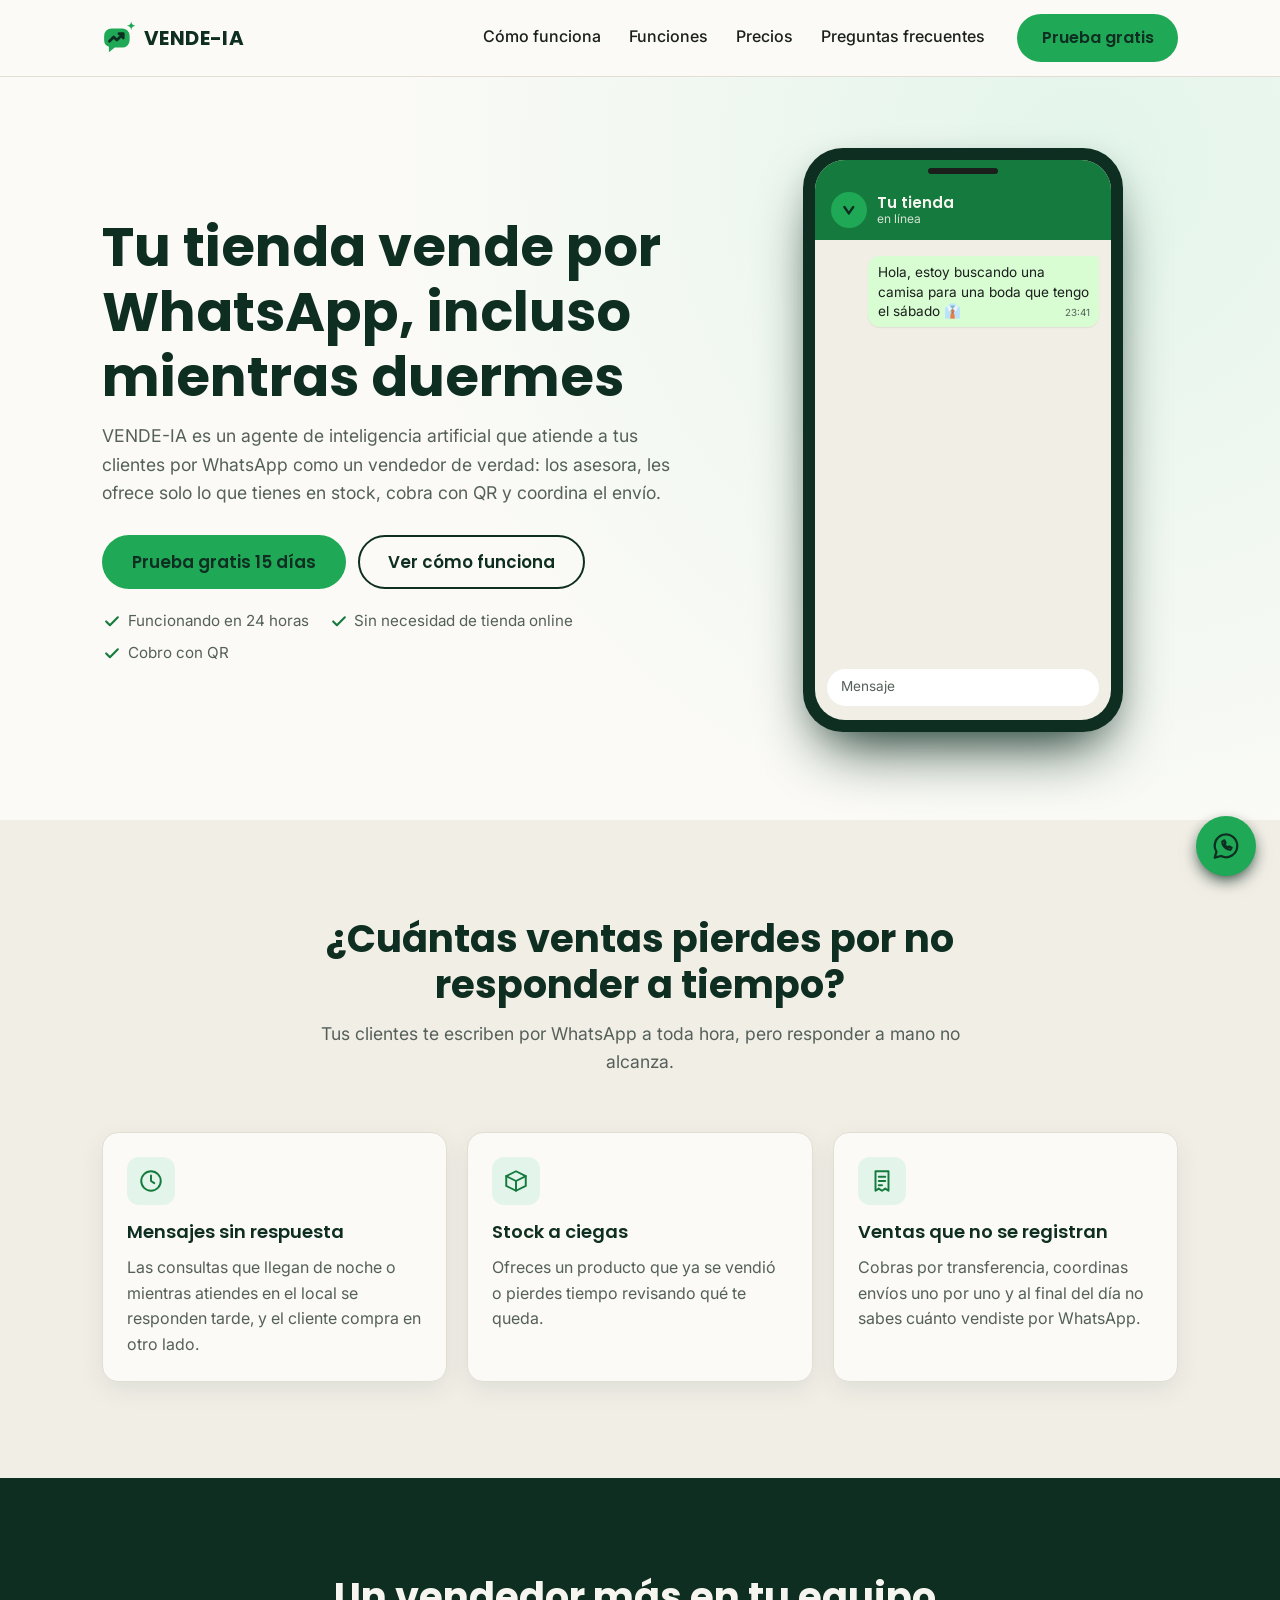
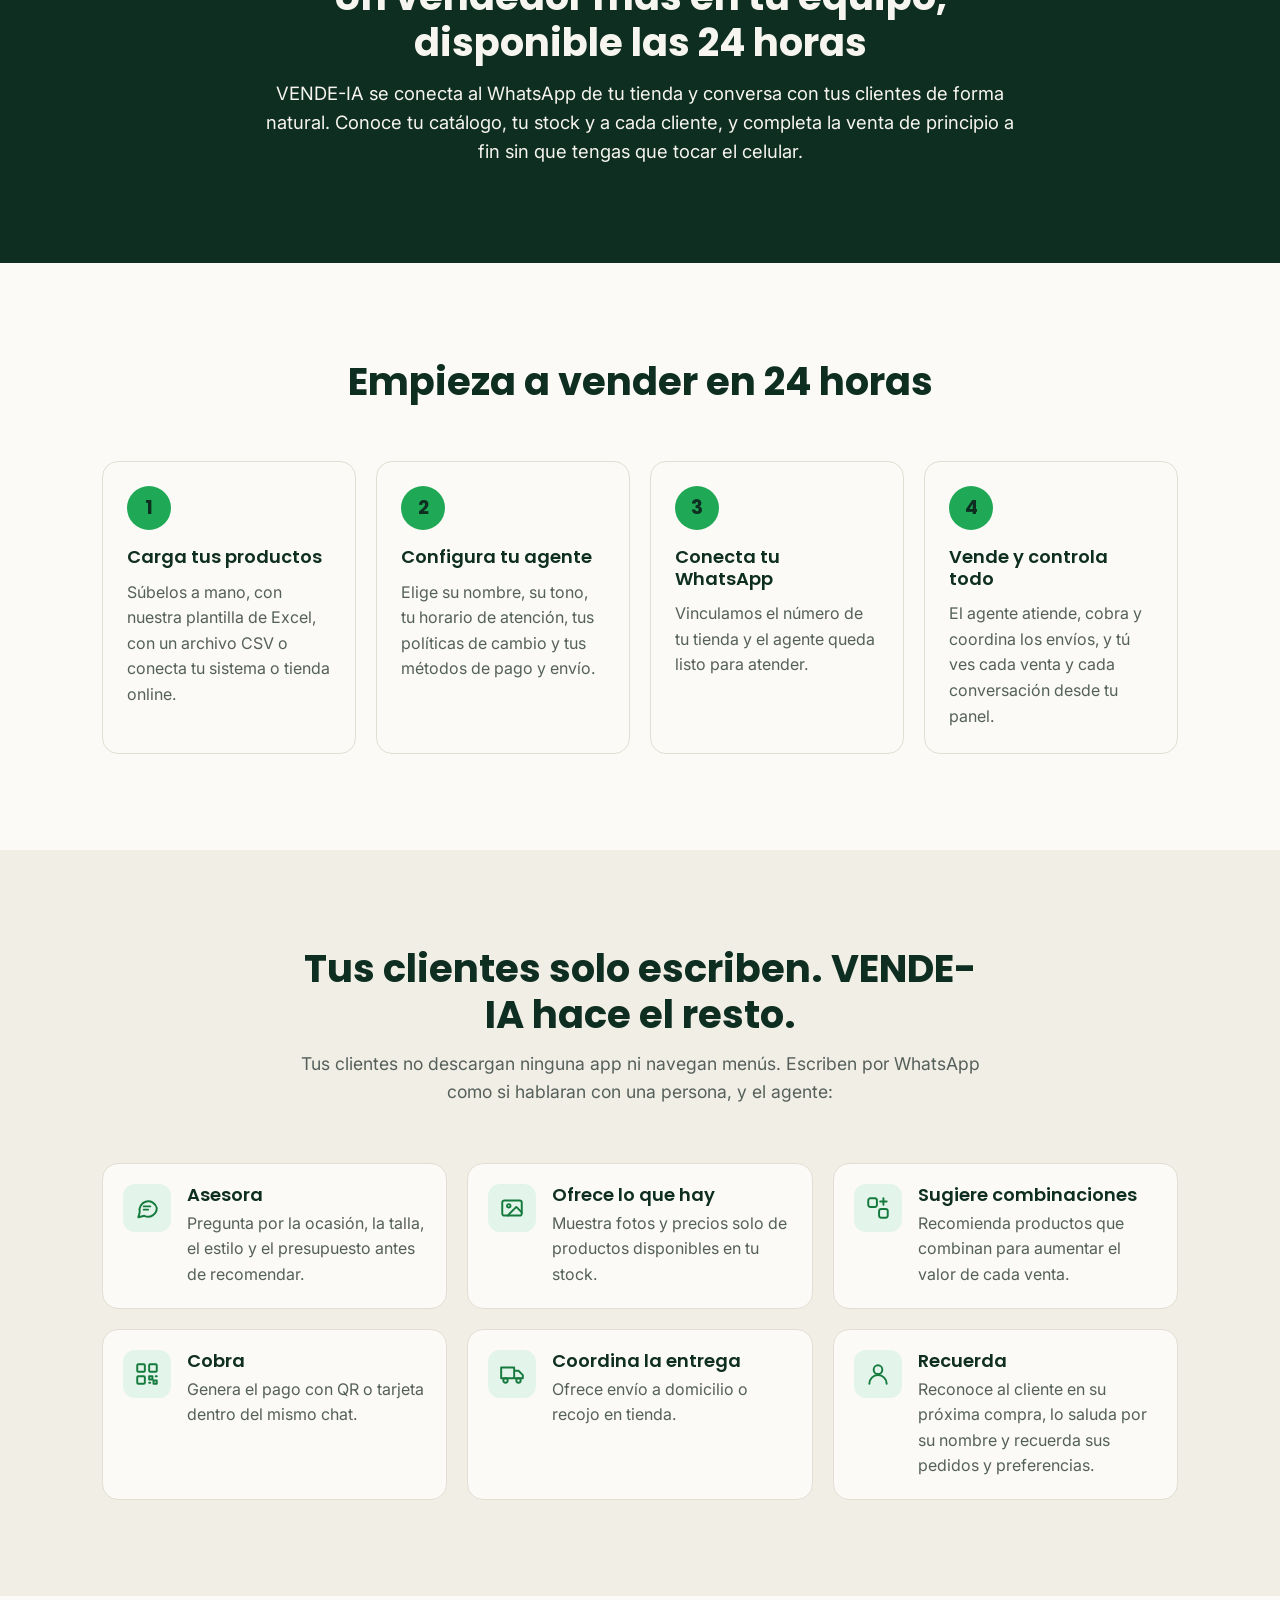
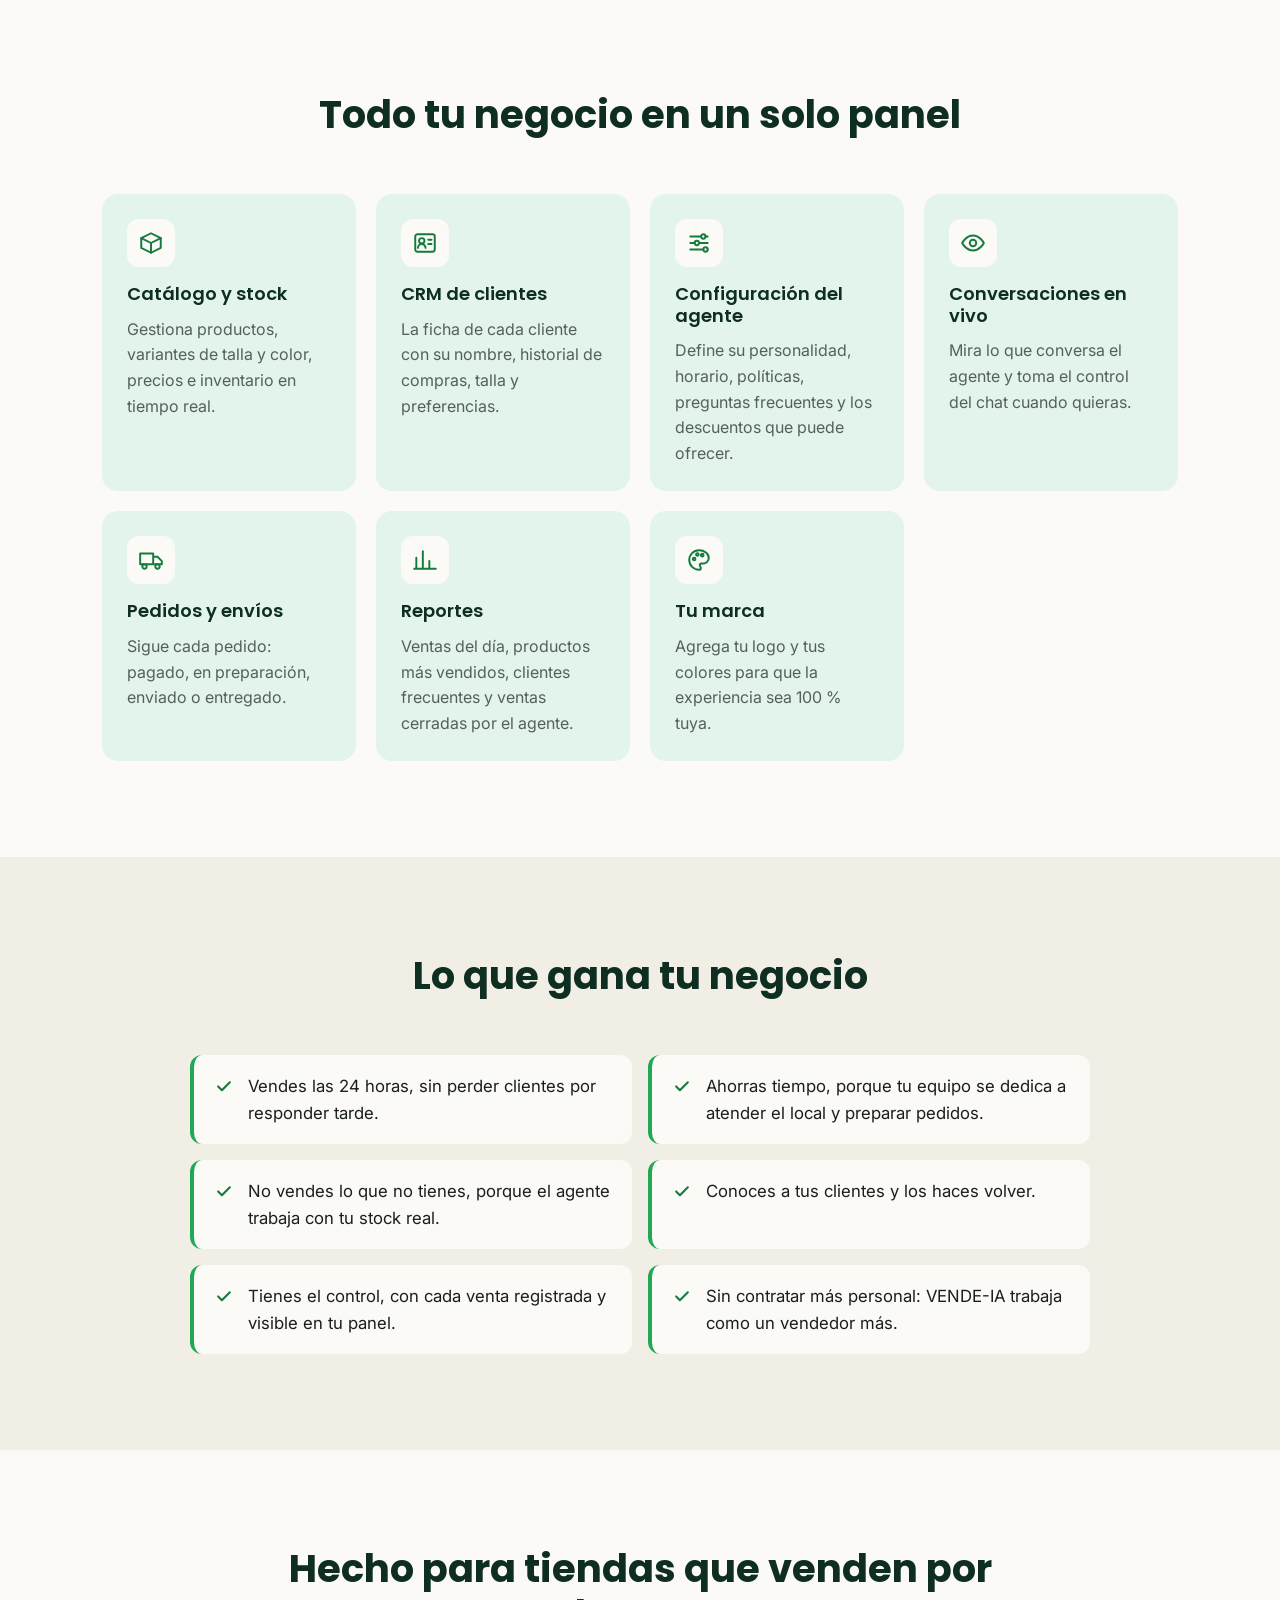
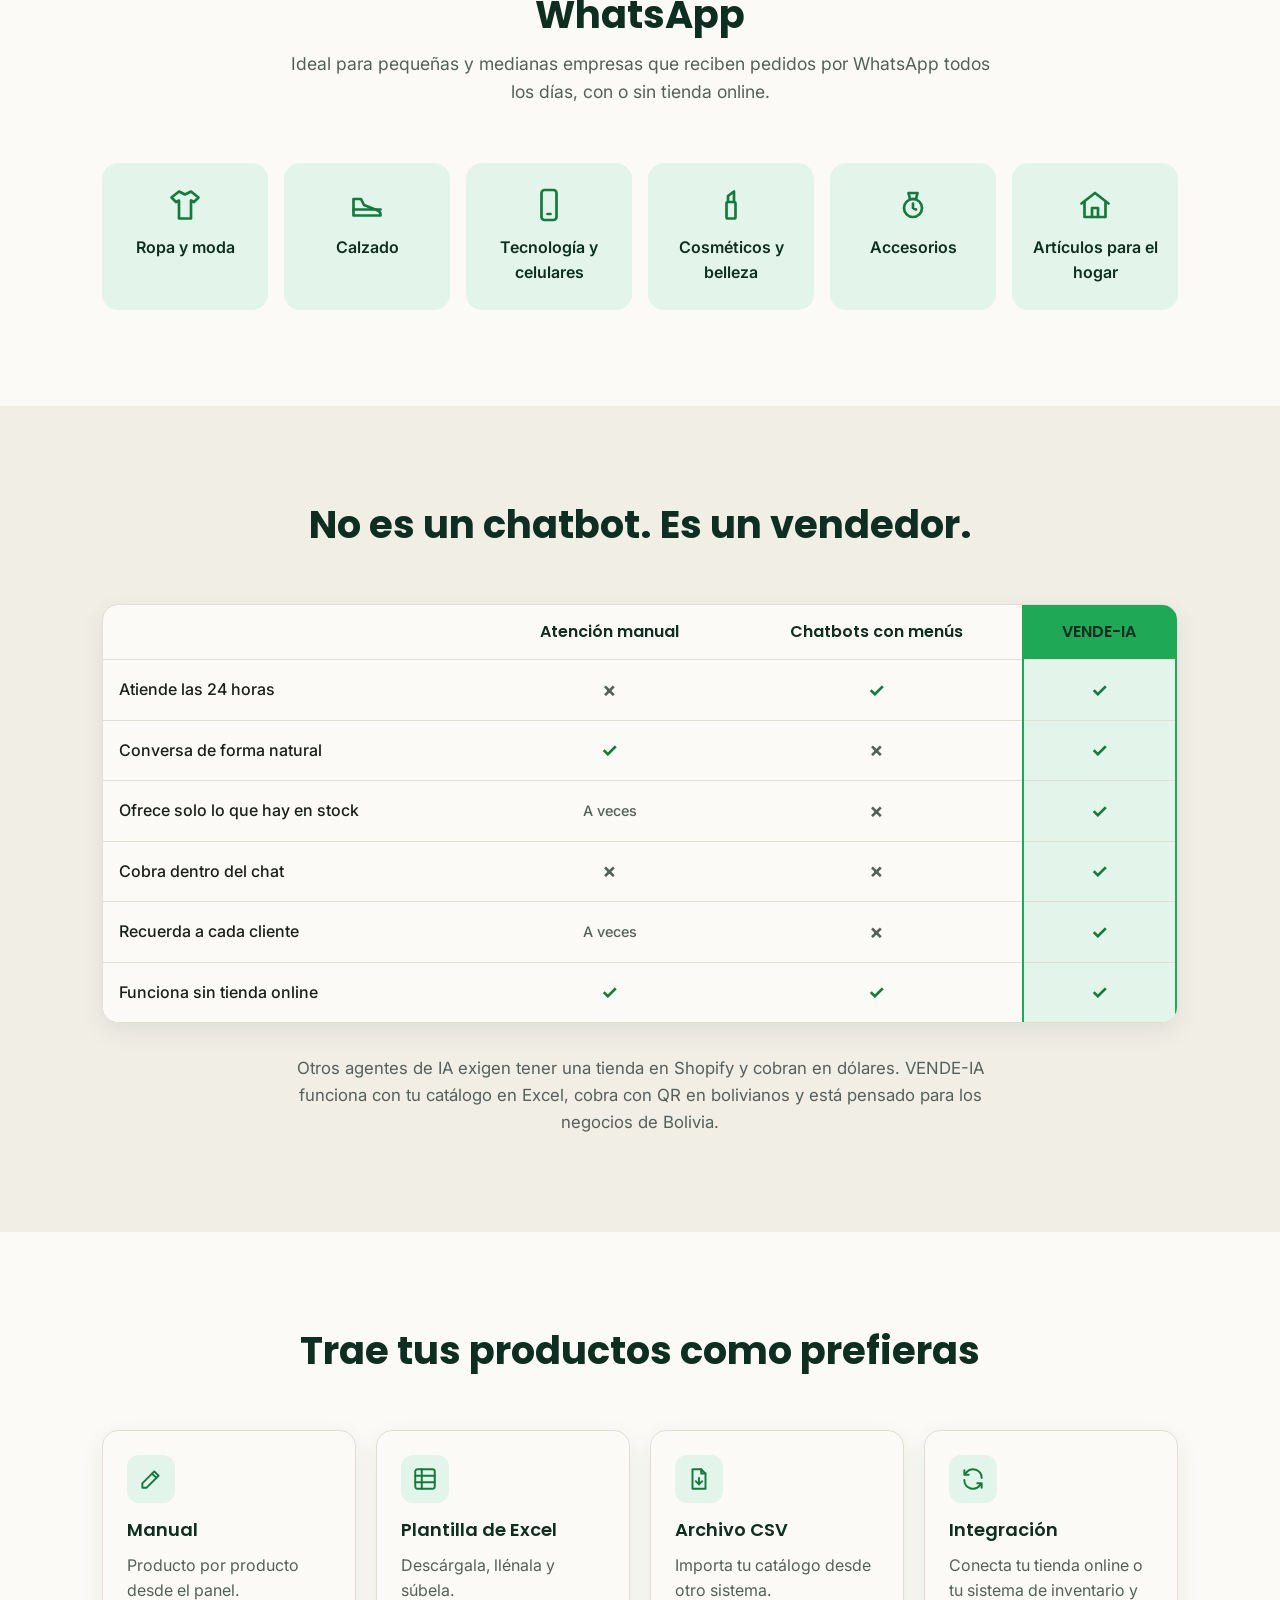
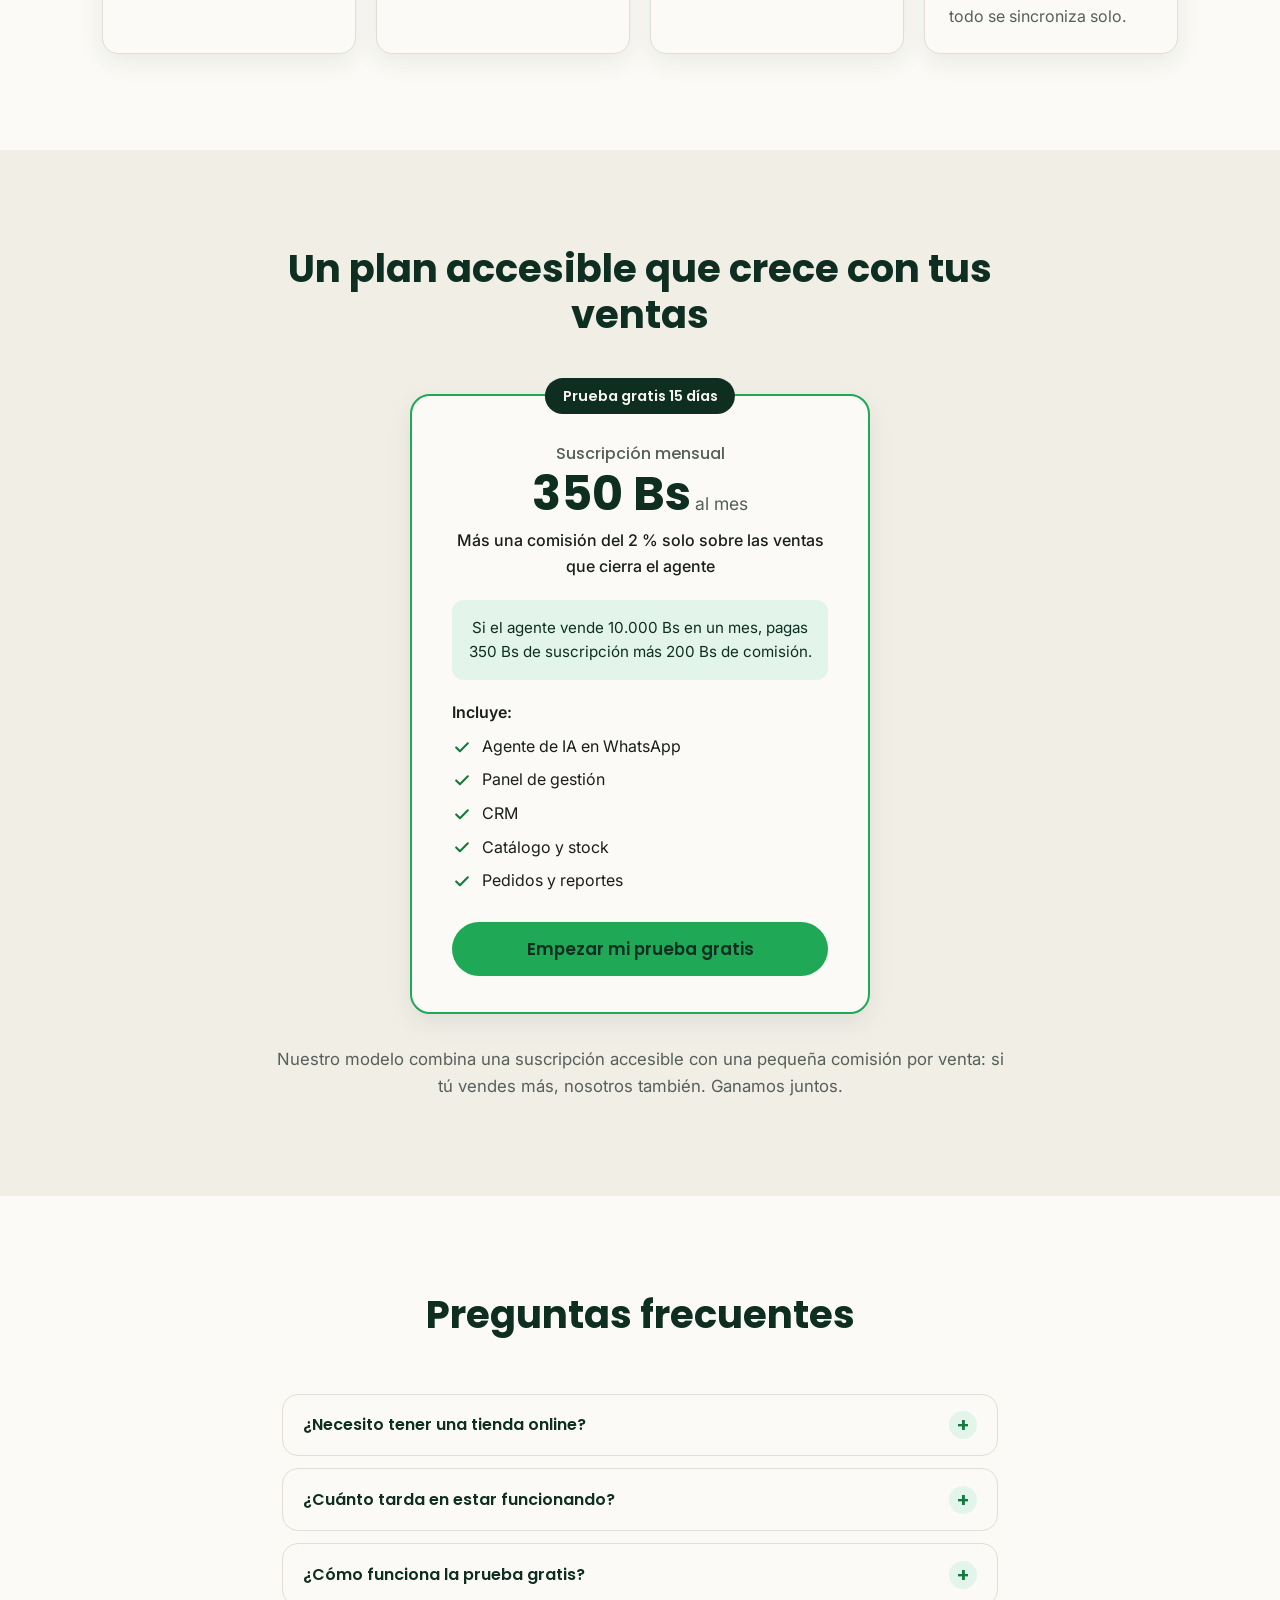
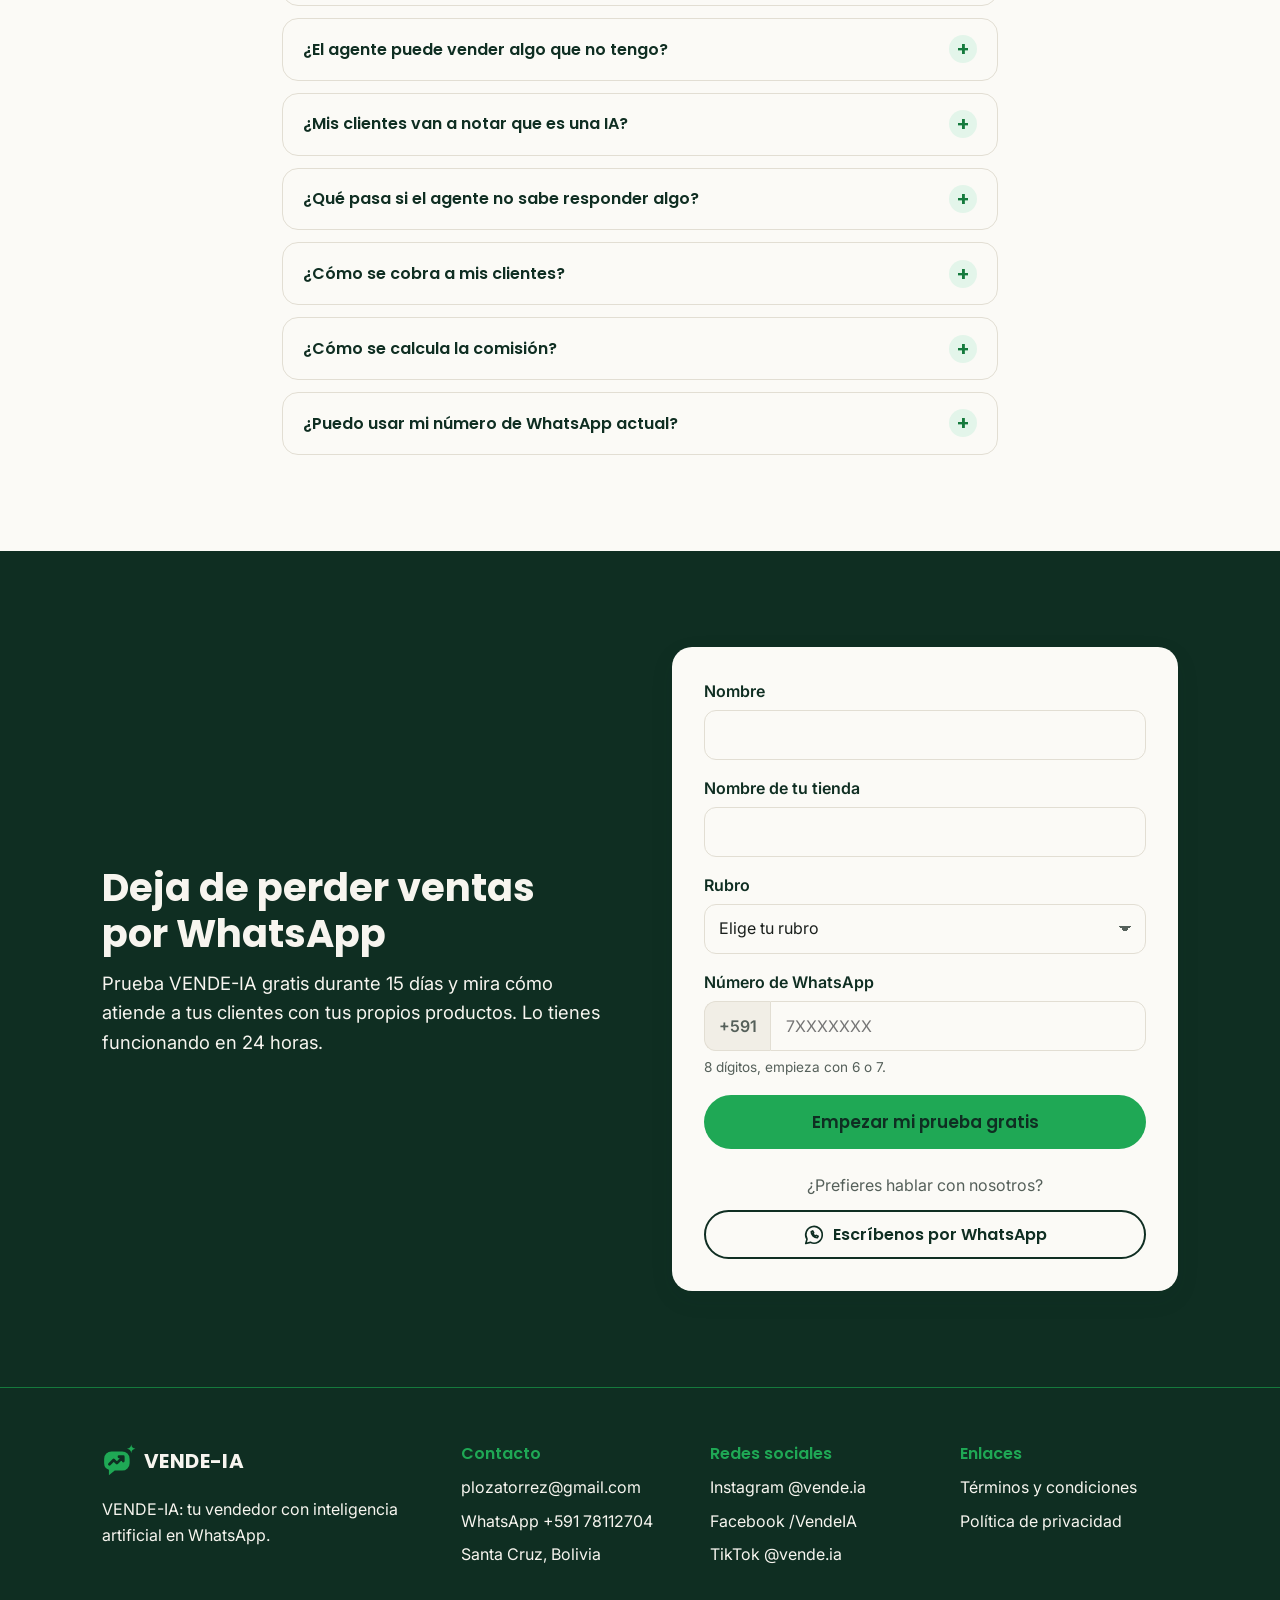
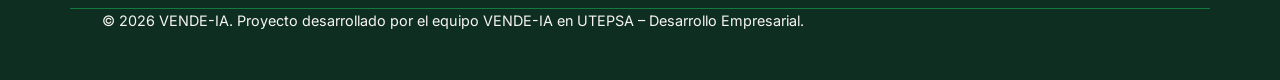
==== index.html @ a67c2df1 "Portada animada, productos en el chat y nuevo logo - Conversación del celular en bucle: indicador "e" ====
<!DOCTYPE html>
<html lang="es">
<head>
  <meta charset="UTF-8">
  <meta name="viewport" content="width=device-width, initial-scale=1">
  <title>VENDE-IA | Agente de IA que vende por WhatsApp</title>
  <meta name="description" content="Tu tienda vende por WhatsApp las 24 horas. Un agente de IA que asesora, ofrece lo que hay en stock, cobra con QR y coordina el envío. Prueba gratis 15 días.">
  <meta name="theme-color" content="#1FA855">

  <meta property="og:type" content="website">
  <meta property="og:locale" content="es_BO">
  <meta property="og:site_name" content="VENDE-IA">
  <meta property="og:title" content="VENDE-IA | Agente de IA que vende por WhatsApp">
  <meta property="og:description" content="Tu tienda vende por WhatsApp las 24 horas. Un agente de IA que asesora, ofrece lo que hay en stock, cobra con QR y coordina el envío. Prueba gratis 15 días.">

  <link rel="icon" type="image/svg+xml" href="data:image/svg+xml,%3Csvg xmlns='http://www.w3.org/2000/svg' viewBox='0 0 32 32'%3E%3Crect width='32' height='32' rx='8' fill='%230F2E22'/%3E%3Cg transform='translate(1.6 1.6) scale(.9)'%3E%3Cpath d='M9 7h10a7 7 0 0 1 7 7v4a7 7 0 0 1-7 7h-7l-5.5 4.3v-5A7 7 0 0 1 2 18v-4a7 7 0 0 1 7-7z' fill='%231FA855'/%3E%3Cpath d='M7 19l4-4 3 3 6-6M16 12h4v4' fill='none' stroke='%230F2E22' stroke-width='3' stroke-linecap='round' stroke-linejoin='round'/%3E%3Cpath d='M27.5.5q.5 3.5 4 4-3.5.5-4 4-.5-3.5-4-4 3.5-.5 4-4z' fill='%231FA855'/%3E%3C/g%3E%3C/svg%3E">

  <link rel="preconnect" href="https://fonts.googleapis.com">
  <link rel="preconnect" href="https://fonts.gstatic.com" crossorigin>
  <link href="https://fonts.googleapis.com/css2?family=Inter:wght@400;500;600&family=Poppins:wght@500;600;700&display=swap" rel="stylesheet">
  <link rel="stylesheet" href="css/styles.css">
</head>
<body>
  <a class="saltar" href="#contenido">Saltar al contenido</a>

  <!-- 1. Barra de navegación -->
  <header class="nav" id="navegacion">
    <div class="contenedor nav__barra">
      <a class="logo" href="#inicio" aria-label="VENDE-IA, ir al inicio">
        <svg class="logo__icono" viewBox="0 0 32 32" aria-hidden="true" focusable="false">
          <path class="logo__burbuja" d="M9 7h10a7 7 0 0 1 7 7v4a7 7 0 0 1-7 7h-7l-5.5 4.3v-5A7 7 0 0 1 2 18v-4a7 7 0 0 1 7-7z"/>
          <path class="logo__trazo" d="M7 19l4-4 3 3 6-6M16 12h4v4"/>
          <path class="logo__chispa" d="M27.5.5q.5 3.5 4 4-3.5.5-4 4-.5-3.5-4-4 3.5-.5 4-4z"/>
        </svg>
        <span class="logo__texto">VENDE-IA</span>
      </a>

      <button class="nav__toggle" type="button" aria-expanded="false" aria-controls="nav-menu" aria-label="Abrir menú">
        <span class="nav__toggle-linea"></span>
        <span class="nav__toggle-linea"></span>
        <span class="nav__toggle-linea"></span>
      </button>

      <nav class="nav__menu" id="nav-menu" aria-label="Principal">
        <ul class="nav__enlaces">
          <li><a href="#como-funciona">Cómo funciona</a></li>
          <li><a href="#funciones">Funciones</a></li>
          <li><a href="#precios">Precios</a></li>
          <li><a href="#preguntas">Preguntas frecuentes</a></li>
        </ul>
        <a class="boton boton--primario nav__cta" href="#prueba">Prueba gratis</a>
      </nav>
    </div>
  </header>

  <main id="contenido">

    <!-- 2. Portada -->
    <section class="hero" id="inicio" aria-labelledby="hero-titulo">
      <div class="contenedor hero__grid">
        <div class="hero__texto">
          <p class="hero__etiqueta" aria-hidden="true"><span class="hero__punto"></span>Tu agente está atendiendo ahora</p>
          <h1 id="hero-titulo">Tu tienda vende por WhatsApp, <span class="hero__resaltado">incluso mientras duermes</span></h1>
          <p class="hero__subtitulo">VENDE-IA es un agente de inteligencia artificial que atiende a tus clientes por WhatsApp como un vendedor de verdad: los asesora, les ofrece solo lo que tienes en stock, cobra con QR y coordina el envío.</p>
          <div class="hero__botones">
            <a class="boton boton--primario boton--grande" href="#prueba">Prueba gratis 15 días</a>
            <a class="boton boton--secundario boton--grande" href="#como-funciona">Ver cómo funciona</a>
          </div>
          <ul class="hero__confianza">
            <li>
              <svg class="icono-mini" viewBox="0 0 24 24" aria-hidden="true" focusable="false"><path d="M5 12.5l4.5 4.5L19 7.5"/></svg>
              Funcionando en 24 horas
            </li>
            <li>
              <svg class="icono-mini" viewBox="0 0 24 24" aria-hidden="true" focusable="false"><path d="M5 12.5l4.5 4.5L19 7.5"/></svg>
              Sin necesidad de tienda online
            </li>
            <li>
              <svg class="icono-mini" viewBox="0 0 24 24" aria-hidden="true" focusable="false"><path d="M5 12.5l4.5 4.5L19 7.5"/></svg>
              Cobro con QR
            </li>
          </ul>
        </div>

        <div class="hero__visual">
          <ul class="hero__chips lista-limpia" aria-hidden="true">
            <li class="chip chip--1">¿Tienes talla M? 👕</li>
            <li class="chip chip--2 chip--verde">Pago con QR recibido ✅</li>
            <li class="chip chip--3">Envío coordinado 🚚</li>
            <li class="chip chip--4 chip--oscuro">Atendiendo a las 3:00 a. m. 🌙</li>
            <li class="chip chip--5 chip--verde">Solo lo que hay en stock 📦</li>
            <li class="chip chip--6">¡Hola de nuevo, Juan! 👋</li>
          </ul>

          <figure class="telefono" role="img" aria-label="Celular con una conversación de WhatsApp: un cliente busca una camisa para una boda; VENDE-IA le muestra dos camisas disponibles en talla M, una blanca slim fit a 180 Bs y una celeste de lino a 210 Bs, y le sugiere una corbata azul marino. El cliente elige la blanca, paga 180 Bs con un código QR dentro del chat y el agente le ofrece envío a domicilio o recojo en tienda.">
            <div class="telefono__pantalla" aria-hidden="true">
              <div class="chat__cabecera">
                <span class="chat__avatar">
                  <svg viewBox="0 0 32 32" focusable="false"><path class="chat__avatar-v" d="M10.5 12.5l5.5 8 5.5-8"/></svg>
                </span>
                <span class="chat__info">
                  <span class="chat__nombre">Tu tienda</span>
                  <span class="chat__estado">en línea</span>
                </span>
              </div>
              <div class="chat__mensajes">
                <div class="chat__pista">
                  <div class="burbuja burbuja--cliente">
                    <p>Hola, estoy buscando una camisa para una boda que tengo el sábado 👔</p>
                    <span class="burbuja__meta">23:41</span>
                  </div>

                  <div class="burbuja burbuja--agente">
                    <p>¡Hola, Juan! 👋 Qué lindo, una boda 🎉 ¿Buscas algo clásico, como blanco o celeste? La última vez llevaste talla M, ¿seguimos con esa?</p>
                    <span class="burbuja__meta">23:41 <svg class="burbuja__check" viewBox="0 0 16 11" focusable="false"><path d="M1.2 5.8l2.7 2.8L9.8 1.8M7.3 8.3l.3.3 5.9-6.8"/></svg></span>
                  </div>

                  <div class="burbuja burbuja--cliente">
                    <p>Sí, algo clásico en M 👍</p>
                    <span class="burbuja__meta">23:42</span>
                  </div>

                  <div class="burbuja burbuja--agente burbuja--ancha">
                    <p>Tengo estas dos disponibles en talla M 👇</p>
                    <div class="productos">
                      <div class="producto producto--blanca">
                        <span class="producto__imagen">
                          <svg viewBox="0 0 64 64" focusable="false">
                            <path class="camisa__cuerpo" d="M23 8l-9 3.5L4 21l6.5 9.5 5.5-3.5V58h32V27l5.5 3.5L60 21l-10-9.5L41 8c-2 4-5.5 6-9 6s-7-2-9-6z"/>
                            <path class="camisa__detalle" d="M23 8l4.5 11L32 14l4.5 5L41 8M32 14v44M16 27v-5M48 27v-5"/>
                            <circle class="camisa__boton" cx="34.5" cy="26" r="1.3"/>
                            <circle class="camisa__boton" cx="34.5" cy="35" r="1.3"/>
                            <circle class="camisa__boton" cx="34.5" cy="44" r="1.3"/>
                          </svg>
                        </span>
                        <span class="producto__nombre">Camisa blanca slim fit</span>
                        <span class="producto__precio">180 Bs</span>
                        <span class="producto__talla">Talla M disponible</span>
                        <span class="producto__boton">Agregar al carrito 🛒</span>
                      </div>
                      <div class="producto producto--celeste">
                        <span class="producto__imagen">
                          <svg viewBox="0 0 64 64" focusable="false">
                            <path class="camisa__cuerpo" d="M23 8l-9 3.5L4 21l6.5 9.5 5.5-3.5V58h32V27l5.5 3.5L60 21l-10-9.5L41 8c-2 4-5.5 6-9 6s-7-2-9-6z"/>
                            <path class="camisa__detalle" d="M23 8l4.5 11L32 14l4.5 5L41 8M32 14v44M16 27v-5M48 27v-5"/>
                            <circle class="camisa__boton" cx="34.5" cy="26" r="1.3"/>
                            <circle class="camisa__boton" cx="34.5" cy="35" r="1.3"/>
                            <circle class="camisa__boton" cx="34.5" cy="44" r="1.3"/>
                          </svg>
                        </span>
                        <span class="producto__nombre">Camisa celeste de lino</span>
                        <span class="producto__precio">210 Bs</span>
                        <span class="producto__talla">Talla M disponible</span>
                        <span class="producto__boton">Agregar al carrito 🛒</span>
                      </div>
                    </div>
                    <span class="burbuja__meta">23:42 <svg class="burbuja__check" viewBox="0 0 16 11" focusable="false"><path d="M1.2 5.8l2.7 2.8L9.8 1.8M7.3 8.3l.3.3 5.9-6.8"/></svg></span>
                  </div>

                  <div class="burbuja burbuja--agente">
                    <p>La blanca combina muy bien con esta corbata azul marino ✨ ¿Te agrego alguna al carrito?</p>
                    <div class="producto producto--fila producto--marino">
                      <span class="producto__imagen">
                        <svg viewBox="0 0 64 64" focusable="false">
                          <path class="corbata__nudo" d="M25 6h14l-3.5 9h-7z"/>
                          <path class="corbata__hoja" d="M28.5 15h7l5 33-8.5 11-8.5-11z"/>
                          <path class="corbata__raya" d="M27 27l11-5M26 37l13-6M25 47l15-6"/>
                        </svg>
                      </span>
                      <span class="producto__datos">
                        <span class="producto__nombre">Corbata azul marino</span>
                        <span class="producto__precio">70 Bs</span>
                      </span>
                    </div>
                    <span class="burbuja__meta">23:42 <svg class="burbuja__check" viewBox="0 0 16 11" focusable="false"><path d="M1.2 5.8l2.7 2.8L9.8 1.8M7.3 8.3l.3.3 5.9-6.8"/></svg></span>
                  </div>

                  <div class="burbuja burbuja--cliente">
                    <p>¡La blanca! 😍</p>
                    <span class="burbuja__meta">23:43</span>
                  </div>

                  <div class="burbuja burbuja--agente">
                    <p>¡Excelente elección! 🙌 Te separé la camisa blanca slim fit en talla M. Escanea este QR para pagar 👇</p>
                    <div class="pago">
                      <span class="pago__titulo">Pago con QR</span>
                      <svg class="pago__qr" viewBox="-1 -1 23 23" focusable="false">
                        <rect class="pago__qr-fondo" x="-1" y="-1" width="23" height="23" rx="1.5"/>
                        <path fill-rule="evenodd" d="M0 0h7v7H0zM1 1v5h5V1zM2 2h3v3H2zM14 0h7v7h-7zM15 1v5h5V1zM16 2h3v3h-3zM0 14h7v7H0zM1 15v5h5v-5zM2 16h3v3H2z"/>
                        <path d="M9 0h1v1h-1zM11 0h1v1h-1zM12 0h1v1h-1zM8 1h1v1h-1zM9 1h1v1h-1zM11 1h1v1h-1zM9 2h1v1h-1zM10 2h1v1h-1zM11 2h1v1h-1zM12 3h1v1h-1zM8 5h1v1h-1zM10 5h1v1h-1zM9 6h1v1h-1zM8 7h1v1h-1zM10 7h1v1h-1zM11 7h1v1h-1zM1 8h1v1h-1zM7 8h1v1h-1zM8 8h1v1h-1zM9 8h1v1h-1zM11 8h1v1h-1zM14 8h1v1h-1zM15 8h1v1h-1zM19 8h1v1h-1zM0 9h1v1h-1zM3 9h1v1h-1zM4 9h1v1h-1zM6 9h1v1h-1zM10 9h1v1h-1zM11 9h1v1h-1zM13 9h1v1h-1zM19 9h1v1h-1zM20 9h1v1h-1zM2 10h1v1h-1zM4 10h1v1h-1zM6 10h1v1h-1zM8 10h1v1h-1zM11 10h1v1h-1zM13 10h1v1h-1zM15 10h1v1h-1zM16 10h1v1h-1zM17 10h1v1h-1zM19 10h1v1h-1zM0 11h1v1h-1zM1 11h1v1h-1zM7 11h1v1h-1zM9 11h1v1h-1zM10 11h1v1h-1zM11 11h1v1h-1zM12 11h1v1h-1zM13 11h1v1h-1zM14 11h1v1h-1zM17 11h1v1h-1zM18 11h1v1h-1zM19 11h1v1h-1zM1 12h1v1h-1zM2 12h1v1h-1zM6 12h1v1h-1zM7 12h1v1h-1zM8 12h1v1h-1zM11 12h1v1h-1zM14 12h1v1h-1zM15 12h1v1h-1zM16 12h1v1h-1zM19 12h1v1h-1zM10 13h1v1h-1zM11 13h1v1h-1zM12 13h1v1h-1zM15 13h1v1h-1zM16 13h1v1h-1zM17 13h1v1h-1zM19 13h1v1h-1zM20 13h1v1h-1zM9 14h1v1h-1zM10 14h1v1h-1zM11 14h1v1h-1zM12 14h1v1h-1zM14 14h1v1h-1zM16 14h1v1h-1zM17 14h1v1h-1zM18 14h1v1h-1zM19 14h1v1h-1zM9 15h1v1h-1zM11 15h1v1h-1zM16 15h1v1h-1zM9 16h1v1h-1zM10 16h1v1h-1zM11 16h1v1h-1zM12 16h1v1h-1zM14 16h1v1h-1zM15 16h1v1h-1zM17 16h1v1h-1zM19 16h1v1h-1zM8 17h1v1h-1zM11 17h1v1h-1zM14 17h1v1h-1zM15 17h1v1h-1zM16 17h1v1h-1zM17 17h1v1h-1zM18 17h1v1h-1zM19 17h1v1h-1zM20 17h1v1h-1zM8 18h1v1h-1zM10 18h1v1h-1zM11 18h1v1h-1zM13 18h1v1h-1zM16 18h1v1h-1zM17 18h1v1h-1zM18 18h1v1h-1zM11 19h1v1h-1zM12 19h1v1h-1zM16 19h1v1h-1zM17 19h1v1h-1zM18 19h1v1h-1zM19 19h1v1h-1zM20 19h1v1h-1zM9 20h1v1h-1zM10 20h1v1h-1zM11 20h1v1h-1zM13 20h1v1h-1zM15 20h1v1h-1zM16 20h1v1h-1zM17 20h1v1h-1zM18 20h1v1h-1zM19 20h1v1h-1zM20 20h1v1h-1z"/>
                      </svg>
                      <span class="pago__detalle">Camisa blanca slim fit · Talla M</span>
                      <span class="pago__total">Total: <strong>180 Bs</strong></span>
                    </div>
                    <span class="burbuja__meta">23:43 <svg class="burbuja__check" viewBox="0 0 16 11" focusable="false"><path d="M1.2 5.8l2.7 2.8L9.8 1.8M7.3 8.3l.3.3 5.9-6.8"/></svg></span>
                  </div>

                  <div class="burbuja burbuja--agente">
                    <p>¡Pago recibido! ✅ ¿Te la enviamos a domicilio o pasas a recogerla? 🚚</p>
                    <span class="burbuja__meta">23:44 <svg class="burbuja__check" viewBox="0 0 16 11" focusable="false"><path d="M1.2 5.8l2.7 2.8L9.8 1.8M7.3 8.3l.3.3 5.9-6.8"/></svg></span>
                  </div>

                  <div class="chat__escribiendo"><span></span><span></span><span></span></div>
                </div>
              </div>
              <div class="chat__entrada">
                <span class="chat__campo">Mensaje</span>
              </div>
            </div>
          </figure>
        </div>
      </div>
    </section>

    <!-- 3. El problema -->
    <section class="seccion seccion--alterna" id="problema" aria-labelledby="problema-titulo">
      <div class="contenedor">
        <div class="seccion__cabecera revelar">
          <h2 id="problema-titulo">¿Cuántas ventas pierdes por no responder a tiempo?</h2>
          <p>Tus clientes te escriben por WhatsApp a toda hora, pero responder a mano no alcanza.</p>
        </div>
        <div class="grid grid--3">
          <article class="tarjeta revelar">
            <span class="tarjeta__icono">
              <svg viewBox="0 0 24 24" aria-hidden="true" focusable="false"><circle cx="12" cy="12" r="9"/><path d="M12 7v5l3 2"/></svg>
            </span>
            <h3>Mensajes sin respuesta</h3>
            <p>Las consultas que llegan de noche o mientras atiendes en el local se responden tarde, y el cliente compra en otro lado.</p>
          </article>
          <article class="tarjeta revelar">
            <span class="tarjeta__icono">
              <svg viewBox="0 0 24 24" aria-hidden="true" focusable="false"><path d="M3 7.5L12 3l9 4.5v9L12 21l-9-4.5z"/><path d="M3 7.5l9 4.5 9-4.5M12 12v9"/></svg>
            </span>
            <h3>Stock a ciegas</h3>
            <p>Ofreces un producto que ya se vendió o pierdes tiempo revisando qué te queda.</p>
          </article>
          <article class="tarjeta revelar">
            <span class="tarjeta__icono">
              <svg viewBox="0 0 24 24" aria-hidden="true" focusable="false"><path d="M6 3h12v18l-3-2-3 2-3-2-3 2z"/><path d="M9 8h6M9 12h6M9 16h3"/></svg>
            </span>
            <h3>Ventas que no se registran</h3>
            <p>Cobras por transferencia, coordinas envíos uno por uno y al final del día no sabes cuánto vendiste por WhatsApp.</p>
          </article>
        </div>
      </div>
    </section>

    <!-- 4. La solución -->
    <section class="seccion seccion--oscura" id="solucion" aria-labelledby="solucion-titulo">
      <div class="contenedor seccion__cabecera seccion__cabecera--ancha revelar">
        <h2 id="solucion-titulo">Un vendedor más en tu equipo, disponible las 24 horas</h2>
        <p>VENDE-IA se conecta al WhatsApp de tu tienda y conversa con tus clientes de forma natural. Conoce tu catálogo, tu stock y a cada cliente, y completa la venta de principio a fin sin que tengas que tocar el celular.</p>
      </div>
    </section>

    <!-- 5. Cómo funciona -->
    <section class="seccion" id="como-funciona" aria-labelledby="como-titulo">
      <div class="contenedor">
        <div class="seccion__cabecera revelar">
          <h2 id="como-titulo">Empieza a vender en 24 horas</h2>
        </div>
        <ol class="pasos">
          <li class="paso revelar">
            <span class="paso__numero" aria-hidden="true">1</span>
            <h3>Carga tus productos</h3>
            <p>Súbelos a mano, con nuestra plantilla de Excel, con un archivo CSV o conecta tu sistema o tienda online.</p>
          </li>
          <li class="paso revelar">
            <span class="paso__numero" aria-hidden="true">2</span>
            <h3>Configura tu agente</h3>
            <p>Elige su nombre, su tono, tu horario de atención, tus políticas de cambio y tus métodos de pago y envío.</p>
          </li>
          <li class="paso revelar">
            <span class="paso__numero" aria-hidden="true">3</span>
            <h3>Conecta tu WhatsApp</h3>
            <p>Vinculamos el número de tu tienda y el agente queda listo para atender.</p>
          </li>
          <li class="paso revelar">
            <span class="paso__numero" aria-hidden="true">4</span>
            <h3>Vende y controla todo</h3>
            <p>El agente atiende, cobra y coordina los envíos, y tú ves cada venta y cada conversación desde tu panel.</p>
          </li>
        </ol>
      </div>
    </section>

    <!-- 6. La experiencia de tu cliente -->
    <section class="seccion seccion--alterna" id="experiencia" aria-labelledby="experiencia-titulo">
      <div class="contenedor">
        <div class="seccion__cabecera revelar">
          <h2 id="experiencia-titulo">Tus clientes solo escriben. VENDE-IA hace el resto.</h2>
          <p>Tus clientes no descargan ninguna app ni navegan menús. Escriben por WhatsApp como si hablaran con una persona, y el agente:</p>
        </div>
        <ul class="grid grid--3 lista-limpia">
          <li class="item revelar">
            <span class="item__icono"><svg viewBox="0 0 24 24" aria-hidden="true" focusable="false"><path d="M21 12a8 8 0 0 1-11.5 7.2L4 20.5l1.3-4.8A8 8 0 1 1 21 12z"/><path d="M9 10.5h6M9 13.5h4"/></svg></span>
            <div><h3>Asesora</h3><p>Pregunta por la ocasión, la talla, el estilo y el presupuesto antes de recomendar.</p></div>
          </li>
          <li class="item revelar">
            <span class="item__icono"><svg viewBox="0 0 24 24" aria-hidden="true" focusable="false"><rect x="3" y="5" width="18" height="14" rx="2"/><circle cx="9" cy="10" r="1.6"/><path d="M21 16l-5-5-8 8"/></svg></span>
            <div><h3>Ofrece lo que hay</h3><p>Muestra fotos y precios solo de productos disponibles en tu stock.</p></div>
          </li>
          <li class="item revelar">
            <span class="item__icono"><svg viewBox="0 0 24 24" aria-hidden="true" focusable="false"><rect x="3" y="3" width="8" height="8" rx="2"/><rect x="13" y="13" width="8" height="8" rx="2"/><path d="M17 3v6M14 6h6"/></svg></span>
            <div><h3>Sugiere combinaciones</h3><p>Recomienda productos que combinan para aumentar el valor de cada venta.</p></div>
          </li>
          <li class="item revelar">
            <span class="item__icono"><svg viewBox="0 0 24 24" aria-hidden="true" focusable="false"><rect x="3" y="3" width="7" height="7" rx="1"/><rect x="14" y="3" width="7" height="7" rx="1"/><rect x="3" y="14" width="7" height="7" rx="1"/><path d="M14 14h3v3h-3zM18 18h3v3h-3zM14 20h1M20 14h1"/></svg></span>
            <div><h3>Cobra</h3><p>Genera el pago con QR o tarjeta dentro del mismo chat.</p></div>
          </li>
          <li class="item revelar">
            <span class="item__icono"><svg viewBox="0 0 24 24" aria-hidden="true" focusable="false"><path d="M2 6h12v10H2zM14 9h4l4 4v3h-8"/><circle cx="6" cy="18" r="2"/><circle cx="18" cy="18" r="2"/></svg></span>
            <div><h3>Coordina la entrega</h3><p>Ofrece envío a domicilio o recojo en tienda.</p></div>
          </li>
          <li class="item revelar">
            <span class="item__icono"><svg viewBox="0 0 24 24" aria-hidden="true" focusable="false"><circle cx="12" cy="8" r="4"/><path d="M4 21a8 8 0 0 1 16 0"/></svg></span>
            <div><h3>Recuerda</h3><p>Reconoce al cliente en su próxima compra, lo saluda por su nombre y recuerda sus pedidos y preferencias.</p></div>
          </li>
        </ul>
      </div>
    </section>

    <!-- 7. Funciones del panel -->
    <section class="seccion" id="funciones" aria-labelledby="funciones-titulo">
      <div class="contenedor">
        <div class="seccion__cabecera revelar">
          <h2 id="funciones-titulo">Todo tu negocio en un solo panel</h2>
        </div>
        <div class="grid grid--funciones">
          <article class="tarjeta tarjeta--suave revelar">
            <span class="tarjeta__icono"><svg viewBox="0 0 24 24" aria-hidden="true" focusable="false"><path d="M3 7.5L12 3l9 4.5v9L12 21l-9-4.5z"/><path d="M3 7.5l9 4.5 9-4.5M12 12v9"/></svg></span>
            <h3>Catálogo y stock</h3>
            <p>Gestiona productos, variantes de talla y color, precios e inventario en tiempo real.</p>
          </article>
          <article class="tarjeta tarjeta--suave revelar">
            <span class="tarjeta__icono"><svg viewBox="0 0 24 24" aria-hidden="true" focusable="false"><rect x="3" y="4" width="18" height="16" rx="2"/><circle cx="9" cy="10" r="2.5"/><path d="M5.5 16.5a3.5 3.5 0 0 1 7 0M15 9h3M15 13h3"/></svg></span>
            <h3>CRM de clientes</h3>
            <p>La ficha de cada cliente con su nombre, historial de compras, talla y preferencias.</p>
          </article>
          <article class="tarjeta tarjeta--suave revelar">
            <span class="tarjeta__icono"><svg viewBox="0 0 24 24" aria-hidden="true" focusable="false"><path d="M4 6h10M18 6h2M4 12h4M12 12h8M4 18h12M20 18h0"/><circle cx="16" cy="6" r="2"/><circle cx="10" cy="12" r="2"/><circle cx="18" cy="18" r="2"/></svg></span>
            <h3>Configuración del agente</h3>
            <p>Define su personalidad, horario, políticas, preguntas frecuentes y los descuentos que puede ofrecer.</p>
          </article>
          <article class="tarjeta tarjeta--suave revelar">
            <span class="tarjeta__icono"><svg viewBox="0 0 24 24" aria-hidden="true" focusable="false"><path d="M2 12s3.6-7 10-7 10 7 10 7-3.6 7-10 7S2 12 2 12z"/><circle cx="12" cy="12" r="3"/></svg></span>
            <h3>Conversaciones en vivo</h3>
            <p>Mira lo que conversa el agente y toma el control del chat cuando quieras.</p>
          </article>
          <article class="tarjeta tarjeta--suave revelar">
            <span class="tarjeta__icono"><svg viewBox="0 0 24 24" aria-hidden="true" focusable="false"><path d="M2 6h12v10H2zM14 9h4l4 4v3h-8"/><circle cx="6" cy="18" r="2"/><circle cx="18" cy="18" r="2"/></svg></span>
            <h3>Pedidos y envíos</h3>
            <p>Sigue cada pedido: pagado, en preparación, enviado o entregado.</p>
          </article>
          <article class="tarjeta tarjeta--suave revelar">
            <span class="tarjeta__icono"><svg viewBox="0 0 24 24" aria-hidden="true" focusable="false"><path d="M4 20V10M10 20V4M16 20v-7M22 20H2"/></svg></span>
            <h3>Reportes</h3>
            <p>Ventas del día, productos más vendidos, clientes frecuentes y ventas cerradas por el agente.</p>
          </article>
          <article class="tarjeta tarjeta--suave revelar">
            <span class="tarjeta__icono"><svg viewBox="0 0 24 24" aria-hidden="true" focusable="false"><path d="M12 3a9 9 0 1 0 0 18c1.1 0 1.7-.8 1.7-1.7 0-.5-.2-.9-.5-1.2-.3-.3-.5-.7-.5-1.2 0-.9.8-1.7 1.7-1.7H16a5 5 0 0 0 5-5c0-4-4-7.2-9-7.2z"/><circle cx="7.5" cy="11" r="1.2"/><circle cx="10.5" cy="7" r="1.2"/><circle cx="15" cy="7.5" r="1.2"/></svg></span>
            <h3>Tu marca</h3>
            <p>Agrega tu logo y tus colores para que la experiencia sea 100 % tuya.</p>
          </article>
        </div>
      </div>
    </section>

    <!-- 8. Beneficios -->
    <section class="seccion seccion--alterna" id="beneficios" aria-labelledby="beneficios-titulo">
      <div class="contenedor">
        <div class="seccion__cabecera revelar">
          <h2 id="beneficios-titulo">Lo que gana tu negocio</h2>
        </div>
        <ul class="beneficios lista-limpia">
          <li class="beneficio revelar"><svg class="icono-check" viewBox="0 0 24 24" aria-hidden="true" focusable="false"><path d="M5 12.5l4.5 4.5L19 7.5"/></svg><span>Vendes las 24 horas, sin perder clientes por responder tarde.</span></li>
          <li class="beneficio revelar"><svg class="icono-check" viewBox="0 0 24 24" aria-hidden="true" focusable="false"><path d="M5 12.5l4.5 4.5L19 7.5"/></svg><span>Ahorras tiempo, porque tu equipo se dedica a atender el local y preparar pedidos.</span></li>
          <li class="beneficio revelar"><svg class="icono-check" viewBox="0 0 24 24" aria-hidden="true" focusable="false"><path d="M5 12.5l4.5 4.5L19 7.5"/></svg><span>No vendes lo que no tienes, porque el agente trabaja con tu stock real.</span></li>
          <li class="beneficio revelar"><svg class="icono-check" viewBox="0 0 24 24" aria-hidden="true" focusable="false"><path d="M5 12.5l4.5 4.5L19 7.5"/></svg><span>Conoces a tus clientes y los haces volver.</span></li>
          <li class="beneficio revelar"><svg class="icono-check" viewBox="0 0 24 24" aria-hidden="true" focusable="false"><path d="M5 12.5l4.5 4.5L19 7.5"/></svg><span>Tienes el control, con cada venta registrada y visible en tu panel.</span></li>
          <li class="beneficio revelar"><svg class="icono-check" viewBox="0 0 24 24" aria-hidden="true" focusable="false"><path d="M5 12.5l4.5 4.5L19 7.5"/></svg><span>Sin contratar más personal: VENDE-IA trabaja como un vendedor más.</span></li>
        </ul>
      </div>
    </section>

    <!-- 9. Para quién es -->
    <section class="seccion" id="para-quien" aria-labelledby="para-quien-titulo">
      <div class="contenedor">
        <div class="seccion__cabecera revelar">
          <h2 id="para-quien-titulo">Hecho para tiendas que venden por WhatsApp</h2>
          <p>Ideal para pequeñas y medianas empresas que reciben pedidos por WhatsApp todos los días, con o sin tienda online.</p>
        </div>
        <ul class="rubros lista-limpia">
          <li class="rubro revelar">
            <svg viewBox="0 0 24 24" aria-hidden="true" focusable="false"><path d="M8 3l4 2 4-2 5 4-3 3-2-1v12H8V9l-2 1-3-3z"/></svg>
            <span>Ropa y moda</span>
          </li>
          <li class="rubro revelar">
            <svg viewBox="0 0 24 24" aria-hidden="true" focusable="false"><path d="M3 18V8h5l2 4 5 2c3 1 6 2 6 4v1H3z"/><path d="M3 15h18"/></svg>
            <span>Calzado</span>
          </li>
          <li class="rubro revelar">
            <svg viewBox="0 0 24 24" aria-hidden="true" focusable="false"><rect x="7" y="2" width="10" height="20" rx="2"/><path d="M11 18h2"/></svg>
            <span>Tecnología y celulares</span>
          </li>
          <li class="rubro revelar">
            <svg viewBox="0 0 24 24" aria-hidden="true" focusable="false"><rect x="9" y="10" width="6" height="11" rx="1"/><path d="M10 10V6l4-3v7"/></svg>
            <span>Cosméticos y belleza</span>
          </li>
          <li class="rubro revelar">
            <svg viewBox="0 0 24 24" aria-hidden="true" focusable="false"><circle cx="12" cy="14" r="6"/><path d="M12 11v3l2 1M9 4h6l-1 4h-4z"/></svg>
            <span>Accesorios</span>
          </li>
          <li class="rubro revelar">
            <svg viewBox="0 0 24 24" aria-hidden="true" focusable="false"><path d="M3 11l9-7 9 7"/><path d="M5 10v10h14V10"/><path d="M10 20v-6h4v6"/></svg>
            <span>Artículos para el hogar</span>
          </li>
        </ul>
      </div>
    </section>

    <!-- 10. Por qué VENDE-IA -->
    <section class="seccion seccion--alterna" id="por-que" aria-labelledby="por-que-titulo">
      <div class="contenedor">
        <div class="seccion__cabecera revelar">
          <h2 id="por-que-titulo">No es un chatbot. Es un vendedor.</h2>
        </div>
        <div class="tabla-envoltura revelar" role="region" aria-labelledby="por-que-titulo" tabindex="0">
          <table class="tabla">
            <caption class="solo-lectores">Comparación entre atención manual, chatbots con menús y VENDE-IA</caption>
            <thead>
              <tr>
                <th scope="col"><span class="solo-lectores">Característica</span></th>
                <th scope="col">Atención manual</th>
                <th scope="col">Chatbots con menús</th>
                <th scope="col" class="tabla__destacada">VENDE-IA</th>
              </tr>
            </thead>
            <tbody>
              <tr>
                <th scope="row">Atiende las 24 horas</th>
                <td><span class="marca marca--no" aria-hidden="true">✗</span><span class="solo-lectores">No</span></td>
                <td><span class="marca marca--si" aria-hidden="true">✓</span><span class="solo-lectores">Sí</span></td>
                <td class="tabla__destacada"><span class="marca marca--si" aria-hidden="true">✓</span><span class="solo-lectores">Sí</span></td>
              </tr>
              <tr>
                <th scope="row">Conversa de forma natural</th>
                <td><span class="marca marca--si" aria-hidden="true">✓</span><span class="solo-lectores">Sí</span></td>
                <td><span class="marca marca--no" aria-hidden="true">✗</span><span class="solo-lectores">No</span></td>
                <td class="tabla__destacada"><span class="marca marca--si" aria-hidden="true">✓</span><span class="solo-lectores">Sí</span></td>
              </tr>
              <tr>
                <th scope="row">Ofrece solo lo que hay en stock</th>
                <td><span class="marca marca--aveces">A veces</span></td>
                <td><span class="marca marca--no" aria-hidden="true">✗</span><span class="solo-lectores">No</span></td>
                <td class="tabla__destacada"><span class="marca marca--si" aria-hidden="true">✓</span><span class="solo-lectores">Sí</span></td>
              </tr>
              <tr>
                <th scope="row">Cobra dentro del chat</th>
                <td><span class="marca marca--no" aria-hidden="true">✗</span><span class="solo-lectores">No</span></td>
                <td><span class="marca marca--no" aria-hidden="true">✗</span><span class="solo-lectores">No</span></td>
                <td class="tabla__destacada"><span class="marca marca--si" aria-hidden="true">✓</span><span class="solo-lectores">Sí</span></td>
              </tr>
              <tr>
                <th scope="row">Recuerda a cada cliente</th>
                <td><span class="marca marca--aveces">A veces</span></td>
                <td><span class="marca marca--no" aria-hidden="true">✗</span><span class="solo-lectores">No</span></td>
                <td class="tabla__destacada"><span class="marca marca--si" aria-hidden="true">✓</span><span class="solo-lectores">Sí</span></td>
              </tr>
              <tr>
                <th scope="row">Funciona sin tienda online</th>
                <td><span class="marca marca--si" aria-hidden="true">✓</span><span class="solo-lectores">Sí</span></td>
                <td><span class="marca marca--si" aria-hidden="true">✓</span><span class="solo-lectores">Sí</span></td>
                <td class="tabla__destacada"><span class="marca marca--si" aria-hidden="true">✓</span><span class="solo-lectores">Sí</span></td>
              </tr>
            </tbody>
          </table>
        </div>
        <p class="tabla__pista" aria-hidden="true">Desliza para ver la tabla completa →</p>
        <p class="nota-centrada revelar">Otros agentes de IA exigen tener una tienda en Shopify y cobran en dólares. VENDE-IA funciona con tu catálogo en Excel, cobra con QR en bolivianos y está pensado para los negocios de Bolivia.</p>
      </div>
    </section>

    <!-- 11. Carga de productos e integraciones -->
    <section class="seccion" id="productos" aria-labelledby="productos-titulo">
      <div class="contenedor">
        <div class="seccion__cabecera revelar">
          <h2 id="productos-titulo">Trae tus productos como prefieras</h2>
        </div>
        <div class="grid grid--4">
          <article class="tarjeta revelar">
            <span class="tarjeta__icono"><svg viewBox="0 0 24 24" aria-hidden="true" focusable="false"><path d="M4 20h4L19 9l-4-4L4 16z"/><path d="M13 7l4 4"/></svg></span>
            <h3>Manual</h3>
            <p>Producto por producto desde el panel.</p>
          </article>
          <article class="tarjeta revelar">
            <span class="tarjeta__icono"><svg viewBox="0 0 24 24" aria-hidden="true" focusable="false"><rect x="3" y="3" width="18" height="18" rx="2"/><path d="M3 9h18M3 15h18M9 3v18"/></svg></span>
            <h3>Plantilla de Excel</h3>
            <p>Descárgala, llénala y súbela.</p>
          </article>
          <article class="tarjeta revelar">
            <span class="tarjeta__icono"><svg viewBox="0 0 24 24" aria-hidden="true" focusable="false"><path d="M14 3H6v18h12V7z"/><path d="M14 3v4h4M12 11v6M9 14l3 3 3-3"/></svg></span>
            <h3>Archivo CSV</h3>
            <p>Importa tu catálogo desde otro sistema.</p>
          </article>
          <article class="tarjeta revelar">
            <span class="tarjeta__icono"><svg viewBox="0 0 24 24" aria-hidden="true" focusable="false"><path d="M20 11a8 8 0 0 0-14.3-4.9L4 8M4 4v4h4M4 13a8 8 0 0 0 14.3 4.9L20 16M20 20v-4h-4"/></svg></span>
            <h3>Integración</h3>
            <p>Conecta tu tienda online o tu sistema de inventario y todo se sincroniza solo.</p>
          </article>
        </div>
      </div>
    </section>

    <!-- 12. Precios -->
    <section class="seccion seccion--alterna" id="precios" aria-labelledby="precios-titulo">
      <div class="contenedor">
        <div class="seccion__cabecera revelar">
          <h2 id="precios-titulo">Un plan accesible que crece con tus ventas</h2>
        </div>
        <div class="plan revelar">
          <span class="plan__etiqueta">Prueba gratis 15 días</span>
          <h3 class="plan__nombre">Suscripción mensual</h3>
          <p class="plan__precio"><span class="plan__monto">350 Bs</span> <span class="plan__periodo">al mes</span></p>
          <p class="plan__comision">Más una comisión del 2 % solo sobre las ventas que cierra el agente</p>
          <div class="plan__ejemplo">
            <p>Si el agente vende 10.000 Bs en un mes, pagas 350 Bs de suscripción más 200 Bs de comisión.</p>
          </div>
          <p class="plan__incluye-titulo">Incluye:</p>
          <ul class="plan__incluye lista-limpia">
            <li><svg class="icono-check" viewBox="0 0 24 24" aria-hidden="true" focusable="false"><path d="M5 12.5l4.5 4.5L19 7.5"/></svg>Agente de IA en WhatsApp</li>
            <li><svg class="icono-check" viewBox="0 0 24 24" aria-hidden="true" focusable="false"><path d="M5 12.5l4.5 4.5L19 7.5"/></svg>Panel de gestión</li>
            <li><svg class="icono-check" viewBox="0 0 24 24" aria-hidden="true" focusable="false"><path d="M5 12.5l4.5 4.5L19 7.5"/></svg>CRM</li>
            <li><svg class="icono-check" viewBox="0 0 24 24" aria-hidden="true" focusable="false"><path d="M5 12.5l4.5 4.5L19 7.5"/></svg>Catálogo y stock</li>
            <li><svg class="icono-check" viewBox="0 0 24 24" aria-hidden="true" focusable="false"><path d="M5 12.5l4.5 4.5L19 7.5"/></svg>Pedidos y reportes</li>
          </ul>
          <a class="boton boton--primario boton--grande boton--bloque" href="#prueba">Empezar mi prueba gratis</a>
        </div>
        <p class="nota-centrada revelar">Nuestro modelo combina una suscripción accesible con una pequeña comisión por venta: si tú vendes más, nosotros también. Ganamos juntos.</p>
      </div>
    </section>

    <!-- 13. Preguntas frecuentes -->
    <section class="seccion" id="preguntas" aria-labelledby="preguntas-titulo">
      <div class="contenedor contenedor--angosto">
        <div class="seccion__cabecera revelar">
          <h2 id="preguntas-titulo">Preguntas frecuentes</h2>
        </div>
        <div class="faq revelar">
          <details>
            <summary>¿Necesito tener una tienda online?</summary>
            <p>No. Puedes cargar tus productos a mano, con Excel o con CSV. Si ya tienes una tienda online o un sistema, también puedes conectarlo.</p>
          </details>
          <details>
            <summary>¿Cuánto tarda en estar funcionando?</summary>
            <p>En 24 horas, una vez que cargues tus productos y configures tu agente, VENDE-IA está listo para atender a tus clientes.</p>
          </details>
          <details>
            <summary>¿Cómo funciona la prueba gratis?</summary>
            <p>Tienes 15 días para usar VENDE-IA con todas sus funciones, sin pagar suscripción. Así puedes comprobar cuántas ventas cierra el agente antes de decidir.</p>
          </details>
          <details>
            <summary>¿El agente puede vender algo que no tengo?</summary>
            <p>No. El agente consulta tu stock en tiempo real y solo ofrece productos disponibles. Cuando se confirma un pago, el stock se descuenta automáticamente.</p>
          </details>
          <details>
            <summary>¿Mis clientes van a notar que es una IA?</summary>
            <p>El agente conversa de forma natural y cercana, con el tono que tú definas. Además, puedes tomar el control de cualquier conversación cuando quieras.</p>
          </details>
          <details>
            <summary>¿Qué pasa si el agente no sabe responder algo?</summary>
            <p>Te avisa para que respondas tú y puedes agregar esa respuesta a su configuración para que la próxima vez la sepa.</p>
          </details>
          <details>
            <summary>¿Cómo se cobra a mis clientes?</summary>
            <p>Mediante pasarelas de pago con QR o tarjeta, dentro del mismo chat de WhatsApp.</p>
          </details>
          <details>
            <summary>¿Cómo se calcula la comisión?</summary>
            <p>Cobramos el 2 % solo sobre las ventas que cierra el agente. Las ventas que haces tú en el local o por tu cuenta no pagan comisión.</p>
          </details>
          <details>
            <summary>¿Puedo usar mi número de WhatsApp actual?</summary>
            <p>Sí, conectamos el número de tu tienda para que tus clientes te sigan escribiendo al mismo número.</p>
          </details>
        </div>
      </div>
    </section>

    <!-- 14. Llamado final a la acción -->
    <section class="seccion seccion--oscura" id="prueba" aria-labelledby="prueba-titulo">
      <div class="contenedor cta__grid">
        <div class="cta__texto revelar">
          <h2 id="prueba-titulo">Deja de perder ventas por WhatsApp</h2>
          <p>Prueba VENDE-IA gratis durante 15 días y mira cómo atiende a tus clientes con tus propios productos. Lo tienes funcionando en 24 horas.</p>
        </div>

        <div class="formulario-caja revelar">
          <form class="formulario" id="formulario-prueba" novalidate>
            <div class="campo">
              <label for="nombre">Nombre</label>
              <input type="text" id="nombre" name="nombre" autocomplete="name" required aria-describedby="nombre-error">
              <p class="campo__error" id="nombre-error"></p>
            </div>
            <div class="campo">
              <label for="tienda">Nombre de tu tienda</label>
              <input type="text" id="tienda" name="tienda" autocomplete="organization" required aria-describedby="tienda-error">
              <p class="campo__error" id="tienda-error"></p>
            </div>
            <div class="campo">
              <label for="rubro">Rubro</label>
              <select id="rubro" name="rubro" required aria-describedby="rubro-error">
                <option value="">Elige tu rubro</option>
                <option>Ropa y moda</option>
                <option>Calzado</option>
                <option>Tecnología y celulares</option>
                <option>Cosméticos y belleza</option>
                <option>Accesorios</option>
                <option>Artículos para el hogar</option>
                <option>Otro</option>
              </select>
              <p class="campo__error" id="rubro-error"></p>
            </div>
            <div class="campo">
              <label for="whatsapp">Número de WhatsApp</label>
              <div class="campo__prefijo">
                <span aria-hidden="true">+591</span>
                <input type="tel" id="whatsapp" name="whatsapp" inputmode="numeric" autocomplete="tel-national" placeholder="7XXXXXXX" maxlength="11" required aria-describedby="whatsapp-ayuda whatsapp-error">
              </div>
              <p class="campo__ayuda" id="whatsapp-ayuda">8 dígitos, empieza con 6 o 7.</p>
              <p class="campo__error" id="whatsapp-error"></p>
            </div>
            <button class="boton boton--primario boton--grande boton--bloque" type="submit">Empezar mi prueba gratis</button>
            <div class="formulario__mensaje" id="formulario-mensaje" role="status" aria-live="polite"></div>
          </form>

          <p class="cta__alternativa">¿Prefieres hablar con nosotros?</p>
          <a class="boton boton--whatsapp boton--bloque" href="https://wa.me/59178112704" target="_blank" rel="noopener noreferrer">
            <svg class="icono-boton" viewBox="0 0 24 24" aria-hidden="true" focusable="false"><path d="M21 12a9 9 0 0 1-13 8l-5 1.3L4.4 16.5A9 9 0 1 1 21 12z"/><path d="M9 8.5c0 3.5 3 6.5 6.5 6.5l1-1.6-2-1-1 .8a5 5 0 0 1-2.7-2.7l.8-1-1-2z"/></svg>
            Escríbenos por WhatsApp
          </a>
        </div>
      </div>
    </section>
  </main>

  <!-- 15. Pie de página -->
  <footer class="pie" id="pie">
    <div class="contenedor pie__grid">
      <div class="pie__marca">
        <a class="logo logo--claro" href="#inicio" aria-label="VENDE-IA, ir al inicio">
          <svg class="logo__icono" viewBox="0 0 32 32" aria-hidden="true" focusable="false">
            <path class="logo__burbuja" d="M9 7h10a7 7 0 0 1 7 7v4a7 7 0 0 1-7 7h-7l-5.5 4.3v-5A7 7 0 0 1 2 18v-4a7 7 0 0 1 7-7z"/>
            <path class="logo__trazo" d="M7 19l4-4 3 3 6-6M16 12h4v4"/>
            <path class="logo__chispa" d="M27.5.5q.5 3.5 4 4-3.5.5-4 4-.5-3.5-4-4 3.5-.5 4-4z"/>
          </svg>
          <span class="logo__texto">VENDE-IA</span>
        </a>
        <p>VENDE-IA: tu vendedor con inteligencia artificial en WhatsApp.</p>
      </div>

      <div>
        <h2 class="pie__titulo">Contacto</h2>
        <ul class="lista-limpia pie__lista">
          <li><a href="mailto:plozatorrez@gmail.com">plozatorrez@gmail.com</a></li>
          <li><a href="https://wa.me/59178112704" target="_blank" rel="noopener noreferrer">WhatsApp +591 78112704</a></li>
          <li>Santa Cruz, Bolivia</li>
        </ul>
      </div>

      <div>
        <h2 class="pie__titulo">Redes sociales</h2>
        <ul class="lista-limpia pie__lista">
          <li><a href="https://www.instagram.com/vende.ia" target="_blank" rel="noopener noreferrer">Instagram @vende.ia</a></li>
          <li><a href="https://www.facebook.com/VendeIA" target="_blank" rel="noopener noreferrer">Facebook /VendeIA</a></li>
          <li><a href="https://www.tiktok.com/@vende.ia" target="_blank" rel="noopener noreferrer">TikTok @vende.ia</a></li>
        </ul>
      </div>

      <div>
        <h2 class="pie__titulo">Enlaces</h2>
        <ul class="lista-limpia pie__lista">
          <li><a href="#">Términos y condiciones</a></li>
          <li><a href="#">Política de privacidad</a></li>
        </ul>
      </div>
    </div>
    <div class="contenedor pie__legal">
      <p>© 2026 VENDE-IA. Proyecto desarrollado por el equipo VENDE-IA en UTEPSA – Desarrollo Empresarial.</p>
    </div>
  </footer>

  <a class="whatsapp-flotante" href="https://wa.me/59178112704" target="_blank" rel="noopener noreferrer" aria-label="Escríbenos por WhatsApp (se abre en una pestaña nueva)">
    <svg viewBox="0 0 24 24" aria-hidden="true" focusable="false"><path d="M21 12a9 9 0 0 1-13 8l-5 1.3L4.4 16.5A9 9 0 1 1 21 12z"/><path d="M9 8.5c0 3.5 3 6.5 6.5 6.5l1-1.6-2-1-1 .8a5 5 0 0 1-2.7-2.7l.8-1-1-2z"/></svg>
  </a>

  <script src="js/main.js"></script>
</body>
</html>
---- css/styles.css ----
/* =========================================================
   VENDE-IA — Landing page
   Mobile-first. Todos los colores salen de las variables de :root.
   ========================================================= */

:root {
  /* Colores de marca */
  --color-primario: #1FA855;        /* verde principal: botones y acentos */
  --color-primario-oscuro: #157A3D; /* hover de botones */
  --color-primario-claro: #E3F5EA;  /* fondos suaves de tarjetas */
  --color-secundario: #0F2E22;      /* verde muy oscuro: secciones destacadas */

  /* Textos */
  --color-texto: #1A1F1C;
  --color-texto-suave: #55605A;
  --color-texto-claro: #F7F5EF;     /* texto sobre fondos oscuros */

  /* Fondos */
  --color-fondo: #FBFAF6;
  --color-fondo-alterno: #F1EEE6;
  --color-borde: #E2DED3;

  /* Burbujas de chat */
  --chat-cliente: #D9FDD3;
  --chat-agente: #FFFFFF;

  /* Productos dibujados dentro del chat */
  --producto-blanco: #FFFFFF;
  --producto-celeste: #A8D3EE;
  --producto-marino: #1F2E57;

  /* Tipografía */
  --fuente-titulos: 'Poppins', sans-serif;
  --fuente-texto: 'Inter', sans-serif;

  /* Formas */
  --radio-borde: 16px;
  --sombra: 0 8px 24px rgba(15, 46, 34, 0.08);

  /* Añadido: mensajes de error del formulario */
  --color-error: #B3261E;

  /* Medidas internas */
  --alto-nav: 64px;
}

/* ---------- Base ---------- */
*,
*::before,
*::after {
  box-sizing: border-box;
}

html {
  -webkit-text-size-adjust: 100%;
}

@media (prefers-reduced-motion: no-preference) {
  html {
    scroll-behavior: smooth;
  }
}

body {
  margin: 0;
  font-family: var(--fuente-texto);
  font-size: 1rem;
  line-height: 1.6;
  color: var(--color-texto);
  background: var(--color-fondo);
  overflow-x: hidden;
}

h1,
h2,
h3 {
  font-family: var(--fuente-titulos);
  line-height: 1.2;
  margin: 0 0 0.75rem;
  color: inherit;
}

h1 { font-size: clamp(2rem, 7vw, 3.4rem); font-weight: 700; }
h2 { font-size: clamp(1.6rem, 5vw, 2.4rem); font-weight: 700; }
h3 { font-size: 1.125rem; font-weight: 600; }

p { margin: 0 0 1rem; }

a {
  color: var(--color-primario-oscuro);
}

img,
svg {
  display: block;
  max-width: 100%;
}

section[id],
footer[id] {
  scroll-margin-top: var(--alto-nav);
}

:focus-visible {
  outline: 3px solid var(--color-primario-oscuro);
  outline-offset: 3px;
  border-radius: 4px;
}

.seccion--oscura :focus-visible,
.pie :focus-visible {
  outline-color: var(--color-primario);
}

.lista-limpia {
  list-style: none;
  margin: 0;
  padding: 0;
}

.solo-lectores {
  position: absolute;
  width: 1px;
  height: 1px;
  padding: 0;
  margin: -1px;
  overflow: hidden;
  clip: rect(0, 0, 0, 0);
  white-space: nowrap;
  border: 0;
}

.saltar {
  position: absolute;
  left: 1rem;
  top: -100px;
  z-index: 200;
  padding: 0.75rem 1rem;
  background: var(--color-secundario);
  color: var(--color-texto-claro);
  border-radius: 8px;
  font-weight: 600;
}

.saltar:focus {
  top: 1rem;
}

.contenedor {
  width: 100%;
  max-width: 1140px;
  margin: 0 auto;
  padding: 0 1.25rem;
}

.contenedor--angosto {
  max-width: 780px;
}

/* ---------- Botones ---------- */
.boton {
  display: inline-flex;
  align-items: center;
  justify-content: center;
  gap: 0.5rem;
  min-height: 48px;
  padding: 0.7rem 1.4rem;
  border: 2px solid transparent;
  border-radius: 999px;
  font-family: var(--fuente-titulos);
  font-weight: 600;
  font-size: 1rem;
  line-height: 1.2;
  text-align: center;
  text-decoration: none;
  cursor: pointer;
  transition: background-color 0.2s ease, color 0.2s ease, border-color 0.2s ease, transform 0.2s ease;
}

.boton--primario {
  background: var(--color-primario);
  color: var(--color-secundario);
}

.boton--primario:hover {
  background: var(--color-primario-oscuro);
  color: var(--color-texto-claro);
}

.boton--secundario {
  background: transparent;
  color: var(--color-secundario);
  border-color: var(--color-secundario);
}

.boton--secundario:hover {
  background: var(--color-secundario);
  color: var(--color-texto-claro);
}

.boton--whatsapp {
  background: transparent;
  color: var(--color-texto-claro);
  border-color: var(--color-texto-claro);
}

.boton--whatsapp:hover {
  background: var(--color-texto-claro);
  color: var(--color-secundario);
}

.boton--grande {
  min-height: 54px;
  padding: 0.9rem 1.75rem;
  font-size: 1.05rem;
}

.boton--bloque {
  display: flex;
  width: 100%;
}

.icono-boton {
  width: 22px;
  height: 22px;
  fill: none;
  stroke: currentColor;
  stroke-width: 1.8;
  stroke-linecap: round;
  stroke-linejoin: round;
}

/* ---------- Logo ---------- */
.logo {
  display: inline-flex;
  align-items: center;
  gap: 0.5rem;
  text-decoration: none;
  color: var(--color-secundario);
}

.logo__icono {
  width: 34px;
  height: 34px;
}

.logo__burbuja {
  fill: var(--color-primario);
}

.logo__trazo {
  fill: none;
  stroke: var(--color-secundario);
  stroke-width: 2.6;
  stroke-linecap: round;
  stroke-linejoin: round;
}

.logo__chispa {
  fill: var(--color-primario);
}

.logo__texto {
  font-family: var(--fuente-titulos);
  font-weight: 700;
  font-size: 1.25rem;
  letter-spacing: 0.02em;
}

.logo--claro {
  color: var(--color-texto-claro);
}

/* ---------- Navegación ---------- */
.nav {
  position: fixed;
  inset: 0 0 auto 0;
  z-index: 100;
  background: var(--color-fondo);
  border-bottom: 1px solid var(--color-borde);
}

.nav__barra {
  display: flex;
  align-items: center;
  justify-content: space-between;
  height: var(--alto-nav);
}

.nav__toggle {
  display: inline-flex;
  flex-direction: column;
  justify-content: center;
  gap: 5px;
  width: 48px;
  height: 48px;
  padding: 0 12px;
  background: transparent;
  border: 0;
  border-radius: 12px;
  cursor: pointer;
}

.nav__toggle-linea {
  display: block;
  height: 2px;
  width: 100%;
  background: var(--color-secundario);
  border-radius: 2px;
  transition: transform 0.25s ease, opacity 0.25s ease;
}

.nav__toggle[aria-expanded="true"] .nav__toggle-linea:nth-child(1) {
  transform: translateY(7px) rotate(45deg);
}

.nav__toggle[aria-expanded="true"] .nav__toggle-linea:nth-child(2) {
  opacity: 0;
}

.nav__toggle[aria-expanded="true"] .nav__toggle-linea:nth-child(3) {
  transform: translateY(-7px) rotate(-45deg);
}

.nav__menu {
  position: absolute;
  top: var(--alto-nav);
  left: 0;
  right: 0;
  display: none;
  flex-direction: column;
  gap: 1rem;
  padding: 1rem 1.25rem 1.5rem;
  background: var(--color-fondo);
  border-bottom: 1px solid var(--color-borde);
  box-shadow: var(--sombra);
}

.nav__menu.abierto {
  display: flex;
}

.nav__enlaces {
  list-style: none;
  margin: 0;
  padding: 0;
}

.nav__enlaces a {
  display: block;
  padding: 0.8rem 0.25rem;
  color: var(--color-texto);
  font-weight: 500;
  text-decoration: none;
  border-bottom: 1px solid var(--color-borde);
}

.nav__enlaces a:hover {
  color: var(--color-primario-oscuro);
}

/* ---------- Portada ---------- */
/* En celular y tablet la portada es un banner oscuro con formas orgánicas
   y burbujas flotantes. En escritorio (960px+) vuelve al diseño claro. */
.hero {
  position: relative;
  overflow: hidden;
  isolation: isolate;
  padding: calc(var(--alto-nav) + 1.75rem) 0 3rem;
  color: var(--color-texto-claro);
  background:
    radial-gradient(ellipse at 100% 0%, var(--color-primario-oscuro) 0, transparent 60%),
    linear-gradient(165deg, var(--color-secundario) 0%, var(--color-secundario) 55%, var(--color-primario-oscuro) 130%);
}

/* Formas orgánicas del banner */
.hero::before,
.hero::after {
  content: "";
  position: absolute;
  z-index: -1;
  border-radius: 42% 58% 63% 37% / 41% 44% 56% 59%;
  pointer-events: none;
}

.hero::before {
  top: -7rem;
  right: -9rem;
  width: 22rem;
  height: 22rem;
  background: radial-gradient(circle at 35% 35%, var(--color-primario) 0, transparent 70%);
  opacity: 0.45;
}

.hero::after {
  bottom: 6rem;
  left: -11rem;
  width: 24rem;
  height: 24rem;
  background: radial-gradient(circle at 60% 50%, var(--color-primario) 0, transparent 68%);
  opacity: 0.3;
}

.hero__grid {
  display: grid;
  gap: 2.5rem;
}

.hero__etiqueta {
  display: inline-flex;
  align-items: center;
  gap: 0.5rem;
  margin-bottom: 1rem;
  padding: 0.35rem 0.85rem;
  font-size: 0.85rem;
  font-weight: 600;
  color: var(--color-texto-claro);
  background: rgba(247, 245, 239, 0.1);
  border: 1px solid rgba(247, 245, 239, 0.18);
  border-radius: 999px;
}

.hero__punto {
  position: relative;
  width: 8px;
  height: 8px;
  border-radius: 50%;
  background: var(--color-primario);
}

.hero__punto::after {
  content: "";
  position: absolute;
  inset: 0;
  border-radius: 50%;
  background: var(--color-primario);
}

.hero__texto h1 {
  color: var(--color-texto-claro);
}

.hero__resaltado {
  color: var(--color-primario);
}

.hero__subtitulo {
  font-size: 1.1rem;
  color: var(--color-texto-claro);
  opacity: 0.9;
  max-width: 38rem;
}

.hero__botones {
  display: flex;
  flex-direction: column;
  gap: 0.75rem;
  margin: 1.75rem 0 1.25rem;
}

.hero .boton--secundario {
  color: var(--color-texto-claro);
  border-color: var(--color-texto-claro);
}

.hero .boton--secundario:hover {
  background: var(--color-texto-claro);
  color: var(--color-secundario);
}

.hero :focus-visible {
  outline-color: var(--color-primario);
}

.hero__confianza {
  display: flex;
  flex-wrap: wrap;
  gap: 0.5rem 1.25rem;
  list-style: none;
  margin: 0;
  padding: 0;
  font-size: 0.95rem;
  color: var(--color-texto-claro);
}

.hero__confianza li {
  display: inline-flex;
  align-items: center;
  gap: 0.35rem;
}

.icono-mini,
.icono-check {
  flex-shrink: 0;
  width: 20px;
  height: 20px;
  fill: none;
  stroke: var(--color-primario-oscuro);
  stroke-width: 2.5;
  stroke-linecap: round;
  stroke-linejoin: round;
}

.hero .icono-mini {
  stroke: var(--color-primario);
}

.hero__visual {
  position: relative;
  display: flex;
  justify-content: center;
  padding: 1.5rem 0;
}

/* Burbujas flotantes alrededor del celular (solo celular y tablet) */
.hero__chips li {
  position: absolute;
  z-index: 3;
  padding: 0.45rem 0.8rem;
  font-size: 0.8rem;
  font-weight: 600;
  line-height: 1.3;
  white-space: nowrap;
  color: var(--color-secundario);
  background: var(--color-fondo);
  border-radius: 14px 14px 14px 4px;
  box-shadow: 0 10px 24px -8px rgba(0, 0, 0, 0.45);
}

.hero__chips .chip--verde {
  background: var(--chat-cliente);
  border-radius: 14px 14px 4px 14px;
}

.hero__chips .chip--oscuro {
  color: var(--color-texto-claro);
  background: var(--color-secundario);
  border: 1px solid var(--color-primario);
}

.chip--1 { top: 0.25rem; left: max(0px, calc(50% - 190px)); }
.chip--2 { top: 17%; right: max(0px, calc(50% - 200px)); }
.chip--3 { top: 37%; left: max(0px, calc(50% - 200px)); }
.chip--4 { top: 54%; right: max(0px, calc(50% - 205px)); }
.chip--5 { top: 73%; left: max(0px, calc(50% - 195px)); }
.chip--6 { bottom: 0.5rem; right: max(0px, calc(50% - 185px)); }

/* Celular dibujado con CSS. Todo lo de adentro se mide en em,
   así basta con cambiar el font-size para achicarlo en celular. */
.telefono {
  margin: 0;
  width: 100%;
  max-width: 272px;
  padding: 10px;
  font-size: 0.875rem;
  background: var(--color-secundario);
  border: 1px solid rgba(247, 245, 239, 0.14);
  border-radius: 36px;
  box-shadow: var(--sombra), 0 30px 60px -20px var(--color-secundario);
  position: relative;
}

.telefono::before {
  content: "";
  position: absolute;
  top: 18px;
  left: 50%;
  width: 64px;
  height: 6px;
  transform: translateX(-50%);
  background: var(--color-texto);
  border-radius: 6px;
  z-index: 2;
}

.telefono__pantalla {
  display: flex;
  flex-direction: column;
  height: 500px;
  background: var(--color-fondo-alterno);
  border-radius: 27px;
  overflow: hidden;
}

.chat__cabecera {
  display: flex;
  align-items: center;
  gap: 0.6em;
  padding: 2em 1em 0.75em;
  background: var(--color-primario-oscuro);
  color: var(--color-texto-claro);
}

.chat__avatar {
  display: grid;
  place-items: center;
  flex-shrink: 0;
  width: 2.25em;
  height: 2.25em;
  border-radius: 50%;
  background: var(--color-primario);
}

.chat__avatar svg {
  width: 1.6em;
  height: 1.6em;
}

.chat__avatar-v {
  fill: none;
  stroke: var(--color-secundario);
  stroke-width: 3;
  stroke-linecap: round;
  stroke-linejoin: round;
}

.chat__info {
  display: flex;
  flex-direction: column;
  line-height: 1.2;
}

.chat__nombre {
  font-family: var(--fuente-titulos);
  font-weight: 600;
  font-size: 0.95em;
}

.chat__estado {
  font-size: 0.75em;
  opacity: 0.85;
}

/* Visor del chat: altura fija. Sin animación se puede desplazar a mano;
   con animación, la pista se mueve con transform (como en WhatsApp). */
.chat__mensajes {
  flex: 1;
  min-height: 0;
  overflow-y: auto;
  overscroll-behavior: contain;
}

.chat__pista {
  display: flex;
  flex-direction: column;
  gap: 0.55em;
  padding: 1em 0.75em;
}

.burbuja {
  position: relative;
  max-width: 85%;
  margin: 0;
  padding: 0.5em 0.7em 0.4em;
  font-size: 0.85em;
  line-height: 1.45;
  color: var(--color-texto);
  border-radius: 12px;
  box-shadow: 0 1px 1px var(--color-borde);
}

.burbuja p {
  display: inline;
  margin: 0;
}

.burbuja--cliente {
  align-self: flex-end;
  background: var(--chat-cliente);
  border-top-right-radius: 4px;
}

.burbuja--agente {
  align-self: flex-start;
  background: var(--chat-agente);
  border-top-left-radius: 4px;
}

.burbuja--ancha {
  max-width: 94%;
}

/* Hora y doble check, flotando abajo a la derecha como en WhatsApp */
.burbuja__meta {
  float: right;
  display: inline-flex;
  align-items: center;
  gap: 0.25em;
  margin: 0.55em 0 -0.15em 0.75em;
  font-size: 0.72em;
  line-height: 1;
  color: var(--color-texto-suave);
}

.burbuja__check {
  width: 1.45em;
  height: 1em;
  fill: none;
  stroke: var(--color-primario);
  stroke-width: 1.6;
  stroke-linecap: round;
  stroke-linejoin: round;
}

/* Indicador "escribiendo..." */
.chat__escribiendo {
  display: none;
  align-self: flex-start;
  gap: 0.3em;
  padding: 0.75em 0.9em;
  background: var(--chat-agente);
  border-radius: 12px;
  border-top-left-radius: 4px;
  box-shadow: 0 1px 1px var(--color-borde);
}

.chat__escribiendo.mostrado {
  display: inline-flex;
}

.chat__escribiendo span {
  width: 0.45em;
  height: 0.45em;
  border-radius: 50%;
  background: var(--color-texto-suave);
  opacity: 0.5;
}

/* Tarjetas de producto dentro del chat */
.productos {
  display: grid;
  grid-template-columns: 1fr 1fr;
  gap: 0.4em;
  margin: 0.45em 0 0.1em;
}

.producto {
  display: flex;
  flex-direction: column;
  font-size: 0.86em;
  line-height: 1.25;
  background: var(--color-fondo);
  border: 1px solid var(--color-borde);
  border-radius: 0.8em;
  overflow: hidden;
}

.producto__imagen {
  display: grid;
  place-items: center;
  height: 5.2em;
  background: var(--color-fondo-alterno);
}

.producto--celeste .producto__imagen {
  background: var(--color-primario-claro);
}

.producto__imagen svg {
  width: auto;
  height: 82%;
}

.camisa__cuerpo {
  stroke: var(--color-texto-suave);
  stroke-width: 1.6;
  stroke-linejoin: round;
}

.producto--blanca .camisa__cuerpo { fill: var(--producto-blanco); }
.producto--celeste .camisa__cuerpo { fill: var(--producto-celeste); }

.camisa__detalle {
  fill: none;
  stroke: var(--color-texto-suave);
  stroke-width: 1.4;
  stroke-linecap: round;
  stroke-linejoin: round;
  opacity: 0.75;
}

.camisa__boton {
  fill: var(--color-texto-suave);
}

.producto__nombre {
  padding: 0.5em 0.55em 0.15em;
  font-weight: 600;
  color: var(--color-secundario);
}

.producto__precio {
  padding: 0 0.55em;
  font-family: var(--fuente-titulos);
  font-weight: 700;
  font-size: 1.2em;
  color: var(--color-primario-oscuro);
}

.producto__talla {
  padding: 0.1em 0.65em 0;
  font-size: 0.85em;
  color: var(--color-texto-suave);
}

.producto__boton {
  margin: 0.5em 0.45em 0.5em;
  padding: 0.4em 0.2em;
  font-size: 0.86em;
  font-weight: 600;
  line-height: 1.2;
  text-align: center;
  color: var(--color-secundario);
  background: var(--color-primario);
  border-radius: 999px;
}

.producto--fila {
  flex-direction: row;
  align-items: center;
  margin: 0.45em 0 0.1em;
}

.producto--fila .producto__imagen {
  flex-shrink: 0;
  width: 3.6em;
  height: 3.6em;
  background: var(--color-primario-claro);
}

.producto__datos {
  display: flex;
  flex-direction: column;
  padding-right: 0.6em;
}

.producto__datos .producto__nombre {
  padding: 0 0.6em;
}

.producto__datos .producto__precio {
  padding: 0 0.5em;
  font-size: 1.1em;
}

.corbata__nudo,
.corbata__hoja {
  fill: var(--producto-marino);
}

.corbata__raya {
  fill: none;
  stroke: var(--producto-celeste);
  stroke-width: 1.6;
  stroke-linecap: round;
  opacity: 0.55;
}

/* Tarjeta de pago con QR (decorativo) */
.pago {
  display: flex;
  flex-direction: column;
  align-items: center;
  margin: 0.45em 0 0.1em;
  padding: 0.6em 0.6em 0.7em;
  text-align: center;
  background: var(--color-primario-claro);
  border-radius: 0.8em;
}

.pago__titulo {
  font-family: var(--fuente-titulos);
  font-weight: 600;
  font-size: 0.85em;
  color: var(--color-secundario);
}

.pago__qr {
  width: 6.2em;
  height: 6.2em;
  margin: 0.4em 0;
  fill: var(--color-secundario);
}

.pago__qr-fondo {
  fill: var(--color-fondo);
}

.pago__detalle {
  font-size: 0.78em;
  color: var(--color-texto-suave);
}

.pago__total {
  font-size: 0.95em;
  color: var(--color-secundario);
}

.pago__total strong {
  font-family: var(--fuente-titulos);
  font-size: 1.15em;
  color: var(--color-primario-oscuro);
}

.chat__entrada {
  padding: 0.6em 0.75em 0.9em;
}

.chat__campo {
  display: block;
  padding: 0.55em 1em;
  font-size: 0.85em;
  color: var(--color-texto-suave);
  background: var(--chat-agente);
  border-radius: 999px;
}

/* ---- Conversación en bucle (la activa main.js) ---- */
.chat--animado .chat__mensajes {
  overflow: hidden;
}

.chat--animado .chat__pista {
  transition: transform 0.5s ease, opacity 0.6s ease;
}

.chat--animado .chat__pista.saliendo {
  opacity: 0;
}

.chat--animado .burbuja {
  display: none;
}

.chat--animado .burbuja.mostrado {
  display: block;
  animation: aparecer-burbuja 0.4s ease-out both;
}

.chat--animado .chat__escribiendo.mostrado {
  animation: aparecer-burbuja 0.3s ease-out both;
}

.chat--animado .chat__escribiendo span {
  animation: punto-escribiendo 1.2s ease-in-out infinite;
}

.chat--animado .chat__escribiendo span:nth-child(2) { animation-delay: 0.15s; }
.chat--animado .chat__escribiendo span:nth-child(3) { animation-delay: 0.3s; }

@keyframes aparecer-burbuja {
  from {
    opacity: 0;
    transform: translateY(10px) scale(0.97);
  }
  to {
    opacity: 1;
    transform: none;
  }
}

@keyframes punto-escribiendo {
  0%, 60%, 100% { transform: translateY(0); opacity: 0.45; }
  30% { transform: translateY(-0.25em); opacity: 1; }
}

/* ---- Movimiento del banner (solo si el usuario no pidió reducirlo) ---- */
@media (prefers-reduced-motion: no-preference) {
  .hero::before {
    animation: forma-organica 26s linear infinite;
  }

  .hero::after {
    animation: forma-organica 32s linear infinite reverse;
  }

  .hero__punto::after {
    animation: latido 2s ease-out infinite;
  }

  .hero__chips li {
    opacity: 0;
    animation: flotar-chip 12s ease-in-out infinite;
  }

  .hero__chips .chip--1 { animation-delay: -1s; }
  .hero__chips .chip--2 { animation-delay: -3s; }
  .hero__chips .chip--3 { animation-delay: -5s; }
  .hero__chips .chip--4 { animation-delay: -7s; }
  .hero__chips .chip--5 { animation-delay: -9s; }
  .hero__chips .chip--6 { animation-delay: -11s; }

  /* Pausa todo cuando la portada no está en pantalla o la pestaña está oculta */
  .hero.pausado::before,
  .hero.pausado::after,
  .hero.pausado .hero__punto::after,
  .hero.pausado .hero__chips li,
  .chat--animado.pausado .chat__escribiendo span {
    animation-play-state: paused;
  }
}

@keyframes forma-organica {
  0% { transform: rotate(0deg) scale(1); }
  50% { transform: rotate(180deg) scale(1.12); }
  100% { transform: rotate(360deg) scale(1); }
}

@keyframes latido {
  0% { transform: scale(1); opacity: 0.7; }
  100% { transform: scale(3); opacity: 0; }
}

@keyframes flotar-chip {
  0% { opacity: 0; transform: translateY(10px) scale(0.92); }
  6% { opacity: 1; transform: translateY(0) scale(1); }
  24% { transform: translateY(-7px); }
  42% { opacity: 1; transform: translateY(0); }
  50% { opacity: 0; transform: translateY(-10px) scale(0.96); }
  100% { opacity: 0; transform: translateY(-10px) scale(0.96); }
}

/* Con movimiento reducido las burbujas quedan quietas; se ocultan las del
   medio para no tapar la conversación. */
@media (prefers-reduced-motion: reduce) {
  .hero__chips .chip--3,
  .hero__chips .chip--4 {
    display: none;
  }
}

/* ---------- Secciones ---------- */
.seccion {
  padding: 4rem 0;
}

.seccion--alterna {
  background: var(--color-fondo-alterno);
}

.seccion--oscura {
  background: var(--color-secundario);
  color: var(--color-texto-claro);
}

.seccion__cabecera {
  max-width: 44rem;
  margin: 0 auto 2.5rem;
  text-align: center;
}

.seccion__cabecera h2 {
  color: var(--color-secundario);
}

.seccion--oscura .seccion__cabecera h2,
.seccion--oscura h2 {
  color: var(--color-texto-claro);
}

.seccion__cabecera p {
  font-size: 1.1rem;
  color: var(--color-texto-suave);
  margin-bottom: 0;
}

.seccion--oscura .seccion__cabecera p,
.cta__texto p {
  color: var(--color-texto-claro);
}

.seccion__cabecera--ancha {
  max-width: 52rem;
  margin-bottom: 0;
}

.seccion__cabecera--ancha p {
  font-size: 1.15rem;
}

.grid {
  display: grid;
  gap: 1.25rem;
}

/* ---------- Tarjetas ---------- */
.tarjeta {
  padding: 1.5rem;
  background: var(--color-fondo);
  border: 1px solid var(--color-borde);
  border-radius: var(--radio-borde);
  box-shadow: var(--sombra);
}

.tarjeta--suave {
  background: var(--color-primario-claro);
  border-color: transparent;
  box-shadow: none;
}

.tarjeta h3 {
  color: var(--color-secundario);
}

.tarjeta p {
  margin: 0;
  color: var(--color-texto-suave);
}

.tarjeta__icono,
.item__icono {
  display: grid;
  place-items: center;
  flex-shrink: 0;
  width: 48px;
  height: 48px;
  margin-bottom: 1rem;
  border-radius: 12px;
  background: var(--color-primario-claro);
  color: var(--color-primario-oscuro);
}

.tarjeta--suave .tarjeta__icono {
  background: var(--color-fondo);
}

.tarjeta__icono svg,
.item__icono svg,
.rubro svg {
  width: 26px;
  height: 26px;
  fill: none;
  stroke: currentColor;
  stroke-width: 1.8;
  stroke-linecap: round;
  stroke-linejoin: round;
}

/* ---------- Pasos ---------- */
.pasos {
  display: grid;
  gap: 1.25rem;
  list-style: none;
  margin: 0;
  padding: 0;
  counter-reset: paso;
}

.paso {
  position: relative;
  padding: 1.5rem;
  background: var(--color-fondo);
  border: 1px solid var(--color-borde);
  border-radius: var(--radio-borde);
}

.paso h3 {
  color: var(--color-secundario);
}

.paso p {
  margin: 0;
  color: var(--color-texto-suave);
}

.paso__numero {
  display: grid;
  place-items: center;
  width: 44px;
  height: 44px;
  margin-bottom: 1rem;
  border-radius: 50%;
  background: var(--color-primario);
  color: var(--color-secundario);
  font-family: var(--fuente-titulos);
  font-weight: 700;
  font-size: 1.2rem;
}

/* ---------- Experiencia ---------- */
.item {
  display: flex;
  gap: 1rem;
  align-items: flex-start;
  padding: 1.25rem;
  background: var(--color-fondo);
  border-radius: var(--radio-borde);
  border: 1px solid var(--color-borde);
}

.item .item__icono {
  margin-bottom: 0;
}

.item h3 {
  margin-bottom: 0.35rem;
  color: var(--color-secundario);
}

.item p {
  margin: 0;
  color: var(--color-texto-suave);
}

/* ---------- Beneficios ---------- */
.beneficios {
  display: grid;
  gap: 1rem;
  max-width: 900px;
  margin: 0 auto;
}

.beneficio {
  display: flex;
  gap: 0.85rem;
  align-items: flex-start;
  padding: 1.1rem 1.25rem;
  background: var(--color-fondo);
  border-left: 4px solid var(--color-primario);
  border-radius: 12px;
  font-size: 1.05rem;
}

.beneficio .icono-check {
  margin-top: 3px;
}

/* ---------- Rubros ---------- */
.rubros {
  display: grid;
  grid-template-columns: repeat(2, 1fr);
  gap: 1rem;
}

.rubro {
  display: flex;
  flex-direction: column;
  align-items: center;
  gap: 0.75rem;
  padding: 1.5rem 1rem;
  text-align: center;
  font-weight: 600;
  color: var(--color-secundario);
  background: var(--color-primario-claro);
  border-radius: var(--radio-borde);
}

.rubro svg {
  width: 36px;
  height: 36px;
  color: var(--color-primario-oscuro);
}

/* ---------- Tabla comparativa ---------- */
.tabla-envoltura {
  overflow-x: auto;
  -webkit-overflow-scrolling: touch;
  background: var(--color-fondo);
  border: 1px solid var(--color-borde);
  border-radius: var(--radio-borde);
  box-shadow: var(--sombra);
}

.tabla {
  width: 100%;
  min-width: 560px;
  border-collapse: collapse;
  font-size: 0.95rem;
}

.tabla th,
.tabla td {
  padding: 0.9rem 1rem;
  text-align: center;
  border-bottom: 1px solid var(--color-borde);
}

.tabla tbody tr:last-child th,
.tabla tbody tr:last-child td {
  border-bottom: 0;
}

.tabla thead th {
  font-family: var(--fuente-titulos);
  font-weight: 600;
  color: var(--color-secundario);
  vertical-align: bottom;
}

.tabla tbody th {
  text-align: left;
  font-weight: 500;
  color: var(--color-texto);
  position: sticky;
  left: 0;
  background: var(--color-fondo);
  min-width: 170px;
}

.tabla .tabla__destacada {
  background: var(--color-primario-claro);
  border-left: 2px solid var(--color-primario);
  border-right: 2px solid var(--color-primario);
}

.tabla thead .tabla__destacada {
  background: var(--color-primario);
  color: var(--color-secundario);
}

.marca {
  font-size: 1.2rem;
  font-weight: 700;
}

.marca--si {
  color: var(--color-primario-oscuro);
}

.marca--no {
  color: var(--color-texto-suave);
}

.marca--aveces {
  font-size: 0.9rem;
  font-weight: 500;
  color: var(--color-texto-suave);
}

.tabla__pista {
  margin: 0.75rem 0 0;
  text-align: center;
  font-size: 0.85rem;
  color: var(--color-texto-suave);
}

.nota-centrada {
  max-width: 46rem;
  margin: 2rem auto 0;
  text-align: center;
  font-size: 1.05rem;
  color: var(--color-texto-suave);
}

/* ---------- Precios ---------- */
.plan {
  position: relative;
  max-width: 460px;
  margin: 1rem auto 0;
  padding: 2.5rem 1.5rem 1.75rem;
  background: var(--color-fondo);
  border: 2px solid var(--color-primario);
  border-radius: calc(var(--radio-borde) + 4px);
  box-shadow: var(--sombra);
  text-align: center;
}

.plan__etiqueta {
  position: absolute;
  top: 0;
  left: 50%;
  transform: translate(-50%, -50%);
  padding: 0.4rem 1.1rem;
  white-space: nowrap;
  background: var(--color-secundario);
  color: var(--color-texto-claro);
  font-family: var(--fuente-titulos);
  font-weight: 600;
  font-size: 0.9rem;
  border-radius: 999px;
}

.plan__nombre {
  color: var(--color-texto-suave);
  font-weight: 500;
  font-size: 1rem;
  margin-bottom: 0.25rem;
}

.plan__precio {
  margin: 0 0 0.5rem;
  color: var(--color-secundario);
}

.plan__monto {
  font-family: var(--fuente-titulos);
  font-weight: 700;
  font-size: 3rem;
  line-height: 1.1;
}

.plan__periodo {
  font-size: 1.1rem;
  color: var(--color-texto-suave);
}

.plan__comision {
  font-weight: 500;
  color: var(--color-texto);
}

.plan__ejemplo {
  margin: 1.25rem 0;
  padding: 1rem;
  background: var(--color-primario-claro);
  border-radius: 12px;
  font-size: 0.95rem;
  color: var(--color-secundario);
}

.plan__ejemplo p {
  margin: 0;
}

.plan__incluye-titulo {
  margin-bottom: 0.5rem;
  font-weight: 600;
  text-align: left;
}

.plan__incluye {
  display: grid;
  gap: 0.5rem;
  margin-bottom: 1.75rem;
  text-align: left;
}

.plan__incluye li {
  display: flex;
  gap: 0.6rem;
  align-items: center;
}

/* ---------- Preguntas frecuentes ---------- */
.faq {
  display: grid;
  gap: 0.75rem;
}

.faq details {
  background: var(--color-fondo);
  border: 1px solid var(--color-borde);
  border-radius: var(--radio-borde);
  transition: border-color 0.2s ease;
}

.faq details[open] {
  border-color: var(--color-primario);
  background: var(--color-primario-claro);
}

.faq summary {
  position: relative;
  padding: 1.1rem 3.25rem 1.1rem 1.25rem;
  font-family: var(--fuente-titulos);
  font-weight: 600;
  color: var(--color-secundario);
  cursor: pointer;
  list-style: none;
  border-radius: var(--radio-borde);
}

.faq summary::-webkit-details-marker {
  display: none;
}

.faq summary::after {
  content: "+";
  position: absolute;
  right: 1.25rem;
  top: 50%;
  transform: translateY(-50%);
  display: grid;
  place-items: center;
  width: 28px;
  height: 28px;
  border-radius: 50%;
  background: var(--color-primario-claro);
  color: var(--color-primario-oscuro);
  font-size: 1.25rem;
  font-weight: 600;
  line-height: 1;
  transition: transform 0.2s ease;
}

.faq details[open] summary::after {
  content: "−";
  background: var(--color-primario);
  color: var(--color-secundario);
}

.faq details p {
  margin: 0;
  padding: 0 1.25rem 1.25rem;
  color: var(--color-texto);
}

/* ---------- Llamado final + formulario ---------- */
.cta__grid {
  display: grid;
  gap: 2.5rem;
  align-items: center;
}

.cta__texto h2 {
  color: var(--color-texto-claro);
}

.cta__texto p {
  font-size: 1.15rem;
}

.formulario-caja {
  padding: 1.5rem;
  background: var(--color-fondo);
  color: var(--color-texto);
  border-radius: calc(var(--radio-borde) + 4px);
  box-shadow: var(--sombra);
}

.formulario {
  display: grid;
  gap: 1rem;
}

.campo label {
  display: block;
  margin-bottom: 0.35rem;
  font-weight: 600;
  color: var(--color-secundario);
}

.campo input,
.campo select {
  width: 100%;
  min-height: 50px;
  padding: 0.7rem 0.9rem;
  font: inherit;
  color: var(--color-texto);
  background: var(--color-fondo);
  border: 1.5px solid var(--color-borde);
  border-radius: 12px;
  transition: border-color 0.2s ease, box-shadow 0.2s ease;
}

.campo select {
  appearance: none;
  -webkit-appearance: none;
  background-image: linear-gradient(45deg, transparent 50%, var(--color-texto-suave) 50%),
    linear-gradient(135deg, var(--color-texto-suave) 50%, transparent 50%);
  background-position: calc(100% - 20px) 50%, calc(100% - 14px) 50%;
  background-size: 6px 6px;
  background-repeat: no-repeat;
  padding-right: 2.5rem;
}

.campo input:focus,
.campo select:focus {
  outline: none;
  border-color: var(--color-primario-oscuro);
  box-shadow: 0 0 0 3px var(--color-primario-claro);
}

.campo input:focus-visible,
.campo select:focus-visible {
  outline: 3px solid var(--color-primario-oscuro);
  outline-offset: 1px;
}

.campo [aria-invalid="true"] {
  border-color: var(--color-error);
}

.campo__prefijo {
  display: flex;
  align-items: stretch;
}

.campo__prefijo span {
  display: grid;
  place-items: center;
  padding: 0 0.85rem;
  font-weight: 600;
  color: var(--color-texto-suave);
  background: var(--color-fondo-alterno);
  border: 1.5px solid var(--color-borde);
  border-right: 0;
  border-radius: 12px 0 0 12px;
}

.campo__prefijo input {
  border-radius: 0 12px 12px 0;
}

.campo__ayuda {
  margin: 0.35rem 0 0;
  font-size: 0.85rem;
  color: var(--color-texto-suave);
}

.campo__error {
  margin: 0.35rem 0 0;
  font-size: 0.875rem;
  font-weight: 500;
  color: var(--color-error);
}

.campo__error:empty {
  display: none;
}

.formulario__mensaje:empty {
  display: none;
}

.formulario__mensaje {
  padding: 1rem 1.1rem;
  border-radius: 12px;
  font-weight: 500;
}

.formulario__mensaje.exito {
  background: var(--color-primario-claro);
  color: var(--color-secundario);
  border: 1.5px solid var(--color-primario);
}

.formulario__mensaje.error {
  background: var(--color-fondo-alterno);
  color: var(--color-error);
  border: 1.5px solid var(--color-error);
}

.formulario__mensaje p {
  margin: 0;
}

.cta__alternativa {
  margin: 1.5rem 0 0.75rem;
  text-align: center;
  color: var(--color-texto-suave);
}

.formulario-caja .boton--whatsapp {
  color: var(--color-secundario);
  border-color: var(--color-secundario);
}

.formulario-caja .boton--whatsapp:hover {
  background: var(--color-secundario);
  color: var(--color-texto-claro);
}

/* ---------- Pie de página ---------- */
.pie {
  padding: 3.5rem 0 6rem;
  background: var(--color-secundario);
  color: var(--color-texto-claro);
  border-top: 1px solid var(--color-primario-oscuro);
}

.pie__grid {
  display: grid;
  gap: 2rem;
}

.pie__marca p {
  margin-top: 0.75rem;
  max-width: 22rem;
}

.pie__titulo {
  margin-bottom: 0.75rem;
  font-size: 1rem;
  font-weight: 600;
  color: var(--color-primario);
}

.pie__lista {
  display: grid;
  gap: 0.5rem;
}

.pie a {
  color: var(--color-texto-claro);
  text-decoration-color: var(--color-primario);
  text-underline-offset: 3px;
}

.pie__lista a {
  text-decoration: none;
}

.pie__lista a:hover {
  text-decoration: underline;
}

.pie__legal {
  margin-top: 2.5rem;
  padding-top: 1.5rem;
  border-top: 1px solid var(--color-primario-oscuro);
  font-size: 0.9rem;
}

.pie__legal p {
  margin: 0;
}

/* ---------- Botón flotante de WhatsApp ---------- */
.whatsapp-flotante {
  position: fixed;
  right: 1rem;
  bottom: 1rem;
  z-index: 90;
  display: grid;
  place-items: center;
  width: 60px;
  height: 60px;
  border-radius: 50%;
  background: var(--color-primario);
  color: var(--color-secundario);
  box-shadow: var(--sombra), 0 6px 16px -4px var(--color-secundario);
  transition: background-color 0.2s ease, color 0.2s ease, transform 0.2s ease;
}

.whatsapp-flotante:hover {
  background: var(--color-primario-oscuro);
  color: var(--color-texto-claro);
}

.whatsapp-flotante:focus-visible {
  outline: 3px solid var(--color-secundario);
  outline-offset: 3px;
  border-radius: 50%;
}

.whatsapp-flotante svg {
  width: 30px;
  height: 30px;
  fill: none;
  stroke: currentColor;
  stroke-width: 1.8;
  stroke-linecap: round;
  stroke-linejoin: round;
}

/* ---------- Animaciones al hacer scroll ---------- */
@media (prefers-reduced-motion: no-preference) {
  .js-animado .revelar {
    opacity: 0;
    transform: translateY(24px);
    transition: opacity 0.6s ease-out, transform 0.6s ease-out;
  }

  .js-animado .revelar.visible {
    opacity: 1;
    transform: none;
  }

  .boton:hover,
  .whatsapp-flotante:hover {
    transform: translateY(-2px);
  }
}

/* =========================================================
   Tablet
   ========================================================= */
@media (min-width: 640px) {
  .hero__botones {
    flex-direction: row;
    flex-wrap: wrap;
  }

  .grid--3,
  .grid--4,
  .grid--funciones,
  .pasos,
  .beneficios {
    grid-template-columns: repeat(2, 1fr);
  }

  .rubros {
    grid-template-columns: repeat(3, 1fr);
  }

  .tabla__pista {
    display: none;
  }

  .formulario-caja {
    padding: 2rem;
  }

  .pie__grid {
    grid-template-columns: repeat(2, 1fr);
  }
}

/* =========================================================
   Escritorio
   ========================================================= */
@media (min-width: 960px) {
  :root {
    --alto-nav: 76px;
  }

  .contenedor {
    padding: 0 2rem;
  }

  .nav__toggle {
    display: none;
  }

  .nav__menu {
    position: static;
    display: flex;
    flex-direction: row;
    align-items: center;
    gap: 2rem;
    padding: 0;
    background: transparent;
    border: 0;
    box-shadow: none;
  }

  .nav__enlaces {
    display: flex;
    gap: 1.75rem;
  }

  .nav__enlaces a {
    padding: 0.5rem 0;
    border-bottom: 2px solid transparent;
  }

  .nav__enlaces a:hover {
    border-bottom-color: var(--color-primario);
  }

  /* En escritorio la portada vuelve al diseño claro original */
  .hero {
    overflow: visible;
    padding: calc(var(--alto-nav) + 4.5rem) 0 5.5rem;
    color: var(--color-texto);
    background:
      radial-gradient(circle at 85% 20%, var(--color-primario-claro) 0, transparent 55%),
      var(--color-fondo);
  }

  .hero::before,
  .hero::after,
  .hero__etiqueta,
  .hero__chips {
    display: none;
  }

  .hero__grid {
    grid-template-columns: 1.15fr 0.85fr;
    align-items: center;
    gap: 4rem;
  }

  .hero__texto h1 {
    color: var(--color-secundario);
  }

  .hero__resaltado {
    color: inherit;
  }

  .hero__subtitulo,
  .hero__confianza {
    color: var(--color-texto-suave);
    opacity: 1;
  }

  .hero .icono-mini {
    stroke: var(--color-primario-oscuro);
  }

  .hero .boton--secundario {
    color: var(--color-secundario);
    border-color: var(--color-secundario);
  }

  .hero .boton--secundario:hover {
    background: var(--color-secundario);
    color: var(--color-texto-claro);
  }

  .hero :focus-visible {
    outline-color: var(--color-primario-oscuro);
  }

  .hero__visual {
    padding: 0;
  }

  .telefono {
    max-width: 320px;
    padding: 12px;
    font-size: 1rem;
    border: 0;
    border-radius: 40px;
  }

  .telefono::before {
    top: 20px;
    width: 70px;
  }

  .telefono__pantalla {
    height: 560px;
    border-radius: 30px;
  }

  .seccion {
    padding: 6rem 0;
  }

  .seccion__cabecera {
    margin-bottom: 3.5rem;
  }

  .seccion__cabecera--ancha {
    margin-bottom: 0;
  }

  .grid--3 {
    grid-template-columns: repeat(3, 1fr);
  }

  .grid--4,
  .pasos,
  .grid--funciones {
    grid-template-columns: repeat(4, 1fr);
  }

  .rubros {
    grid-template-columns: repeat(6, 1fr);
  }

  .tabla {
    font-size: 1rem;
  }

  .plan {
    padding: 3rem 2.5rem 2.25rem;
  }

  .cta__grid {
    grid-template-columns: 1fr 1fr;
    gap: 4rem;
  }

  .pie__grid {
    grid-template-columns: 1.5fr 1fr 1fr 1fr;
  }

  .pie {
    padding-bottom: 3rem;
  }

  .whatsapp-flotante {
    right: 1.5rem;
    bottom: 1.5rem;
  }
}
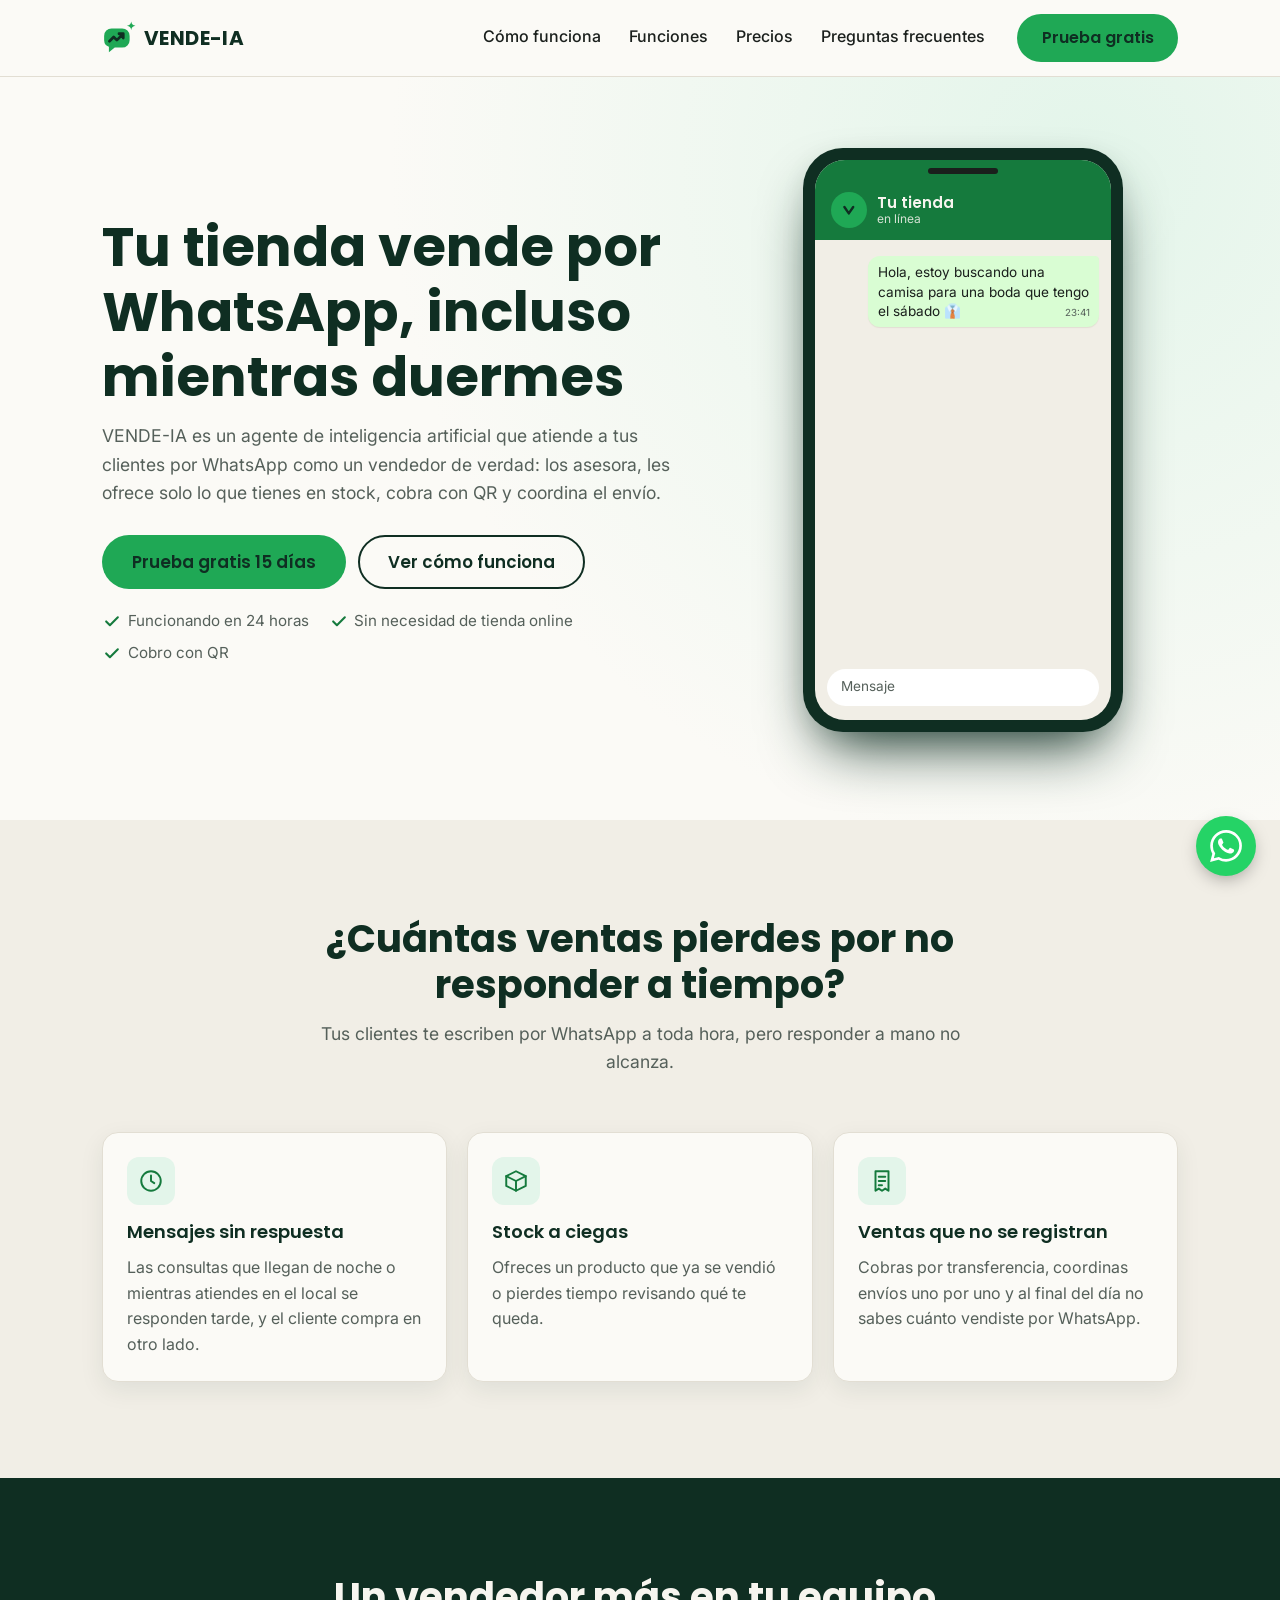
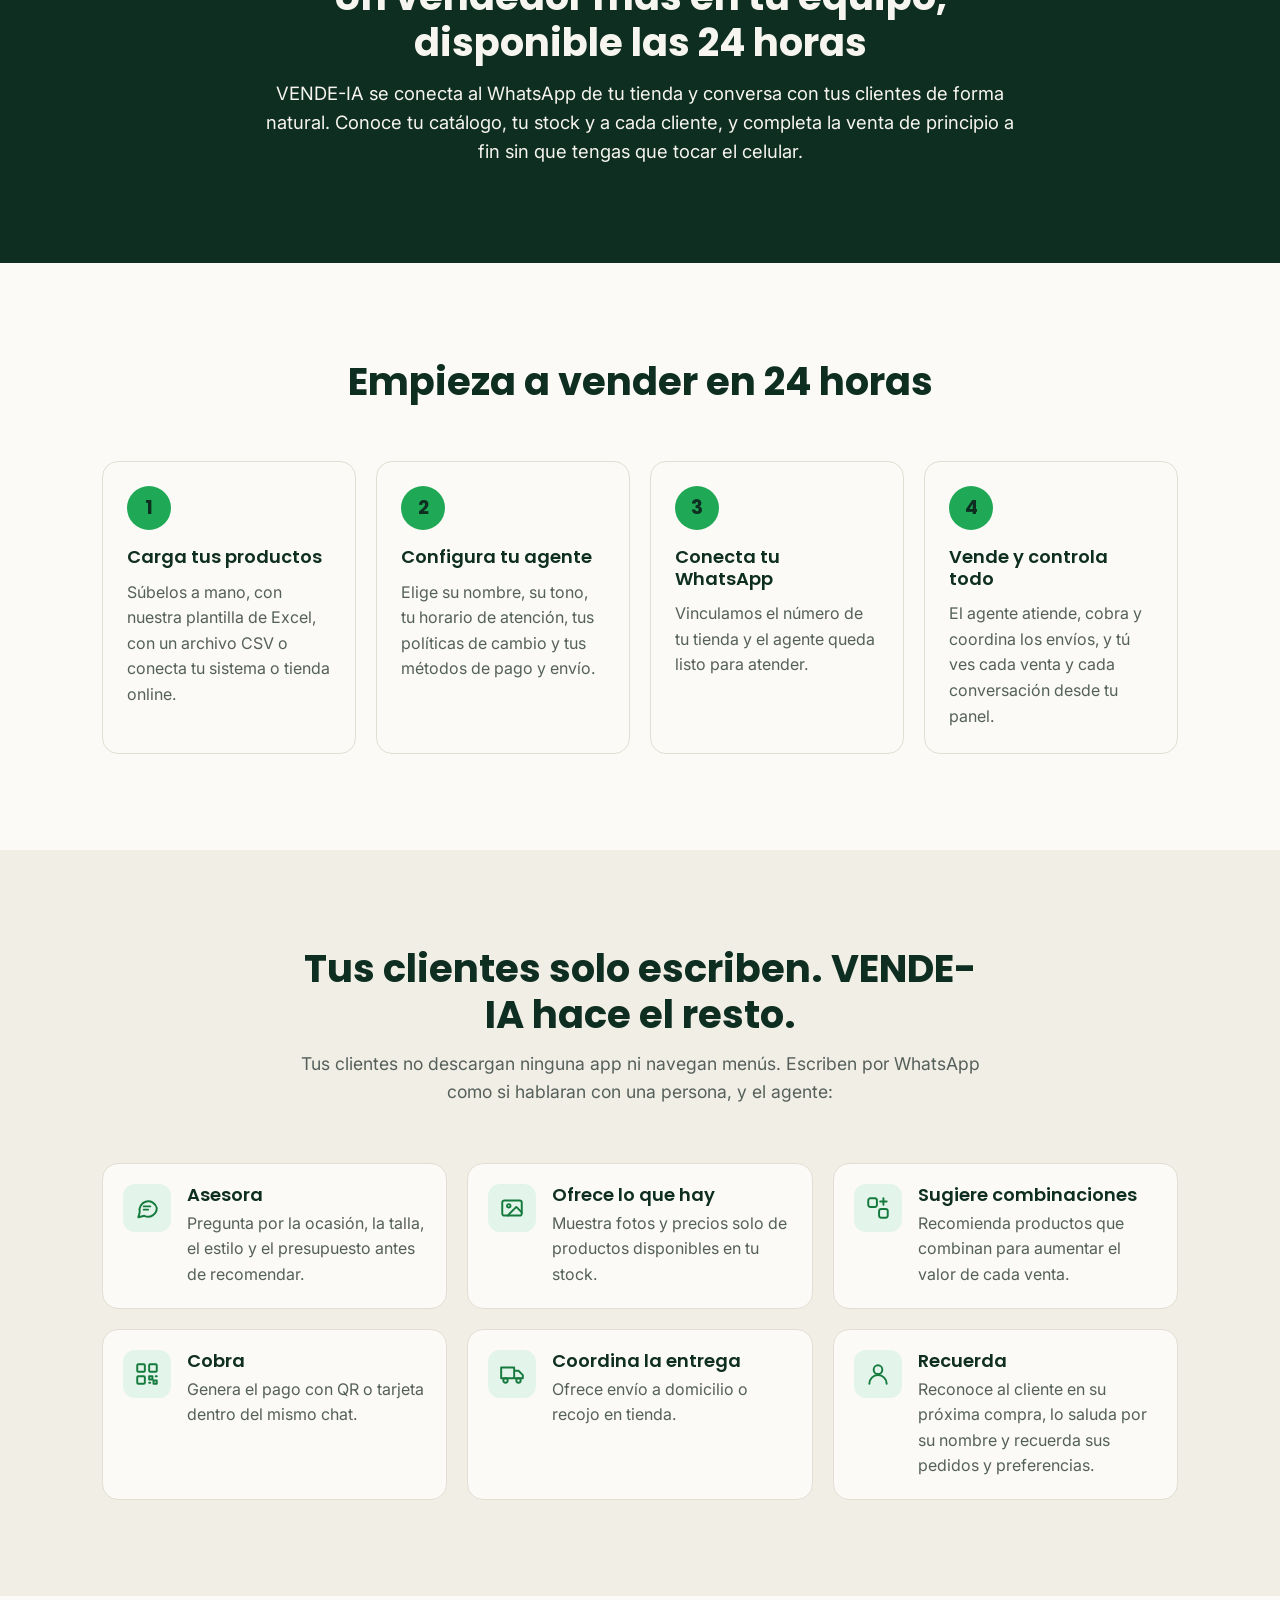
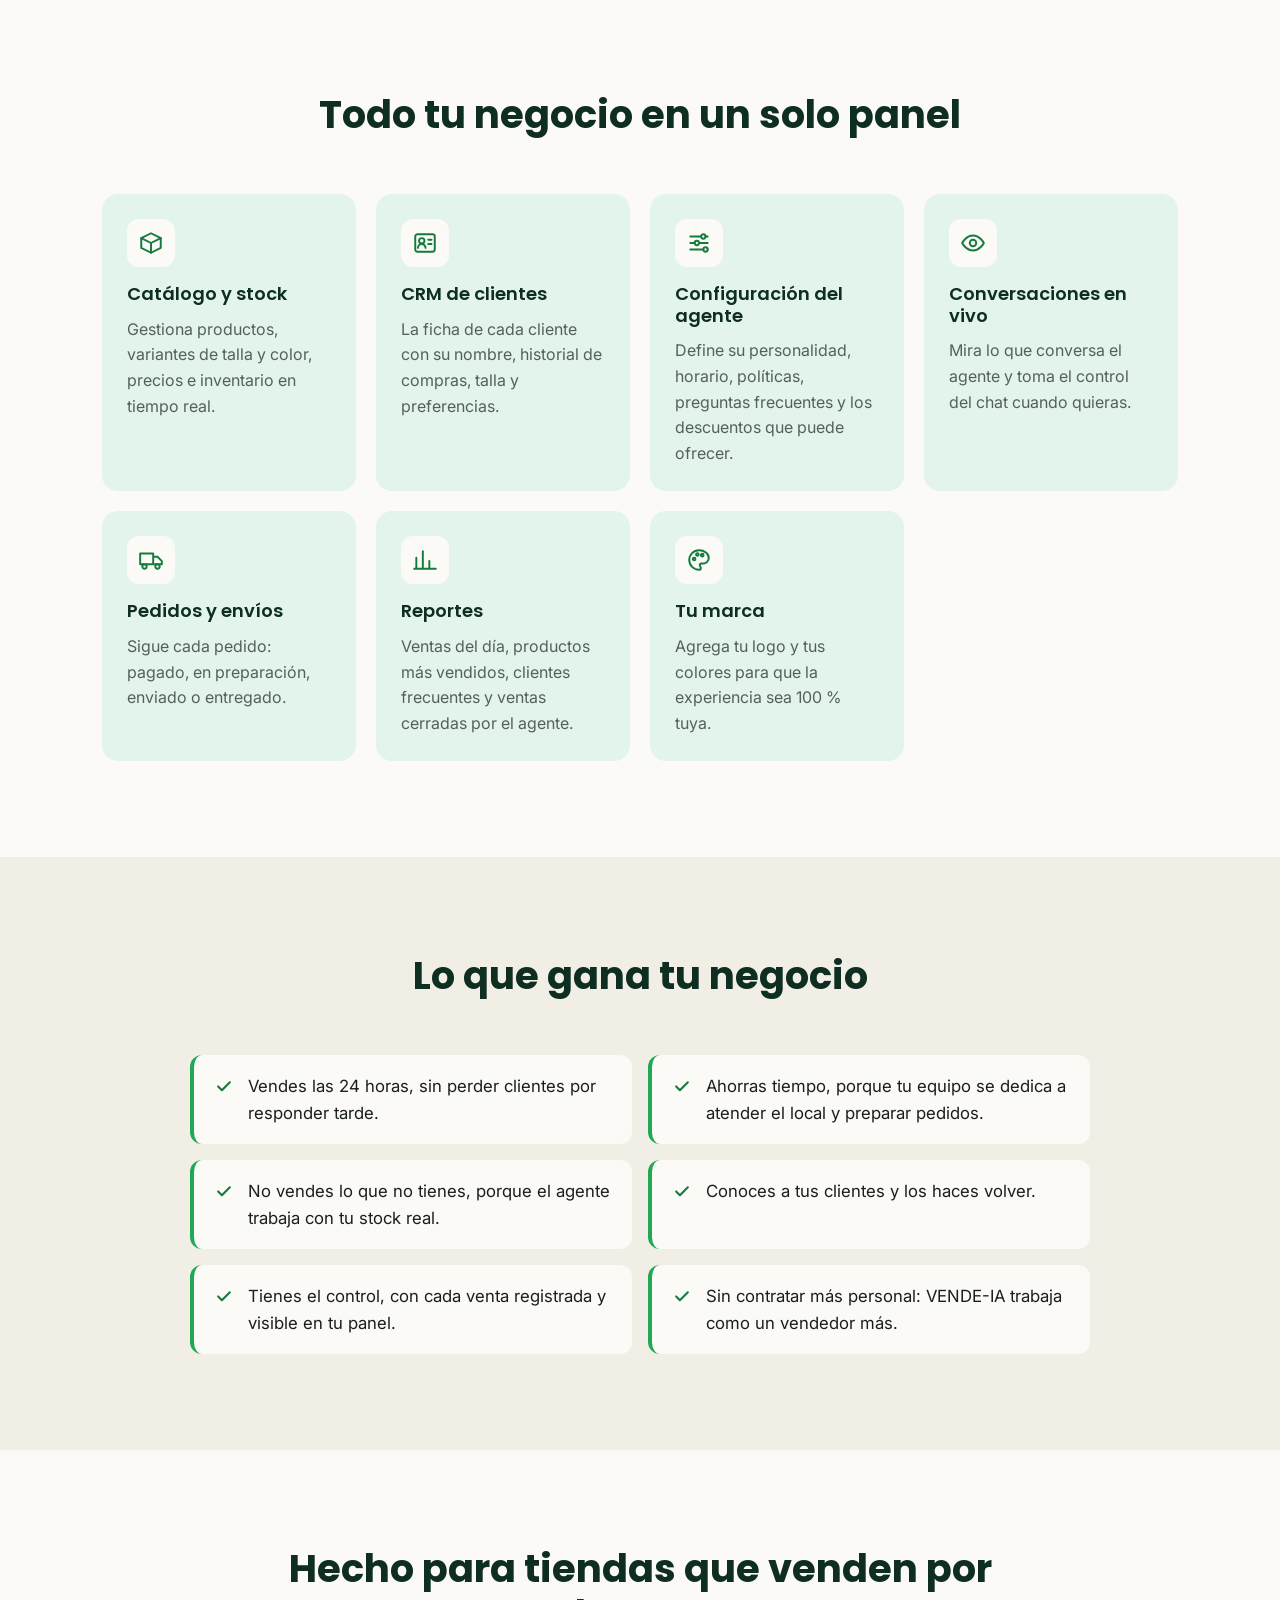
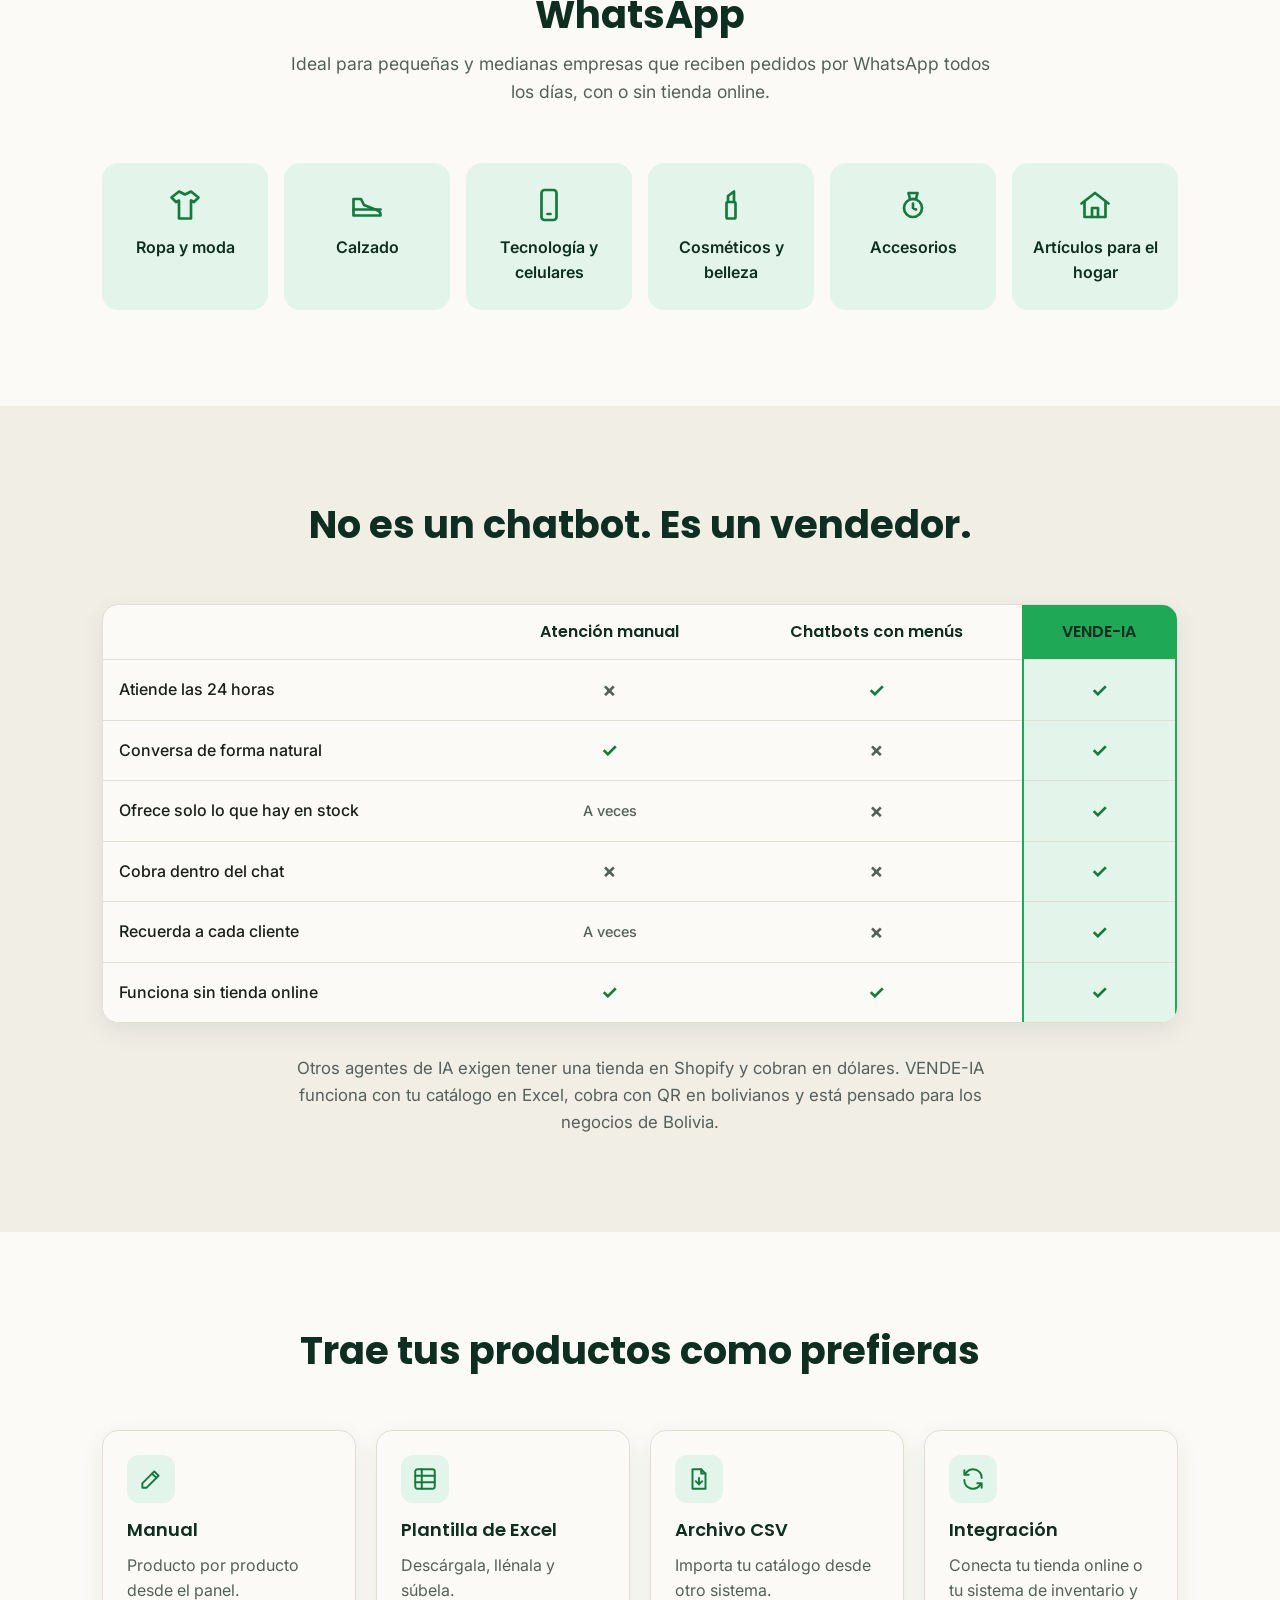
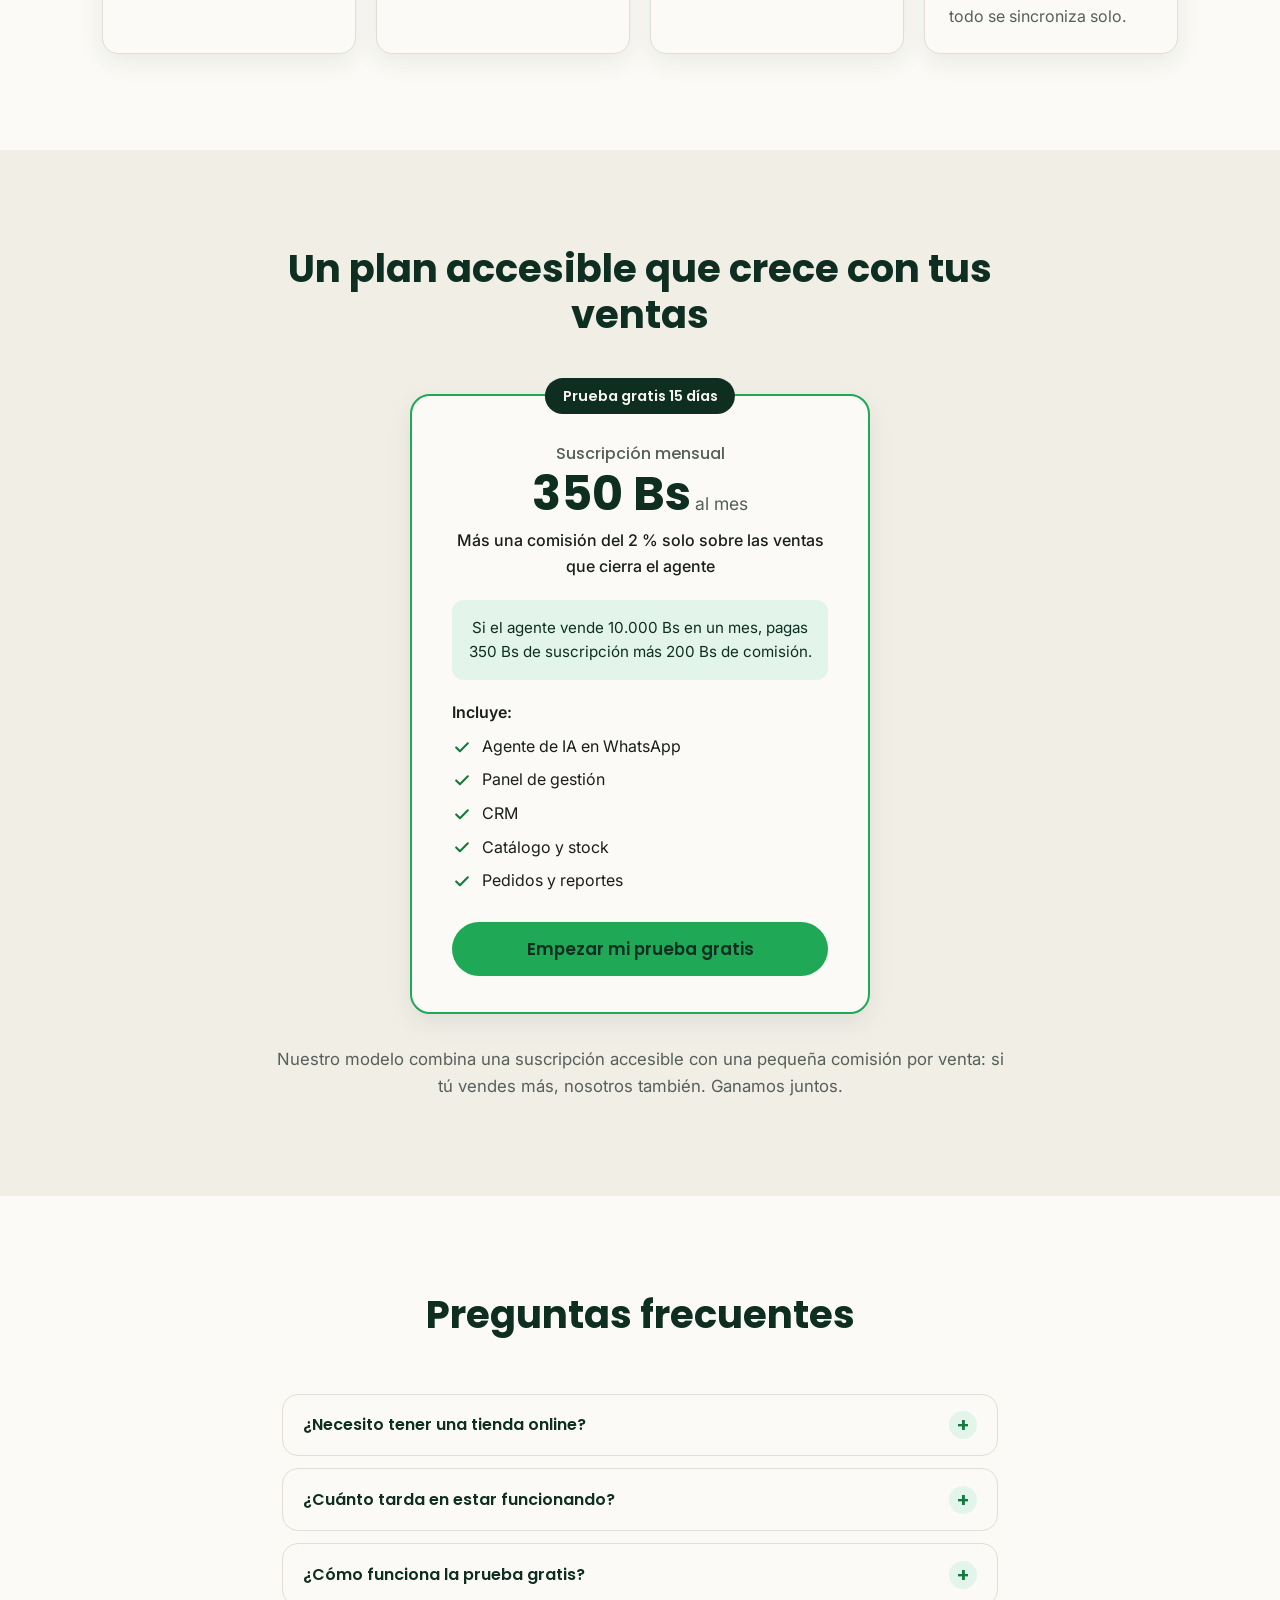
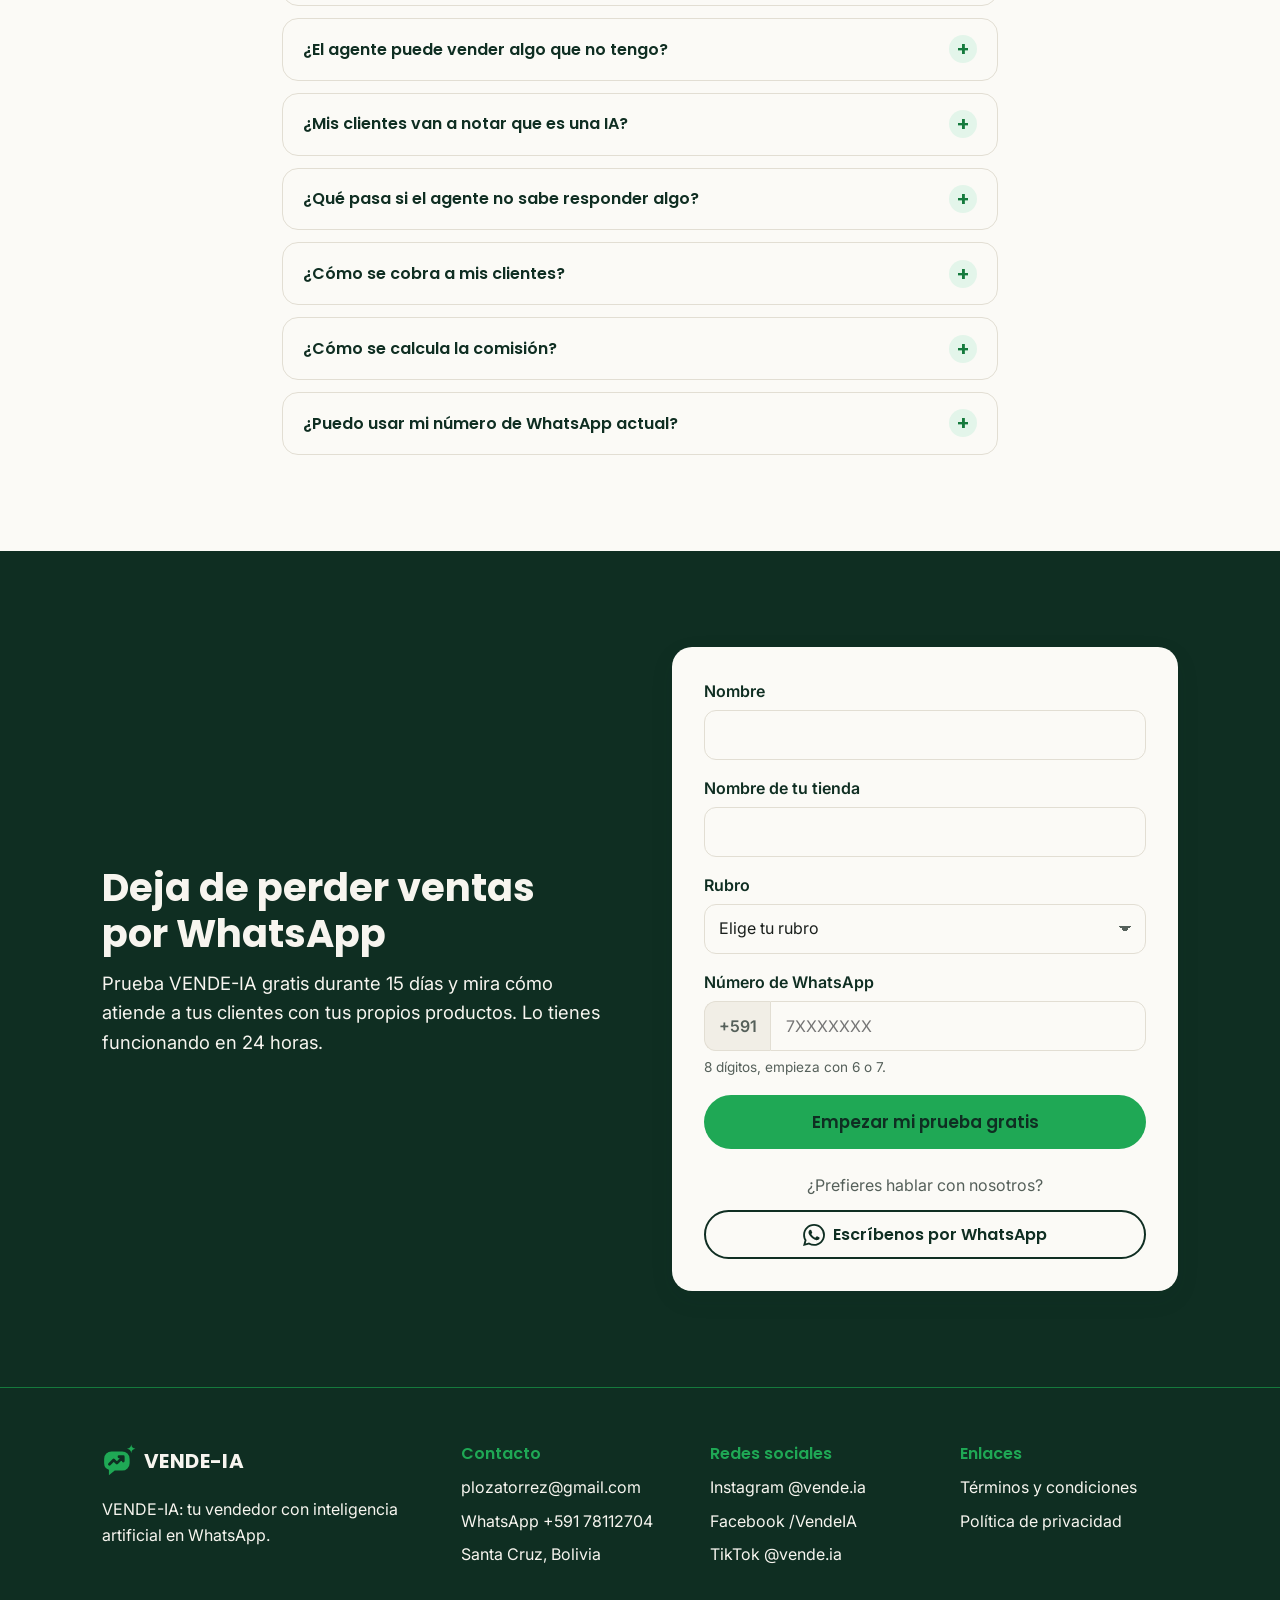
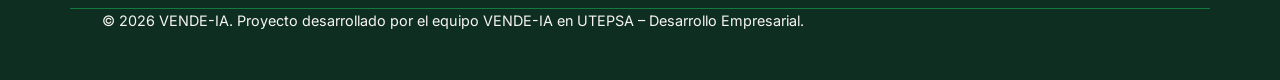
==== commit e365447a: "Botón flotante con el ícono oficial de WhatsApp - Ícono oficial de simple-icons como SVG en línea (s" ====
--- a/index.html
+++ b/index.html
@@ -636,7 +636,7 @@
 
           <p class="cta__alternativa">¿Prefieres hablar con nosotros?</p>
           <a class="boton boton--whatsapp boton--bloque" href="https://wa.me/59178112704" target="_blank" rel="noopener noreferrer">
-            <svg class="icono-boton" viewBox="0 0 24 24" aria-hidden="true" focusable="false"><path d="M21 12a9 9 0 0 1-13 8l-5 1.3L4.4 16.5A9 9 0 1 1 21 12z"/><path d="M9 8.5c0 3.5 3 6.5 6.5 6.5l1-1.6-2-1-1 .8a5 5 0 0 1-2.7-2.7l.8-1-1-2z"/></svg>
+            <svg class="icono-boton icono-whatsapp" viewBox="0 0 24 24" aria-hidden="true" focusable="false"><path d="M17.472 14.382c-.297-.149-1.758-.867-2.03-.967-.273-.099-.471-.148-.67.15-.197.297-.767.966-.94 1.164-.173.199-.347.223-.644.075-.297-.15-1.255-.463-2.39-1.475-.883-.788-1.48-1.761-1.653-2.059-.173-.297-.018-.458.13-.606.134-.133.298-.347.446-.52.149-.174.198-.298.298-.497.099-.198.05-.371-.025-.52-.075-.149-.669-1.612-.916-2.207-.242-.579-.487-.5-.669-.51-.173-.008-.371-.01-.57-.01-.198 0-.52.074-.792.372-.272.297-1.04 1.016-1.04 2.479 0 1.462 1.065 2.875 1.213 3.074.149.198 2.096 3.2 5.077 4.487.709.306 1.262.489 1.694.625.712.227 1.36.195 1.871.118.571-.085 1.758-.719 2.006-1.413.248-.694.248-1.289.173-1.413-.074-.124-.272-.198-.57-.347m-5.421 7.403h-.004a9.87 9.87 0 01-5.031-1.378l-.361-.214-3.741.982.998-3.648-.235-.374a9.86 9.86 0 01-1.51-5.26c.001-5.45 4.436-9.884 9.888-9.884 2.64 0 5.122 1.03 6.988 2.898a9.825 9.825 0 012.893 6.994c-.003 5.45-4.437 9.884-9.885 9.884m8.413-18.297A11.815 11.815 0 0012.05 0C5.495 0 .16 5.335.157 11.892c0 2.096.547 4.142 1.588 5.945L.057 24l6.305-1.654a11.882 11.882 0 005.683 1.448h.005c6.554 0 11.89-5.335 11.893-11.893a11.821 11.821 0 00-3.48-8.413Z"/></svg>
             Escríbenos por WhatsApp
           </a>
         </div>
@@ -691,7 +691,7 @@
   </footer>
 
   <a class="whatsapp-flotante" href="https://wa.me/59178112704" target="_blank" rel="noopener noreferrer" aria-label="Escríbenos por WhatsApp (se abre en una pestaña nueva)">
-    <svg viewBox="0 0 24 24" aria-hidden="true" focusable="false"><path d="M21 12a9 9 0 0 1-13 8l-5 1.3L4.4 16.5A9 9 0 1 1 21 12z"/><path d="M9 8.5c0 3.5 3 6.5 6.5 6.5l1-1.6-2-1-1 .8a5 5 0 0 1-2.7-2.7l.8-1-1-2z"/></svg>
+    <svg viewBox="0 0 24 24" aria-hidden="true" focusable="false"><path d="M17.472 14.382c-.297-.149-1.758-.867-2.03-.967-.273-.099-.471-.148-.67.15-.197.297-.767.966-.94 1.164-.173.199-.347.223-.644.075-.297-.15-1.255-.463-2.39-1.475-.883-.788-1.48-1.761-1.653-2.059-.173-.297-.018-.458.13-.606.134-.133.298-.347.446-.52.149-.174.198-.298.298-.497.099-.198.05-.371-.025-.52-.075-.149-.669-1.612-.916-2.207-.242-.579-.487-.5-.669-.51-.173-.008-.371-.01-.57-.01-.198 0-.52.074-.792.372-.272.297-1.04 1.016-1.04 2.479 0 1.462 1.065 2.875 1.213 3.074.149.198 2.096 3.2 5.077 4.487.709.306 1.262.489 1.694.625.712.227 1.36.195 1.871.118.571-.085 1.758-.719 2.006-1.413.248-.694.248-1.289.173-1.413-.074-.124-.272-.198-.57-.347m-5.421 7.403h-.004a9.87 9.87 0 01-5.031-1.378l-.361-.214-3.741.982.998-3.648-.235-.374a9.86 9.86 0 01-1.51-5.26c.001-5.45 4.436-9.884 9.888-9.884 2.64 0 5.122 1.03 6.988 2.898a9.825 9.825 0 012.893 6.994c-.003 5.45-4.437 9.884-9.885 9.884m8.413-18.297A11.815 11.815 0 0012.05 0C5.495 0 .16 5.335.157 11.892c0 2.096.547 4.142 1.588 5.945L.057 24l6.305-1.654a11.882 11.882 0 005.683 1.448h.005c6.554 0 11.89-5.335 11.893-11.893a11.821 11.821 0 00-3.48-8.413Z"/></svg>
   </a>
 
   <script src="js/main.js"></script>
--- a/css/styles.css
+++ b/css/styles.css
@@ -23,6 +23,10 @@
   /* Burbujas de chat */
   --chat-cliente: #D9FDD3;
   --chat-agente: #FFFFFF;
+
+  /* Botón flotante de WhatsApp (color oficial) */
+  --color-whatsapp: #25D366;
+  --color-whatsapp-icono: #FFFFFF;
 
   /* Productos dibujados dentro del chat */
   --producto-blanco: #FFFFFF;
@@ -366,7 +370,7 @@
   position: relative;
   overflow: hidden;
   isolation: isolate;
-  padding: calc(var(--alto-nav) + 1.75rem) 0 3rem;
+  padding: calc(var(--alto-nav) + 1rem) 0 3rem;
   color: var(--color-texto-claro);
   background:
     radial-gradient(ellipse at 100% 0%, var(--color-primario-oscuro) 0, transparent 60%),
@@ -403,7 +407,7 @@
 
 .hero__grid {
   display: grid;
-  gap: 2.5rem;
+  gap: 1.25rem;
 }
 
 .hero__etiqueta {
@@ -509,7 +513,8 @@
   position: relative;
   display: flex;
   justify-content: center;
-  padding: 1.5rem 0;
+  padding: 0.75rem 0;
+  order: -1; /* en celular el celular va primero y el texto debajo */
 }
 
 /* Burbujas flotantes alrededor del celular (solo celular y tablet) */
@@ -550,9 +555,9 @@
 .telefono {
   margin: 0;
   width: 100%;
-  max-width: 272px;
+  max-width: 256px;
   padding: 10px;
-  font-size: 0.875rem;
+  font-size: 0.84rem;
   background: var(--color-secundario);
   border: 1px solid rgba(247, 245, 239, 0.14);
   border-radius: 36px;
@@ -576,7 +581,7 @@
 .telefono__pantalla {
   display: flex;
   flex-direction: column;
-  height: 500px;
+  height: 390px;
   background: var(--color-fondo-alterno);
   border-radius: 27px;
   overflow: hidden;
@@ -1717,15 +1722,26 @@
   width: 60px;
   height: 60px;
   border-radius: 50%;
-  background: var(--color-primario);
-  color: var(--color-secundario);
-  box-shadow: var(--sombra), 0 6px 16px -4px var(--color-secundario);
-  transition: background-color 0.2s ease, color 0.2s ease, transform 0.2s ease;
+  background: var(--color-whatsapp);
+  color: var(--color-texto-claro);
+  box-shadow: 0 6px 18px -4px rgba(0, 0, 0, 0.35);
+  transition: box-shadow 0.2s ease, transform 0.2s ease;
+}
+
+/* Anillo del pulso (se anima solo si no se pidió reducir el movimiento) */
+.whatsapp-flotante::before {
+  content: "";
+  position: absolute;
+  inset: 0;
+  z-index: -1;
+  border-radius: 50%;
+  background: var(--color-whatsapp);
+  opacity: 0;
+  pointer-events: none;
 }
 
 .whatsapp-flotante:hover {
-  background: var(--color-primario-oscuro);
-  color: var(--color-texto-claro);
+  box-shadow: 0 10px 24px -6px rgba(0, 0, 0, 0.45);
 }
 
 .whatsapp-flotante:focus-visible {
@@ -1735,13 +1751,26 @@
 }
 
 .whatsapp-flotante svg {
-  width: 30px;
-  height: 30px;
-  fill: none;
-  stroke: currentColor;
-  stroke-width: 1.8;
-  stroke-linecap: round;
-  stroke-linejoin: round;
+  width: 32px;
+  height: 32px;
+  fill: var(--color-whatsapp-icono);
+}
+
+.icono-whatsapp {
+  fill: currentColor;
+  stroke: none;
+}
+
+@media (prefers-reduced-motion: no-preference) {
+  .whatsapp-flotante::before {
+    animation: pulso-whatsapp 4s ease-out infinite;
+  }
+}
+
+@keyframes pulso-whatsapp {
+  0% { transform: scale(1); opacity: 0.55; }
+  40% { transform: scale(1.6); opacity: 0; }
+  100% { transform: scale(1.6); opacity: 0; }
 }
 
 /* ---------- Animaciones al hacer scroll ---------- */
@@ -1895,6 +1924,7 @@
   }
 
   .hero__visual {
+    order: 0;
     padding: 0;
   }
 
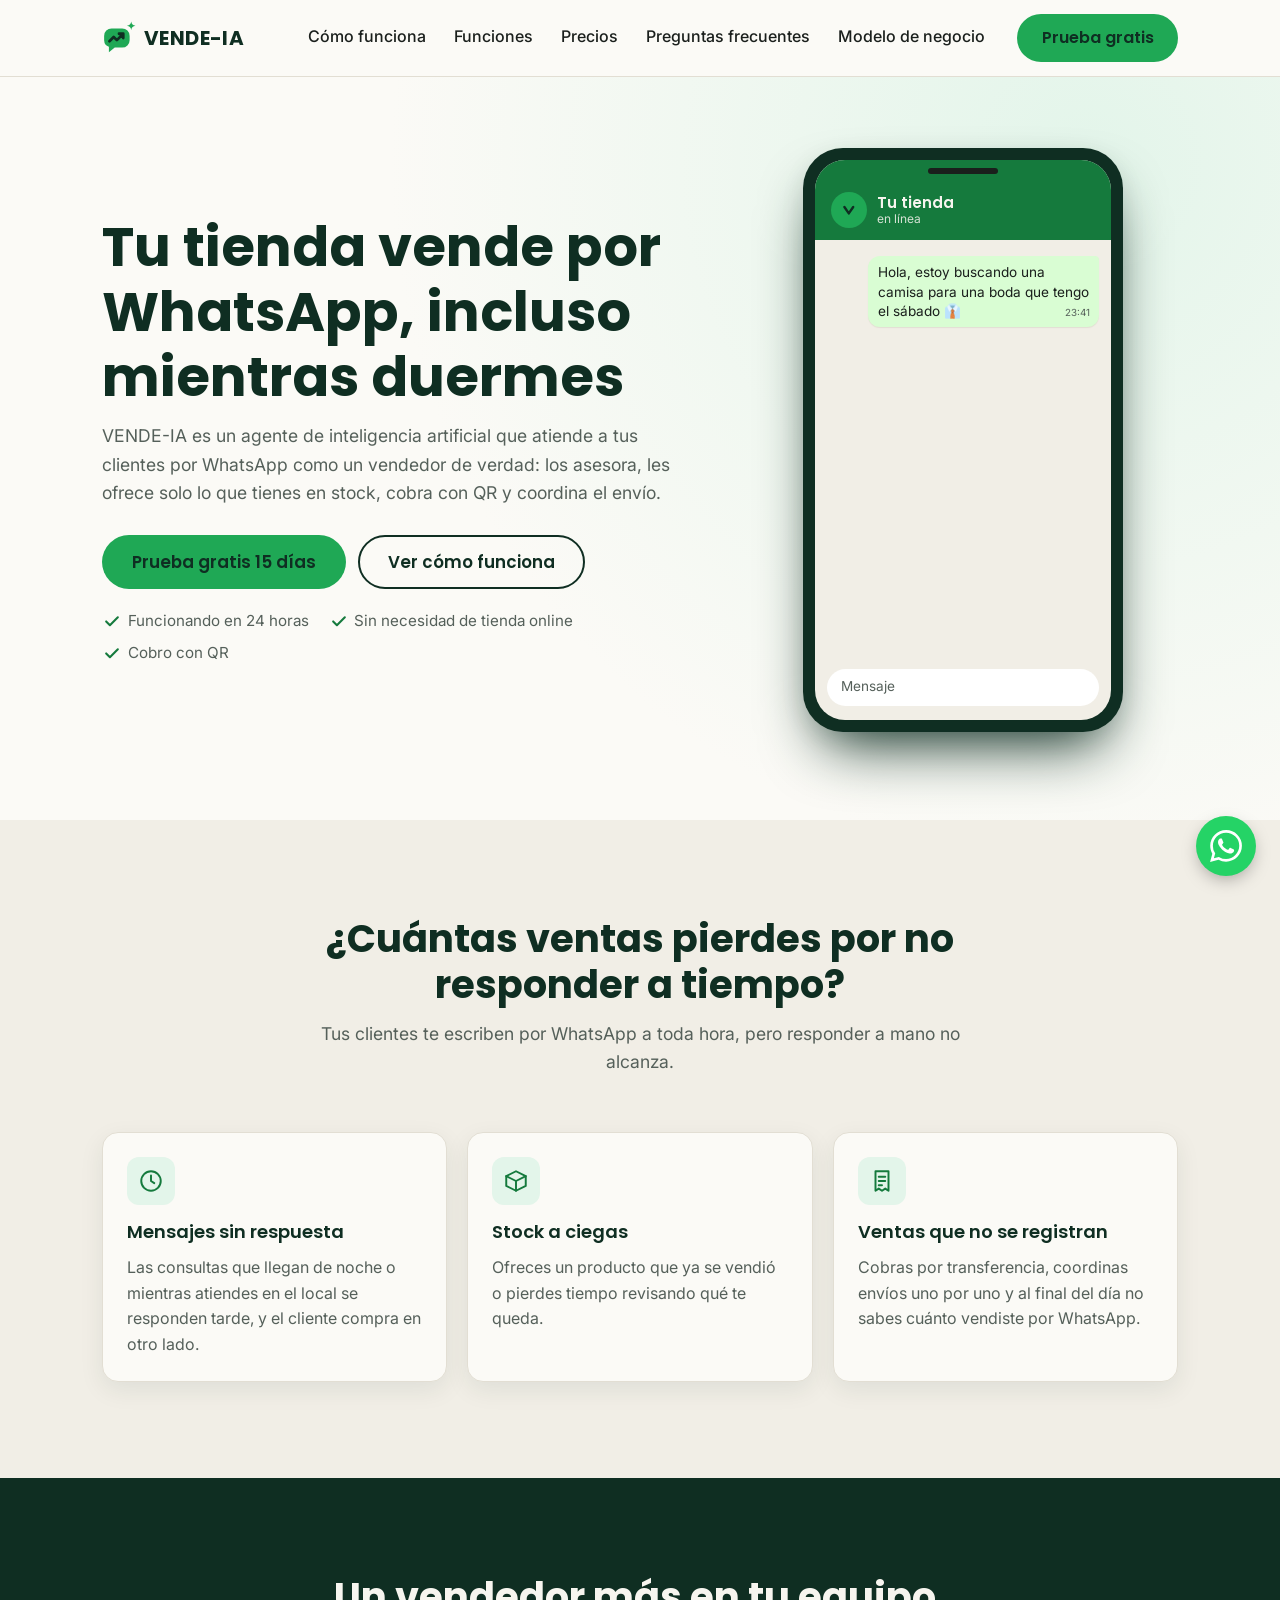
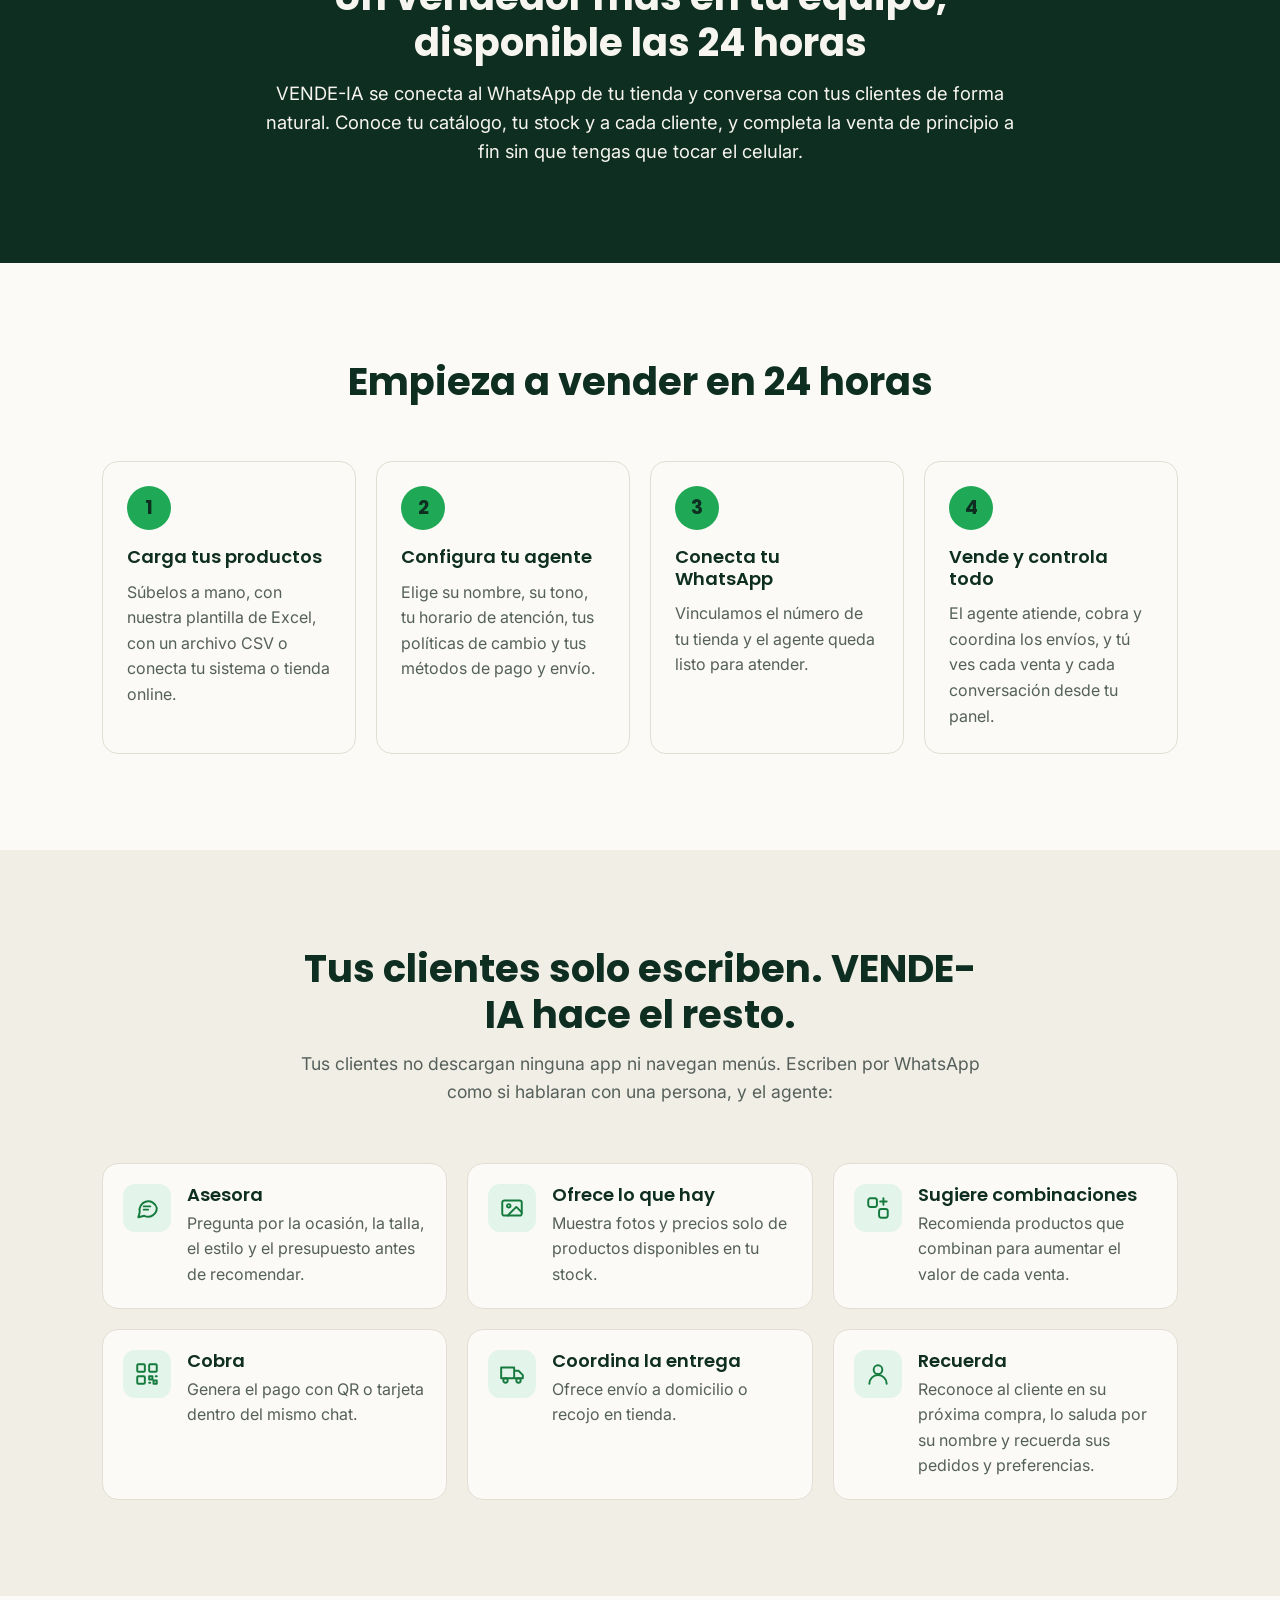
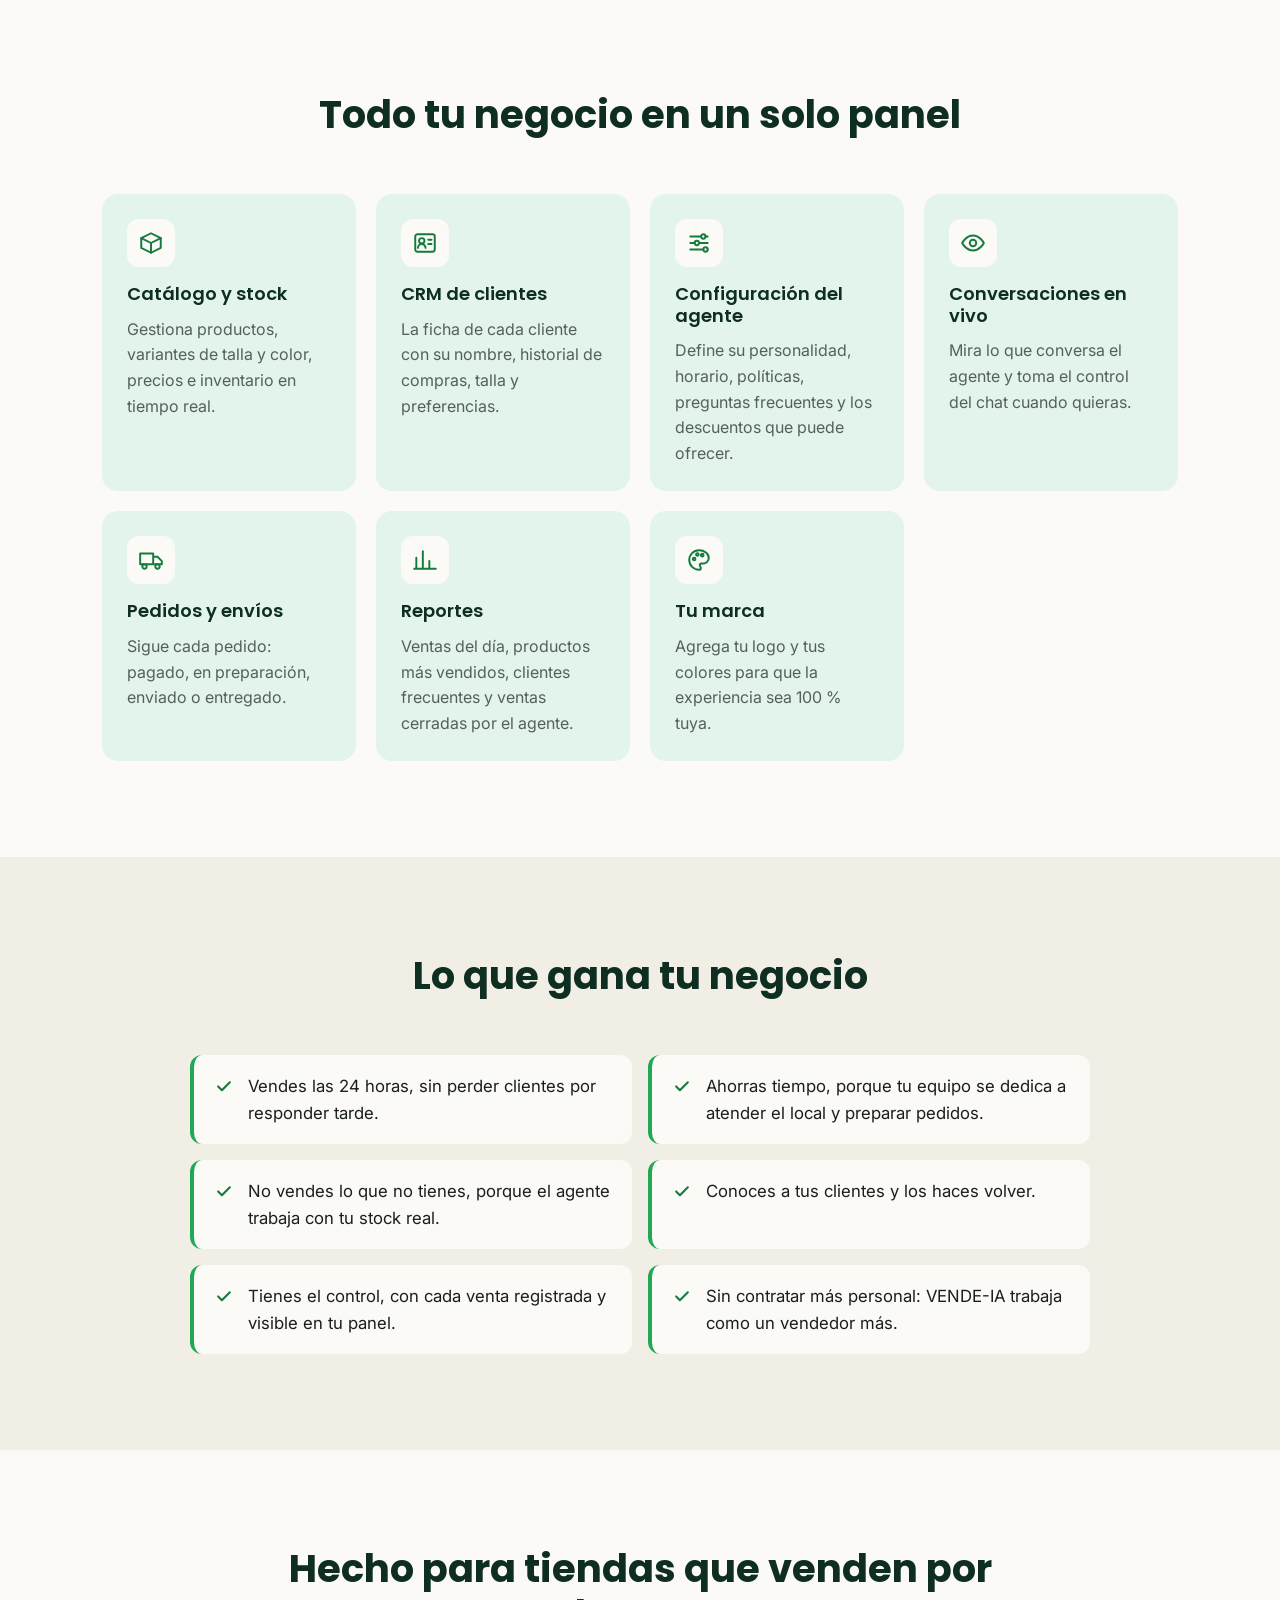
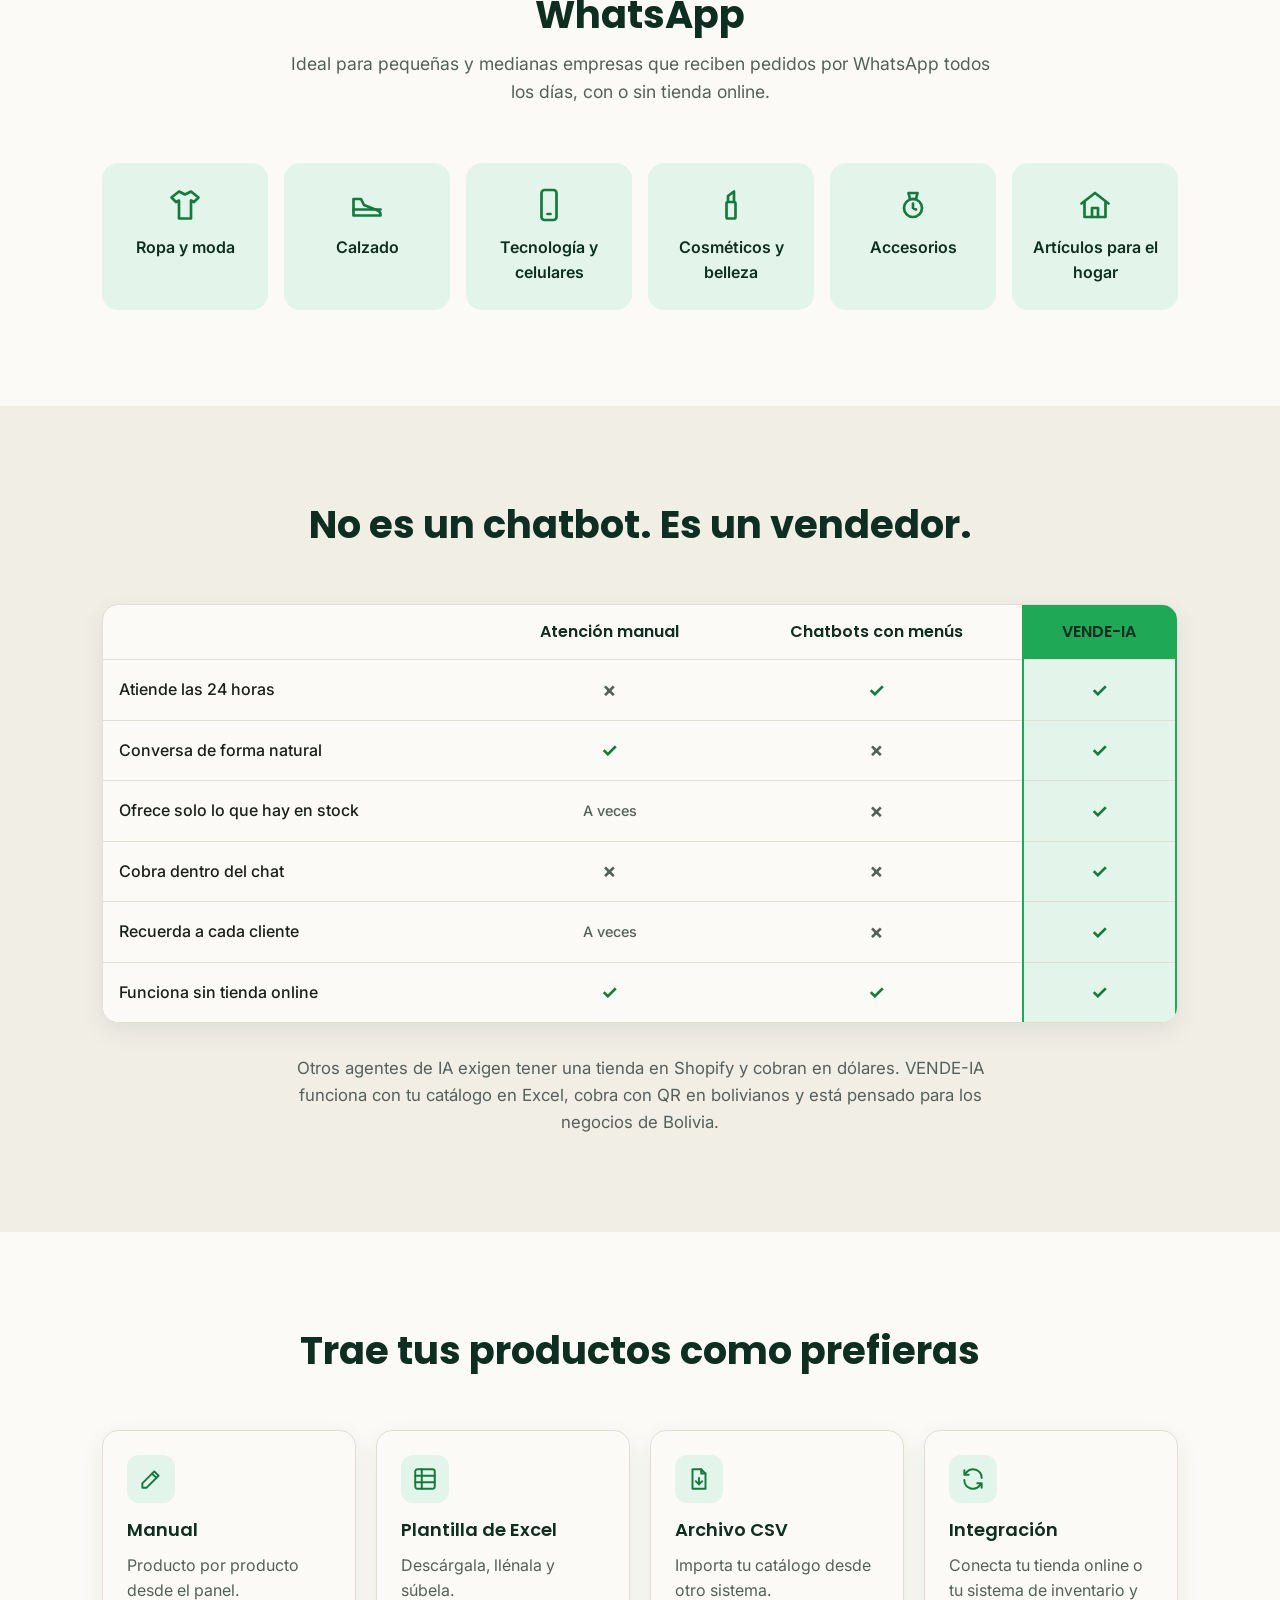
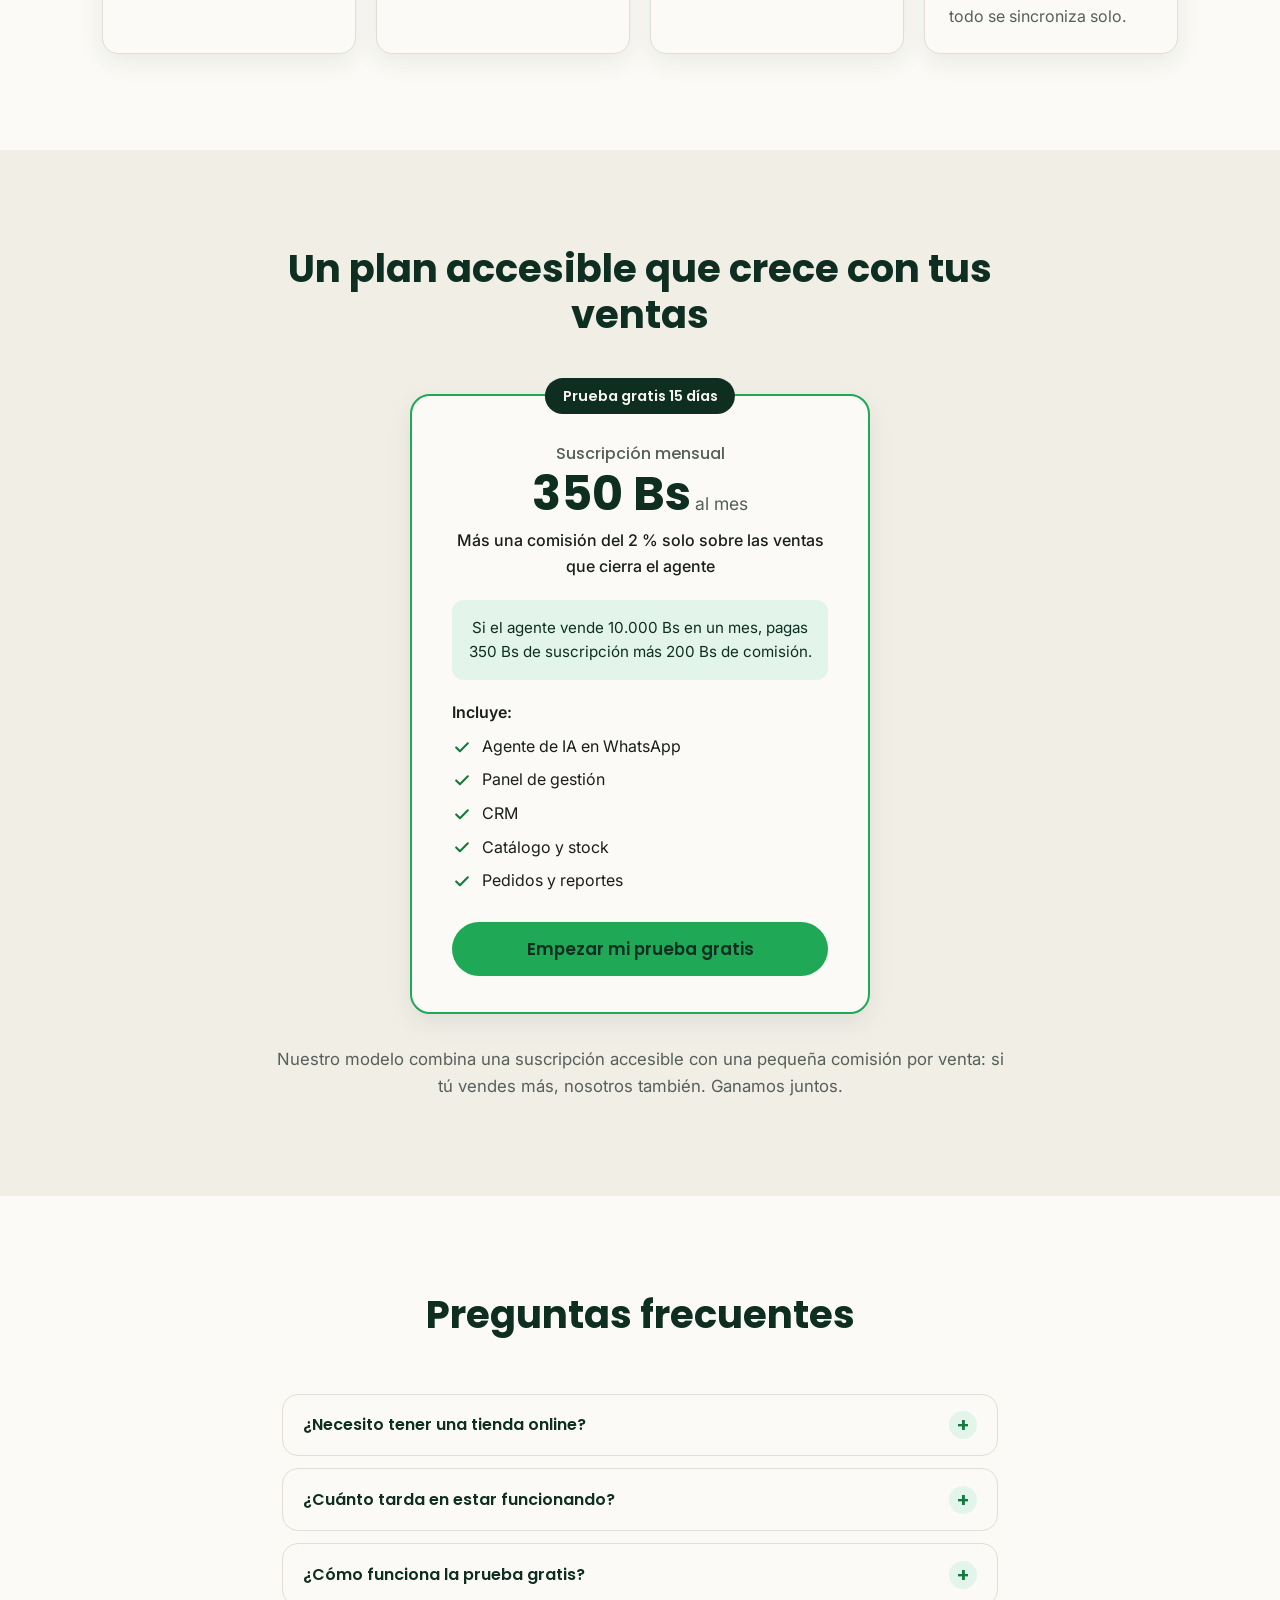
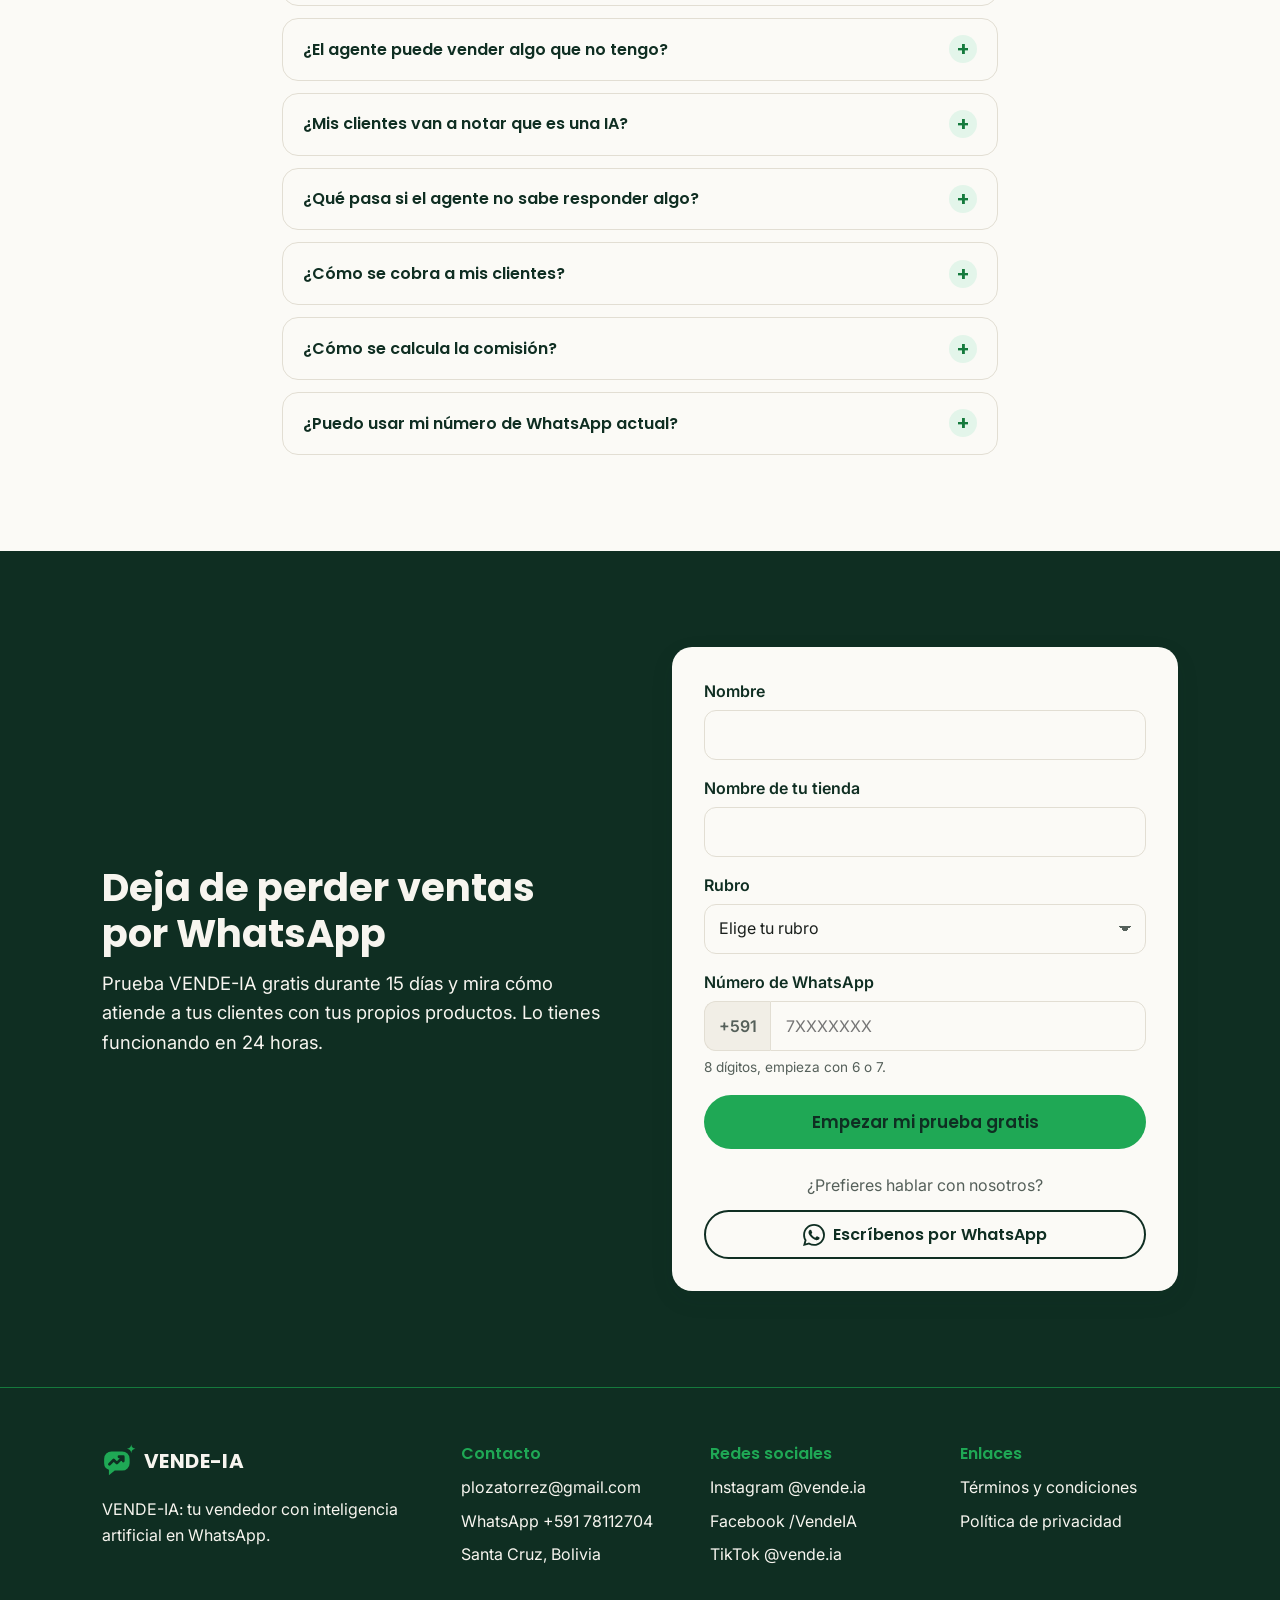
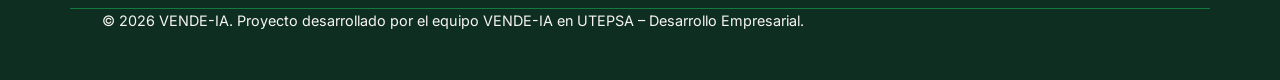
==== commit 35684f93: "Agregar página del Business Model Canvas (canvas.html) - Nueva página canvas.html con el canvas de V" ====
--- a/index.html
+++ b/index.html
@@ -1,25 +1,32 @@
 <!DOCTYPE html>
 <html lang="es">
+
 <head>
   <meta charset="UTF-8">
   <meta name="viewport" content="width=device-width, initial-scale=1">
   <title>VENDE-IA | Agente de IA que vende por WhatsApp</title>
-  <meta name="description" content="Tu tienda vende por WhatsApp las 24 horas. Un agente de IA que asesora, ofrece lo que hay en stock, cobra con QR y coordina el envío. Prueba gratis 15 días.">
+  <meta name="description"
+    content="Tu tienda vende por WhatsApp las 24 horas. Un agente de IA que asesora, ofrece lo que hay en stock, cobra con QR y coordina el envío. Prueba gratis 15 días.">
   <meta name="theme-color" content="#1FA855">
 
   <meta property="og:type" content="website">
   <meta property="og:locale" content="es_BO">
   <meta property="og:site_name" content="VENDE-IA">
   <meta property="og:title" content="VENDE-IA | Agente de IA que vende por WhatsApp">
-  <meta property="og:description" content="Tu tienda vende por WhatsApp las 24 horas. Un agente de IA que asesora, ofrece lo que hay en stock, cobra con QR y coordina el envío. Prueba gratis 15 días.">
-
-  <link rel="icon" type="image/svg+xml" href="data:image/svg+xml,%3Csvg xmlns='http://www.w3.org/2000/svg' viewBox='0 0 32 32'%3E%3Crect width='32' height='32' rx='8' fill='%230F2E22'/%3E%3Cg transform='translate(1.6 1.6) scale(.9)'%3E%3Cpath d='M9 7h10a7 7 0 0 1 7 7v4a7 7 0 0 1-7 7h-7l-5.5 4.3v-5A7 7 0 0 1 2 18v-4a7 7 0 0 1 7-7z' fill='%231FA855'/%3E%3Cpath d='M7 19l4-4 3 3 6-6M16 12h4v4' fill='none' stroke='%230F2E22' stroke-width='3' stroke-linecap='round' stroke-linejoin='round'/%3E%3Cpath d='M27.5.5q.5 3.5 4 4-3.5.5-4 4-.5-3.5-4-4 3.5-.5 4-4z' fill='%231FA855'/%3E%3C/g%3E%3C/svg%3E">
+  <meta property="og:description"
+    content="Tu tienda vende por WhatsApp las 24 horas. Un agente de IA que asesora, ofrece lo que hay en stock, cobra con QR y coordina el envío. Prueba gratis 15 días.">
+
+  <link rel="icon" type="image/svg+xml"
+    href="data:image/svg+xml,%3Csvg xmlns='http://www.w3.org/2000/svg' viewBox='0 0 32 32'%3E%3Crect width='32' height='32' rx='8' fill='%230F2E22'/%3E%3Cg transform='translate(1.6 1.6) scale(.9)'%3E%3Cpath d='M9 7h10a7 7 0 0 1 7 7v4a7 7 0 0 1-7 7h-7l-5.5 4.3v-5A7 7 0 0 1 2 18v-4a7 7 0 0 1 7-7z' fill='%231FA855'/%3E%3Cpath d='M7 19l4-4 3 3 6-6M16 12h4v4' fill='none' stroke='%230F2E22' stroke-width='3' stroke-linecap='round' stroke-linejoin='round'/%3E%3Cpath d='M27.5.5q.5 3.5 4 4-3.5.5-4 4-.5-3.5-4-4 3.5-.5 4-4z' fill='%231FA855'/%3E%3C/g%3E%3C/svg%3E">
 
   <link rel="preconnect" href="https://fonts.googleapis.com">
   <link rel="preconnect" href="https://fonts.gstatic.com" crossorigin>
-  <link href="https://fonts.googleapis.com/css2?family=Inter:wght@400;500;600&family=Poppins:wght@500;600;700&display=swap" rel="stylesheet">
+  <link
+    href="https://fonts.googleapis.com/css2?family=Inter:wght@400;500;600&family=Poppins:wght@500;600;700&display=swap"
+    rel="stylesheet">
   <link rel="stylesheet" href="css/styles.css">
 </head>
+
 <body>
   <a class="saltar" href="#contenido">Saltar al contenido</a>
 
@@ -28,9 +35,10 @@
     <div class="contenedor nav__barra">
       <a class="logo" href="#inicio" aria-label="VENDE-IA, ir al inicio">
         <svg class="logo__icono" viewBox="0 0 32 32" aria-hidden="true" focusable="false">
-          <path class="logo__burbuja" d="M9 7h10a7 7 0 0 1 7 7v4a7 7 0 0 1-7 7h-7l-5.5 4.3v-5A7 7 0 0 1 2 18v-4a7 7 0 0 1 7-7z"/>
-          <path class="logo__trazo" d="M7 19l4-4 3 3 6-6M16 12h4v4"/>
-          <path class="logo__chispa" d="M27.5.5q.5 3.5 4 4-3.5.5-4 4-.5-3.5-4-4 3.5-.5 4-4z"/>
+          <path class="logo__burbuja"
+            d="M9 7h10a7 7 0 0 1 7 7v4a7 7 0 0 1-7 7h-7l-5.5 4.3v-5A7 7 0 0 1 2 18v-4a7 7 0 0 1 7-7z" />
+          <path class="logo__trazo" d="M7 19l4-4 3 3 6-6M16 12h4v4" />
+          <path class="logo__chispa" d="M27.5.5q.5 3.5 4 4-3.5.5-4 4-.5-3.5-4-4 3.5-.5 4-4z" />
         </svg>
         <span class="logo__texto">VENDE-IA</span>
       </a>
@@ -47,6 +55,7 @@
           <li><a href="#funciones">Funciones</a></li>
           <li><a href="#precios">Precios</a></li>
           <li><a href="#preguntas">Preguntas frecuentes</a></li>
+          <li><a href="canvas.html">Modelo de negocio</a></li>
         </ul>
         <a class="boton boton--primario nav__cta" href="#prueba">Prueba gratis</a>
       </nav>
@@ -59,24 +68,34 @@
     <section class="hero" id="inicio" aria-labelledby="hero-titulo">
       <div class="contenedor hero__grid">
         <div class="hero__texto">
-          <p class="hero__etiqueta" aria-hidden="true"><span class="hero__punto"></span>Tu agente está atendiendo ahora</p>
-          <h1 id="hero-titulo">Tu tienda vende por WhatsApp, <span class="hero__resaltado">incluso mientras duermes</span></h1>
-          <p class="hero__subtitulo">VENDE-IA es un agente de inteligencia artificial que atiende a tus clientes por WhatsApp como un vendedor de verdad: los asesora, les ofrece solo lo que tienes en stock, cobra con QR y coordina el envío.</p>
+          <p class="hero__etiqueta" aria-hidden="true"><span class="hero__punto"></span>Tu agente está atendiendo ahora
+          </p>
+          <h1 id="hero-titulo">Tu tienda vende por WhatsApp, <span class="hero__resaltado">incluso mientras
+              duermes</span></h1>
+          <p class="hero__subtitulo">VENDE-IA es un agente de inteligencia artificial que atiende a tus clientes por
+            WhatsApp como un vendedor de verdad: los asesora, les ofrece solo lo que tienes en stock, cobra con QR y
+            coordina el envío.</p>
           <div class="hero__botones">
             <a class="boton boton--primario boton--grande" href="#prueba">Prueba gratis 15 días</a>
             <a class="boton boton--secundario boton--grande" href="#como-funciona">Ver cómo funciona</a>
           </div>
           <ul class="hero__confianza">
             <li>
-              <svg class="icono-mini" viewBox="0 0 24 24" aria-hidden="true" focusable="false"><path d="M5 12.5l4.5 4.5L19 7.5"/></svg>
+              <svg class="icono-mini" viewBox="0 0 24 24" aria-hidden="true" focusable="false">
+                <path d="M5 12.5l4.5 4.5L19 7.5" />
+              </svg>
               Funcionando en 24 horas
             </li>
             <li>
-              <svg class="icono-mini" viewBox="0 0 24 24" aria-hidden="true" focusable="false"><path d="M5 12.5l4.5 4.5L19 7.5"/></svg>
+              <svg class="icono-mini" viewBox="0 0 24 24" aria-hidden="true" focusable="false">
+                <path d="M5 12.5l4.5 4.5L19 7.5" />
+              </svg>
               Sin necesidad de tienda online
             </li>
             <li>
-              <svg class="icono-mini" viewBox="0 0 24 24" aria-hidden="true" focusable="false"><path d="M5 12.5l4.5 4.5L19 7.5"/></svg>
+              <svg class="icono-mini" viewBox="0 0 24 24" aria-hidden="true" focusable="false">
+                <path d="M5 12.5l4.5 4.5L19 7.5" />
+              </svg>
               Cobro con QR
             </li>
           </ul>
@@ -92,11 +111,14 @@
             <li class="chip chip--6">¡Hola de nuevo, Juan! 👋</li>
           </ul>
 
-          <figure class="telefono" role="img" aria-label="Celular con una conversación de WhatsApp: un cliente busca una camisa para una boda; VENDE-IA le muestra dos camisas disponibles en talla M, una blanca slim fit a 180 Bs y una celeste de lino a 210 Bs, y le sugiere una corbata azul marino. El cliente elige la blanca, paga 180 Bs con un código QR dentro del chat y el agente le ofrece envío a domicilio o recojo en tienda.">
+          <figure class="telefono" role="img"
+            aria-label="Celular con una conversación de WhatsApp: un cliente busca una camisa para una boda; VENDE-IA le muestra dos camisas disponibles en talla M, una blanca slim fit a 180 Bs y una celeste de lino a 210 Bs, y le sugiere una corbata azul marino. El cliente elige la blanca, paga 180 Bs con un código QR dentro del chat y el agente le ofrece envío a domicilio o recojo en tienda.">
             <div class="telefono__pantalla" aria-hidden="true">
               <div class="chat__cabecera">
                 <span class="chat__avatar">
-                  <svg viewBox="0 0 32 32" focusable="false"><path class="chat__avatar-v" d="M10.5 12.5l5.5 8 5.5-8"/></svg>
+                  <svg viewBox="0 0 32 32" focusable="false">
+                    <path class="chat__avatar-v" d="M10.5 12.5l5.5 8 5.5-8" />
+                  </svg>
                 </span>
                 <span class="chat__info">
                   <span class="chat__nombre">Tu tienda</span>
@@ -111,8 +133,11 @@
                   </div>
 
                   <div class="burbuja burbuja--agente">
-                    <p>¡Hola, Juan! 👋 Qué lindo, una boda 🎉 ¿Buscas algo clásico, como blanco o celeste? La última vez llevaste talla M, ¿seguimos con esa?</p>
-                    <span class="burbuja__meta">23:41 <svg class="burbuja__check" viewBox="0 0 16 11" focusable="false"><path d="M1.2 5.8l2.7 2.8L9.8 1.8M7.3 8.3l.3.3 5.9-6.8"/></svg></span>
+                    <p>¡Hola, Juan! 👋 Qué lindo, una boda 🎉 ¿Buscas algo clásico, como blanco o celeste? La última vez
+                      llevaste talla M, ¿seguimos con esa?</p>
+                    <span class="burbuja__meta">23:41 <svg class="burbuja__check" viewBox="0 0 16 11" focusable="false">
+                        <path d="M1.2 5.8l2.7 2.8L9.8 1.8M7.3 8.3l.3.3 5.9-6.8" />
+                      </svg></span>
                   </div>
 
                   <div class="burbuja burbuja--cliente">
@@ -126,11 +151,13 @@
                       <div class="producto producto--blanca">
                         <span class="producto__imagen">
                           <svg viewBox="0 0 64 64" focusable="false">
-                            <path class="camisa__cuerpo" d="M23 8l-9 3.5L4 21l6.5 9.5 5.5-3.5V58h32V27l5.5 3.5L60 21l-10-9.5L41 8c-2 4-5.5 6-9 6s-7-2-9-6z"/>
-                            <path class="camisa__detalle" d="M23 8l4.5 11L32 14l4.5 5L41 8M32 14v44M16 27v-5M48 27v-5"/>
-                            <circle class="camisa__boton" cx="34.5" cy="26" r="1.3"/>
-                            <circle class="camisa__boton" cx="34.5" cy="35" r="1.3"/>
-                            <circle class="camisa__boton" cx="34.5" cy="44" r="1.3"/>
+                            <path class="camisa__cuerpo"
+                              d="M23 8l-9 3.5L4 21l6.5 9.5 5.5-3.5V58h32V27l5.5 3.5L60 21l-10-9.5L41 8c-2 4-5.5 6-9 6s-7-2-9-6z" />
+                            <path class="camisa__detalle"
+                              d="M23 8l4.5 11L32 14l4.5 5L41 8M32 14v44M16 27v-5M48 27v-5" />
+                            <circle class="camisa__boton" cx="34.5" cy="26" r="1.3" />
+                            <circle class="camisa__boton" cx="34.5" cy="35" r="1.3" />
+                            <circle class="camisa__boton" cx="34.5" cy="44" r="1.3" />
                           </svg>
                         </span>
                         <span class="producto__nombre">Camisa blanca slim fit</span>
@@ -141,11 +168,13 @@
                       <div class="producto producto--celeste">
                         <span class="producto__imagen">
                           <svg viewBox="0 0 64 64" focusable="false">
-                            <path class="camisa__cuerpo" d="M23 8l-9 3.5L4 21l6.5 9.5 5.5-3.5V58h32V27l5.5 3.5L60 21l-10-9.5L41 8c-2 4-5.5 6-9 6s-7-2-9-6z"/>
-                            <path class="camisa__detalle" d="M23 8l4.5 11L32 14l4.5 5L41 8M32 14v44M16 27v-5M48 27v-5"/>
-                            <circle class="camisa__boton" cx="34.5" cy="26" r="1.3"/>
-                            <circle class="camisa__boton" cx="34.5" cy="35" r="1.3"/>
-                            <circle class="camisa__boton" cx="34.5" cy="44" r="1.3"/>
+                            <path class="camisa__cuerpo"
+                              d="M23 8l-9 3.5L4 21l6.5 9.5 5.5-3.5V58h32V27l5.5 3.5L60 21l-10-9.5L41 8c-2 4-5.5 6-9 6s-7-2-9-6z" />
+                            <path class="camisa__detalle"
+                              d="M23 8l4.5 11L32 14l4.5 5L41 8M32 14v44M16 27v-5M48 27v-5" />
+                            <circle class="camisa__boton" cx="34.5" cy="26" r="1.3" />
+                            <circle class="camisa__boton" cx="34.5" cy="35" r="1.3" />
+                            <circle class="camisa__boton" cx="34.5" cy="44" r="1.3" />
                           </svg>
                         </span>
                         <span class="producto__nombre">Camisa celeste de lino</span>
@@ -154,7 +183,9 @@
                         <span class="producto__boton">Agregar al carrito 🛒</span>
                       </div>
                     </div>
-                    <span class="burbuja__meta">23:42 <svg class="burbuja__check" viewBox="0 0 16 11" focusable="false"><path d="M1.2 5.8l2.7 2.8L9.8 1.8M7.3 8.3l.3.3 5.9-6.8"/></svg></span>
+                    <span class="burbuja__meta">23:42 <svg class="burbuja__check" viewBox="0 0 16 11" focusable="false">
+                        <path d="M1.2 5.8l2.7 2.8L9.8 1.8M7.3 8.3l.3.3 5.9-6.8" />
+                      </svg></span>
                   </div>
 
                   <div class="burbuja burbuja--agente">
@@ -162,9 +193,9 @@
                     <div class="producto producto--fila producto--marino">
                       <span class="producto__imagen">
                         <svg viewBox="0 0 64 64" focusable="false">
-                          <path class="corbata__nudo" d="M25 6h14l-3.5 9h-7z"/>
-                          <path class="corbata__hoja" d="M28.5 15h7l5 33-8.5 11-8.5-11z"/>
-                          <path class="corbata__raya" d="M27 27l11-5M26 37l13-6M25 47l15-6"/>
+                          <path class="corbata__nudo" d="M25 6h14l-3.5 9h-7z" />
+                          <path class="corbata__hoja" d="M28.5 15h7l5 33-8.5 11-8.5-11z" />
+                          <path class="corbata__raya" d="M27 27l11-5M26 37l13-6M25 47l15-6" />
                         </svg>
                       </span>
                       <span class="producto__datos">
@@ -172,7 +203,9 @@
                         <span class="producto__precio">70 Bs</span>
                       </span>
                     </div>
-                    <span class="burbuja__meta">23:42 <svg class="burbuja__check" viewBox="0 0 16 11" focusable="false"><path d="M1.2 5.8l2.7 2.8L9.8 1.8M7.3 8.3l.3.3 5.9-6.8"/></svg></span>
+                    <span class="burbuja__meta">23:42 <svg class="burbuja__check" viewBox="0 0 16 11" focusable="false">
+                        <path d="M1.2 5.8l2.7 2.8L9.8 1.8M7.3 8.3l.3.3 5.9-6.8" />
+                      </svg></span>
                   </div>
 
                   <div class="burbuja burbuja--cliente">
@@ -181,23 +214,30 @@
                   </div>
 
                   <div class="burbuja burbuja--agente">
-                    <p>¡Excelente elección! 🙌 Te separé la camisa blanca slim fit en talla M. Escanea este QR para pagar 👇</p>
+                    <p>¡Excelente elección! 🙌 Te separé la camisa blanca slim fit en talla M. Escanea este QR para
+                      pagar 👇</p>
                     <div class="pago">
                       <span class="pago__titulo">Pago con QR</span>
                       <svg class="pago__qr" viewBox="-1 -1 23 23" focusable="false">
-                        <rect class="pago__qr-fondo" x="-1" y="-1" width="23" height="23" rx="1.5"/>
-                        <path fill-rule="evenodd" d="M0 0h7v7H0zM1 1v5h5V1zM2 2h3v3H2zM14 0h7v7h-7zM15 1v5h5V1zM16 2h3v3h-3zM0 14h7v7H0zM1 15v5h5v-5zM2 16h3v3H2z"/>
-                        <path d="M9 0h1v1h-1zM11 0h1v1h-1zM12 0h1v1h-1zM8 1h1v1h-1zM9 1h1v1h-1zM11 1h1v1h-1zM9 2h1v1h-1zM10 2h1v1h-1zM11 2h1v1h-1zM12 3h1v1h-1zM8 5h1v1h-1zM10 5h1v1h-1zM9 6h1v1h-1zM8 7h1v1h-1zM10 7h1v1h-1zM11 7h1v1h-1zM1 8h1v1h-1zM7 8h1v1h-1zM8 8h1v1h-1zM9 8h1v1h-1zM11 8h1v1h-1zM14 8h1v1h-1zM15 8h1v1h-1zM19 8h1v1h-1zM0 9h1v1h-1zM3 9h1v1h-1zM4 9h1v1h-1zM6 9h1v1h-1zM10 9h1v1h-1zM11 9h1v1h-1zM13 9h1v1h-1zM19 9h1v1h-1zM20 9h1v1h-1zM2 10h1v1h-1zM4 10h1v1h-1zM6 10h1v1h-1zM8 10h1v1h-1zM11 10h1v1h-1zM13 10h1v1h-1zM15 10h1v1h-1zM16 10h1v1h-1zM17 10h1v1h-1zM19 10h1v1h-1zM0 11h1v1h-1zM1 11h1v1h-1zM7 11h1v1h-1zM9 11h1v1h-1zM10 11h1v1h-1zM11 11h1v1h-1zM12 11h1v1h-1zM13 11h1v1h-1zM14 11h1v1h-1zM17 11h1v1h-1zM18 11h1v1h-1zM19 11h1v1h-1zM1 12h1v1h-1zM2 12h1v1h-1zM6 12h1v1h-1zM7 12h1v1h-1zM8 12h1v1h-1zM11 12h1v1h-1zM14 12h1v1h-1zM15 12h1v1h-1zM16 12h1v1h-1zM19 12h1v1h-1zM10 13h1v1h-1zM11 13h1v1h-1zM12 13h1v1h-1zM15 13h1v1h-1zM16 13h1v1h-1zM17 13h1v1h-1zM19 13h1v1h-1zM20 13h1v1h-1zM9 14h1v1h-1zM10 14h1v1h-1zM11 14h1v1h-1zM12 14h1v1h-1zM14 14h1v1h-1zM16 14h1v1h-1zM17 14h1v1h-1zM18 14h1v1h-1zM19 14h1v1h-1zM9 15h1v1h-1zM11 15h1v1h-1zM16 15h1v1h-1zM9 16h1v1h-1zM10 16h1v1h-1zM11 16h1v1h-1zM12 16h1v1h-1zM14 16h1v1h-1zM15 16h1v1h-1zM17 16h1v1h-1zM19 16h1v1h-1zM8 17h1v1h-1zM11 17h1v1h-1zM14 17h1v1h-1zM15 17h1v1h-1zM16 17h1v1h-1zM17 17h1v1h-1zM18 17h1v1h-1zM19 17h1v1h-1zM20 17h1v1h-1zM8 18h1v1h-1zM10 18h1v1h-1zM11 18h1v1h-1zM13 18h1v1h-1zM16 18h1v1h-1zM17 18h1v1h-1zM18 18h1v1h-1zM11 19h1v1h-1zM12 19h1v1h-1zM16 19h1v1h-1zM17 19h1v1h-1zM18 19h1v1h-1zM19 19h1v1h-1zM20 19h1v1h-1zM9 20h1v1h-1zM10 20h1v1h-1zM11 20h1v1h-1zM13 20h1v1h-1zM15 20h1v1h-1zM16 20h1v1h-1zM17 20h1v1h-1zM18 20h1v1h-1zM19 20h1v1h-1zM20 20h1v1h-1z"/>
+                        <rect class="pago__qr-fondo" x="-1" y="-1" width="23" height="23" rx="1.5" />
+                        <path fill-rule="evenodd"
+                          d="M0 0h7v7H0zM1 1v5h5V1zM2 2h3v3H2zM14 0h7v7h-7zM15 1v5h5V1zM16 2h3v3h-3zM0 14h7v7H0zM1 15v5h5v-5zM2 16h3v3H2z" />
+                        <path
+                          d="M9 0h1v1h-1zM11 0h1v1h-1zM12 0h1v1h-1zM8 1h1v1h-1zM9 1h1v1h-1zM11 1h1v1h-1zM9 2h1v1h-1zM10 2h1v1h-1zM11 2h1v1h-1zM12 3h1v1h-1zM8 5h1v1h-1zM10 5h1v1h-1zM9 6h1v1h-1zM8 7h1v1h-1zM10 7h1v1h-1zM11 7h1v1h-1zM1 8h1v1h-1zM7 8h1v1h-1zM8 8h1v1h-1zM9 8h1v1h-1zM11 8h1v1h-1zM14 8h1v1h-1zM15 8h1v1h-1zM19 8h1v1h-1zM0 9h1v1h-1zM3 9h1v1h-1zM4 9h1v1h-1zM6 9h1v1h-1zM10 9h1v1h-1zM11 9h1v1h-1zM13 9h1v1h-1zM19 9h1v1h-1zM20 9h1v1h-1zM2 10h1v1h-1zM4 10h1v1h-1zM6 10h1v1h-1zM8 10h1v1h-1zM11 10h1v1h-1zM13 10h1v1h-1zM15 10h1v1h-1zM16 10h1v1h-1zM17 10h1v1h-1zM19 10h1v1h-1zM0 11h1v1h-1zM1 11h1v1h-1zM7 11h1v1h-1zM9 11h1v1h-1zM10 11h1v1h-1zM11 11h1v1h-1zM12 11h1v1h-1zM13 11h1v1h-1zM14 11h1v1h-1zM17 11h1v1h-1zM18 11h1v1h-1zM19 11h1v1h-1zM1 12h1v1h-1zM2 12h1v1h-1zM6 12h1v1h-1zM7 12h1v1h-1zM8 12h1v1h-1zM11 12h1v1h-1zM14 12h1v1h-1zM15 12h1v1h-1zM16 12h1v1h-1zM19 12h1v1h-1zM10 13h1v1h-1zM11 13h1v1h-1zM12 13h1v1h-1zM15 13h1v1h-1zM16 13h1v1h-1zM17 13h1v1h-1zM19 13h1v1h-1zM20 13h1v1h-1zM9 14h1v1h-1zM10 14h1v1h-1zM11 14h1v1h-1zM12 14h1v1h-1zM14 14h1v1h-1zM16 14h1v1h-1zM17 14h1v1h-1zM18 14h1v1h-1zM19 14h1v1h-1zM9 15h1v1h-1zM11 15h1v1h-1zM16 15h1v1h-1zM9 16h1v1h-1zM10 16h1v1h-1zM11 16h1v1h-1zM12 16h1v1h-1zM14 16h1v1h-1zM15 16h1v1h-1zM17 16h1v1h-1zM19 16h1v1h-1zM8 17h1v1h-1zM11 17h1v1h-1zM14 17h1v1h-1zM15 17h1v1h-1zM16 17h1v1h-1zM17 17h1v1h-1zM18 17h1v1h-1zM19 17h1v1h-1zM20 17h1v1h-1zM8 18h1v1h-1zM10 18h1v1h-1zM11 18h1v1h-1zM13 18h1v1h-1zM16 18h1v1h-1zM17 18h1v1h-1zM18 18h1v1h-1zM11 19h1v1h-1zM12 19h1v1h-1zM16 19h1v1h-1zM17 19h1v1h-1zM18 19h1v1h-1zM19 19h1v1h-1zM20 19h1v1h-1zM9 20h1v1h-1zM10 20h1v1h-1zM11 20h1v1h-1zM13 20h1v1h-1zM15 20h1v1h-1zM16 20h1v1h-1zM17 20h1v1h-1zM18 20h1v1h-1zM19 20h1v1h-1zM20 20h1v1h-1z" />
                       </svg>
                       <span class="pago__detalle">Camisa blanca slim fit · Talla M</span>
                       <span class="pago__total">Total: <strong>180 Bs</strong></span>
                     </div>
-                    <span class="burbuja__meta">23:43 <svg class="burbuja__check" viewBox="0 0 16 11" focusable="false"><path d="M1.2 5.8l2.7 2.8L9.8 1.8M7.3 8.3l.3.3 5.9-6.8"/></svg></span>
+                    <span class="burbuja__meta">23:43 <svg class="burbuja__check" viewBox="0 0 16 11" focusable="false">
+                        <path d="M1.2 5.8l2.7 2.8L9.8 1.8M7.3 8.3l.3.3 5.9-6.8" />
+                      </svg></span>
                   </div>
 
                   <div class="burbuja burbuja--agente">
                     <p>¡Pago recibido! ✅ ¿Te la enviamos a domicilio o pasas a recogerla? 🚚</p>
-                    <span class="burbuja__meta">23:44 <svg class="burbuja__check" viewBox="0 0 16 11" focusable="false"><path d="M1.2 5.8l2.7 2.8L9.8 1.8M7.3 8.3l.3.3 5.9-6.8"/></svg></span>
+                    <span class="burbuja__meta">23:44 <svg class="burbuja__check" viewBox="0 0 16 11" focusable="false">
+                        <path d="M1.2 5.8l2.7 2.8L9.8 1.8M7.3 8.3l.3.3 5.9-6.8" />
+                      </svg></span>
                   </div>
 
                   <div class="chat__escribiendo"><span></span><span></span><span></span></div>
@@ -222,24 +262,35 @@
         <div class="grid grid--3">
           <article class="tarjeta revelar">
             <span class="tarjeta__icono">
-              <svg viewBox="0 0 24 24" aria-hidden="true" focusable="false"><circle cx="12" cy="12" r="9"/><path d="M12 7v5l3 2"/></svg>
+              <svg viewBox="0 0 24 24" aria-hidden="true" focusable="false">
+                <circle cx="12" cy="12" r="9" />
+                <path d="M12 7v5l3 2" />
+              </svg>
             </span>
             <h3>Mensajes sin respuesta</h3>
-            <p>Las consultas que llegan de noche o mientras atiendes en el local se responden tarde, y el cliente compra en otro lado.</p>
+            <p>Las consultas que llegan de noche o mientras atiendes en el local se responden tarde, y el cliente compra
+              en otro lado.</p>
           </article>
           <article class="tarjeta revelar">
             <span class="tarjeta__icono">
-              <svg viewBox="0 0 24 24" aria-hidden="true" focusable="false"><path d="M3 7.5L12 3l9 4.5v9L12 21l-9-4.5z"/><path d="M3 7.5l9 4.5 9-4.5M12 12v9"/></svg>
+              <svg viewBox="0 0 24 24" aria-hidden="true" focusable="false">
+                <path d="M3 7.5L12 3l9 4.5v9L12 21l-9-4.5z" />
+                <path d="M3 7.5l9 4.5 9-4.5M12 12v9" />
+              </svg>
             </span>
             <h3>Stock a ciegas</h3>
             <p>Ofreces un producto que ya se vendió o pierdes tiempo revisando qué te queda.</p>
           </article>
           <article class="tarjeta revelar">
             <span class="tarjeta__icono">
-              <svg viewBox="0 0 24 24" aria-hidden="true" focusable="false"><path d="M6 3h12v18l-3-2-3 2-3-2-3 2z"/><path d="M9 8h6M9 12h6M9 16h3"/></svg>
+              <svg viewBox="0 0 24 24" aria-hidden="true" focusable="false">
+                <path d="M6 3h12v18l-3-2-3 2-3-2-3 2z" />
+                <path d="M9 8h6M9 12h6M9 16h3" />
+              </svg>
             </span>
             <h3>Ventas que no se registran</h3>
-            <p>Cobras por transferencia, coordinas envíos uno por uno y al final del día no sabes cuánto vendiste por WhatsApp.</p>
+            <p>Cobras por transferencia, coordinas envíos uno por uno y al final del día no sabes cuánto vendiste por
+              WhatsApp.</p>
           </article>
         </div>
       </div>
@@ -249,7 +300,9 @@
     <section class="seccion seccion--oscura" id="solucion" aria-labelledby="solucion-titulo">
       <div class="contenedor seccion__cabecera seccion__cabecera--ancha revelar">
         <h2 id="solucion-titulo">Un vendedor más en tu equipo, disponible las 24 horas</h2>
-        <p>VENDE-IA se conecta al WhatsApp de tu tienda y conversa con tus clientes de forma natural. Conoce tu catálogo, tu stock y a cada cliente, y completa la venta de principio a fin sin que tengas que tocar el celular.</p>
+        <p>VENDE-IA se conecta al WhatsApp de tu tienda y conversa con tus clientes de forma natural. Conoce tu
+          catálogo, tu stock y a cada cliente, y completa la venta de principio a fin sin que tengas que tocar el
+          celular.</p>
       </div>
     </section>
 
@@ -263,12 +316,14 @@
           <li class="paso revelar">
             <span class="paso__numero" aria-hidden="true">1</span>
             <h3>Carga tus productos</h3>
-            <p>Súbelos a mano, con nuestra plantilla de Excel, con un archivo CSV o conecta tu sistema o tienda online.</p>
+            <p>Súbelos a mano, con nuestra plantilla de Excel, con un archivo CSV o conecta tu sistema o tienda online.
+            </p>
           </li>
           <li class="paso revelar">
             <span class="paso__numero" aria-hidden="true">2</span>
             <h3>Configura tu agente</h3>
-            <p>Elige su nombre, su tono, tu horario de atención, tus políticas de cambio y tus métodos de pago y envío.</p>
+            <p>Elige su nombre, su tono, tu horario de atención, tus políticas de cambio y tus métodos de pago y envío.
+            </p>
           </li>
           <li class="paso revelar">
             <span class="paso__numero" aria-hidden="true">3</span>
@@ -278,7 +333,8 @@
           <li class="paso revelar">
             <span class="paso__numero" aria-hidden="true">4</span>
             <h3>Vende y controla todo</h3>
-            <p>El agente atiende, cobra y coordina los envíos, y tú ves cada venta y cada conversación desde tu panel.</p>
+            <p>El agente atiende, cobra y coordina los envíos, y tú ves cada venta y cada conversación desde tu panel.
+            </p>
           </li>
         </ol>
       </div>
@@ -289,32 +345,75 @@
       <div class="contenedor">
         <div class="seccion__cabecera revelar">
           <h2 id="experiencia-titulo">Tus clientes solo escriben. VENDE-IA hace el resto.</h2>
-          <p>Tus clientes no descargan ninguna app ni navegan menús. Escriben por WhatsApp como si hablaran con una persona, y el agente:</p>
+          <p>Tus clientes no descargan ninguna app ni navegan menús. Escriben por WhatsApp como si hablaran con una
+            persona, y el agente:</p>
         </div>
         <ul class="grid grid--3 lista-limpia">
           <li class="item revelar">
-            <span class="item__icono"><svg viewBox="0 0 24 24" aria-hidden="true" focusable="false"><path d="M21 12a8 8 0 0 1-11.5 7.2L4 20.5l1.3-4.8A8 8 0 1 1 21 12z"/><path d="M9 10.5h6M9 13.5h4"/></svg></span>
-            <div><h3>Asesora</h3><p>Pregunta por la ocasión, la talla, el estilo y el presupuesto antes de recomendar.</p></div>
+            <span class="item__icono"><svg viewBox="0 0 24 24" aria-hidden="true" focusable="false">
+                <path d="M21 12a8 8 0 0 1-11.5 7.2L4 20.5l1.3-4.8A8 8 0 1 1 21 12z" />
+                <path d="M9 10.5h6M9 13.5h4" />
+              </svg></span>
+            <div>
+              <h3>Asesora</h3>
+              <p>Pregunta por la ocasión, la talla, el estilo y el presupuesto antes de recomendar.</p>
+            </div>
           </li>
           <li class="item revelar">
-            <span class="item__icono"><svg viewBox="0 0 24 24" aria-hidden="true" focusable="false"><rect x="3" y="5" width="18" height="14" rx="2"/><circle cx="9" cy="10" r="1.6"/><path d="M21 16l-5-5-8 8"/></svg></span>
-            <div><h3>Ofrece lo que hay</h3><p>Muestra fotos y precios solo de productos disponibles en tu stock.</p></div>
+            <span class="item__icono"><svg viewBox="0 0 24 24" aria-hidden="true" focusable="false">
+                <rect x="3" y="5" width="18" height="14" rx="2" />
+                <circle cx="9" cy="10" r="1.6" />
+                <path d="M21 16l-5-5-8 8" />
+              </svg></span>
+            <div>
+              <h3>Ofrece lo que hay</h3>
+              <p>Muestra fotos y precios solo de productos disponibles en tu stock.</p>
+            </div>
           </li>
           <li class="item revelar">
-            <span class="item__icono"><svg viewBox="0 0 24 24" aria-hidden="true" focusable="false"><rect x="3" y="3" width="8" height="8" rx="2"/><rect x="13" y="13" width="8" height="8" rx="2"/><path d="M17 3v6M14 6h6"/></svg></span>
-            <div><h3>Sugiere combinaciones</h3><p>Recomienda productos que combinan para aumentar el valor de cada venta.</p></div>
+            <span class="item__icono"><svg viewBox="0 0 24 24" aria-hidden="true" focusable="false">
+                <rect x="3" y="3" width="8" height="8" rx="2" />
+                <rect x="13" y="13" width="8" height="8" rx="2" />
+                <path d="M17 3v6M14 6h6" />
+              </svg></span>
+            <div>
+              <h3>Sugiere combinaciones</h3>
+              <p>Recomienda productos que combinan para aumentar el valor de cada venta.</p>
+            </div>
           </li>
           <li class="item revelar">
-            <span class="item__icono"><svg viewBox="0 0 24 24" aria-hidden="true" focusable="false"><rect x="3" y="3" width="7" height="7" rx="1"/><rect x="14" y="3" width="7" height="7" rx="1"/><rect x="3" y="14" width="7" height="7" rx="1"/><path d="M14 14h3v3h-3zM18 18h3v3h-3zM14 20h1M20 14h1"/></svg></span>
-            <div><h3>Cobra</h3><p>Genera el pago con QR o tarjeta dentro del mismo chat.</p></div>
+            <span class="item__icono"><svg viewBox="0 0 24 24" aria-hidden="true" focusable="false">
+                <rect x="3" y="3" width="7" height="7" rx="1" />
+                <rect x="14" y="3" width="7" height="7" rx="1" />
+                <rect x="3" y="14" width="7" height="7" rx="1" />
+                <path d="M14 14h3v3h-3zM18 18h3v3h-3zM14 20h1M20 14h1" />
+              </svg></span>
+            <div>
+              <h3>Cobra</h3>
+              <p>Genera el pago con QR o tarjeta dentro del mismo chat.</p>
+            </div>
           </li>
           <li class="item revelar">
-            <span class="item__icono"><svg viewBox="0 0 24 24" aria-hidden="true" focusable="false"><path d="M2 6h12v10H2zM14 9h4l4 4v3h-8"/><circle cx="6" cy="18" r="2"/><circle cx="18" cy="18" r="2"/></svg></span>
-            <div><h3>Coordina la entrega</h3><p>Ofrece envío a domicilio o recojo en tienda.</p></div>
+            <span class="item__icono"><svg viewBox="0 0 24 24" aria-hidden="true" focusable="false">
+                <path d="M2 6h12v10H2zM14 9h4l4 4v3h-8" />
+                <circle cx="6" cy="18" r="2" />
+                <circle cx="18" cy="18" r="2" />
+              </svg></span>
+            <div>
+              <h3>Coordina la entrega</h3>
+              <p>Ofrece envío a domicilio o recojo en tienda.</p>
+            </div>
           </li>
           <li class="item revelar">
-            <span class="item__icono"><svg viewBox="0 0 24 24" aria-hidden="true" focusable="false"><circle cx="12" cy="8" r="4"/><path d="M4 21a8 8 0 0 1 16 0"/></svg></span>
-            <div><h3>Recuerda</h3><p>Reconoce al cliente en su próxima compra, lo saluda por su nombre y recuerda sus pedidos y preferencias.</p></div>
+            <span class="item__icono"><svg viewBox="0 0 24 24" aria-hidden="true" focusable="false">
+                <circle cx="12" cy="8" r="4" />
+                <path d="M4 21a8 8 0 0 1 16 0" />
+              </svg></span>
+            <div>
+              <h3>Recuerda</h3>
+              <p>Reconoce al cliente en su próxima compra, lo saluda por su nombre y recuerda sus pedidos y
+                preferencias.</p>
+            </div>
           </li>
         </ul>
       </div>
@@ -328,37 +427,64 @@
         </div>
         <div class="grid grid--funciones">
           <article class="tarjeta tarjeta--suave revelar">
-            <span class="tarjeta__icono"><svg viewBox="0 0 24 24" aria-hidden="true" focusable="false"><path d="M3 7.5L12 3l9 4.5v9L12 21l-9-4.5z"/><path d="M3 7.5l9 4.5 9-4.5M12 12v9"/></svg></span>
+            <span class="tarjeta__icono"><svg viewBox="0 0 24 24" aria-hidden="true" focusable="false">
+                <path d="M3 7.5L12 3l9 4.5v9L12 21l-9-4.5z" />
+                <path d="M3 7.5l9 4.5 9-4.5M12 12v9" />
+              </svg></span>
             <h3>Catálogo y stock</h3>
             <p>Gestiona productos, variantes de talla y color, precios e inventario en tiempo real.</p>
           </article>
           <article class="tarjeta tarjeta--suave revelar">
-            <span class="tarjeta__icono"><svg viewBox="0 0 24 24" aria-hidden="true" focusable="false"><rect x="3" y="4" width="18" height="16" rx="2"/><circle cx="9" cy="10" r="2.5"/><path d="M5.5 16.5a3.5 3.5 0 0 1 7 0M15 9h3M15 13h3"/></svg></span>
+            <span class="tarjeta__icono"><svg viewBox="0 0 24 24" aria-hidden="true" focusable="false">
+                <rect x="3" y="4" width="18" height="16" rx="2" />
+                <circle cx="9" cy="10" r="2.5" />
+                <path d="M5.5 16.5a3.5 3.5 0 0 1 7 0M15 9h3M15 13h3" />
+              </svg></span>
             <h3>CRM de clientes</h3>
             <p>La ficha de cada cliente con su nombre, historial de compras, talla y preferencias.</p>
           </article>
           <article class="tarjeta tarjeta--suave revelar">
-            <span class="tarjeta__icono"><svg viewBox="0 0 24 24" aria-hidden="true" focusable="false"><path d="M4 6h10M18 6h2M4 12h4M12 12h8M4 18h12M20 18h0"/><circle cx="16" cy="6" r="2"/><circle cx="10" cy="12" r="2"/><circle cx="18" cy="18" r="2"/></svg></span>
+            <span class="tarjeta__icono"><svg viewBox="0 0 24 24" aria-hidden="true" focusable="false">
+                <path d="M4 6h10M18 6h2M4 12h4M12 12h8M4 18h12M20 18h0" />
+                <circle cx="16" cy="6" r="2" />
+                <circle cx="10" cy="12" r="2" />
+                <circle cx="18" cy="18" r="2" />
+              </svg></span>
             <h3>Configuración del agente</h3>
             <p>Define su personalidad, horario, políticas, preguntas frecuentes y los descuentos que puede ofrecer.</p>
           </article>
           <article class="tarjeta tarjeta--suave revelar">
-            <span class="tarjeta__icono"><svg viewBox="0 0 24 24" aria-hidden="true" focusable="false"><path d="M2 12s3.6-7 10-7 10 7 10 7-3.6 7-10 7S2 12 2 12z"/><circle cx="12" cy="12" r="3"/></svg></span>
+            <span class="tarjeta__icono"><svg viewBox="0 0 24 24" aria-hidden="true" focusable="false">
+                <path d="M2 12s3.6-7 10-7 10 7 10 7-3.6 7-10 7S2 12 2 12z" />
+                <circle cx="12" cy="12" r="3" />
+              </svg></span>
             <h3>Conversaciones en vivo</h3>
             <p>Mira lo que conversa el agente y toma el control del chat cuando quieras.</p>
           </article>
           <article class="tarjeta tarjeta--suave revelar">
-            <span class="tarjeta__icono"><svg viewBox="0 0 24 24" aria-hidden="true" focusable="false"><path d="M2 6h12v10H2zM14 9h4l4 4v3h-8"/><circle cx="6" cy="18" r="2"/><circle cx="18" cy="18" r="2"/></svg></span>
+            <span class="tarjeta__icono"><svg viewBox="0 0 24 24" aria-hidden="true" focusable="false">
+                <path d="M2 6h12v10H2zM14 9h4l4 4v3h-8" />
+                <circle cx="6" cy="18" r="2" />
+                <circle cx="18" cy="18" r="2" />
+              </svg></span>
             <h3>Pedidos y envíos</h3>
             <p>Sigue cada pedido: pagado, en preparación, enviado o entregado.</p>
           </article>
           <article class="tarjeta tarjeta--suave revelar">
-            <span class="tarjeta__icono"><svg viewBox="0 0 24 24" aria-hidden="true" focusable="false"><path d="M4 20V10M10 20V4M16 20v-7M22 20H2"/></svg></span>
+            <span class="tarjeta__icono"><svg viewBox="0 0 24 24" aria-hidden="true" focusable="false">
+                <path d="M4 20V10M10 20V4M16 20v-7M22 20H2" />
+              </svg></span>
             <h3>Reportes</h3>
             <p>Ventas del día, productos más vendidos, clientes frecuentes y ventas cerradas por el agente.</p>
           </article>
           <article class="tarjeta tarjeta--suave revelar">
-            <span class="tarjeta__icono"><svg viewBox="0 0 24 24" aria-hidden="true" focusable="false"><path d="M12 3a9 9 0 1 0 0 18c1.1 0 1.7-.8 1.7-1.7 0-.5-.2-.9-.5-1.2-.3-.3-.5-.7-.5-1.2 0-.9.8-1.7 1.7-1.7H16a5 5 0 0 0 5-5c0-4-4-7.2-9-7.2z"/><circle cx="7.5" cy="11" r="1.2"/><circle cx="10.5" cy="7" r="1.2"/><circle cx="15" cy="7.5" r="1.2"/></svg></span>
+            <span class="tarjeta__icono"><svg viewBox="0 0 24 24" aria-hidden="true" focusable="false">
+                <path
+                  d="M12 3a9 9 0 1 0 0 18c1.1 0 1.7-.8 1.7-1.7 0-.5-.2-.9-.5-1.2-.3-.3-.5-.7-.5-1.2 0-.9.8-1.7 1.7-1.7H16a5 5 0 0 0 5-5c0-4-4-7.2-9-7.2z" />
+                <circle cx="7.5" cy="11" r="1.2" />
+                <circle cx="10.5" cy="7" r="1.2" />
+                <circle cx="15" cy="7.5" r="1.2" />
+              </svg></span>
             <h3>Tu marca</h3>
             <p>Agrega tu logo y tus colores para que la experiencia sea 100 % tuya.</p>
           </article>
@@ -373,12 +499,30 @@
           <h2 id="beneficios-titulo">Lo que gana tu negocio</h2>
         </div>
         <ul class="beneficios lista-limpia">
-          <li class="beneficio revelar"><svg class="icono-check" viewBox="0 0 24 24" aria-hidden="true" focusable="false"><path d="M5 12.5l4.5 4.5L19 7.5"/></svg><span>Vendes las 24 horas, sin perder clientes por responder tarde.</span></li>
-          <li class="beneficio revelar"><svg class="icono-check" viewBox="0 0 24 24" aria-hidden="true" focusable="false"><path d="M5 12.5l4.5 4.5L19 7.5"/></svg><span>Ahorras tiempo, porque tu equipo se dedica a atender el local y preparar pedidos.</span></li>
-          <li class="beneficio revelar"><svg class="icono-check" viewBox="0 0 24 24" aria-hidden="true" focusable="false"><path d="M5 12.5l4.5 4.5L19 7.5"/></svg><span>No vendes lo que no tienes, porque el agente trabaja con tu stock real.</span></li>
-          <li class="beneficio revelar"><svg class="icono-check" viewBox="0 0 24 24" aria-hidden="true" focusable="false"><path d="M5 12.5l4.5 4.5L19 7.5"/></svg><span>Conoces a tus clientes y los haces volver.</span></li>
-          <li class="beneficio revelar"><svg class="icono-check" viewBox="0 0 24 24" aria-hidden="true" focusable="false"><path d="M5 12.5l4.5 4.5L19 7.5"/></svg><span>Tienes el control, con cada venta registrada y visible en tu panel.</span></li>
-          <li class="beneficio revelar"><svg class="icono-check" viewBox="0 0 24 24" aria-hidden="true" focusable="false"><path d="M5 12.5l4.5 4.5L19 7.5"/></svg><span>Sin contratar más personal: VENDE-IA trabaja como un vendedor más.</span></li>
+          <li class="beneficio revelar"><svg class="icono-check" viewBox="0 0 24 24" aria-hidden="true"
+              focusable="false">
+              <path d="M5 12.5l4.5 4.5L19 7.5" />
+            </svg><span>Vendes las 24 horas, sin perder clientes por responder tarde.</span></li>
+          <li class="beneficio revelar"><svg class="icono-check" viewBox="0 0 24 24" aria-hidden="true"
+              focusable="false">
+              <path d="M5 12.5l4.5 4.5L19 7.5" />
+            </svg><span>Ahorras tiempo, porque tu equipo se dedica a atender el local y preparar pedidos.</span></li>
+          <li class="beneficio revelar"><svg class="icono-check" viewBox="0 0 24 24" aria-hidden="true"
+              focusable="false">
+              <path d="M5 12.5l4.5 4.5L19 7.5" />
+            </svg><span>No vendes lo que no tienes, porque el agente trabaja con tu stock real.</span></li>
+          <li class="beneficio revelar"><svg class="icono-check" viewBox="0 0 24 24" aria-hidden="true"
+              focusable="false">
+              <path d="M5 12.5l4.5 4.5L19 7.5" />
+            </svg><span>Conoces a tus clientes y los haces volver.</span></li>
+          <li class="beneficio revelar"><svg class="icono-check" viewBox="0 0 24 24" aria-hidden="true"
+              focusable="false">
+              <path d="M5 12.5l4.5 4.5L19 7.5" />
+            </svg><span>Tienes el control, con cada venta registrada y visible en tu panel.</span></li>
+          <li class="beneficio revelar"><svg class="icono-check" viewBox="0 0 24 24" aria-hidden="true"
+              focusable="false">
+              <path d="M5 12.5l4.5 4.5L19 7.5" />
+            </svg><span>Sin contratar más personal: VENDE-IA trabaja como un vendedor más.</span></li>
         </ul>
       </div>
     </section>
@@ -388,31 +532,50 @@
       <div class="contenedor">
         <div class="seccion__cabecera revelar">
           <h2 id="para-quien-titulo">Hecho para tiendas que venden por WhatsApp</h2>
-          <p>Ideal para pequeñas y medianas empresas que reciben pedidos por WhatsApp todos los días, con o sin tienda online.</p>
+          <p>Ideal para pequeñas y medianas empresas que reciben pedidos por WhatsApp todos los días, con o sin tienda
+            online.</p>
         </div>
         <ul class="rubros lista-limpia">
           <li class="rubro revelar">
-            <svg viewBox="0 0 24 24" aria-hidden="true" focusable="false"><path d="M8 3l4 2 4-2 5 4-3 3-2-1v12H8V9l-2 1-3-3z"/></svg>
+            <svg viewBox="0 0 24 24" aria-hidden="true" focusable="false">
+              <path d="M8 3l4 2 4-2 5 4-3 3-2-1v12H8V9l-2 1-3-3z" />
+            </svg>
             <span>Ropa y moda</span>
           </li>
           <li class="rubro revelar">
-            <svg viewBox="0 0 24 24" aria-hidden="true" focusable="false"><path d="M3 18V8h5l2 4 5 2c3 1 6 2 6 4v1H3z"/><path d="M3 15h18"/></svg>
+            <svg viewBox="0 0 24 24" aria-hidden="true" focusable="false">
+              <path d="M3 18V8h5l2 4 5 2c3 1 6 2 6 4v1H3z" />
+              <path d="M3 15h18" />
+            </svg>
             <span>Calzado</span>
           </li>
           <li class="rubro revelar">
-            <svg viewBox="0 0 24 24" aria-hidden="true" focusable="false"><rect x="7" y="2" width="10" height="20" rx="2"/><path d="M11 18h2"/></svg>
+            <svg viewBox="0 0 24 24" aria-hidden="true" focusable="false">
+              <rect x="7" y="2" width="10" height="20" rx="2" />
+              <path d="M11 18h2" />
+            </svg>
             <span>Tecnología y celulares</span>
           </li>
           <li class="rubro revelar">
-            <svg viewBox="0 0 24 24" aria-hidden="true" focusable="false"><rect x="9" y="10" width="6" height="11" rx="1"/><path d="M10 10V6l4-3v7"/></svg>
+            <svg viewBox="0 0 24 24" aria-hidden="true" focusable="false">
+              <rect x="9" y="10" width="6" height="11" rx="1" />
+              <path d="M10 10V6l4-3v7" />
+            </svg>
             <span>Cosméticos y belleza</span>
           </li>
           <li class="rubro revelar">
-            <svg viewBox="0 0 24 24" aria-hidden="true" focusable="false"><circle cx="12" cy="14" r="6"/><path d="M12 11v3l2 1M9 4h6l-1 4h-4z"/></svg>
+            <svg viewBox="0 0 24 24" aria-hidden="true" focusable="false">
+              <circle cx="12" cy="14" r="6" />
+              <path d="M12 11v3l2 1M9 4h6l-1 4h-4z" />
+            </svg>
             <span>Accesorios</span>
           </li>
           <li class="rubro revelar">
-            <svg viewBox="0 0 24 24" aria-hidden="true" focusable="false"><path d="M3 11l9-7 9 7"/><path d="M5 10v10h14V10"/><path d="M10 20v-6h4v6"/></svg>
+            <svg viewBox="0 0 24 24" aria-hidden="true" focusable="false">
+              <path d="M3 11l9-7 9 7" />
+              <path d="M5 10v10h14V10" />
+              <path d="M10 20v-6h4v6" />
+            </svg>
             <span>Artículos para el hogar</span>
           </li>
         </ul>
@@ -441,43 +604,51 @@
                 <th scope="row">Atiende las 24 horas</th>
                 <td><span class="marca marca--no" aria-hidden="true">✗</span><span class="solo-lectores">No</span></td>
                 <td><span class="marca marca--si" aria-hidden="true">✓</span><span class="solo-lectores">Sí</span></td>
-                <td class="tabla__destacada"><span class="marca marca--si" aria-hidden="true">✓</span><span class="solo-lectores">Sí</span></td>
+                <td class="tabla__destacada"><span class="marca marca--si" aria-hidden="true">✓</span><span
+                    class="solo-lectores">Sí</span></td>
               </tr>
               <tr>
                 <th scope="row">Conversa de forma natural</th>
                 <td><span class="marca marca--si" aria-hidden="true">✓</span><span class="solo-lectores">Sí</span></td>
                 <td><span class="marca marca--no" aria-hidden="true">✗</span><span class="solo-lectores">No</span></td>
-                <td class="tabla__destacada"><span class="marca marca--si" aria-hidden="true">✓</span><span class="solo-lectores">Sí</span></td>
+                <td class="tabla__destacada"><span class="marca marca--si" aria-hidden="true">✓</span><span
+                    class="solo-lectores">Sí</span></td>
               </tr>
               <tr>
                 <th scope="row">Ofrece solo lo que hay en stock</th>
                 <td><span class="marca marca--aveces">A veces</span></td>
                 <td><span class="marca marca--no" aria-hidden="true">✗</span><span class="solo-lectores">No</span></td>
-                <td class="tabla__destacada"><span class="marca marca--si" aria-hidden="true">✓</span><span class="solo-lectores">Sí</span></td>
+                <td class="tabla__destacada"><span class="marca marca--si" aria-hidden="true">✓</span><span
+                    class="solo-lectores">Sí</span></td>
               </tr>
               <tr>
                 <th scope="row">Cobra dentro del chat</th>
                 <td><span class="marca marca--no" aria-hidden="true">✗</span><span class="solo-lectores">No</span></td>
                 <td><span class="marca marca--no" aria-hidden="true">✗</span><span class="solo-lectores">No</span></td>
-                <td class="tabla__destacada"><span class="marca marca--si" aria-hidden="true">✓</span><span class="solo-lectores">Sí</span></td>
+                <td class="tabla__destacada"><span class="marca marca--si" aria-hidden="true">✓</span><span
+                    class="solo-lectores">Sí</span></td>
               </tr>
               <tr>
                 <th scope="row">Recuerda a cada cliente</th>
                 <td><span class="marca marca--aveces">A veces</span></td>
                 <td><span class="marca marca--no" aria-hidden="true">✗</span><span class="solo-lectores">No</span></td>
-                <td class="tabla__destacada"><span class="marca marca--si" aria-hidden="true">✓</span><span class="solo-lectores">Sí</span></td>
+                <td class="tabla__destacada"><span class="marca marca--si" aria-hidden="true">✓</span><span
+                    class="solo-lectores">Sí</span></td>
               </tr>
               <tr>
                 <th scope="row">Funciona sin tienda online</th>
                 <td><span class="marca marca--si" aria-hidden="true">✓</span><span class="solo-lectores">Sí</span></td>
                 <td><span class="marca marca--si" aria-hidden="true">✓</span><span class="solo-lectores">Sí</span></td>
-                <td class="tabla__destacada"><span class="marca marca--si" aria-hidden="true">✓</span><span class="solo-lectores">Sí</span></td>
+                <td class="tabla__destacada"><span class="marca marca--si" aria-hidden="true">✓</span><span
+                    class="solo-lectores">Sí</span></td>
               </tr>
             </tbody>
           </table>
         </div>
         <p class="tabla__pista" aria-hidden="true">Desliza para ver la tabla completa →</p>
-        <p class="nota-centrada revelar">Otros agentes de IA exigen tener una tienda en Shopify y cobran en dólares. VENDE-IA funciona con tu catálogo en Excel, cobra con QR en bolivianos y está pensado para los negocios de Bolivia.</p>
+        <p class="nota-centrada revelar">Otros agentes de IA exigen tener una tienda en Shopify y cobran en dólares.
+          VENDE-IA funciona con tu catálogo en Excel, cobra con QR en bolivianos y está pensado para los negocios de
+          Bolivia.</p>
       </div>
     </section>
 
@@ -489,22 +660,33 @@
         </div>
         <div class="grid grid--4">
           <article class="tarjeta revelar">
-            <span class="tarjeta__icono"><svg viewBox="0 0 24 24" aria-hidden="true" focusable="false"><path d="M4 20h4L19 9l-4-4L4 16z"/><path d="M13 7l4 4"/></svg></span>
+            <span class="tarjeta__icono"><svg viewBox="0 0 24 24" aria-hidden="true" focusable="false">
+                <path d="M4 20h4L19 9l-4-4L4 16z" />
+                <path d="M13 7l4 4" />
+              </svg></span>
             <h3>Manual</h3>
             <p>Producto por producto desde el panel.</p>
           </article>
           <article class="tarjeta revelar">
-            <span class="tarjeta__icono"><svg viewBox="0 0 24 24" aria-hidden="true" focusable="false"><rect x="3" y="3" width="18" height="18" rx="2"/><path d="M3 9h18M3 15h18M9 3v18"/></svg></span>
+            <span class="tarjeta__icono"><svg viewBox="0 0 24 24" aria-hidden="true" focusable="false">
+                <rect x="3" y="3" width="18" height="18" rx="2" />
+                <path d="M3 9h18M3 15h18M9 3v18" />
+              </svg></span>
             <h3>Plantilla de Excel</h3>
             <p>Descárgala, llénala y súbela.</p>
           </article>
           <article class="tarjeta revelar">
-            <span class="tarjeta__icono"><svg viewBox="0 0 24 24" aria-hidden="true" focusable="false"><path d="M14 3H6v18h12V7z"/><path d="M14 3v4h4M12 11v6M9 14l3 3 3-3"/></svg></span>
+            <span class="tarjeta__icono"><svg viewBox="0 0 24 24" aria-hidden="true" focusable="false">
+                <path d="M14 3H6v18h12V7z" />
+                <path d="M14 3v4h4M12 11v6M9 14l3 3 3-3" />
+              </svg></span>
             <h3>Archivo CSV</h3>
             <p>Importa tu catálogo desde otro sistema.</p>
           </article>
           <article class="tarjeta revelar">
-            <span class="tarjeta__icono"><svg viewBox="0 0 24 24" aria-hidden="true" focusable="false"><path d="M20 11a8 8 0 0 0-14.3-4.9L4 8M4 4v4h4M4 13a8 8 0 0 0 14.3 4.9L20 16M20 20v-4h-4"/></svg></span>
+            <span class="tarjeta__icono"><svg viewBox="0 0 24 24" aria-hidden="true" focusable="false">
+                <path d="M20 11a8 8 0 0 0-14.3-4.9L4 8M4 4v4h4M4 13a8 8 0 0 0 14.3 4.9L20 16M20 20v-4h-4" />
+              </svg></span>
             <h3>Integración</h3>
             <p>Conecta tu tienda online o tu sistema de inventario y todo se sincroniza solo.</p>
           </article>
@@ -528,15 +710,26 @@
           </div>
           <p class="plan__incluye-titulo">Incluye:</p>
           <ul class="plan__incluye lista-limpia">
-            <li><svg class="icono-check" viewBox="0 0 24 24" aria-hidden="true" focusable="false"><path d="M5 12.5l4.5 4.5L19 7.5"/></svg>Agente de IA en WhatsApp</li>
-            <li><svg class="icono-check" viewBox="0 0 24 24" aria-hidden="true" focusable="false"><path d="M5 12.5l4.5 4.5L19 7.5"/></svg>Panel de gestión</li>
-            <li><svg class="icono-check" viewBox="0 0 24 24" aria-hidden="true" focusable="false"><path d="M5 12.5l4.5 4.5L19 7.5"/></svg>CRM</li>
-            <li><svg class="icono-check" viewBox="0 0 24 24" aria-hidden="true" focusable="false"><path d="M5 12.5l4.5 4.5L19 7.5"/></svg>Catálogo y stock</li>
-            <li><svg class="icono-check" viewBox="0 0 24 24" aria-hidden="true" focusable="false"><path d="M5 12.5l4.5 4.5L19 7.5"/></svg>Pedidos y reportes</li>
+            <li><svg class="icono-check" viewBox="0 0 24 24" aria-hidden="true" focusable="false">
+                <path d="M5 12.5l4.5 4.5L19 7.5" />
+              </svg>Agente de IA en WhatsApp</li>
+            <li><svg class="icono-check" viewBox="0 0 24 24" aria-hidden="true" focusable="false">
+                <path d="M5 12.5l4.5 4.5L19 7.5" />
+              </svg>Panel de gestión</li>
+            <li><svg class="icono-check" viewBox="0 0 24 24" aria-hidden="true" focusable="false">
+                <path d="M5 12.5l4.5 4.5L19 7.5" />
+              </svg>CRM</li>
+            <li><svg class="icono-check" viewBox="0 0 24 24" aria-hidden="true" focusable="false">
+                <path d="M5 12.5l4.5 4.5L19 7.5" />
+              </svg>Catálogo y stock</li>
+            <li><svg class="icono-check" viewBox="0 0 24 24" aria-hidden="true" focusable="false">
+                <path d="M5 12.5l4.5 4.5L19 7.5" />
+              </svg>Pedidos y reportes</li>
           </ul>
           <a class="boton boton--primario boton--grande boton--bloque" href="#prueba">Empezar mi prueba gratis</a>
         </div>
-        <p class="nota-centrada revelar">Nuestro modelo combina una suscripción accesible con una pequeña comisión por venta: si tú vendes más, nosotros también. Ganamos juntos.</p>
+        <p class="nota-centrada revelar">Nuestro modelo combina una suscripción accesible con una pequeña comisión por
+          venta: si tú vendes más, nosotros también. Ganamos juntos.</p>
       </div>
     </section>
 
@@ -549,27 +742,33 @@
         <div class="faq revelar">
           <details>
             <summary>¿Necesito tener una tienda online?</summary>
-            <p>No. Puedes cargar tus productos a mano, con Excel o con CSV. Si ya tienes una tienda online o un sistema, también puedes conectarlo.</p>
+            <p>No. Puedes cargar tus productos a mano, con Excel o con CSV. Si ya tienes una tienda online o un sistema,
+              también puedes conectarlo.</p>
           </details>
           <details>
             <summary>¿Cuánto tarda en estar funcionando?</summary>
-            <p>En 24 horas, una vez que cargues tus productos y configures tu agente, VENDE-IA está listo para atender a tus clientes.</p>
+            <p>En 24 horas, una vez que cargues tus productos y configures tu agente, VENDE-IA está listo para atender a
+              tus clientes.</p>
           </details>
           <details>
             <summary>¿Cómo funciona la prueba gratis?</summary>
-            <p>Tienes 15 días para usar VENDE-IA con todas sus funciones, sin pagar suscripción. Así puedes comprobar cuántas ventas cierra el agente antes de decidir.</p>
+            <p>Tienes 15 días para usar VENDE-IA con todas sus funciones, sin pagar suscripción. Así puedes comprobar
+              cuántas ventas cierra el agente antes de decidir.</p>
           </details>
           <details>
             <summary>¿El agente puede vender algo que no tengo?</summary>
-            <p>No. El agente consulta tu stock en tiempo real y solo ofrece productos disponibles. Cuando se confirma un pago, el stock se descuenta automáticamente.</p>
+            <p>No. El agente consulta tu stock en tiempo real y solo ofrece productos disponibles. Cuando se confirma un
+              pago, el stock se descuenta automáticamente.</p>
           </details>
           <details>
             <summary>¿Mis clientes van a notar que es una IA?</summary>
-            <p>El agente conversa de forma natural y cercana, con el tono que tú definas. Además, puedes tomar el control de cualquier conversación cuando quieras.</p>
+            <p>El agente conversa de forma natural y cercana, con el tono que tú definas. Además, puedes tomar el
+              control de cualquier conversación cuando quieras.</p>
           </details>
           <details>
             <summary>¿Qué pasa si el agente no sabe responder algo?</summary>
-            <p>Te avisa para que respondas tú y puedes agregar esa respuesta a su configuración para que la próxima vez la sepa.</p>
+            <p>Te avisa para que respondas tú y puedes agregar esa respuesta a su configuración para que la próxima vez
+              la sepa.</p>
           </details>
           <details>
             <summary>¿Cómo se cobra a mis clientes?</summary>
@@ -577,7 +776,8 @@
           </details>
           <details>
             <summary>¿Cómo se calcula la comisión?</summary>
-            <p>Cobramos el 2 % solo sobre las ventas que cierra el agente. Las ventas que haces tú en el local o por tu cuenta no pagan comisión.</p>
+            <p>Cobramos el 2 % solo sobre las ventas que cierra el agente. Las ventas que haces tú en el local o por tu
+              cuenta no pagan comisión.</p>
           </details>
           <details>
             <summary>¿Puedo usar mi número de WhatsApp actual?</summary>
@@ -592,7 +792,8 @@
       <div class="contenedor cta__grid">
         <div class="cta__texto revelar">
           <h2 id="prueba-titulo">Deja de perder ventas por WhatsApp</h2>
-          <p>Prueba VENDE-IA gratis durante 15 días y mira cómo atiende a tus clientes con tus propios productos. Lo tienes funcionando en 24 horas.</p>
+          <p>Prueba VENDE-IA gratis durante 15 días y mira cómo atiende a tus clientes con tus propios productos. Lo
+            tienes funcionando en 24 horas.</p>
         </div>
 
         <div class="formulario-caja revelar">
@@ -604,7 +805,8 @@
             </div>
             <div class="campo">
               <label for="tienda">Nombre de tu tienda</label>
-              <input type="text" id="tienda" name="tienda" autocomplete="organization" required aria-describedby="tienda-error">
+              <input type="text" id="tienda" name="tienda" autocomplete="organization" required
+                aria-describedby="tienda-error">
               <p class="campo__error" id="tienda-error"></p>
             </div>
             <div class="campo">
@@ -625,18 +827,24 @@
               <label for="whatsapp">Número de WhatsApp</label>
               <div class="campo__prefijo">
                 <span aria-hidden="true">+591</span>
-                <input type="tel" id="whatsapp" name="whatsapp" inputmode="numeric" autocomplete="tel-national" placeholder="7XXXXXXX" maxlength="11" required aria-describedby="whatsapp-ayuda whatsapp-error">
+                <input type="tel" id="whatsapp" name="whatsapp" inputmode="numeric" autocomplete="tel-national"
+                  placeholder="7XXXXXXX" maxlength="11" required aria-describedby="whatsapp-ayuda whatsapp-error">
               </div>
               <p class="campo__ayuda" id="whatsapp-ayuda">8 dígitos, empieza con 6 o 7.</p>
               <p class="campo__error" id="whatsapp-error"></p>
             </div>
-            <button class="boton boton--primario boton--grande boton--bloque" type="submit">Empezar mi prueba gratis</button>
+            <button class="boton boton--primario boton--grande boton--bloque" type="submit">Empezar mi prueba
+              gratis</button>
             <div class="formulario__mensaje" id="formulario-mensaje" role="status" aria-live="polite"></div>
           </form>
 
           <p class="cta__alternativa">¿Prefieres hablar con nosotros?</p>
-          <a class="boton boton--whatsapp boton--bloque" href="https://wa.me/59178112704" target="_blank" rel="noopener noreferrer">
-            <svg class="icono-boton icono-whatsapp" viewBox="0 0 24 24" aria-hidden="true" focusable="false"><path d="M17.472 14.382c-.297-.149-1.758-.867-2.03-.967-.273-.099-.471-.148-.67.15-.197.297-.767.966-.94 1.164-.173.199-.347.223-.644.075-.297-.15-1.255-.463-2.39-1.475-.883-.788-1.48-1.761-1.653-2.059-.173-.297-.018-.458.13-.606.134-.133.298-.347.446-.52.149-.174.198-.298.298-.497.099-.198.05-.371-.025-.52-.075-.149-.669-1.612-.916-2.207-.242-.579-.487-.5-.669-.51-.173-.008-.371-.01-.57-.01-.198 0-.52.074-.792.372-.272.297-1.04 1.016-1.04 2.479 0 1.462 1.065 2.875 1.213 3.074.149.198 2.096 3.2 5.077 4.487.709.306 1.262.489 1.694.625.712.227 1.36.195 1.871.118.571-.085 1.758-.719 2.006-1.413.248-.694.248-1.289.173-1.413-.074-.124-.272-.198-.57-.347m-5.421 7.403h-.004a9.87 9.87 0 01-5.031-1.378l-.361-.214-3.741.982.998-3.648-.235-.374a9.86 9.86 0 01-1.51-5.26c.001-5.45 4.436-9.884 9.888-9.884 2.64 0 5.122 1.03 6.988 2.898a9.825 9.825 0 012.893 6.994c-.003 5.45-4.437 9.884-9.885 9.884m8.413-18.297A11.815 11.815 0 0012.05 0C5.495 0 .16 5.335.157 11.892c0 2.096.547 4.142 1.588 5.945L.057 24l6.305-1.654a11.882 11.882 0 005.683 1.448h.005c6.554 0 11.89-5.335 11.893-11.893a11.821 11.821 0 00-3.48-8.413Z"/></svg>
+          <a class="boton boton--whatsapp boton--bloque" href="https://wa.me/59178112704" target="_blank"
+            rel="noopener noreferrer">
+            <svg class="icono-boton icono-whatsapp" viewBox="0 0 24 24" aria-hidden="true" focusable="false">
+              <path
+                d="M17.472 14.382c-.297-.149-1.758-.867-2.03-.967-.273-.099-.471-.148-.67.15-.197.297-.767.966-.94 1.164-.173.199-.347.223-.644.075-.297-.15-1.255-.463-2.39-1.475-.883-.788-1.48-1.761-1.653-2.059-.173-.297-.018-.458.13-.606.134-.133.298-.347.446-.52.149-.174.198-.298.298-.497.099-.198.05-.371-.025-.52-.075-.149-.669-1.612-.916-2.207-.242-.579-.487-.5-.669-.51-.173-.008-.371-.01-.57-.01-.198 0-.52.074-.792.372-.272.297-1.04 1.016-1.04 2.479 0 1.462 1.065 2.875 1.213 3.074.149.198 2.096 3.2 5.077 4.487.709.306 1.262.489 1.694.625.712.227 1.36.195 1.871.118.571-.085 1.758-.719 2.006-1.413.248-.694.248-1.289.173-1.413-.074-.124-.272-.198-.57-.347m-5.421 7.403h-.004a9.87 9.87 0 01-5.031-1.378l-.361-.214-3.741.982.998-3.648-.235-.374a9.86 9.86 0 01-1.51-5.26c.001-5.45 4.436-9.884 9.888-9.884 2.64 0 5.122 1.03 6.988 2.898a9.825 9.825 0 012.893 6.994c-.003 5.45-4.437 9.884-9.885 9.884m8.413-18.297A11.815 11.815 0 0012.05 0C5.495 0 .16 5.335.157 11.892c0 2.096.547 4.142 1.588 5.945L.057 24l6.305-1.654a11.882 11.882 0 005.683 1.448h.005c6.554 0 11.89-5.335 11.893-11.893a11.821 11.821 0 00-3.48-8.413Z" />
+            </svg>
             Escríbenos por WhatsApp
           </a>
         </div>
@@ -650,9 +858,10 @@
       <div class="pie__marca">
         <a class="logo logo--claro" href="#inicio" aria-label="VENDE-IA, ir al inicio">
           <svg class="logo__icono" viewBox="0 0 32 32" aria-hidden="true" focusable="false">
-            <path class="logo__burbuja" d="M9 7h10a7 7 0 0 1 7 7v4a7 7 0 0 1-7 7h-7l-5.5 4.3v-5A7 7 0 0 1 2 18v-4a7 7 0 0 1 7-7z"/>
-            <path class="logo__trazo" d="M7 19l4-4 3 3 6-6M16 12h4v4"/>
-            <path class="logo__chispa" d="M27.5.5q.5 3.5 4 4-3.5.5-4 4-.5-3.5-4-4 3.5-.5 4-4z"/>
+            <path class="logo__burbuja"
+              d="M9 7h10a7 7 0 0 1 7 7v4a7 7 0 0 1-7 7h-7l-5.5 4.3v-5A7 7 0 0 1 2 18v-4a7 7 0 0 1 7-7z" />
+            <path class="logo__trazo" d="M7 19l4-4 3 3 6-6M16 12h4v4" />
+            <path class="logo__chispa" d="M27.5.5q.5 3.5 4 4-3.5.5-4 4-.5-3.5-4-4 3.5-.5 4-4z" />
           </svg>
           <span class="logo__texto">VENDE-IA</span>
         </a>
@@ -663,7 +872,8 @@
         <h2 class="pie__titulo">Contacto</h2>
         <ul class="lista-limpia pie__lista">
           <li><a href="mailto:plozatorrez@gmail.com">plozatorrez@gmail.com</a></li>
-          <li><a href="https://wa.me/59178112704" target="_blank" rel="noopener noreferrer">WhatsApp +591 78112704</a></li>
+          <li><a href="https://wa.me/59178112704" target="_blank" rel="noopener noreferrer">WhatsApp +591 78112704</a>
+          </li>
           <li>Santa Cruz, Bolivia</li>
         </ul>
       </div>
@@ -671,9 +881,12 @@
       <div>
         <h2 class="pie__titulo">Redes sociales</h2>
         <ul class="lista-limpia pie__lista">
-          <li><a href="https://www.instagram.com/vende.ia" target="_blank" rel="noopener noreferrer">Instagram @vende.ia</a></li>
-          <li><a href="https://www.facebook.com/VendeIA" target="_blank" rel="noopener noreferrer">Facebook /VendeIA</a></li>
-          <li><a href="https://www.tiktok.com/@vende.ia" target="_blank" rel="noopener noreferrer">TikTok @vende.ia</a></li>
+          <li><a href="https://www.instagram.com/vende.ia" target="_blank" rel="noopener noreferrer">Instagram
+              @vende.ia</a></li>
+          <li><a href="https://www.facebook.com/VendeIA" target="_blank" rel="noopener noreferrer">Facebook /VendeIA</a>
+          </li>
+          <li><a href="https://www.tiktok.com/@vende.ia" target="_blank" rel="noopener noreferrer">TikTok @vende.ia</a>
+          </li>
         </ul>
       </div>
 
@@ -690,10 +903,15 @@
     </div>
   </footer>
 
-  <a class="whatsapp-flotante" href="https://wa.me/59178112704" target="_blank" rel="noopener noreferrer" aria-label="Escríbenos por WhatsApp (se abre en una pestaña nueva)">
-    <svg viewBox="0 0 24 24" aria-hidden="true" focusable="false"><path d="M17.472 14.382c-.297-.149-1.758-.867-2.03-.967-.273-.099-.471-.148-.67.15-.197.297-.767.966-.94 1.164-.173.199-.347.223-.644.075-.297-.15-1.255-.463-2.39-1.475-.883-.788-1.48-1.761-1.653-2.059-.173-.297-.018-.458.13-.606.134-.133.298-.347.446-.52.149-.174.198-.298.298-.497.099-.198.05-.371-.025-.52-.075-.149-.669-1.612-.916-2.207-.242-.579-.487-.5-.669-.51-.173-.008-.371-.01-.57-.01-.198 0-.52.074-.792.372-.272.297-1.04 1.016-1.04 2.479 0 1.462 1.065 2.875 1.213 3.074.149.198 2.096 3.2 5.077 4.487.709.306 1.262.489 1.694.625.712.227 1.36.195 1.871.118.571-.085 1.758-.719 2.006-1.413.248-.694.248-1.289.173-1.413-.074-.124-.272-.198-.57-.347m-5.421 7.403h-.004a9.87 9.87 0 01-5.031-1.378l-.361-.214-3.741.982.998-3.648-.235-.374a9.86 9.86 0 01-1.51-5.26c.001-5.45 4.436-9.884 9.888-9.884 2.64 0 5.122 1.03 6.988 2.898a9.825 9.825 0 012.893 6.994c-.003 5.45-4.437 9.884-9.885 9.884m8.413-18.297A11.815 11.815 0 0012.05 0C5.495 0 .16 5.335.157 11.892c0 2.096.547 4.142 1.588 5.945L.057 24l6.305-1.654a11.882 11.882 0 005.683 1.448h.005c6.554 0 11.89-5.335 11.893-11.893a11.821 11.821 0 00-3.48-8.413Z"/></svg>
+  <a class="whatsapp-flotante" href="https://wa.me/59178112704" target="_blank" rel="noopener noreferrer"
+    aria-label="Escríbenos por WhatsApp (se abre en una pestaña nueva)">
+    <svg viewBox="0 0 24 24" aria-hidden="true" focusable="false">
+      <path
+        d="M17.472 14.382c-.297-.149-1.758-.867-2.03-.967-.273-.099-.471-.148-.67.15-.197.297-.767.966-.94 1.164-.173.199-.347.223-.644.075-.297-.15-1.255-.463-2.39-1.475-.883-.788-1.48-1.761-1.653-2.059-.173-.297-.018-.458.13-.606.134-.133.298-.347.446-.52.149-.174.198-.298.298-.497.099-.198.05-.371-.025-.52-.075-.149-.669-1.612-.916-2.207-.242-.579-.487-.5-.669-.51-.173-.008-.371-.01-.57-.01-.198 0-.52.074-.792.372-.272.297-1.04 1.016-1.04 2.479 0 1.462 1.065 2.875 1.213 3.074.149.198 2.096 3.2 5.077 4.487.709.306 1.262.489 1.694.625.712.227 1.36.195 1.871.118.571-.085 1.758-.719 2.006-1.413.248-.694.248-1.289.173-1.413-.074-.124-.272-.198-.57-.347m-5.421 7.403h-.004a9.87 9.87 0 01-5.031-1.378l-.361-.214-3.741.982.998-3.648-.235-.374a9.86 9.86 0 01-1.51-5.26c.001-5.45 4.436-9.884 9.888-9.884 2.64 0 5.122 1.03 6.988 2.898a9.825 9.825 0 012.893 6.994c-.003 5.45-4.437 9.884-9.885 9.884m8.413-18.297A11.815 11.815 0 0012.05 0C5.495 0 .16 5.335.157 11.892c0 2.096.547 4.142 1.588 5.945L.057 24l6.305-1.654a11.882 11.882 0 005.683 1.448h.005c6.554 0 11.89-5.335 11.893-11.893a11.821 11.821 0 00-3.48-8.413Z" />
+    </svg>
   </a>
 
   <script src="js/main.js"></script>
 </body>
-</html>
+
+</html>
--- a/css/styles.css
+++ b/css/styles.css
@@ -27,6 +27,24 @@
   /* Botón flotante de WhatsApp (color oficial) */
   --color-whatsapp: #25D366;
   --color-whatsapp-icono: #FFFFFF;
+
+  /* Business Model Canvas: fondo pastel + color fuerte del ícono */
+  --canvas-azul: #E4ECFA;
+  --canvas-azul-fuerte: #2E5AAC;
+  --canvas-celeste: #DDF1F6;
+  --canvas-celeste-fuerte: #1B6F8A;
+  --canvas-verde: #E3F5EA;
+  --canvas-verde-fuerte: #157A3D;
+  --canvas-rosa: #FBE5ED;
+  --canvas-rosa-fuerte: #B03A66;
+  --canvas-lila: #EEE7F8;
+  --canvas-lila-fuerte: #6A47B0;
+  --canvas-amarillo: #FBF2D3;
+  --canvas-amarillo-fuerte: #85650A;
+  --canvas-durazno: #FDE9DC;
+  --canvas-durazno-fuerte: #A8531B;
+  --canvas-rojo: #FBE3E1;
+  --canvas-rojo-fuerte: #B3261E;
 
   /* Productos dibujados dentro del chat */
   --producto-blanco: #FFFFFF;
@@ -269,6 +287,7 @@
   font-weight: 700;
   font-size: 1.25rem;
   letter-spacing: 0.02em;
+  white-space: nowrap;
 }
 
 .logo--claro {
@@ -361,6 +380,12 @@
 
 .nav__enlaces a:hover {
   color: var(--color-primario-oscuro);
+}
+
+/* Página actual (por ejemplo, "Modelo de negocio" en canvas.html) */
+.nav__enlaces a[aria-current="page"] {
+  color: var(--color-primario-oscuro);
+  font-weight: 600;
 }
 
 /* ---------- Portada ---------- */
@@ -1773,6 +1798,122 @@
   100% { transform: scale(1.6); opacity: 0; }
 }
 
+/* ---------- Business Model Canvas (canvas.html) ---------- */
+.contenedor--canvas {
+  max-width: 1320px;
+}
+
+.canvas-cabecera {
+  padding: calc(var(--alto-nav) + 2.5rem) 0 0.5rem;
+  background:
+    radial-gradient(circle at 85% 0%, var(--color-primario-claro) 0, transparent 55%),
+    var(--color-fondo);
+}
+
+.canvas-cabecera h1 {
+  color: var(--color-secundario);
+}
+
+.canvas-cabecera__subtitulo {
+  font-size: 1.15rem;
+  color: var(--color-texto-suave);
+}
+
+.canvas-cabecera__etiquetas {
+  display: flex;
+  flex-wrap: wrap;
+  gap: 0.6rem;
+}
+
+.canvas-cabecera__etiquetas li {
+  padding: 0.4rem 0.9rem;
+  font-size: 0.9rem;
+  color: var(--color-secundario);
+  background: var(--color-fondo);
+  border: 1px solid var(--color-borde);
+  border-radius: 999px;
+}
+
+.canvas-cabecera__etiquetas span {
+  white-space: nowrap;
+}
+
+.canvas-seccion {
+  padding-top: 2rem;
+}
+
+.canvas {
+  display: grid;
+  gap: 1rem;
+}
+
+.bloque {
+  --bloque-fondo: var(--canvas-verde);
+  --bloque-fuerte: var(--canvas-verde-fuerte);
+  padding: 1.25rem;
+  background: var(--bloque-fondo);
+  border: 1px solid transparent;
+  border-radius: var(--radio-borde);
+}
+
+.bloque--azul { --bloque-fondo: var(--canvas-azul); --bloque-fuerte: var(--canvas-azul-fuerte); }
+.bloque--celeste { --bloque-fondo: var(--canvas-celeste); --bloque-fuerte: var(--canvas-celeste-fuerte); }
+.bloque--verde { --bloque-fondo: var(--canvas-verde); --bloque-fuerte: var(--canvas-verde-fuerte); }
+.bloque--rosa { --bloque-fondo: var(--canvas-rosa); --bloque-fuerte: var(--canvas-rosa-fuerte); }
+.bloque--lila { --bloque-fondo: var(--canvas-lila); --bloque-fuerte: var(--canvas-lila-fuerte); }
+.bloque--amarillo { --bloque-fondo: var(--canvas-amarillo); --bloque-fuerte: var(--canvas-amarillo-fuerte); }
+.bloque--durazno { --bloque-fondo: var(--canvas-durazno); --bloque-fuerte: var(--canvas-durazno-fuerte); }
+.bloque--rojo { --bloque-fondo: var(--canvas-rojo); --bloque-fuerte: var(--canvas-rojo-fuerte); }
+
+/* La propuesta de valor es el centro del canvas */
+.bloque--propuesta {
+  border: 2px solid var(--color-primario);
+  box-shadow: var(--sombra);
+}
+
+.bloque__cabecera {
+  display: flex;
+  align-items: center;
+  gap: 0.7rem;
+  margin-bottom: 0.75rem;
+}
+
+.bloque__icono {
+  display: grid;
+  place-items: center;
+  flex-shrink: 0;
+  width: 38px;
+  height: 38px;
+  border-radius: 10px;
+  background: var(--bloque-fuerte);
+  color: var(--color-texto-claro);
+}
+
+.bloque__icono svg {
+  width: 22px;
+  height: 22px;
+  fill: none;
+  stroke: currentColor;
+  stroke-width: 1.8;
+  stroke-linecap: round;
+  stroke-linejoin: round;
+}
+
+.bloque h2 {
+  margin: 0;
+  font-size: 1.1rem;
+  font-weight: 600;
+  color: var(--color-secundario);
+}
+
+.bloque p {
+  margin: 0;
+  font-size: 0.95rem;
+  line-height: 1.55;
+  color: var(--color-texto);
+  hyphens: auto;
+}
+
 /* ---------- Animaciones al hacer scroll ---------- */
 @media (prefers-reduced-motion: no-preference) {
   .js-animado .revelar {
@@ -1796,6 +1937,10 @@
    Tablet
    ========================================================= */
 @media (min-width: 640px) {
+  .canvas {
+    grid-template-columns: repeat(2, minmax(0, 1fr));
+  }
+
   .hero__botones {
     flex-direction: row;
     flex-wrap: wrap;
@@ -1838,6 +1983,10 @@
     padding: 0 2rem;
   }
 
+  .nav__barra {
+    gap: 1.5rem;
+  }
+
   .nav__toggle {
     display: none;
   }
@@ -1847,7 +1996,7 @@
     display: flex;
     flex-direction: row;
     align-items: center;
-    gap: 2rem;
+    gap: 1rem; /* compacto hasta 1200px, ver abajo */
     padding: 0;
     background: transparent;
     border: 0;
@@ -1856,17 +2005,65 @@
 
   .nav__enlaces {
     display: flex;
-    gap: 1.75rem;
+    gap: 0.85rem;
   }
 
   .nav__enlaces a {
     padding: 0.5rem 0;
     border-bottom: 2px solid transparent;
+    font-size: 0.88rem;
+    white-space: nowrap;
+  }
+
+  .nav__cta {
+    flex-shrink: 0;
+    padding: 0.6rem 1.1rem;
+    white-space: nowrap;
   }
 
   .nav__enlaces a:hover {
     border-bottom-color: var(--color-primario);
   }
+
+  .nav__enlaces a[aria-current="page"] {
+    border-bottom-color: var(--color-primario);
+  }
+
+  /* Canvas real: 5 columnas arriba y 2 abajo (10 pistas para partir al medio) */
+  .canvas {
+    grid-template-columns: repeat(10, minmax(0, 1fr));
+    grid-template-areas:
+      "ali ali act act pro pro rel rel seg seg"
+      "ali ali rec rec inn inn can can com com"
+      "ali ali rec rec pmv pmv can can com com"
+      "cos cos cos cos cos ing ing ing ing ing";
+    gap: 0.75rem;
+  }
+
+  .bloque {
+    padding: 1.1rem;
+  }
+
+  .bloque h2 {
+    font-size: 1rem;
+  }
+
+  .bloque p {
+    font-size: 0.875rem;
+  }
+
+  .bloque--alianzas { grid-area: ali; }
+  .bloque--actividades { grid-area: act; }
+  .bloque--recursos { grid-area: rec; }
+  .bloque--propuesta { grid-area: pro; }
+  .bloque--innovacion { grid-area: inn; }
+  .bloque--pmv { grid-area: pmv; }
+  .bloque--relacion { grid-area: rel; }
+  .bloque--canales { grid-area: can; }
+  .bloque--segmento { grid-area: seg; }
+  .bloque--competidores { grid-area: com; }
+  .bloque--costos { grid-area: cos; }
+  .bloque--ingresos { grid-area: ing; }
 
   /* En escritorio la portada vuelve al diseño claro original */
   .hero {
@@ -1998,3 +2195,22 @@
     bottom: 1.5rem;
   }
 }
+
+/* Pantallas anchas: el menú recupera su espaciado completo */
+@media (min-width: 1200px) {
+  .nav__menu {
+    gap: 2rem;
+  }
+
+  .nav__enlaces {
+    gap: 1.75rem;
+  }
+
+  .nav__enlaces a {
+    font-size: 1rem;
+  }
+
+  .nav__cta {
+    padding: 0.7rem 1.4rem;
+  }
+}
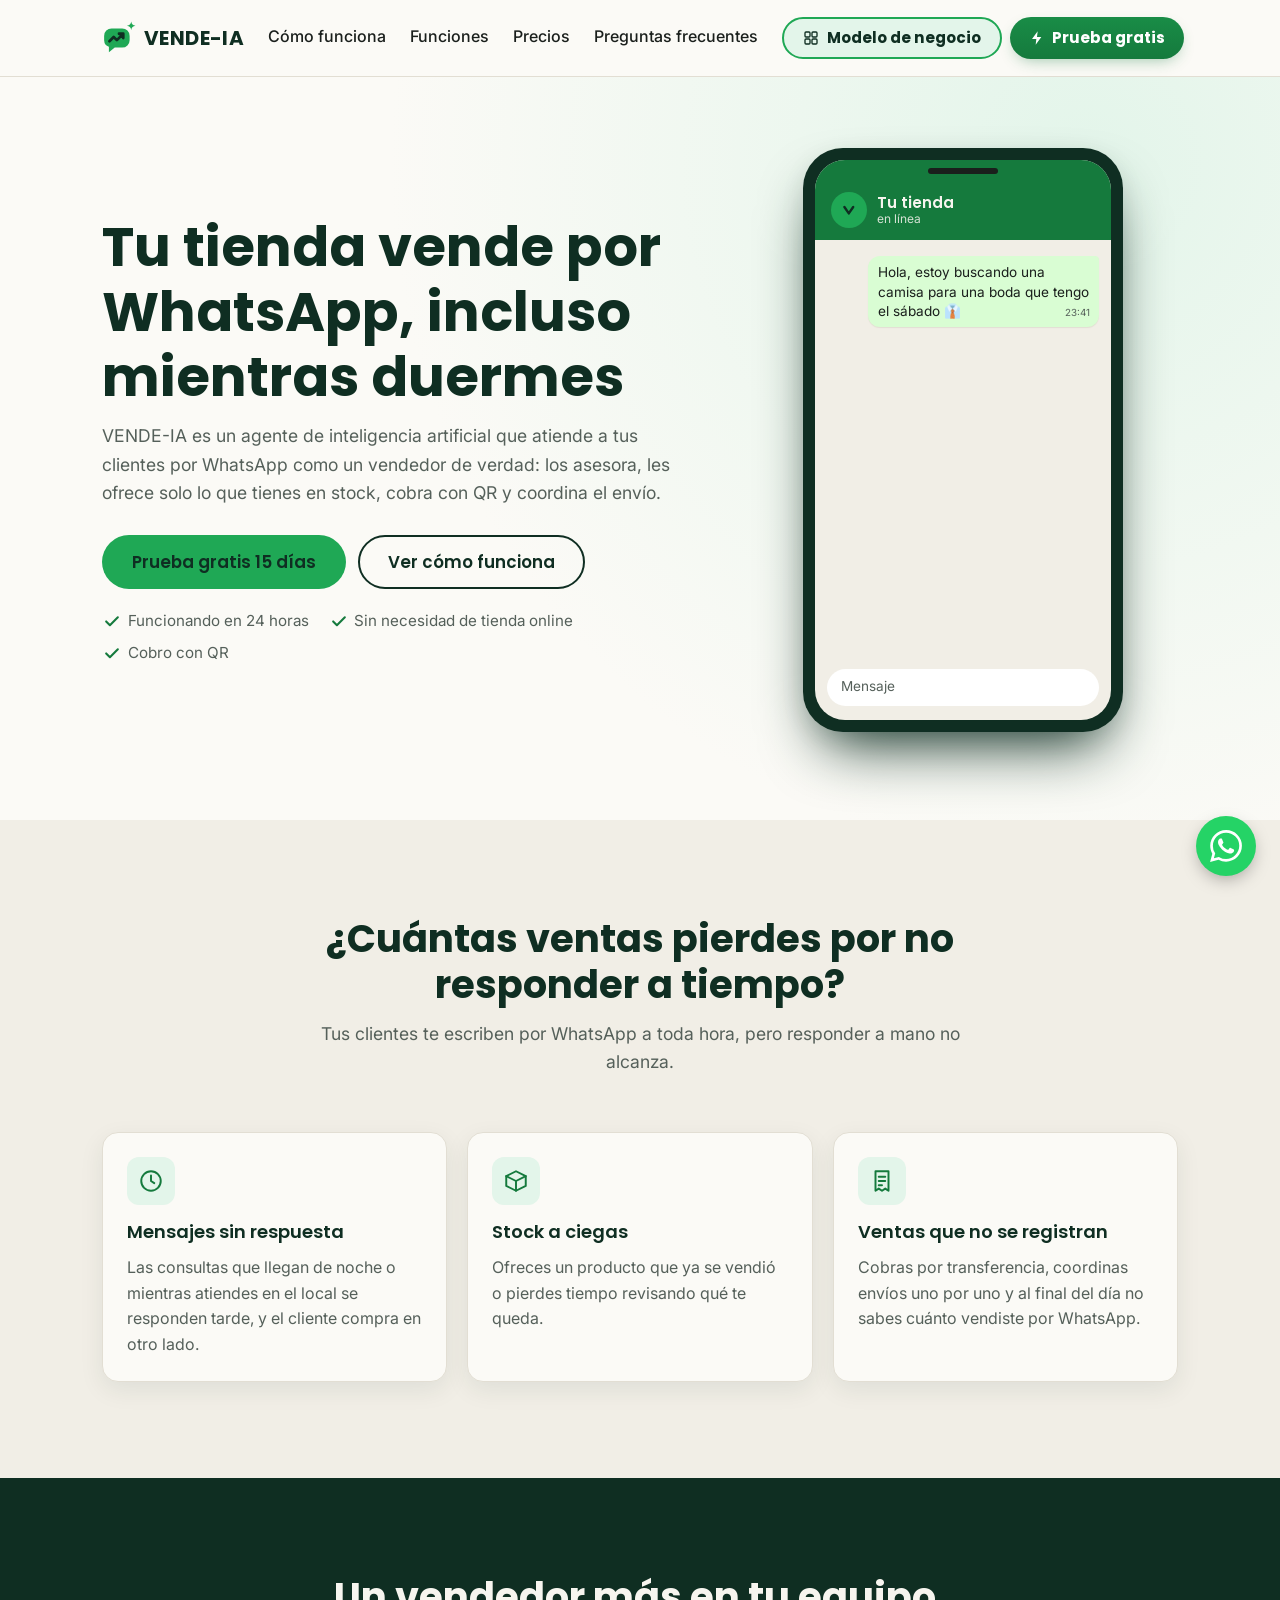
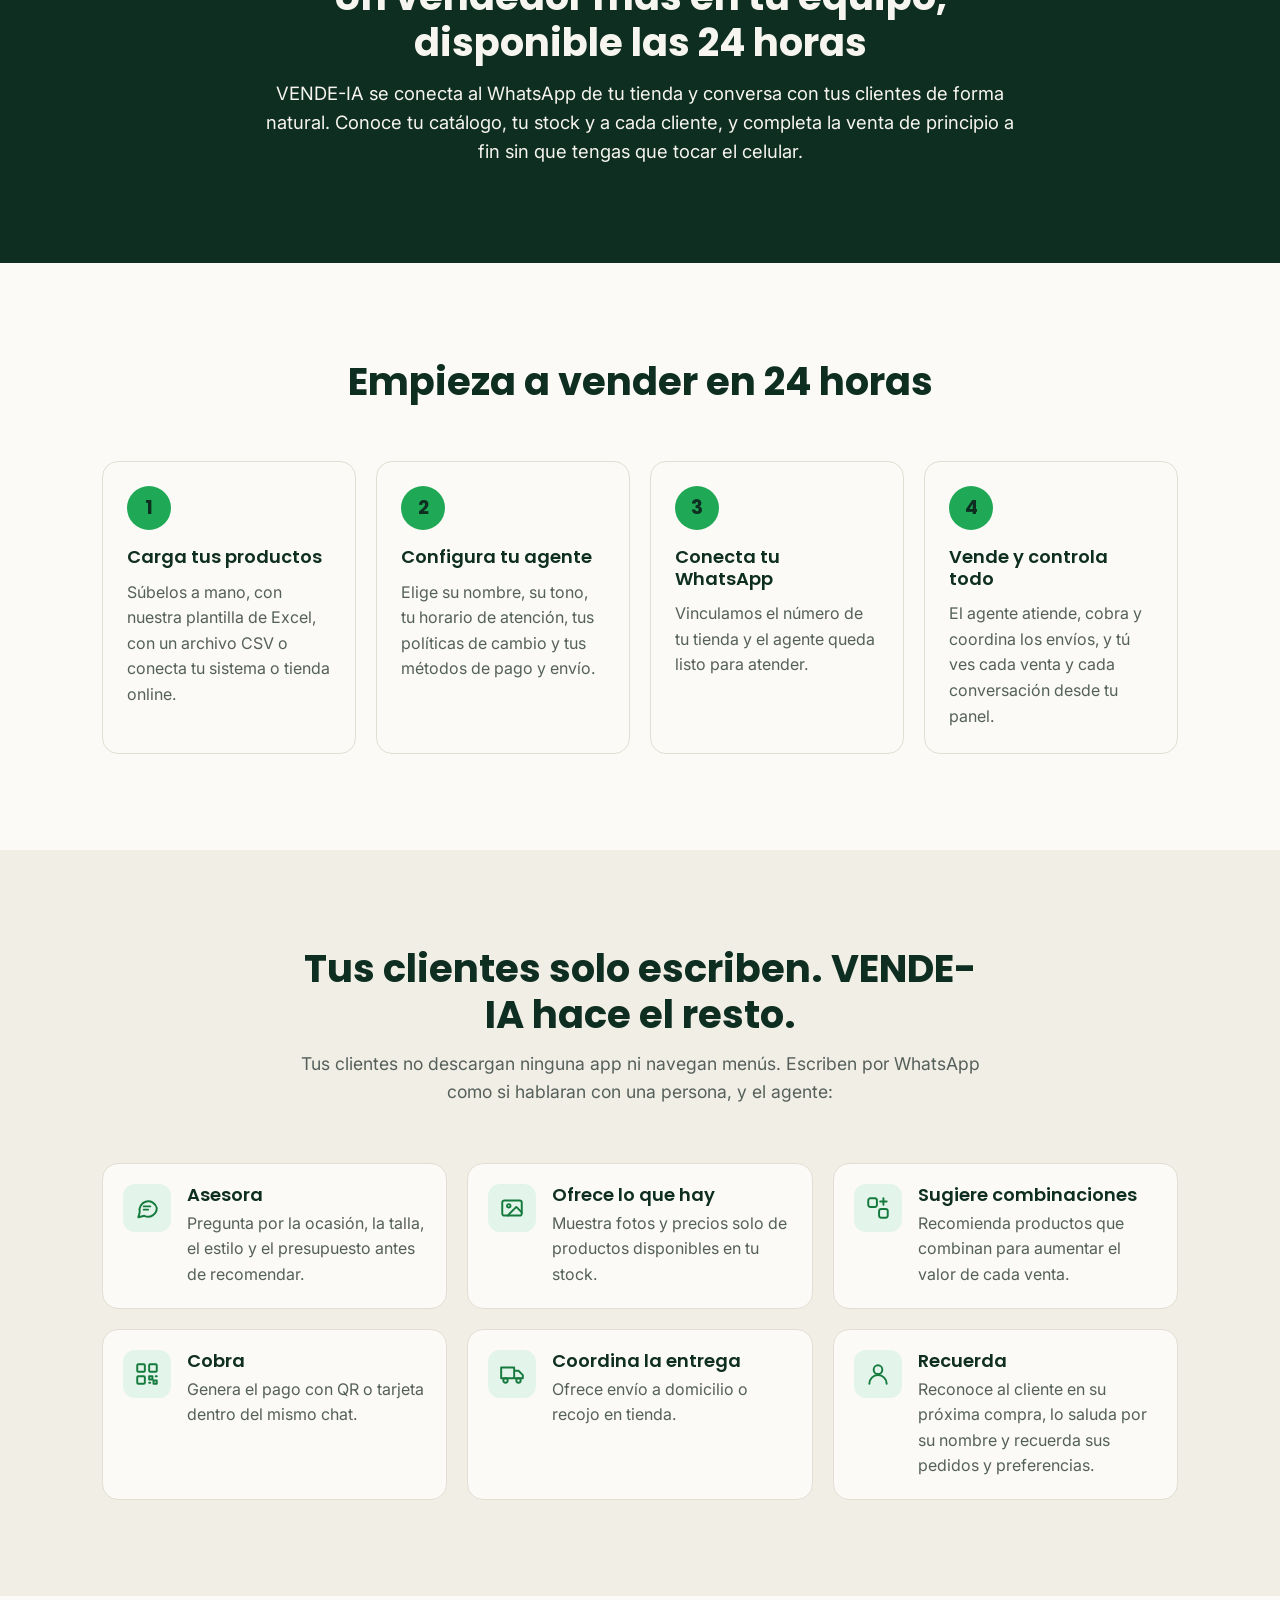
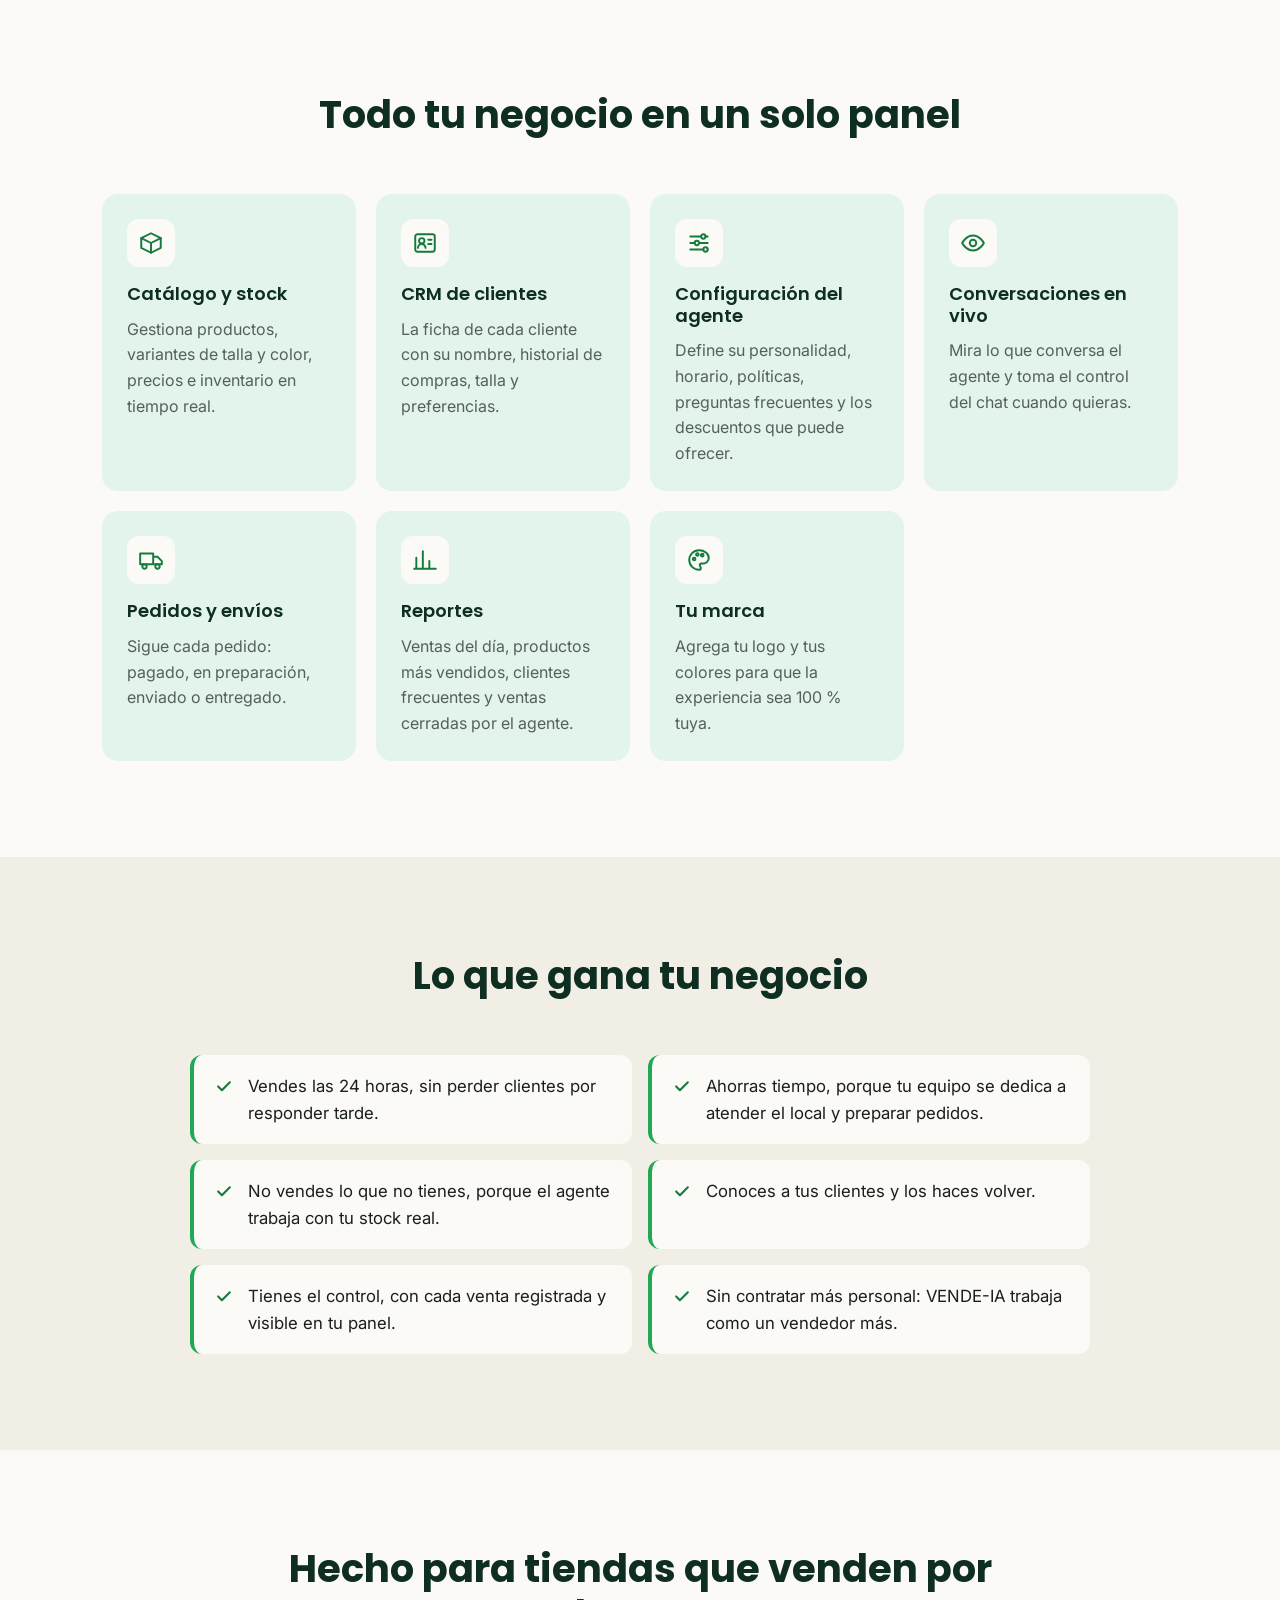
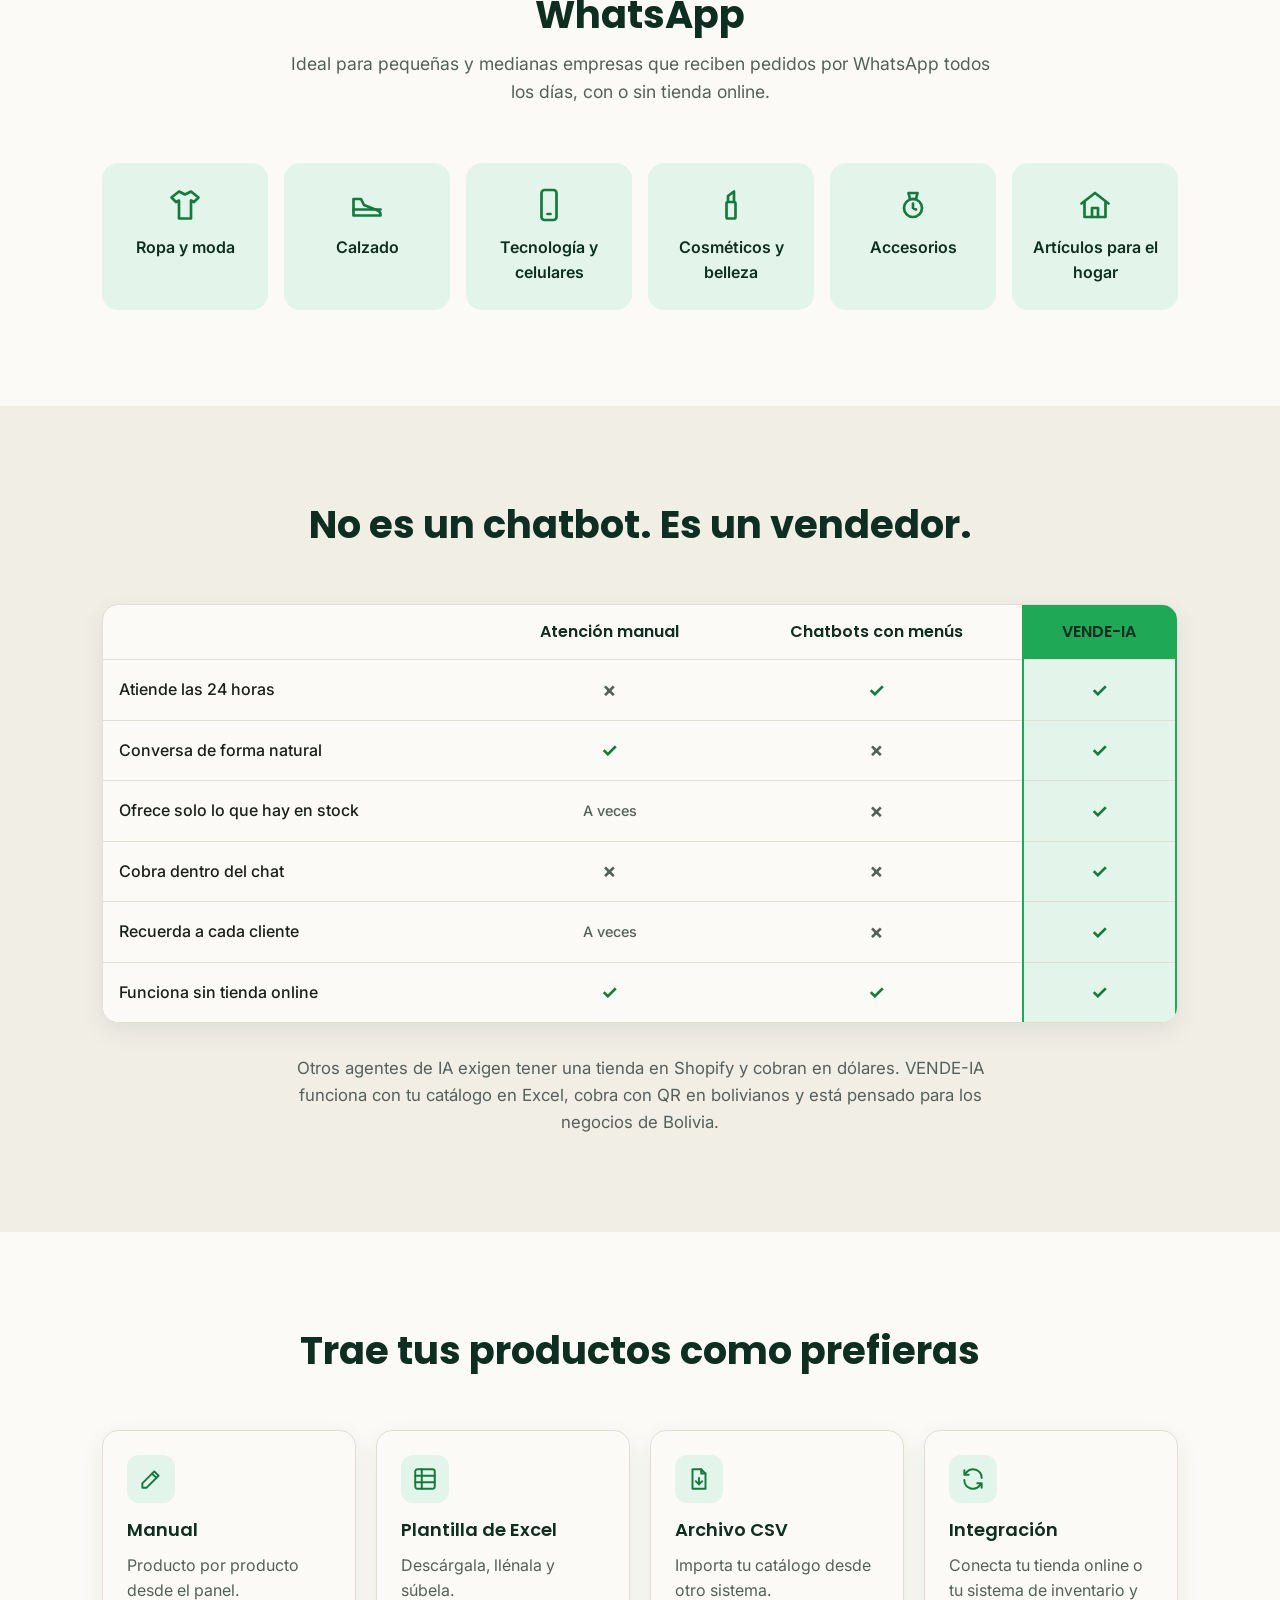
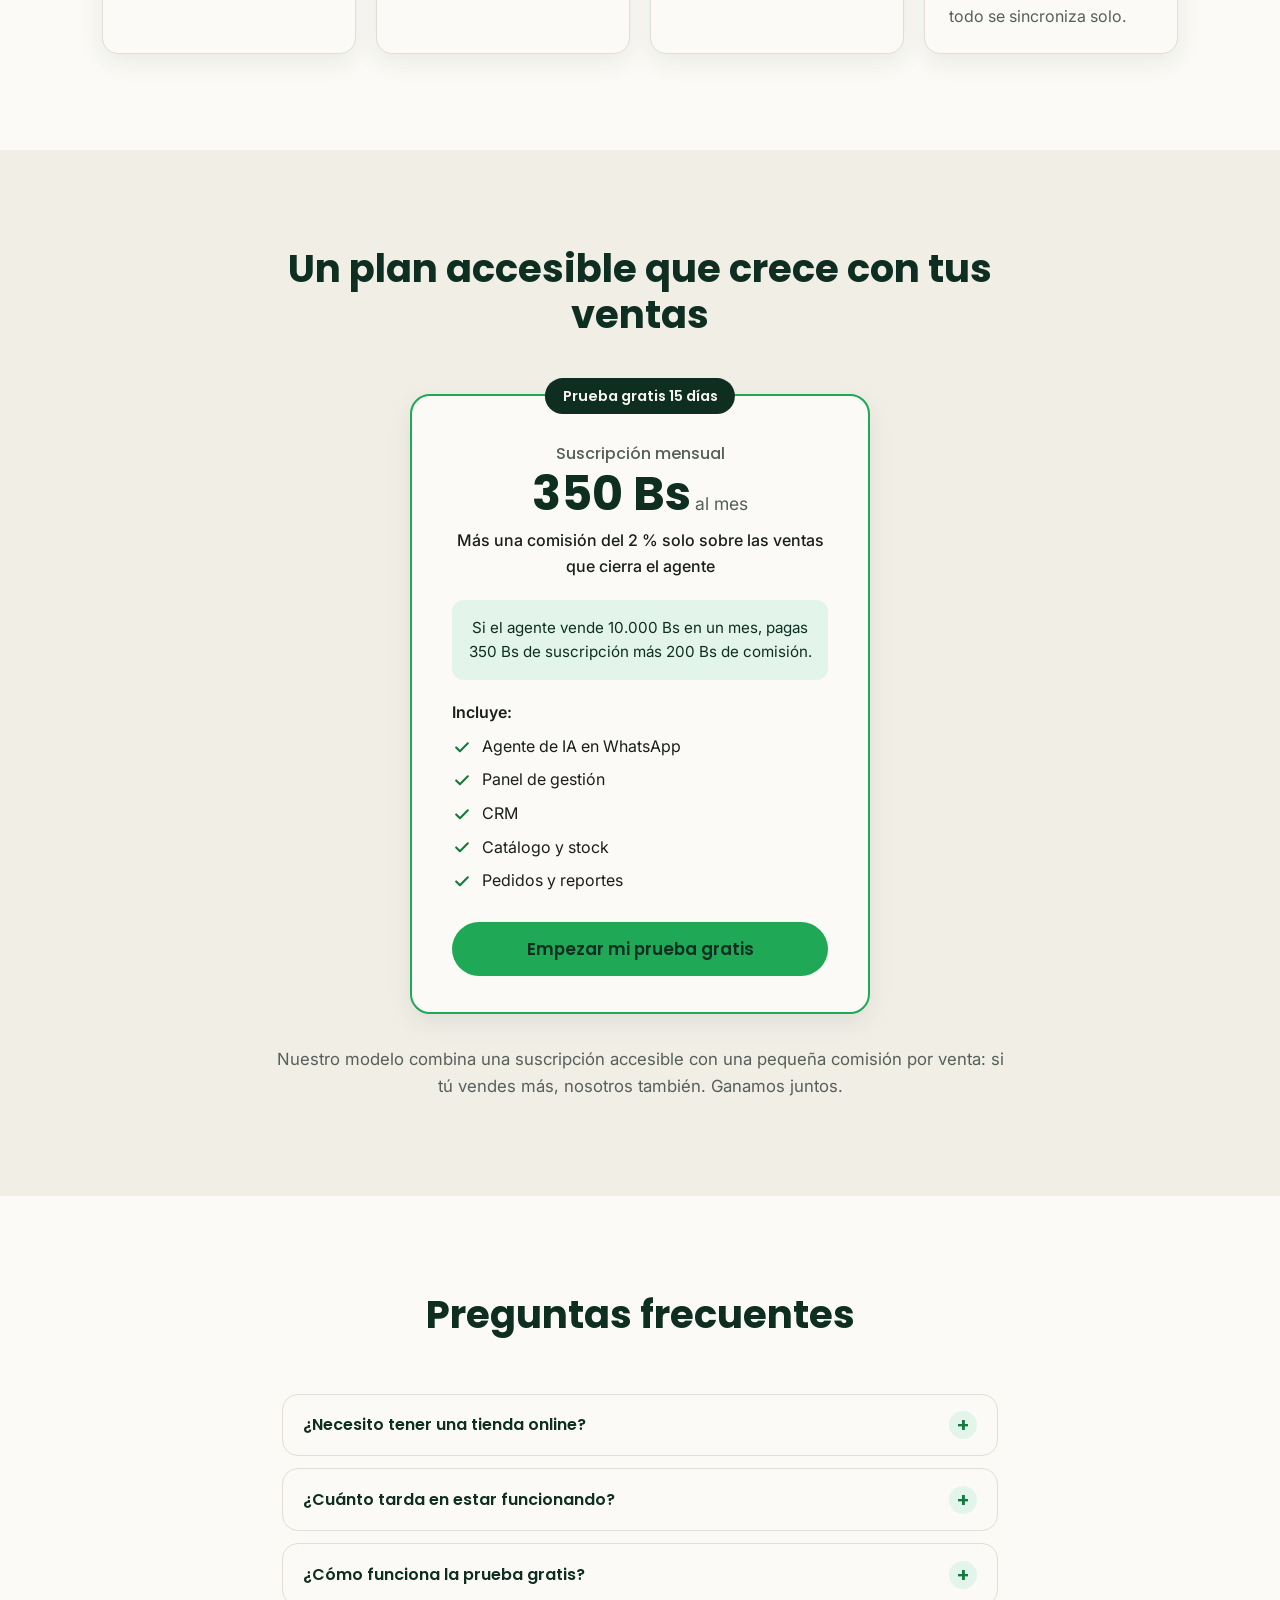
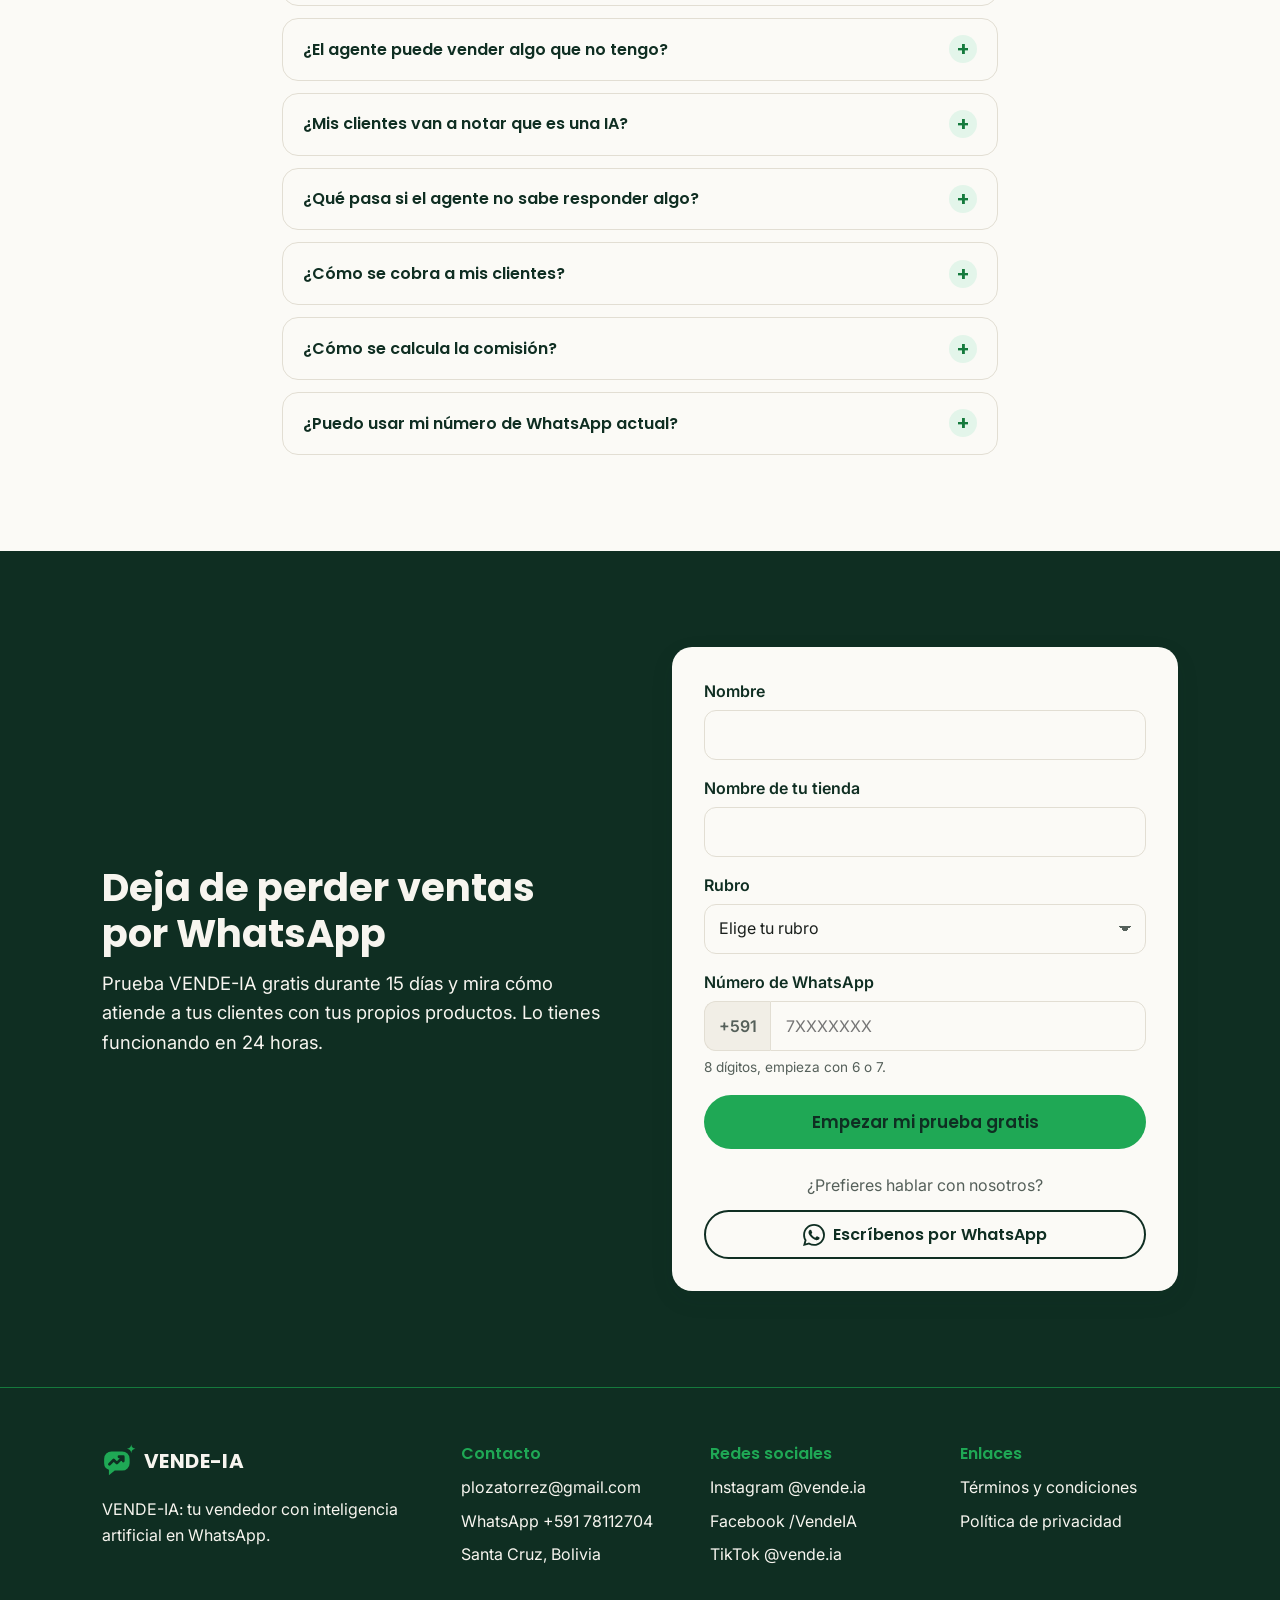
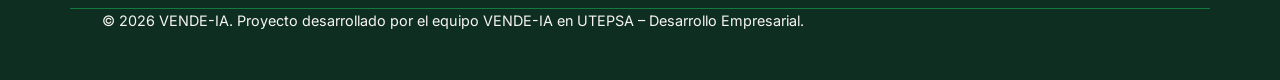
==== commit b5954395: "Rediseñar los botones "Prueba gratis" y "Modelo de negocio" del menú - "Prueba gratis": píldora con " ====
--- a/index.html
+++ b/index.html
@@ -43,6 +43,14 @@
         <span class="logo__texto">VENDE-IA</span>
       </a>
 
+      <a class="nav__boton nav__boton--prueba nav__boton--compacto" href="#prueba">
+        <span class="nav__brillo" aria-hidden="true"></span>
+        <svg class="nav__boton-icono" viewBox="0 0 24 24" aria-hidden="true" focusable="false">
+          <path d="M13 2L4.5 13.5H11L10 22l8.5-11.5H12z" />
+        </svg>
+        Prueba gratis
+      </a>
+
       <button class="nav__toggle" type="button" aria-expanded="false" aria-controls="nav-menu" aria-label="Abrir menú">
         <span class="nav__toggle-linea"></span>
         <span class="nav__toggle-linea"></span>
@@ -55,9 +63,25 @@
           <li><a href="#funciones">Funciones</a></li>
           <li><a href="#precios">Precios</a></li>
           <li><a href="#preguntas">Preguntas frecuentes</a></li>
-          <li><a href="canvas.html">Modelo de negocio</a></li>
         </ul>
-        <a class="boton boton--primario nav__cta" href="#prueba">Prueba gratis</a>
+        <div class="nav__acciones">
+          <a class="nav__boton nav__boton--canvas" href="canvas.html">
+            <svg class="nav__boton-icono" viewBox="0 0 24 24" aria-hidden="true" focusable="false">
+              <rect x="3" y="3" width="7.5" height="7.5" rx="1.5" />
+              <rect x="13.5" y="3" width="7.5" height="7.5" rx="1.5" />
+              <rect x="3" y="13.5" width="7.5" height="7.5" rx="1.5" />
+              <rect x="13.5" y="13.5" width="7.5" height="7.5" rx="1.5" />
+            </svg>
+            Modelo de negocio
+          </a>
+          <a class="nav__boton nav__boton--prueba" href="#prueba">
+            <span class="nav__brillo" aria-hidden="true"></span>
+            <svg class="nav__boton-icono" viewBox="0 0 24 24" aria-hidden="true" focusable="false">
+              <path d="M13 2L4.5 13.5H11L10 22l8.5-11.5H12z" />
+            </svg>
+            Prueba gratis
+          </a>
+        </div>
       </nav>
     </div>
   </header>
@@ -914,4 +938,4 @@
   <script src="js/main.js"></script>
 </body>
 
-</html>+</html>
--- a/css/styles.css
+++ b/css/styles.css
@@ -27,6 +27,11 @@
   /* Botón flotante de WhatsApp (color oficial) */
   --color-whatsapp: #25D366;
   --color-whatsapp-icono: #FFFFFF;
+
+  /* Botones destacados del menú */
+  --color-boton-texto: #FFFFFF;
+  --sombra-verde: rgba(21, 122, 61, 0.45);
+  --sombra-verde-fuerte: rgba(21, 122, 61, 0.6);
 
   /* Business Model Canvas: fondo pastel + color fuerte del ícono */
   --canvas-azul: #E4ECFA;
@@ -256,6 +261,7 @@
 .logo {
   display: inline-flex;
   align-items: center;
+  flex-shrink: 0;
   gap: 0.5rem;
   text-decoration: none;
   color: var(--color-secundario);
@@ -382,10 +388,169 @@
   color: var(--color-primario-oscuro);
 }
 
-/* Página actual (por ejemplo, "Modelo de negocio" en canvas.html) */
-.nav__enlaces a[aria-current="page"] {
-  color: var(--color-primario-oscuro);
-  font-weight: 600;
+/* ---------- Botones destacados del menú ---------- */
+/* Los fondos y sombras de hover se animan con una capa ::before (opacity)
+   para mover solo transform y opacity. */
+.nav__acciones {
+  display: flex;
+  flex-direction: column;
+  gap: 0.75rem;
+}
+
+.nav__boton {
+  position: relative;
+  isolation: isolate;
+  display: inline-flex;
+  align-items: center;
+  justify-content: center;
+  gap: 0.45rem;
+  min-height: 48px;
+  padding: 0.6rem 1.25rem;
+  font-family: var(--fuente-titulos);
+  font-weight: 700;
+  font-size: 1rem;
+  line-height: 1.2;
+  text-decoration: none;
+  white-space: nowrap;
+  border-radius: 999px;
+  transition: transform 0.2s ease;
+}
+
+.nav__boton::before {
+  content: "";
+  position: absolute;
+  inset: 0;
+  z-index: -1;
+  border-radius: inherit;
+  opacity: 0;
+  transition: opacity 0.2s ease;
+  pointer-events: none;
+}
+
+.nav__boton-icono {
+  flex-shrink: 0;
+  width: 18px;
+  height: 18px;
+}
+
+.nav__boton:focus-visible {
+  outline: 3px solid var(--color-secundario);
+  outline-offset: 3px;
+  border-radius: 999px;
+}
+
+/* "Prueba gratis": el botón principal. El degradado va de un verde
+   medio a --color-primario-oscuro para que el texto blanco en negrita
+   tenga contraste suficiente (4,5:1 o más) en toda la zona del texto. */
+.nav__boton--prueba {
+  order: -1; /* en el menú del celular va primero */
+  color: var(--color-boton-texto);
+  background: var(--color-primario-oscuro);
+  background: linear-gradient(180deg,
+      color-mix(in srgb, var(--color-primario) 40%, var(--color-primario-oscuro)) 0%,
+      var(--color-primario-oscuro) 100%);
+  box-shadow: 0 6px 16px -6px var(--sombra-verde);
+}
+
+.nav__boton--prueba .nav__boton-icono {
+  fill: currentColor;
+}
+
+.nav__boton--prueba::before {
+  box-shadow: 0 14px 28px -8px var(--sombra-verde-fuerte);
+}
+
+.nav__boton--prueba:hover::before {
+  opacity: 1;
+}
+
+/* Brillo que cruza el botón */
+.nav__brillo {
+  position: absolute;
+  inset: 0;
+  border-radius: inherit;
+  overflow: hidden;
+  pointer-events: none;
+}
+
+.nav__brillo::before {
+  content: "";
+  position: absolute;
+  top: 0;
+  bottom: 0;
+  left: 0;
+  width: 45%;
+  background: linear-gradient(105deg, transparent 0%,
+      color-mix(in srgb, var(--color-boton-texto) 40%, transparent) 50%, transparent 100%);
+  transform: translateX(-120%);
+  opacity: 0;
+}
+
+/* "Modelo de negocio": secundario, se rellena de verde al pasar el cursor
+   y queda rellenado en canvas.html (página actual). */
+.nav__boton--canvas {
+  color: var(--color-secundario);
+  background: var(--color-primario-claro);
+  border: 2px solid var(--color-primario);
+}
+
+.nav__boton--canvas .nav__boton-icono {
+  fill: none;
+  stroke: currentColor;
+  stroke-width: 2;
+}
+
+.nav__boton--canvas::before {
+  inset: -2px;
+  background: var(--color-primario);
+}
+
+.nav__boton--canvas:hover::before,
+.nav__boton--canvas[aria-current="page"]::before {
+  opacity: 1;
+}
+
+/* "Prueba gratis" compacto en la barra del celular: sin ícono para no
+   apretar el logo, y solo desde 360px de ancho. */
+.nav__boton--compacto {
+  display: none;
+  min-height: 40px;
+  order: 0;
+  margin-left: auto;
+  margin-right: 0.25rem;
+  padding: 0.4rem 0.9rem;
+  font-size: 0.85rem;
+}
+
+.nav__boton--compacto .nav__boton-icono {
+  display: none;
+}
+
+@media (min-width: 360px) {
+  .nav__boton--compacto {
+    display: inline-flex;
+  }
+}
+
+@media (prefers-reduced-motion: no-preference) {
+  .nav__boton:hover {
+    transform: translateY(-2px);
+  }
+
+  .nav__boton:active {
+    transform: translateY(1px) scale(0.98);
+  }
+
+  .nav__brillo::before {
+    animation: brillo-boton 5s ease-in-out 1.5s infinite;
+  }
+}
+
+@keyframes brillo-boton {
+  0% { transform: translateX(-120%); opacity: 0; }
+  4% { opacity: 1; }
+  22% { transform: translateX(260%); opacity: 1; }
+  26%, 100% { transform: translateX(260%); opacity: 0; }
 }
 
 /* ---------- Portada ---------- */
@@ -1984,7 +2149,7 @@
   }
 
   .nav__barra {
-    gap: 1.5rem;
+    gap: 1rem; /* 1.5rem desde 1200px */
   }
 
   .nav__toggle {
@@ -1996,7 +2161,7 @@
     display: flex;
     flex-direction: row;
     align-items: center;
-    gap: 1rem; /* compacto hasta 1200px, ver abajo */
+    gap: 0.75rem; /* compacto hasta 1200px, ver abajo */
     padding: 0;
     background: transparent;
     border: 0;
@@ -2005,27 +2170,43 @@
 
   .nav__enlaces {
     display: flex;
-    gap: 0.85rem;
+    gap: 0.7rem;
   }
 
   .nav__enlaces a {
     padding: 0.5rem 0;
     border-bottom: 2px solid transparent;
-    font-size: 0.88rem;
+    font-size: 0.85rem;
     white-space: nowrap;
   }
 
-  .nav__cta {
+  .nav__boton--compacto {
+    display: none;
+  }
+
+  .nav__acciones {
+    flex-direction: row;
+    align-items: center;
     flex-shrink: 0;
-    padding: 0.6rem 1.1rem;
-    white-space: nowrap;
+    gap: 0.5rem;
+  }
+
+  .nav__boton {
+    min-height: 42px;
+    padding: 0.45rem 0.75rem;
+    font-size: 0.85rem;
+  }
+
+  .nav__boton-icono {
+    width: 15px;
+    height: 15px;
+  }
+
+  .nav__boton--prueba {
+    order: 0;
   }
 
   .nav__enlaces a:hover {
-    border-bottom-color: var(--color-primario);
-  }
-
-  .nav__enlaces a[aria-current="page"] {
     border-bottom-color: var(--color-primario);
   }
 
@@ -2198,19 +2379,29 @@
 
 /* Pantallas anchas: el menú recupera su espaciado completo */
 @media (min-width: 1200px) {
+  .nav__barra {
+    gap: 1.5rem;
+  }
+
   .nav__menu {
-    gap: 2rem;
+    gap: 1.5rem;
   }
 
   .nav__enlaces {
-    gap: 1.75rem;
+    gap: 1.5rem;
   }
 
   .nav__enlaces a {
     font-size: 1rem;
   }
 
-  .nav__cta {
-    padding: 0.7rem 1.4rem;
-  }
-}
+  .nav__boton {
+    padding: 0.55rem 1.2rem;
+    font-size: 0.95rem;
+  }
+
+  .nav__boton-icono {
+    width: 16px;
+    height: 16px;
+  }
+}
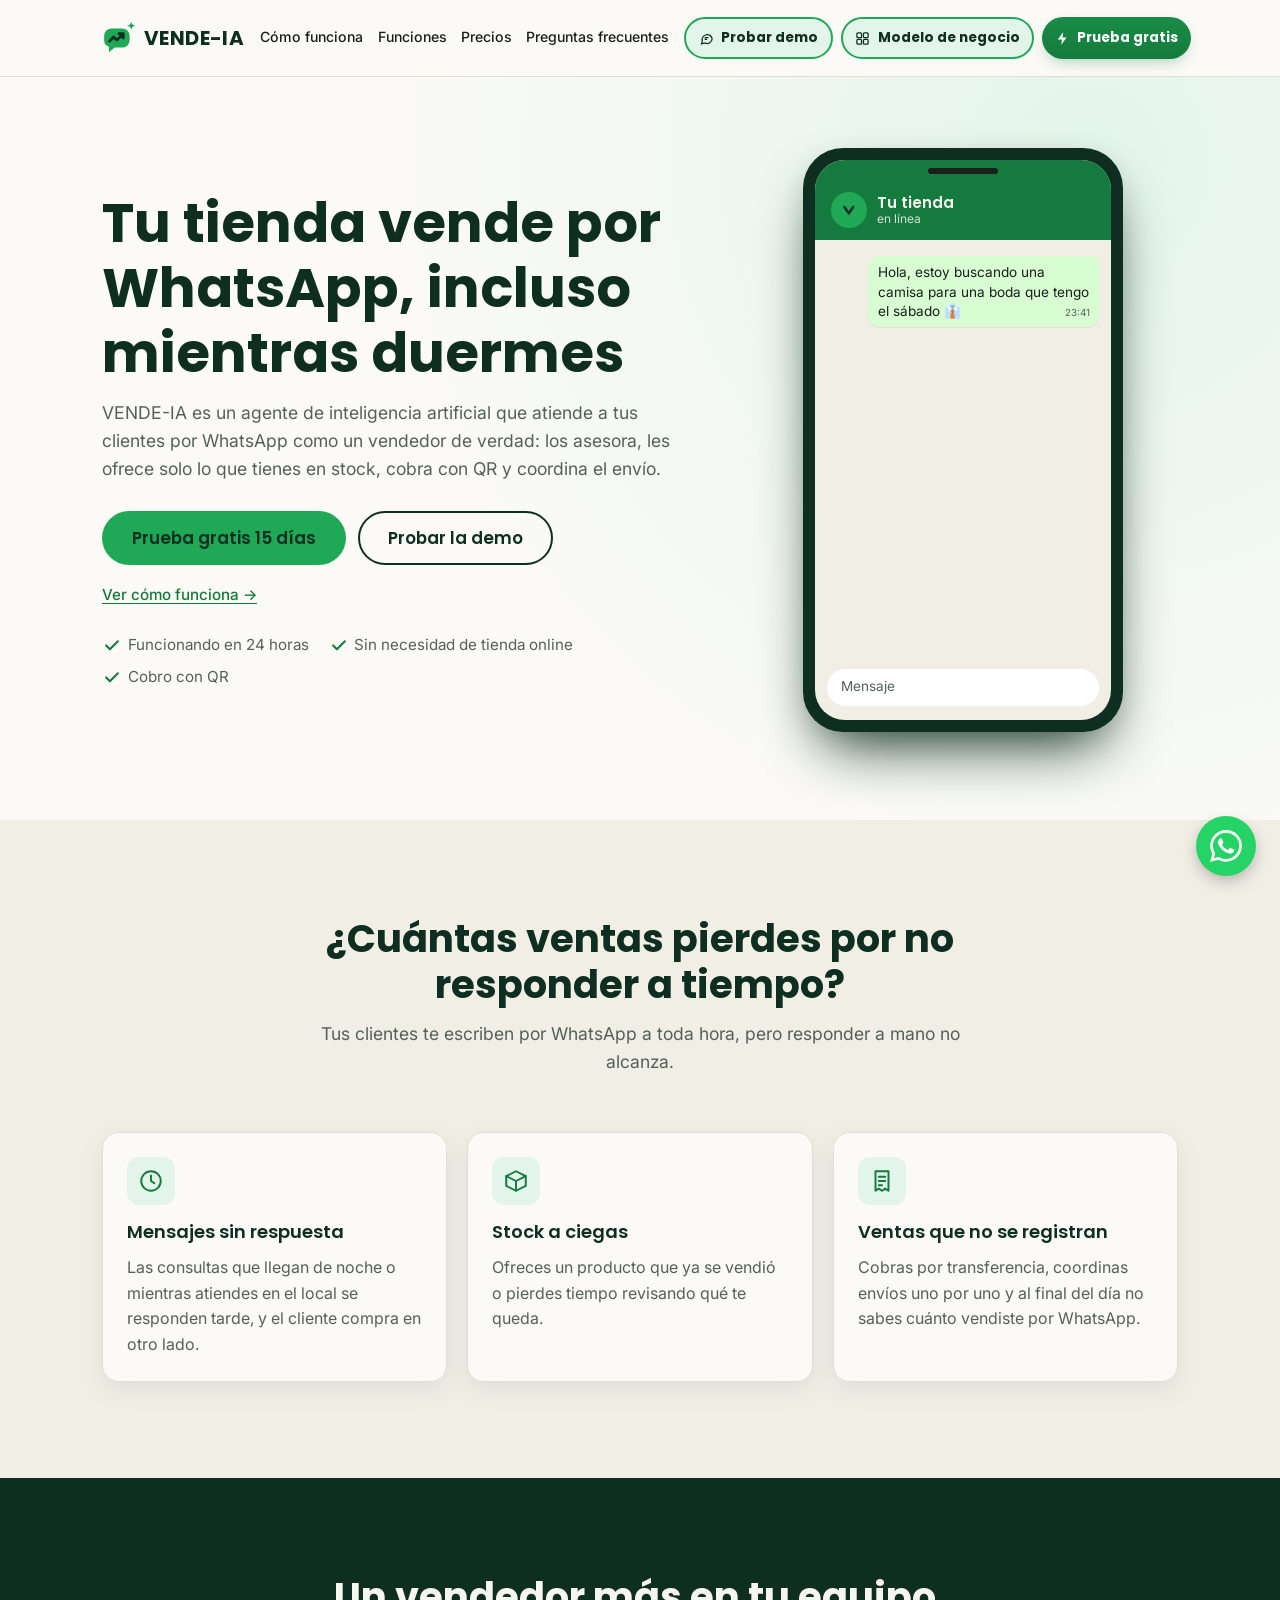
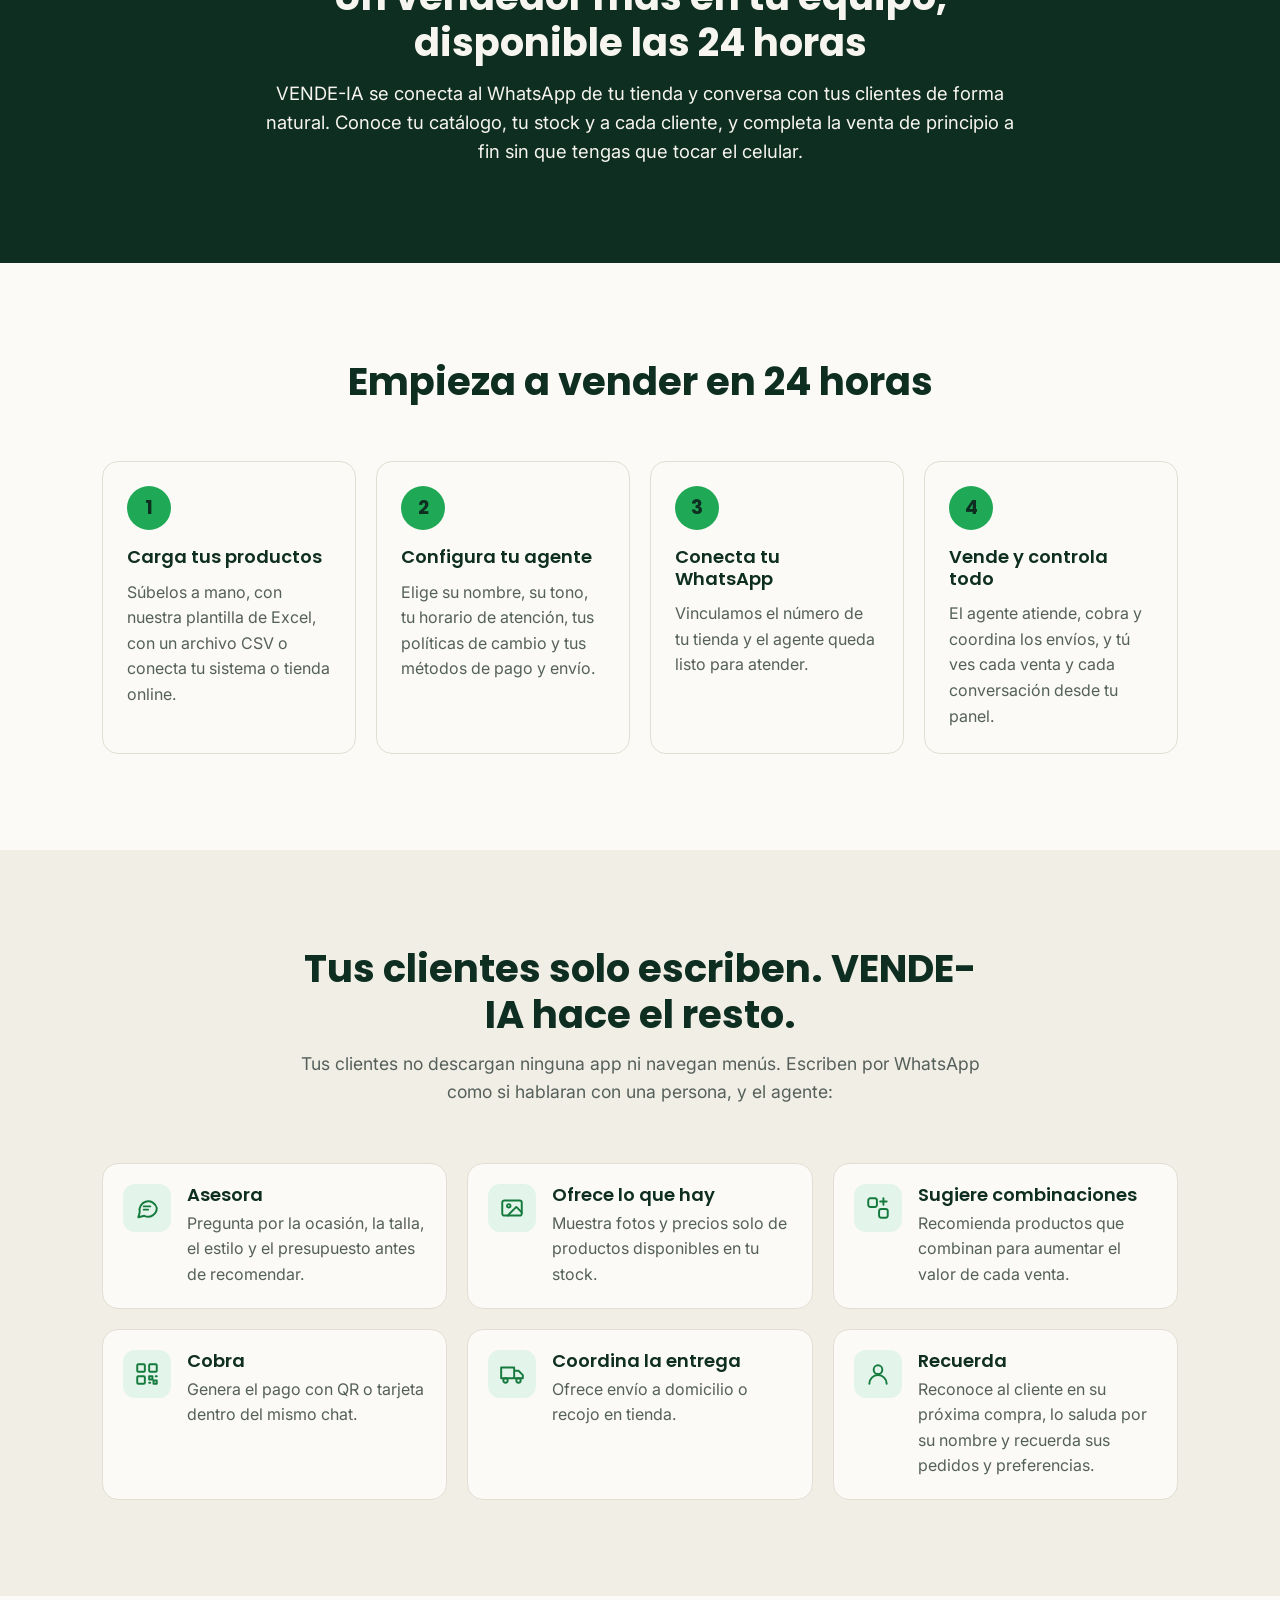
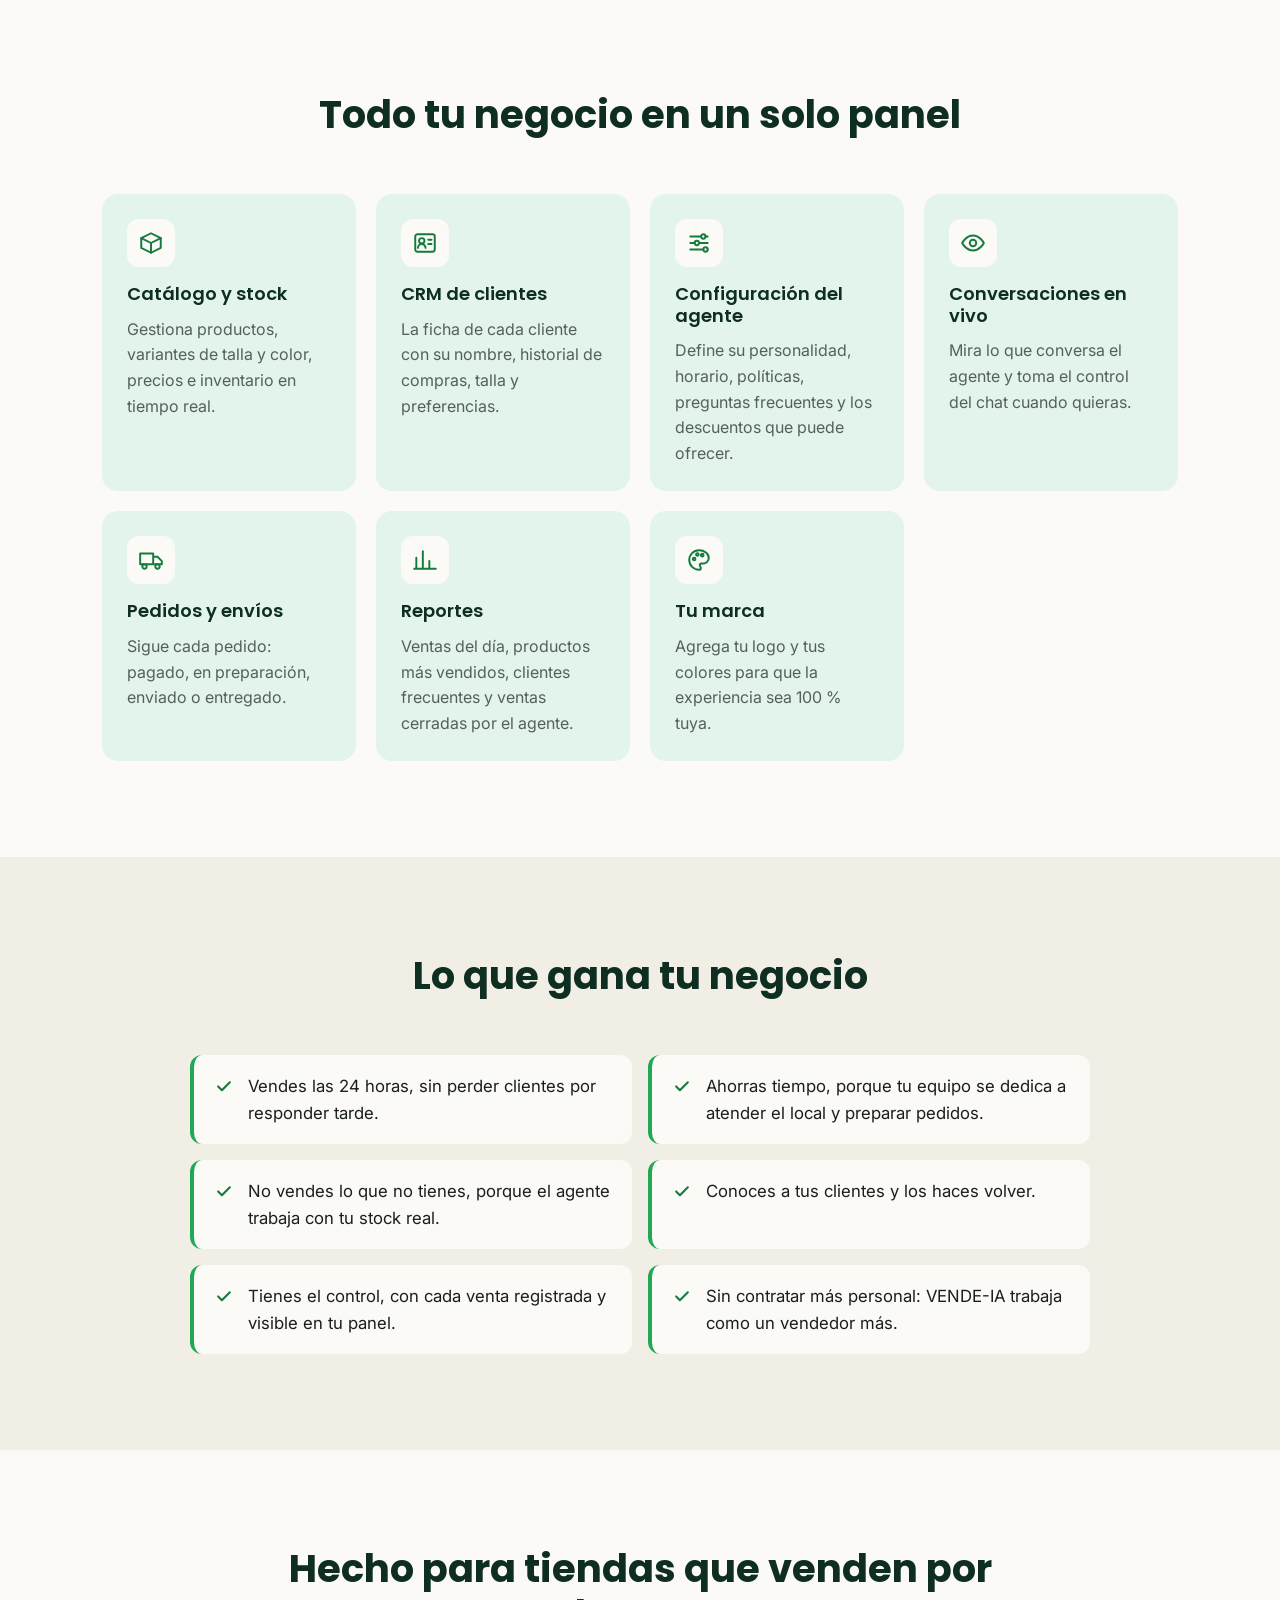
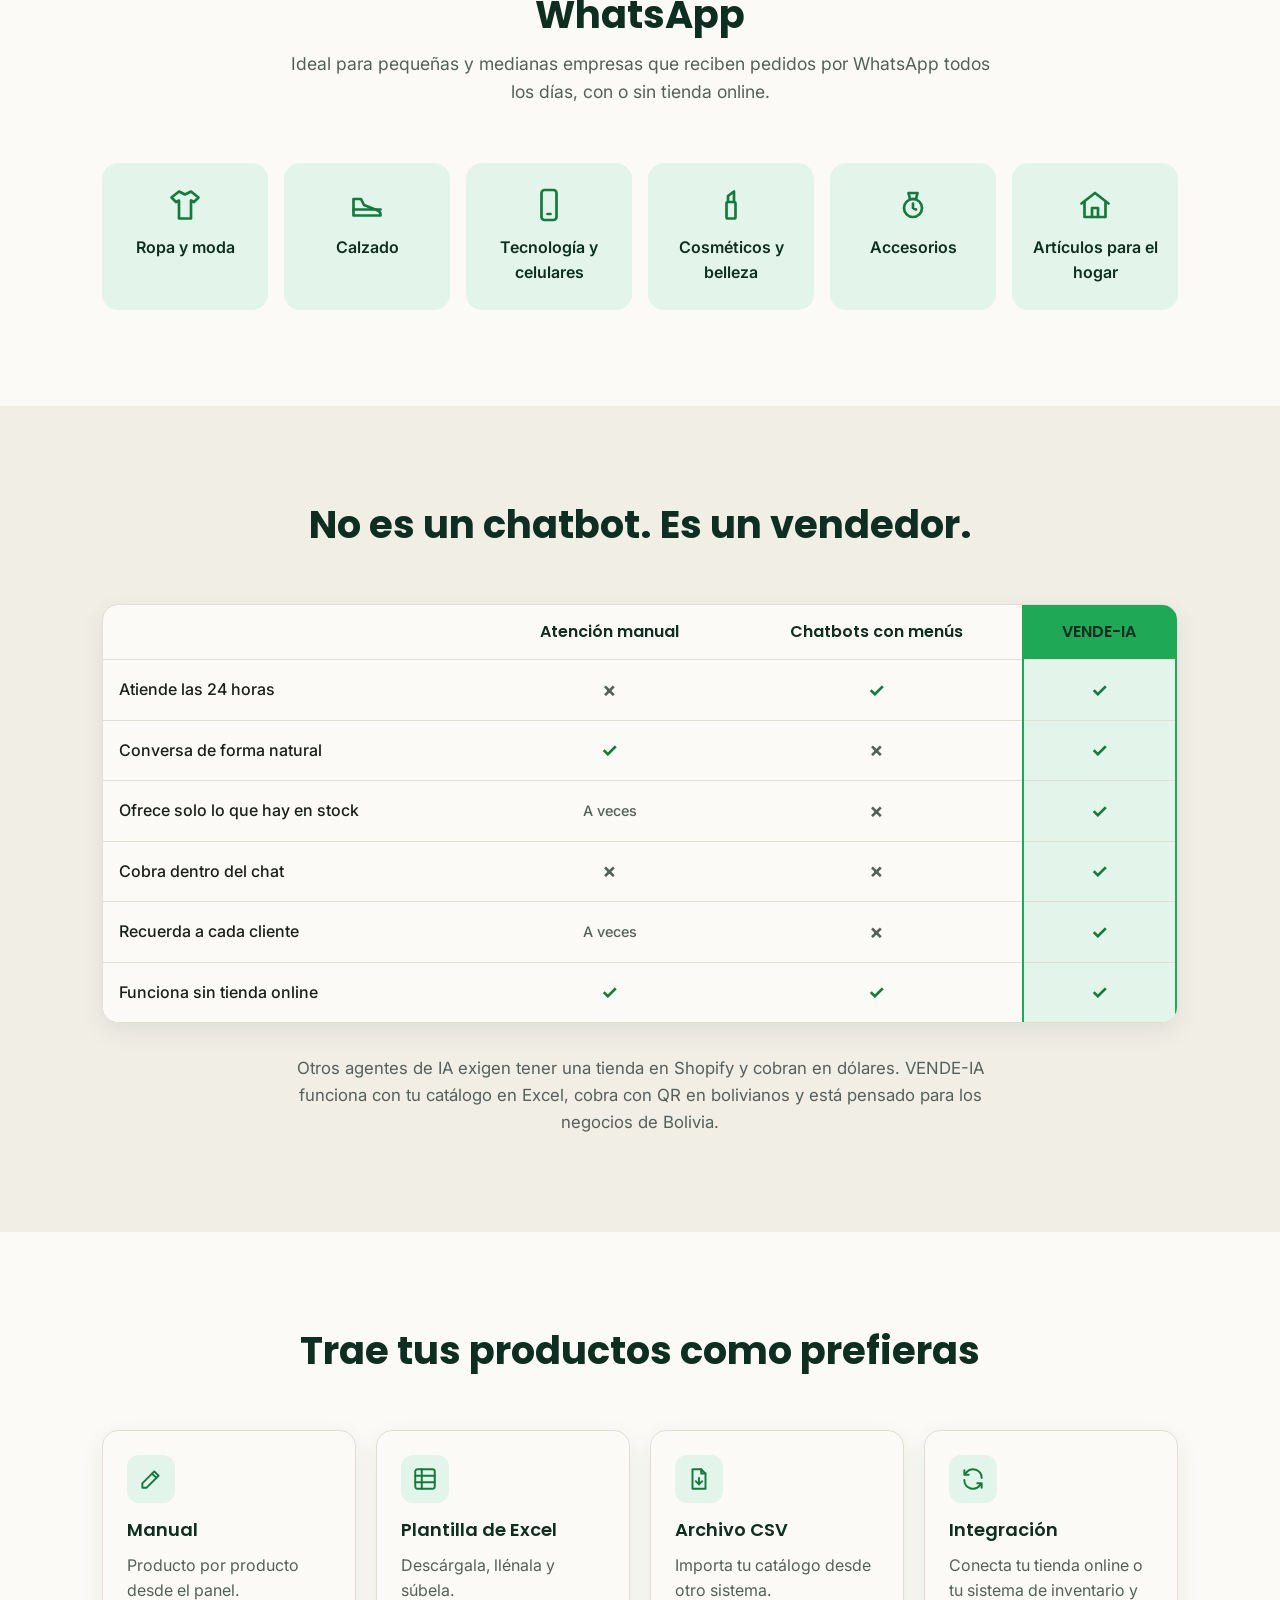
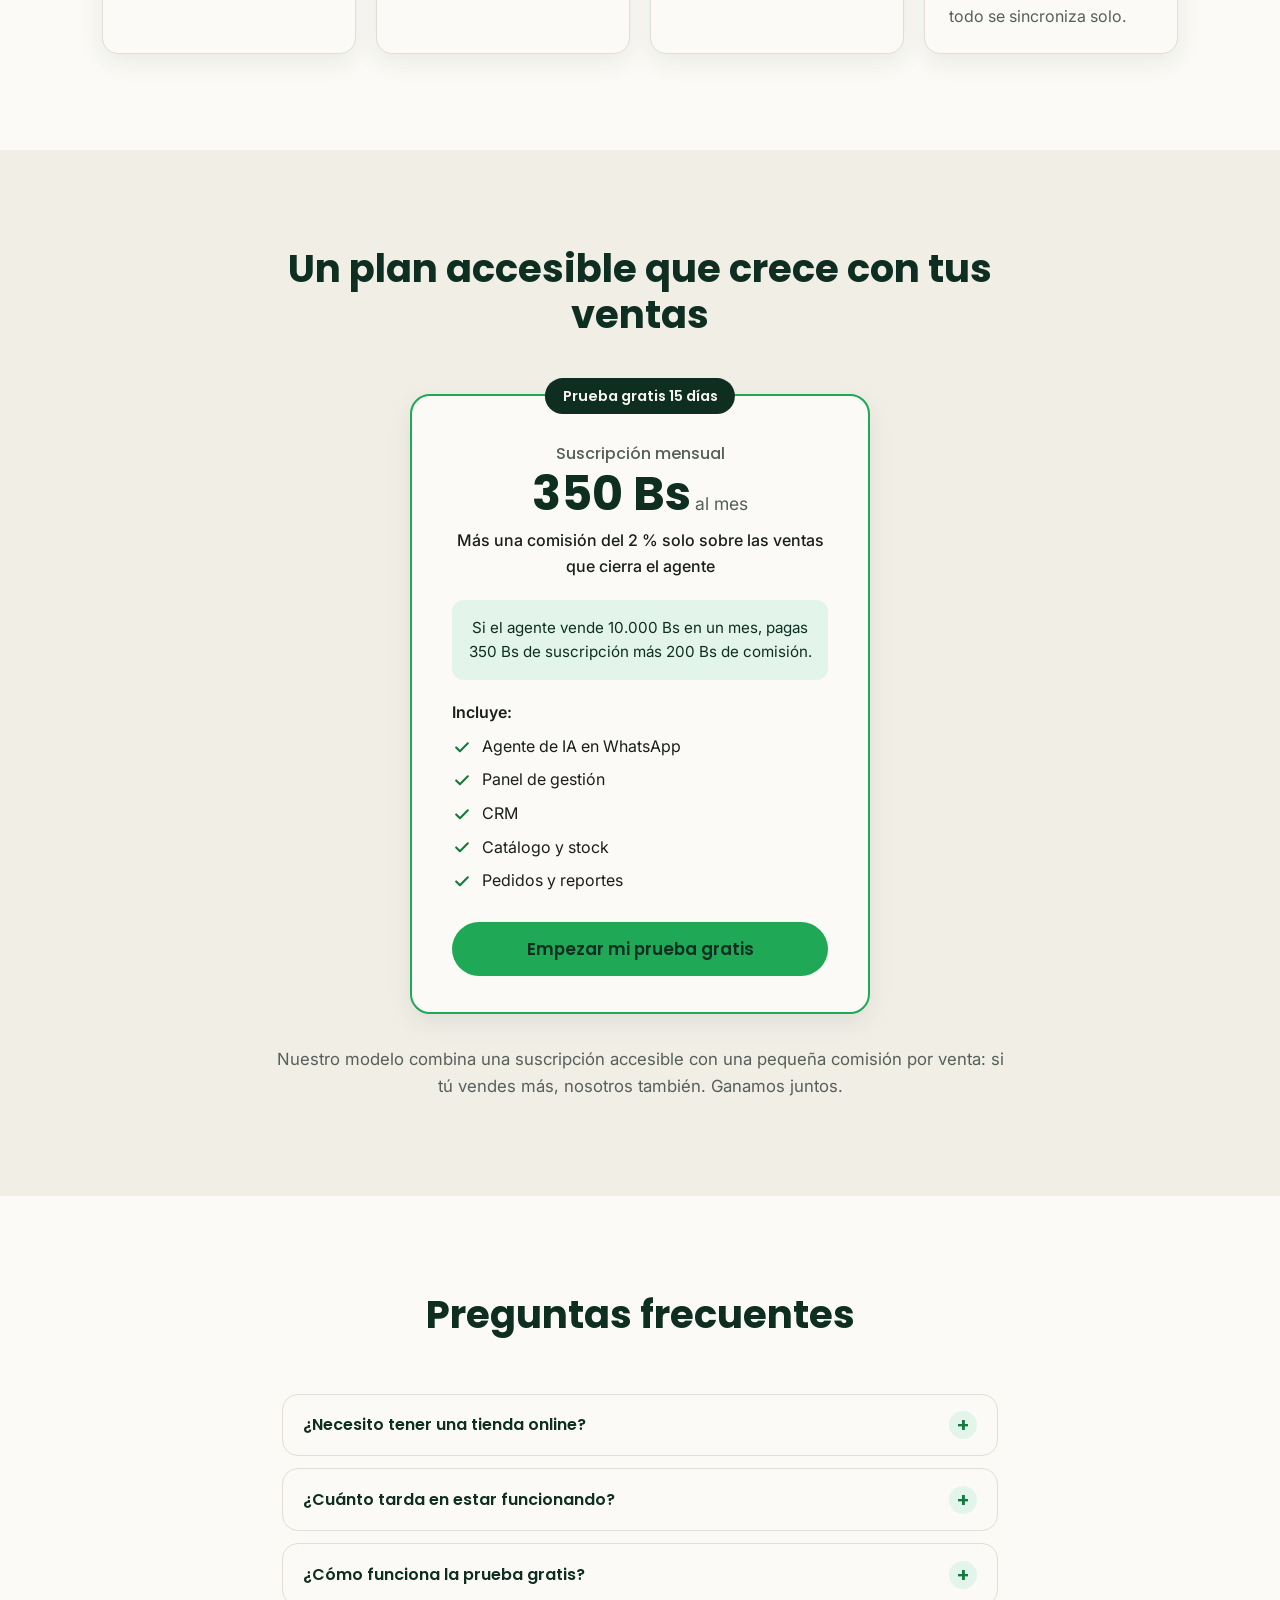
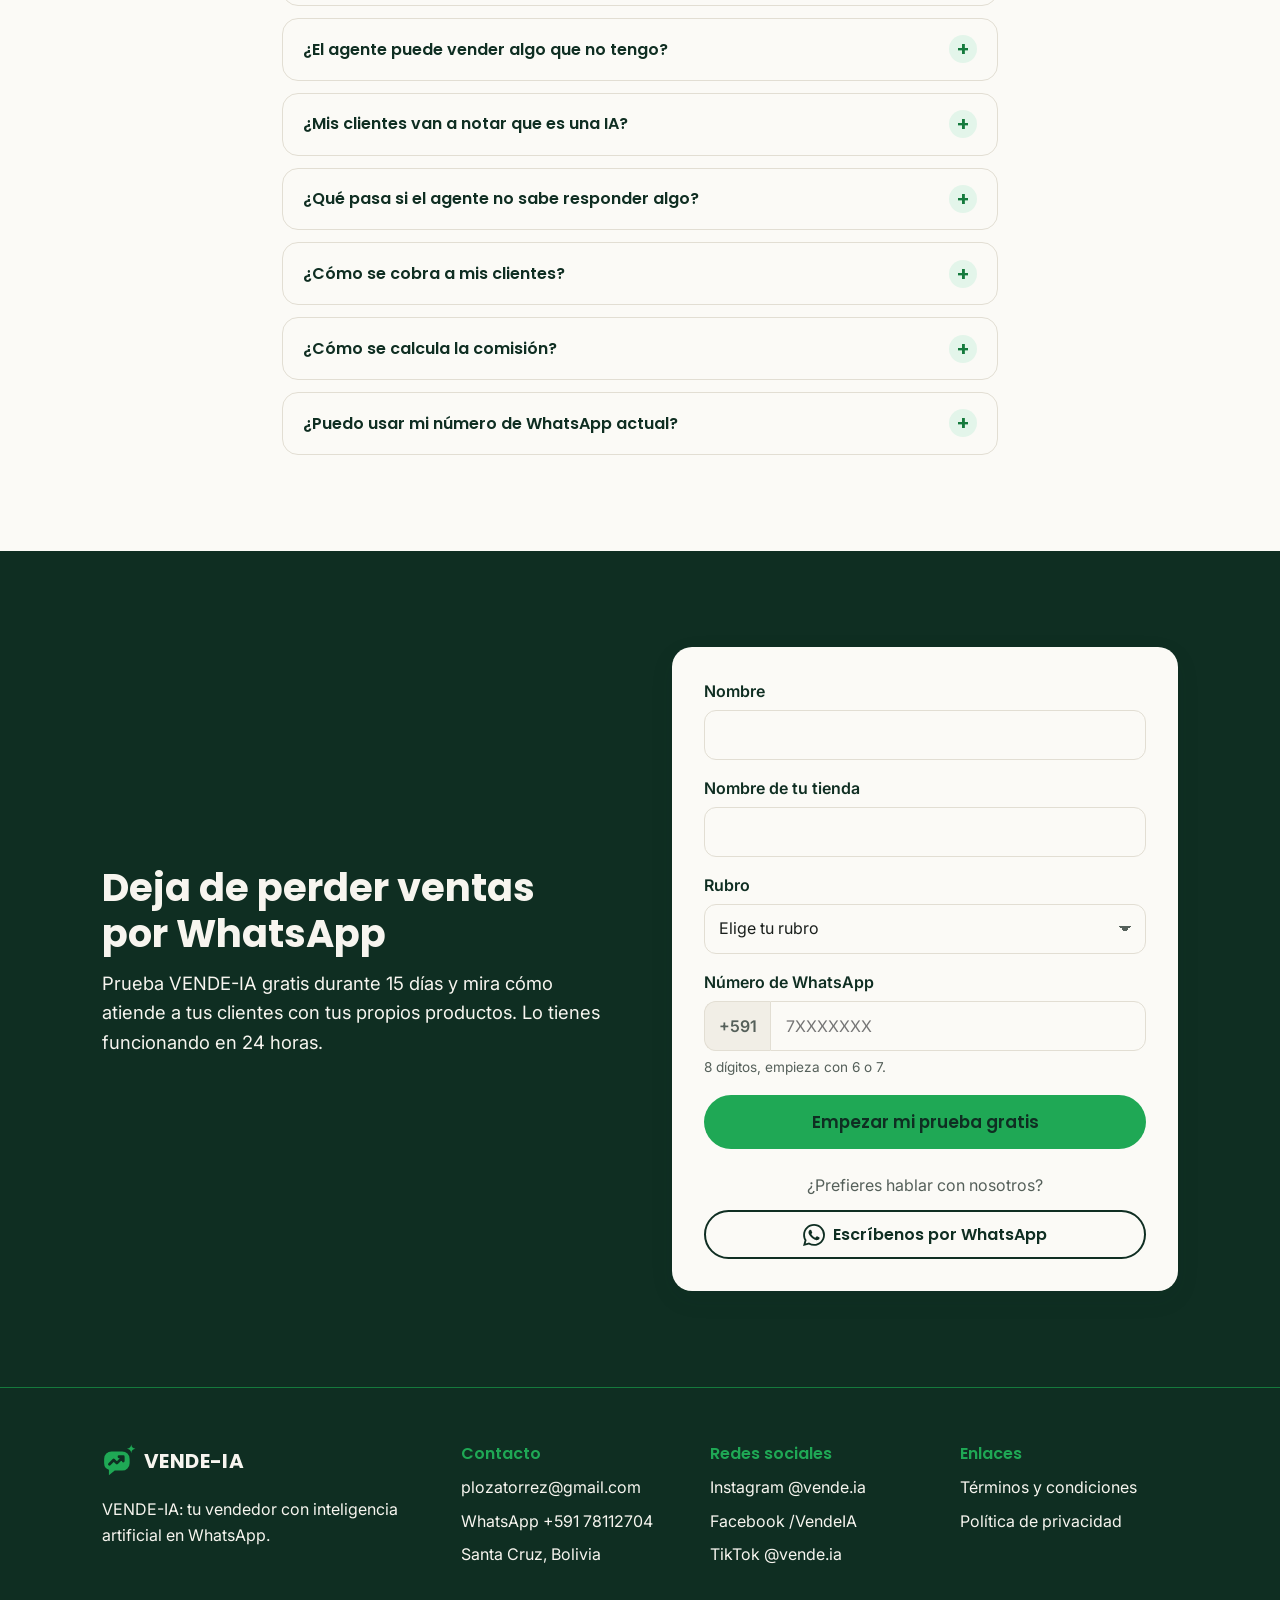
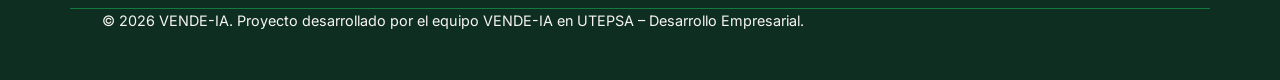
==== commit 1c81c406: "Enlazar el prototipo (prototipo.html) desde el menú y la portada - Agrega prototipo.html, el prototi" ====
--- a/index.html
+++ b/index.html
@@ -24,7 +24,7 @@
   <link
     href="https://fonts.googleapis.com/css2?family=Inter:wght@400;500;600&family=Poppins:wght@500;600;700&display=swap"
     rel="stylesheet">
-  <link rel="stylesheet" href="css/styles.css">
+  <link rel="stylesheet" href="css/styles.css?v=a2be2e82">
 </head>
 
 <body>
@@ -34,7 +34,7 @@
   <header class="nav" id="navegacion">
     <div class="contenedor nav__barra">
       <a class="logo" href="#inicio" aria-label="VENDE-IA, ir al inicio">
-        <svg class="logo__icono" viewBox="0 0 32 32" aria-hidden="true" focusable="false">
+        <svg class="logo__icono" width="32" height="32" viewBox="0 0 32 32" aria-hidden="true" focusable="false">
           <path class="logo__burbuja"
             d="M9 7h10a7 7 0 0 1 7 7v4a7 7 0 0 1-7 7h-7l-5.5 4.3v-5A7 7 0 0 1 2 18v-4a7 7 0 0 1 7-7z" />
           <path class="logo__trazo" d="M7 19l4-4 3 3 6-6M16 12h4v4" />
@@ -45,7 +45,7 @@
 
       <a class="nav__boton nav__boton--prueba nav__boton--compacto" href="#prueba">
         <span class="nav__brillo" aria-hidden="true"></span>
-        <svg class="nav__boton-icono" viewBox="0 0 24 24" aria-hidden="true" focusable="false">
+        <svg class="nav__boton-icono" width="24" height="24" viewBox="0 0 24 24" aria-hidden="true" focusable="false">
           <path d="M13 2L4.5 13.5H11L10 22l8.5-11.5H12z" />
         </svg>
         Prueba gratis
@@ -65,8 +65,15 @@
           <li><a href="#preguntas">Preguntas frecuentes</a></li>
         </ul>
         <div class="nav__acciones">
-          <a class="nav__boton nav__boton--canvas" href="canvas.html">
-            <svg class="nav__boton-icono" viewBox="0 0 24 24" aria-hidden="true" focusable="false">
+          <a class="nav__boton nav__boton--secundario" href="prototipo.html">
+            <svg class="nav__boton-icono" width="24" height="24" viewBox="0 0 24 24" aria-hidden="true" focusable="false">
+              <path d="M21 12a8 8 0 0 1-11.5 7.2L4 20.5l1.3-4.8A8 8 0 1 1 21 12z" />
+              <path d="M9 10.5h6M9 13.5h4" />
+            </svg>
+            Probar demo
+          </a>
+          <a class="nav__boton nav__boton--secundario" href="canvas.html">
+            <svg class="nav__boton-icono" width="24" height="24" viewBox="0 0 24 24" aria-hidden="true" focusable="false">
               <rect x="3" y="3" width="7.5" height="7.5" rx="1.5" />
               <rect x="13.5" y="3" width="7.5" height="7.5" rx="1.5" />
               <rect x="3" y="13.5" width="7.5" height="7.5" rx="1.5" />
@@ -76,7 +83,7 @@
           </a>
           <a class="nav__boton nav__boton--prueba" href="#prueba">
             <span class="nav__brillo" aria-hidden="true"></span>
-            <svg class="nav__boton-icono" viewBox="0 0 24 24" aria-hidden="true" focusable="false">
+            <svg class="nav__boton-icono" width="24" height="24" viewBox="0 0 24 24" aria-hidden="true" focusable="false">
               <path d="M13 2L4.5 13.5H11L10 22l8.5-11.5H12z" />
             </svg>
             Prueba gratis
@@ -101,23 +108,24 @@
             coordina el envío.</p>
           <div class="hero__botones">
             <a class="boton boton--primario boton--grande" href="#prueba">Prueba gratis 15 días</a>
-            <a class="boton boton--secundario boton--grande" href="#como-funciona">Ver cómo funciona</a>
+            <a class="boton boton--secundario boton--grande" href="prototipo.html">Probar la demo</a>
           </div>
+          <a class="hero__enlace" href="#como-funciona">Ver cómo funciona →</a>
           <ul class="hero__confianza">
             <li>
-              <svg class="icono-mini" viewBox="0 0 24 24" aria-hidden="true" focusable="false">
+              <svg class="icono-mini" width="24" height="24" viewBox="0 0 24 24" aria-hidden="true" focusable="false">
                 <path d="M5 12.5l4.5 4.5L19 7.5" />
               </svg>
               Funcionando en 24 horas
             </li>
             <li>
-              <svg class="icono-mini" viewBox="0 0 24 24" aria-hidden="true" focusable="false">
+              <svg class="icono-mini" width="24" height="24" viewBox="0 0 24 24" aria-hidden="true" focusable="false">
                 <path d="M5 12.5l4.5 4.5L19 7.5" />
               </svg>
               Sin necesidad de tienda online
             </li>
             <li>
-              <svg class="icono-mini" viewBox="0 0 24 24" aria-hidden="true" focusable="false">
+              <svg class="icono-mini" width="24" height="24" viewBox="0 0 24 24" aria-hidden="true" focusable="false">
                 <path d="M5 12.5l4.5 4.5L19 7.5" />
               </svg>
               Cobro con QR
@@ -140,7 +148,7 @@
             <div class="telefono__pantalla" aria-hidden="true">
               <div class="chat__cabecera">
                 <span class="chat__avatar">
-                  <svg viewBox="0 0 32 32" focusable="false">
+                  <svg width="32" height="32" viewBox="0 0 32 32" focusable="false">
                     <path class="chat__avatar-v" d="M10.5 12.5l5.5 8 5.5-8" />
                   </svg>
                 </span>
@@ -159,7 +167,7 @@
                   <div class="burbuja burbuja--agente">
                     <p>¡Hola, Juan! 👋 Qué lindo, una boda 🎉 ¿Buscas algo clásico, como blanco o celeste? La última vez
                       llevaste talla M, ¿seguimos con esa?</p>
-                    <span class="burbuja__meta">23:41 <svg class="burbuja__check" viewBox="0 0 16 11" focusable="false">
+                    <span class="burbuja__meta">23:41 <svg class="burbuja__check" width="16" height="11" viewBox="0 0 16 11" focusable="false">
                         <path d="M1.2 5.8l2.7 2.8L9.8 1.8M7.3 8.3l.3.3 5.9-6.8" />
                       </svg></span>
                   </div>
@@ -174,7 +182,7 @@
                     <div class="productos">
                       <div class="producto producto--blanca">
                         <span class="producto__imagen">
-                          <svg viewBox="0 0 64 64" focusable="false">
+                          <svg width="48" height="48" viewBox="0 0 64 64" focusable="false">
                             <path class="camisa__cuerpo"
                               d="M23 8l-9 3.5L4 21l6.5 9.5 5.5-3.5V58h32V27l5.5 3.5L60 21l-10-9.5L41 8c-2 4-5.5 6-9 6s-7-2-9-6z" />
                             <path class="camisa__detalle"
@@ -191,7 +199,7 @@
                       </div>
                       <div class="producto producto--celeste">
                         <span class="producto__imagen">
-                          <svg viewBox="0 0 64 64" focusable="false">
+                          <svg width="48" height="48" viewBox="0 0 64 64" focusable="false">
                             <path class="camisa__cuerpo"
                               d="M23 8l-9 3.5L4 21l6.5 9.5 5.5-3.5V58h32V27l5.5 3.5L60 21l-10-9.5L41 8c-2 4-5.5 6-9 6s-7-2-9-6z" />
                             <path class="camisa__detalle"
@@ -207,7 +215,7 @@
                         <span class="producto__boton">Agregar al carrito 🛒</span>
                       </div>
                     </div>
-                    <span class="burbuja__meta">23:42 <svg class="burbuja__check" viewBox="0 0 16 11" focusable="false">
+                    <span class="burbuja__meta">23:42 <svg class="burbuja__check" width="16" height="11" viewBox="0 0 16 11" focusable="false">
                         <path d="M1.2 5.8l2.7 2.8L9.8 1.8M7.3 8.3l.3.3 5.9-6.8" />
                       </svg></span>
                   </div>
@@ -216,7 +224,7 @@
                     <p>La blanca combina muy bien con esta corbata azul marino ✨ ¿Te agrego alguna al carrito?</p>
                     <div class="producto producto--fila producto--marino">
                       <span class="producto__imagen">
-                        <svg viewBox="0 0 64 64" focusable="false">
+                        <svg width="48" height="48" viewBox="0 0 64 64" focusable="false">
                           <path class="corbata__nudo" d="M25 6h14l-3.5 9h-7z" />
                           <path class="corbata__hoja" d="M28.5 15h7l5 33-8.5 11-8.5-11z" />
                           <path class="corbata__raya" d="M27 27l11-5M26 37l13-6M25 47l15-6" />
@@ -227,7 +235,7 @@
                         <span class="producto__precio">70 Bs</span>
                       </span>
                     </div>
-                    <span class="burbuja__meta">23:42 <svg class="burbuja__check" viewBox="0 0 16 11" focusable="false">
+                    <span class="burbuja__meta">23:42 <svg class="burbuja__check" width="16" height="11" viewBox="0 0 16 11" focusable="false">
                         <path d="M1.2 5.8l2.7 2.8L9.8 1.8M7.3 8.3l.3.3 5.9-6.8" />
                       </svg></span>
                   </div>
@@ -242,7 +250,7 @@
                       pagar 👇</p>
                     <div class="pago">
                       <span class="pago__titulo">Pago con QR</span>
-                      <svg class="pago__qr" viewBox="-1 -1 23 23" focusable="false">
+                      <svg class="pago__qr" width="92" height="92" viewBox="-1 -1 23 23" focusable="false">
                         <rect class="pago__qr-fondo" x="-1" y="-1" width="23" height="23" rx="1.5" />
                         <path fill-rule="evenodd"
                           d="M0 0h7v7H0zM1 1v5h5V1zM2 2h3v3H2zM14 0h7v7h-7zM15 1v5h5V1zM16 2h3v3h-3zM0 14h7v7H0zM1 15v5h5v-5zM2 16h3v3H2z" />
@@ -252,14 +260,14 @@
                       <span class="pago__detalle">Camisa blanca slim fit · Talla M</span>
                       <span class="pago__total">Total: <strong>180 Bs</strong></span>
                     </div>
-                    <span class="burbuja__meta">23:43 <svg class="burbuja__check" viewBox="0 0 16 11" focusable="false">
+                    <span class="burbuja__meta">23:43 <svg class="burbuja__check" width="16" height="11" viewBox="0 0 16 11" focusable="false">
                         <path d="M1.2 5.8l2.7 2.8L9.8 1.8M7.3 8.3l.3.3 5.9-6.8" />
                       </svg></span>
                   </div>
 
                   <div class="burbuja burbuja--agente">
                     <p>¡Pago recibido! ✅ ¿Te la enviamos a domicilio o pasas a recogerla? 🚚</p>
-                    <span class="burbuja__meta">23:44 <svg class="burbuja__check" viewBox="0 0 16 11" focusable="false">
+                    <span class="burbuja__meta">23:44 <svg class="burbuja__check" width="16" height="11" viewBox="0 0 16 11" focusable="false">
                         <path d="M1.2 5.8l2.7 2.8L9.8 1.8M7.3 8.3l.3.3 5.9-6.8" />
                       </svg></span>
                   </div>
@@ -286,7 +294,7 @@
         <div class="grid grid--3">
           <article class="tarjeta revelar">
             <span class="tarjeta__icono">
-              <svg viewBox="0 0 24 24" aria-hidden="true" focusable="false">
+              <svg width="24" height="24" viewBox="0 0 24 24" aria-hidden="true" focusable="false">
                 <circle cx="12" cy="12" r="9" />
                 <path d="M12 7v5l3 2" />
               </svg>
@@ -297,7 +305,7 @@
           </article>
           <article class="tarjeta revelar">
             <span class="tarjeta__icono">
-              <svg viewBox="0 0 24 24" aria-hidden="true" focusable="false">
+              <svg width="24" height="24" viewBox="0 0 24 24" aria-hidden="true" focusable="false">
                 <path d="M3 7.5L12 3l9 4.5v9L12 21l-9-4.5z" />
                 <path d="M3 7.5l9 4.5 9-4.5M12 12v9" />
               </svg>
@@ -307,7 +315,7 @@
           </article>
           <article class="tarjeta revelar">
             <span class="tarjeta__icono">
-              <svg viewBox="0 0 24 24" aria-hidden="true" focusable="false">
+              <svg width="24" height="24" viewBox="0 0 24 24" aria-hidden="true" focusable="false">
                 <path d="M6 3h12v18l-3-2-3 2-3-2-3 2z" />
                 <path d="M9 8h6M9 12h6M9 16h3" />
               </svg>
@@ -374,7 +382,7 @@
         </div>
         <ul class="grid grid--3 lista-limpia">
           <li class="item revelar">
-            <span class="item__icono"><svg viewBox="0 0 24 24" aria-hidden="true" focusable="false">
+            <span class="item__icono"><svg width="24" height="24" viewBox="0 0 24 24" aria-hidden="true" focusable="false">
                 <path d="M21 12a8 8 0 0 1-11.5 7.2L4 20.5l1.3-4.8A8 8 0 1 1 21 12z" />
                 <path d="M9 10.5h6M9 13.5h4" />
               </svg></span>
@@ -384,7 +392,7 @@
             </div>
           </li>
           <li class="item revelar">
-            <span class="item__icono"><svg viewBox="0 0 24 24" aria-hidden="true" focusable="false">
+            <span class="item__icono"><svg width="24" height="24" viewBox="0 0 24 24" aria-hidden="true" focusable="false">
                 <rect x="3" y="5" width="18" height="14" rx="2" />
                 <circle cx="9" cy="10" r="1.6" />
                 <path d="M21 16l-5-5-8 8" />
@@ -395,7 +403,7 @@
             </div>
           </li>
           <li class="item revelar">
-            <span class="item__icono"><svg viewBox="0 0 24 24" aria-hidden="true" focusable="false">
+            <span class="item__icono"><svg width="24" height="24" viewBox="0 0 24 24" aria-hidden="true" focusable="false">
                 <rect x="3" y="3" width="8" height="8" rx="2" />
                 <rect x="13" y="13" width="8" height="8" rx="2" />
                 <path d="M17 3v6M14 6h6" />
@@ -406,7 +414,7 @@
             </div>
           </li>
           <li class="item revelar">
-            <span class="item__icono"><svg viewBox="0 0 24 24" aria-hidden="true" focusable="false">
+            <span class="item__icono"><svg width="24" height="24" viewBox="0 0 24 24" aria-hidden="true" focusable="false">
                 <rect x="3" y="3" width="7" height="7" rx="1" />
                 <rect x="14" y="3" width="7" height="7" rx="1" />
                 <rect x="3" y="14" width="7" height="7" rx="1" />
@@ -418,7 +426,7 @@
             </div>
           </li>
           <li class="item revelar">
-            <span class="item__icono"><svg viewBox="0 0 24 24" aria-hidden="true" focusable="false">
+            <span class="item__icono"><svg width="24" height="24" viewBox="0 0 24 24" aria-hidden="true" focusable="false">
                 <path d="M2 6h12v10H2zM14 9h4l4 4v3h-8" />
                 <circle cx="6" cy="18" r="2" />
                 <circle cx="18" cy="18" r="2" />
@@ -429,7 +437,7 @@
             </div>
           </li>
           <li class="item revelar">
-            <span class="item__icono"><svg viewBox="0 0 24 24" aria-hidden="true" focusable="false">
+            <span class="item__icono"><svg width="24" height="24" viewBox="0 0 24 24" aria-hidden="true" focusable="false">
                 <circle cx="12" cy="8" r="4" />
                 <path d="M4 21a8 8 0 0 1 16 0" />
               </svg></span>
@@ -451,7 +459,7 @@
         </div>
         <div class="grid grid--funciones">
           <article class="tarjeta tarjeta--suave revelar">
-            <span class="tarjeta__icono"><svg viewBox="0 0 24 24" aria-hidden="true" focusable="false">
+            <span class="tarjeta__icono"><svg width="24" height="24" viewBox="0 0 24 24" aria-hidden="true" focusable="false">
                 <path d="M3 7.5L12 3l9 4.5v9L12 21l-9-4.5z" />
                 <path d="M3 7.5l9 4.5 9-4.5M12 12v9" />
               </svg></span>
@@ -459,7 +467,7 @@
             <p>Gestiona productos, variantes de talla y color, precios e inventario en tiempo real.</p>
           </article>
           <article class="tarjeta tarjeta--suave revelar">
-            <span class="tarjeta__icono"><svg viewBox="0 0 24 24" aria-hidden="true" focusable="false">
+            <span class="tarjeta__icono"><svg width="24" height="24" viewBox="0 0 24 24" aria-hidden="true" focusable="false">
                 <rect x="3" y="4" width="18" height="16" rx="2" />
                 <circle cx="9" cy="10" r="2.5" />
                 <path d="M5.5 16.5a3.5 3.5 0 0 1 7 0M15 9h3M15 13h3" />
@@ -468,7 +476,7 @@
             <p>La ficha de cada cliente con su nombre, historial de compras, talla y preferencias.</p>
           </article>
           <article class="tarjeta tarjeta--suave revelar">
-            <span class="tarjeta__icono"><svg viewBox="0 0 24 24" aria-hidden="true" focusable="false">
+            <span class="tarjeta__icono"><svg width="24" height="24" viewBox="0 0 24 24" aria-hidden="true" focusable="false">
                 <path d="M4 6h10M18 6h2M4 12h4M12 12h8M4 18h12M20 18h0" />
                 <circle cx="16" cy="6" r="2" />
                 <circle cx="10" cy="12" r="2" />
@@ -478,7 +486,7 @@
             <p>Define su personalidad, horario, políticas, preguntas frecuentes y los descuentos que puede ofrecer.</p>
           </article>
           <article class="tarjeta tarjeta--suave revelar">
-            <span class="tarjeta__icono"><svg viewBox="0 0 24 24" aria-hidden="true" focusable="false">
+            <span class="tarjeta__icono"><svg width="24" height="24" viewBox="0 0 24 24" aria-hidden="true" focusable="false">
                 <path d="M2 12s3.6-7 10-7 10 7 10 7-3.6 7-10 7S2 12 2 12z" />
                 <circle cx="12" cy="12" r="3" />
               </svg></span>
@@ -486,7 +494,7 @@
             <p>Mira lo que conversa el agente y toma el control del chat cuando quieras.</p>
           </article>
           <article class="tarjeta tarjeta--suave revelar">
-            <span class="tarjeta__icono"><svg viewBox="0 0 24 24" aria-hidden="true" focusable="false">
+            <span class="tarjeta__icono"><svg width="24" height="24" viewBox="0 0 24 24" aria-hidden="true" focusable="false">
                 <path d="M2 6h12v10H2zM14 9h4l4 4v3h-8" />
                 <circle cx="6" cy="18" r="2" />
                 <circle cx="18" cy="18" r="2" />
@@ -495,14 +503,14 @@
             <p>Sigue cada pedido: pagado, en preparación, enviado o entregado.</p>
           </article>
           <article class="tarjeta tarjeta--suave revelar">
-            <span class="tarjeta__icono"><svg viewBox="0 0 24 24" aria-hidden="true" focusable="false">
+            <span class="tarjeta__icono"><svg width="24" height="24" viewBox="0 0 24 24" aria-hidden="true" focusable="false">
                 <path d="M4 20V10M10 20V4M16 20v-7M22 20H2" />
               </svg></span>
             <h3>Reportes</h3>
             <p>Ventas del día, productos más vendidos, clientes frecuentes y ventas cerradas por el agente.</p>
           </article>
           <article class="tarjeta tarjeta--suave revelar">
-            <span class="tarjeta__icono"><svg viewBox="0 0 24 24" aria-hidden="true" focusable="false">
+            <span class="tarjeta__icono"><svg width="24" height="24" viewBox="0 0 24 24" aria-hidden="true" focusable="false">
                 <path
                   d="M12 3a9 9 0 1 0 0 18c1.1 0 1.7-.8 1.7-1.7 0-.5-.2-.9-.5-1.2-.3-.3-.5-.7-.5-1.2 0-.9.8-1.7 1.7-1.7H16a5 5 0 0 0 5-5c0-4-4-7.2-9-7.2z" />
                 <circle cx="7.5" cy="11" r="1.2" />
@@ -523,27 +531,27 @@
           <h2 id="beneficios-titulo">Lo que gana tu negocio</h2>
         </div>
         <ul class="beneficios lista-limpia">
-          <li class="beneficio revelar"><svg class="icono-check" viewBox="0 0 24 24" aria-hidden="true"
+          <li class="beneficio revelar"><svg class="icono-check" width="24" height="24" viewBox="0 0 24 24" aria-hidden="true"
               focusable="false">
               <path d="M5 12.5l4.5 4.5L19 7.5" />
             </svg><span>Vendes las 24 horas, sin perder clientes por responder tarde.</span></li>
-          <li class="beneficio revelar"><svg class="icono-check" viewBox="0 0 24 24" aria-hidden="true"
+          <li class="beneficio revelar"><svg class="icono-check" width="24" height="24" viewBox="0 0 24 24" aria-hidden="true"
               focusable="false">
               <path d="M5 12.5l4.5 4.5L19 7.5" />
             </svg><span>Ahorras tiempo, porque tu equipo se dedica a atender el local y preparar pedidos.</span></li>
-          <li class="beneficio revelar"><svg class="icono-check" viewBox="0 0 24 24" aria-hidden="true"
+          <li class="beneficio revelar"><svg class="icono-check" width="24" height="24" viewBox="0 0 24 24" aria-hidden="true"
               focusable="false">
               <path d="M5 12.5l4.5 4.5L19 7.5" />
             </svg><span>No vendes lo que no tienes, porque el agente trabaja con tu stock real.</span></li>
-          <li class="beneficio revelar"><svg class="icono-check" viewBox="0 0 24 24" aria-hidden="true"
+          <li class="beneficio revelar"><svg class="icono-check" width="24" height="24" viewBox="0 0 24 24" aria-hidden="true"
               focusable="false">
               <path d="M5 12.5l4.5 4.5L19 7.5" />
             </svg><span>Conoces a tus clientes y los haces volver.</span></li>
-          <li class="beneficio revelar"><svg class="icono-check" viewBox="0 0 24 24" aria-hidden="true"
+          <li class="beneficio revelar"><svg class="icono-check" width="24" height="24" viewBox="0 0 24 24" aria-hidden="true"
               focusable="false">
               <path d="M5 12.5l4.5 4.5L19 7.5" />
             </svg><span>Tienes el control, con cada venta registrada y visible en tu panel.</span></li>
-          <li class="beneficio revelar"><svg class="icono-check" viewBox="0 0 24 24" aria-hidden="true"
+          <li class="beneficio revelar"><svg class="icono-check" width="24" height="24" viewBox="0 0 24 24" aria-hidden="true"
               focusable="false">
               <path d="M5 12.5l4.5 4.5L19 7.5" />
             </svg><span>Sin contratar más personal: VENDE-IA trabaja como un vendedor más.</span></li>
@@ -561,41 +569,41 @@
         </div>
         <ul class="rubros lista-limpia">
           <li class="rubro revelar">
-            <svg viewBox="0 0 24 24" aria-hidden="true" focusable="false">
+            <svg width="24" height="24" viewBox="0 0 24 24" aria-hidden="true" focusable="false">
               <path d="M8 3l4 2 4-2 5 4-3 3-2-1v12H8V9l-2 1-3-3z" />
             </svg>
             <span>Ropa y moda</span>
           </li>
           <li class="rubro revelar">
-            <svg viewBox="0 0 24 24" aria-hidden="true" focusable="false">
+            <svg width="24" height="24" viewBox="0 0 24 24" aria-hidden="true" focusable="false">
               <path d="M3 18V8h5l2 4 5 2c3 1 6 2 6 4v1H3z" />
               <path d="M3 15h18" />
             </svg>
             <span>Calzado</span>
           </li>
           <li class="rubro revelar">
-            <svg viewBox="0 0 24 24" aria-hidden="true" focusable="false">
+            <svg width="24" height="24" viewBox="0 0 24 24" aria-hidden="true" focusable="false">
               <rect x="7" y="2" width="10" height="20" rx="2" />
               <path d="M11 18h2" />
             </svg>
             <span>Tecnología y celulares</span>
           </li>
           <li class="rubro revelar">
-            <svg viewBox="0 0 24 24" aria-hidden="true" focusable="false">
+            <svg width="24" height="24" viewBox="0 0 24 24" aria-hidden="true" focusable="false">
               <rect x="9" y="10" width="6" height="11" rx="1" />
               <path d="M10 10V6l4-3v7" />
             </svg>
             <span>Cosméticos y belleza</span>
           </li>
           <li class="rubro revelar">
-            <svg viewBox="0 0 24 24" aria-hidden="true" focusable="false">
+            <svg width="24" height="24" viewBox="0 0 24 24" aria-hidden="true" focusable="false">
               <circle cx="12" cy="14" r="6" />
               <path d="M12 11v3l2 1M9 4h6l-1 4h-4z" />
             </svg>
             <span>Accesorios</span>
           </li>
           <li class="rubro revelar">
-            <svg viewBox="0 0 24 24" aria-hidden="true" focusable="false">
+            <svg width="24" height="24" viewBox="0 0 24 24" aria-hidden="true" focusable="false">
               <path d="M3 11l9-7 9 7" />
               <path d="M5 10v10h14V10" />
               <path d="M10 20v-6h4v6" />
@@ -684,7 +692,7 @@
         </div>
         <div class="grid grid--4">
           <article class="tarjeta revelar">
-            <span class="tarjeta__icono"><svg viewBox="0 0 24 24" aria-hidden="true" focusable="false">
+            <span class="tarjeta__icono"><svg width="24" height="24" viewBox="0 0 24 24" aria-hidden="true" focusable="false">
                 <path d="M4 20h4L19 9l-4-4L4 16z" />
                 <path d="M13 7l4 4" />
               </svg></span>
@@ -692,7 +700,7 @@
             <p>Producto por producto desde el panel.</p>
           </article>
           <article class="tarjeta revelar">
-            <span class="tarjeta__icono"><svg viewBox="0 0 24 24" aria-hidden="true" focusable="false">
+            <span class="tarjeta__icono"><svg width="24" height="24" viewBox="0 0 24 24" aria-hidden="true" focusable="false">
                 <rect x="3" y="3" width="18" height="18" rx="2" />
                 <path d="M3 9h18M3 15h18M9 3v18" />
               </svg></span>
@@ -700,7 +708,7 @@
             <p>Descárgala, llénala y súbela.</p>
           </article>
           <article class="tarjeta revelar">
-            <span class="tarjeta__icono"><svg viewBox="0 0 24 24" aria-hidden="true" focusable="false">
+            <span class="tarjeta__icono"><svg width="24" height="24" viewBox="0 0 24 24" aria-hidden="true" focusable="false">
                 <path d="M14 3H6v18h12V7z" />
                 <path d="M14 3v4h4M12 11v6M9 14l3 3 3-3" />
               </svg></span>
@@ -708,7 +716,7 @@
             <p>Importa tu catálogo desde otro sistema.</p>
           </article>
           <article class="tarjeta revelar">
-            <span class="tarjeta__icono"><svg viewBox="0 0 24 24" aria-hidden="true" focusable="false">
+            <span class="tarjeta__icono"><svg width="24" height="24" viewBox="0 0 24 24" aria-hidden="true" focusable="false">
                 <path d="M20 11a8 8 0 0 0-14.3-4.9L4 8M4 4v4h4M4 13a8 8 0 0 0 14.3 4.9L20 16M20 20v-4h-4" />
               </svg></span>
             <h3>Integración</h3>
@@ -734,19 +742,19 @@
           </div>
           <p class="plan__incluye-titulo">Incluye:</p>
           <ul class="plan__incluye lista-limpia">
-            <li><svg class="icono-check" viewBox="0 0 24 24" aria-hidden="true" focusable="false">
+            <li><svg class="icono-check" width="24" height="24" viewBox="0 0 24 24" aria-hidden="true" focusable="false">
                 <path d="M5 12.5l4.5 4.5L19 7.5" />
               </svg>Agente de IA en WhatsApp</li>
-            <li><svg class="icono-check" viewBox="0 0 24 24" aria-hidden="true" focusable="false">
+            <li><svg class="icono-check" width="24" height="24" viewBox="0 0 24 24" aria-hidden="true" focusable="false">
                 <path d="M5 12.5l4.5 4.5L19 7.5" />
               </svg>Panel de gestión</li>
-            <li><svg class="icono-check" viewBox="0 0 24 24" aria-hidden="true" focusable="false">
+            <li><svg class="icono-check" width="24" height="24" viewBox="0 0 24 24" aria-hidden="true" focusable="false">
                 <path d="M5 12.5l4.5 4.5L19 7.5" />
               </svg>CRM</li>
-            <li><svg class="icono-check" viewBox="0 0 24 24" aria-hidden="true" focusable="false">
+            <li><svg class="icono-check" width="24" height="24" viewBox="0 0 24 24" aria-hidden="true" focusable="false">
                 <path d="M5 12.5l4.5 4.5L19 7.5" />
               </svg>Catálogo y stock</li>
-            <li><svg class="icono-check" viewBox="0 0 24 24" aria-hidden="true" focusable="false">
+            <li><svg class="icono-check" width="24" height="24" viewBox="0 0 24 24" aria-hidden="true" focusable="false">
                 <path d="M5 12.5l4.5 4.5L19 7.5" />
               </svg>Pedidos y reportes</li>
           </ul>
@@ -865,7 +873,7 @@
           <p class="cta__alternativa">¿Prefieres hablar con nosotros?</p>
           <a class="boton boton--whatsapp boton--bloque" href="https://wa.me/59178112704" target="_blank"
             rel="noopener noreferrer">
-            <svg class="icono-boton icono-whatsapp" viewBox="0 0 24 24" aria-hidden="true" focusable="false">
+            <svg class="icono-boton icono-whatsapp" width="24" height="24" viewBox="0 0 24 24" aria-hidden="true" focusable="false">
               <path
                 d="M17.472 14.382c-.297-.149-1.758-.867-2.03-.967-.273-.099-.471-.148-.67.15-.197.297-.767.966-.94 1.164-.173.199-.347.223-.644.075-.297-.15-1.255-.463-2.39-1.475-.883-.788-1.48-1.761-1.653-2.059-.173-.297-.018-.458.13-.606.134-.133.298-.347.446-.52.149-.174.198-.298.298-.497.099-.198.05-.371-.025-.52-.075-.149-.669-1.612-.916-2.207-.242-.579-.487-.5-.669-.51-.173-.008-.371-.01-.57-.01-.198 0-.52.074-.792.372-.272.297-1.04 1.016-1.04 2.479 0 1.462 1.065 2.875 1.213 3.074.149.198 2.096 3.2 5.077 4.487.709.306 1.262.489 1.694.625.712.227 1.36.195 1.871.118.571-.085 1.758-.719 2.006-1.413.248-.694.248-1.289.173-1.413-.074-.124-.272-.198-.57-.347m-5.421 7.403h-.004a9.87 9.87 0 01-5.031-1.378l-.361-.214-3.741.982.998-3.648-.235-.374a9.86 9.86 0 01-1.51-5.26c.001-5.45 4.436-9.884 9.888-9.884 2.64 0 5.122 1.03 6.988 2.898a9.825 9.825 0 012.893 6.994c-.003 5.45-4.437 9.884-9.885 9.884m8.413-18.297A11.815 11.815 0 0012.05 0C5.495 0 .16 5.335.157 11.892c0 2.096.547 4.142 1.588 5.945L.057 24l6.305-1.654a11.882 11.882 0 005.683 1.448h.005c6.554 0 11.89-5.335 11.893-11.893a11.821 11.821 0 00-3.48-8.413Z" />
             </svg>
@@ -881,7 +889,7 @@
     <div class="contenedor pie__grid">
       <div class="pie__marca">
         <a class="logo logo--claro" href="#inicio" aria-label="VENDE-IA, ir al inicio">
-          <svg class="logo__icono" viewBox="0 0 32 32" aria-hidden="true" focusable="false">
+          <svg class="logo__icono" width="32" height="32" viewBox="0 0 32 32" aria-hidden="true" focusable="false">
             <path class="logo__burbuja"
               d="M9 7h10a7 7 0 0 1 7 7v4a7 7 0 0 1-7 7h-7l-5.5 4.3v-5A7 7 0 0 1 2 18v-4a7 7 0 0 1 7-7z" />
             <path class="logo__trazo" d="M7 19l4-4 3 3 6-6M16 12h4v4" />
@@ -929,13 +937,13 @@
 
   <a class="whatsapp-flotante" href="https://wa.me/59178112704" target="_blank" rel="noopener noreferrer"
     aria-label="Escríbenos por WhatsApp (se abre en una pestaña nueva)">
-    <svg viewBox="0 0 24 24" aria-hidden="true" focusable="false">
+    <svg width="24" height="24" viewBox="0 0 24 24" aria-hidden="true" focusable="false">
       <path
         d="M17.472 14.382c-.297-.149-1.758-.867-2.03-.967-.273-.099-.471-.148-.67.15-.197.297-.767.966-.94 1.164-.173.199-.347.223-.644.075-.297-.15-1.255-.463-2.39-1.475-.883-.788-1.48-1.761-1.653-2.059-.173-.297-.018-.458.13-.606.134-.133.298-.347.446-.52.149-.174.198-.298.298-.497.099-.198.05-.371-.025-.52-.075-.149-.669-1.612-.916-2.207-.242-.579-.487-.5-.669-.51-.173-.008-.371-.01-.57-.01-.198 0-.52.074-.792.372-.272.297-1.04 1.016-1.04 2.479 0 1.462 1.065 2.875 1.213 3.074.149.198 2.096 3.2 5.077 4.487.709.306 1.262.489 1.694.625.712.227 1.36.195 1.871.118.571-.085 1.758-.719 2.006-1.413.248-.694.248-1.289.173-1.413-.074-.124-.272-.198-.57-.347m-5.421 7.403h-.004a9.87 9.87 0 01-5.031-1.378l-.361-.214-3.741.982.998-3.648-.235-.374a9.86 9.86 0 01-1.51-5.26c.001-5.45 4.436-9.884 9.888-9.884 2.64 0 5.122 1.03 6.988 2.898a9.825 9.825 0 012.893 6.994c-.003 5.45-4.437 9.884-9.885 9.884m8.413-18.297A11.815 11.815 0 0012.05 0C5.495 0 .16 5.335.157 11.892c0 2.096.547 4.142 1.588 5.945L.057 24l6.305-1.654a11.882 11.882 0 005.683 1.448h.005c6.554 0 11.89-5.335 11.893-11.893a11.821 11.821 0 00-3.48-8.413Z" />
     </svg>
   </a>
 
-  <script src="js/main.js"></script>
+  <script src="js/main.js?v=827ca81e"></script>
 </body>
 
 </html>
--- a/css/styles.css
+++ b/css/styles.css
@@ -33,23 +33,19 @@
   --sombra-verde: rgba(21, 122, 61, 0.45);
   --sombra-verde-fuerte: rgba(21, 122, 61, 0.6);
 
-  /* Business Model Canvas: fondo pastel + color fuerte del ícono */
-  --canvas-azul: #E4ECFA;
-  --canvas-azul-fuerte: #2E5AAC;
-  --canvas-celeste: #DDF1F6;
-  --canvas-celeste-fuerte: #1B6F8A;
-  --canvas-verde: #E3F5EA;
-  --canvas-verde-fuerte: #157A3D;
-  --canvas-rosa: #FBE5ED;
-  --canvas-rosa-fuerte: #B03A66;
-  --canvas-lila: #EEE7F8;
-  --canvas-lila-fuerte: #6A47B0;
-  --canvas-amarillo: #FBF2D3;
-  --canvas-amarillo-fuerte: #85650A;
-  --canvas-durazno: #FDE9DC;
-  --canvas-durazno-fuerte: #A8531B;
-  --canvas-rojo: #FBE3E1;
-  --canvas-rojo-fuerte: #B3261E;
+  /* Business Model Canvas: fondo suave de cada bloque */
+  --bmc-socio: #F8D7D7;
+  --bmc-actividad: #E3D5F5;
+  --bmc-recursos: #F8D7D7;
+  --bmc-propuesta: #F5E6D3;
+  --bmc-pvm: #F5E6D3;
+  --bmc-relaciones: #DDF2C4;
+  --bmc-canales: #F7F3C9;
+  --bmc-segmento: #DCE5F7;
+  --bmc-competidores: #DCE5F7;
+  --bmc-costos: #D3EFF2;
+  --bmc-ingresos: #F8DDEB;
+  --bmc-logo: #FFFFFF;
 
   /* Productos dibujados dentro del chat */
   --producto-blanco: #FFFFFF;
@@ -486,27 +482,28 @@
   opacity: 0;
 }
 
-/* "Modelo de negocio": secundario, se rellena de verde al pasar el cursor
-   y queda rellenado en canvas.html (página actual). */
-.nav__boton--canvas {
+/* Botones secundarios ("Probar demo", "Modelo de negocio"): se rellenan
+   de verde al pasar el cursor; "Modelo de negocio" queda relleno en
+   canvas.html (página actual). */
+.nav__boton--secundario {
   color: var(--color-secundario);
   background: var(--color-primario-claro);
   border: 2px solid var(--color-primario);
 }
 
-.nav__boton--canvas .nav__boton-icono {
+.nav__boton--secundario .nav__boton-icono {
   fill: none;
   stroke: currentColor;
   stroke-width: 2;
 }
 
-.nav__boton--canvas::before {
+.nav__boton--secundario::before {
   inset: -2px;
   background: var(--color-primario);
 }
 
-.nav__boton--canvas:hover::before,
-.nav__boton--canvas[aria-current="page"]::before {
+.nav__boton--secundario:hover::before,
+.nav__boton--secundario[aria-current="page"]::before {
   opacity: 1;
 }
 
@@ -649,7 +646,22 @@
   display: flex;
   flex-direction: column;
   gap: 0.75rem;
-  margin: 1.75rem 0 1.25rem;
+  margin: 1.75rem 0 0.75rem;
+}
+
+/* "Ver cómo funciona" como enlace de texto pequeño bajo los botones */
+.hero__enlace {
+  display: inline-block;
+  margin-bottom: 1.25rem;
+  padding: 0.35rem 0;
+  font-size: 0.95rem;
+  font-weight: 500;
+  color: var(--color-texto-claro);
+  text-underline-offset: 3px;
+}
+
+.hero__enlace:hover {
+  color: var(--color-primario);
 }
 
 .hero .boton--secundario {
@@ -1969,114 +1981,106 @@
 }
 
 .canvas-cabecera {
-  padding: calc(var(--alto-nav) + 2.5rem) 0 0.5rem;
+  padding: calc(var(--alto-nav) + 2rem) 0 0;
   background:
     radial-gradient(circle at 85% 0%, var(--color-primario-claro) 0, transparent 55%),
     var(--color-fondo);
 }
 
+.canvas-cabecera__fila {
+  display: flex;
+  align-items: center;
+  justify-content: space-between;
+  gap: 1rem;
+}
+
 .canvas-cabecera h1 {
-  color: var(--color-secundario);
-}
-
-.canvas-cabecera__subtitulo {
-  font-size: 1.15rem;
-  color: var(--color-texto-suave);
-}
-
-.canvas-cabecera__etiquetas {
-  display: flex;
-  flex-wrap: wrap;
-  gap: 0.6rem;
-}
-
-.canvas-cabecera__etiquetas li {
-  padding: 0.4rem 0.9rem;
-  font-size: 0.9rem;
-  color: var(--color-secundario);
-  background: var(--color-fondo);
-  border: 1px solid var(--color-borde);
-  border-radius: 999px;
-}
-
-.canvas-cabecera__etiquetas span {
-  white-space: nowrap;
+  margin: 0;
+  color: var(--color-secundario);
+}
+
+.canvas-cabecera__logo {
+  flex-shrink: 0;
+  width: 48px;
+  height: 48px;
 }
 
 .canvas-seccion {
-  padding-top: 2rem;
+  padding-top: 1.5rem;
 }
 
 .canvas {
   display: grid;
-  gap: 1rem;
+  gap: 0.85rem;
 }
 
 .bloque {
-  --bloque-fondo: var(--canvas-verde);
-  --bloque-fuerte: var(--canvas-verde-fuerte);
-  padding: 1.25rem;
-  background: var(--bloque-fondo);
-  border: 1px solid transparent;
-  border-radius: var(--radio-borde);
-}
-
-.bloque--azul { --bloque-fondo: var(--canvas-azul); --bloque-fuerte: var(--canvas-azul-fuerte); }
-.bloque--celeste { --bloque-fondo: var(--canvas-celeste); --bloque-fuerte: var(--canvas-celeste-fuerte); }
-.bloque--verde { --bloque-fondo: var(--canvas-verde); --bloque-fuerte: var(--canvas-verde-fuerte); }
-.bloque--rosa { --bloque-fondo: var(--canvas-rosa); --bloque-fuerte: var(--canvas-rosa-fuerte); }
-.bloque--lila { --bloque-fondo: var(--canvas-lila); --bloque-fuerte: var(--canvas-lila-fuerte); }
-.bloque--amarillo { --bloque-fondo: var(--canvas-amarillo); --bloque-fuerte: var(--canvas-amarillo-fuerte); }
-.bloque--durazno { --bloque-fondo: var(--canvas-durazno); --bloque-fuerte: var(--canvas-durazno-fuerte); }
-.bloque--rojo { --bloque-fondo: var(--canvas-rojo); --bloque-fuerte: var(--canvas-rojo-fuerte); }
-
-/* La propuesta de valor es el centro del canvas */
-.bloque--propuesta {
-  border: 2px solid var(--color-primario);
-  box-shadow: var(--sombra);
-}
-
-.bloque__cabecera {
-  display: flex;
-  align-items: center;
-  gap: 0.7rem;
-  margin-bottom: 0.75rem;
-}
-
-.bloque__icono {
-  display: grid;
-  place-items: center;
-  flex-shrink: 0;
-  width: 38px;
-  height: 38px;
-  border-radius: 10px;
-  background: var(--bloque-fuerte);
-  color: var(--color-texto-claro);
-}
-
-.bloque__icono svg {
-  width: 22px;
-  height: 22px;
-  fill: none;
-  stroke: currentColor;
-  stroke-width: 1.8;
-  stroke-linecap: round;
-  stroke-linejoin: round;
-}
+  padding: 1.1rem 1.2rem;
+  color: var(--color-texto);
+  background: var(--bloque-fondo, var(--color-fondo));
+  border: 1px solid var(--color-borde);
+  border-radius: 12px;
+}
+
+.bloque--socio { --bloque-fondo: var(--bmc-socio); }
+.bloque--actividad { --bloque-fondo: var(--bmc-actividad); }
+.bloque--recursos { --bloque-fondo: var(--bmc-recursos); }
+.bloque--propuesta { --bloque-fondo: var(--bmc-propuesta); }
+.bloque--pvm { --bloque-fondo: var(--bmc-pvm); }
+.bloque--relaciones { --bloque-fondo: var(--bmc-relaciones); }
+.bloque--canales { --bloque-fondo: var(--bmc-canales); }
+.bloque--segmento { --bloque-fondo: var(--bmc-segmento); }
+.bloque--competidores { --bloque-fondo: var(--bmc-competidores); }
+.bloque--costos { --bloque-fondo: var(--bmc-costos); }
+.bloque--ingresos { --bloque-fondo: var(--bmc-ingresos); }
 
 .bloque h2 {
+  margin: 0 0 0.6rem;
+  font-size: 0.95rem;
+  font-weight: 700;
+  letter-spacing: 0.04em;
+  text-transform: uppercase;
+  color: var(--color-texto);
+}
+
+.bloque p + h2 {
+  margin-top: 1rem;
+}
+
+.bloque__subtitulo {
+  display: inline-block;
+  margin: 0.75rem 0 0.35rem;
+  font-family: var(--fuente-texto);
+  font-size: 0.9rem;
+  font-weight: 700;
+  color: var(--color-texto);
+  border-bottom: 2px solid var(--color-texto);
+}
+
+.bloque h2 + .bloque__subtitulo {
+  margin-top: 0;
+}
+
+.bloque ul {
   margin: 0;
-  font-size: 1.1rem;
-  font-weight: 600;
-  color: var(--color-secundario);
-}
-
-.bloque p {
+  padding-left: 1.15rem;
+  list-style: disc;
+}
+
+.bloque li + li {
+  margin-top: 0.35rem;
+}
+
+.bloque p,
+.bloque li {
   margin: 0;
-  font-size: 0.95rem;
-  line-height: 1.55;
-  color: var(--color-texto);
-  hyphens: auto;
+  font-size: 0.92rem;
+  line-height: 1.5;
+}
+
+/* La tarjeta solo con el logo aparece únicamente en escritorio */
+.bloque--logo {
+  display: none;
 }
 
 /* ---------- Animaciones al hacer scroll ---------- */
@@ -2148,103 +2152,67 @@
     padding: 0 2rem;
   }
 
-  .nav__barra {
-    gap: 1rem; /* 1.5rem desde 1200px */
-  }
-
-  .nav__toggle {
-    display: none;
-  }
-
-  .nav__menu {
-    position: static;
-    display: flex;
-    flex-direction: row;
-    align-items: center;
-    gap: 0.75rem; /* compacto hasta 1200px, ver abajo */
-    padding: 0;
-    background: transparent;
-    border: 0;
-    box-shadow: none;
-  }
-
-  .nav__enlaces {
-    display: flex;
-    gap: 0.7rem;
-  }
-
-  .nav__enlaces a {
-    padding: 0.5rem 0;
-    border-bottom: 2px solid transparent;
-    font-size: 0.85rem;
-    white-space: nowrap;
-  }
-
-  .nav__boton--compacto {
-    display: none;
-  }
-
-  .nav__acciones {
-    flex-direction: row;
-    align-items: center;
-    flex-shrink: 0;
-    gap: 0.5rem;
-  }
-
-  .nav__boton {
-    min-height: 42px;
-    padding: 0.45rem 0.75rem;
-    font-size: 0.85rem;
-  }
-
-  .nav__boton-icono {
-    width: 15px;
-    height: 15px;
-  }
-
-  .nav__boton--prueba {
-    order: 0;
-  }
-
-  .nav__enlaces a:hover {
-    border-bottom-color: var(--color-primario);
-  }
-
-  /* Canvas real: 5 columnas arriba y 2 abajo (10 pistas para partir al medio) */
+  /* Canvas: 5 columnas arriba y 2 abajo (10 pistas para partir al medio) */
+  .canvas-cabecera__logo {
+    width: 64px;
+    height: 64px;
+  }
+
+  .canvas-seccion {
+    padding-top: 2rem;
+  }
+
   .canvas {
     grid-template-columns: repeat(10, minmax(0, 1fr));
     grid-template-areas:
-      "ali ali act act pro pro rel rel seg seg"
-      "ali ali rec rec inn inn can can com com"
-      "ali ali rec rec pmv pmv can can com com"
+      "soc soc act act pro pro rel rel seg seg"
+      "soc soc rec rec pvm pvm can can com com"
+      "soc soc rec rec logo logo can can com com"
       "cos cos cos cos cos ing ing ing ing ing";
     gap: 0.75rem;
   }
 
   .bloque {
-    padding: 1.1rem;
+    padding: 1rem;
   }
 
   .bloque h2 {
-    font-size: 1rem;
-  }
-
-  .bloque p {
-    font-size: 0.875rem;
-  }
-
-  .bloque--alianzas { grid-area: ali; }
-  .bloque--actividades { grid-area: act; }
+    font-size: 0.85rem;
+  }
+
+  .bloque__subtitulo {
+    font-size: 0.82rem;
+  }
+
+  .bloque p,
+  .bloque li {
+    font-size: 0.84rem;
+  }
+
+  .bloque--socio { grid-area: soc; }
+  .bloque--actividad { grid-area: act; }
   .bloque--recursos { grid-area: rec; }
   .bloque--propuesta { grid-area: pro; }
-  .bloque--innovacion { grid-area: inn; }
-  .bloque--pmv { grid-area: pmv; }
-  .bloque--relacion { grid-area: rel; }
+  .bloque--pvm { grid-area: pvm; }
+  .bloque--relaciones { grid-area: rel; }
   .bloque--canales { grid-area: can; }
   .bloque--segmento { grid-area: seg; }
   .bloque--competidores { grid-area: com; }
   .bloque--costos { grid-area: cos; }
   .bloque--ingresos { grid-area: ing; }
+
+  .bloque--logo {
+    grid-area: logo;
+    display: grid;
+    place-items: center;
+    padding: 1.1rem;
+    background: var(--bmc-logo);
+  }
+
+  .bloque--logo .logo__icono {
+    width: 40px;
+    height: 40px;
+  }
 
   /* En escritorio la portada vuelve al diseño claro original */
   .hero {
@@ -2297,6 +2265,14 @@
     color: var(--color-texto-claro);
   }
 
+  .hero__enlace {
+    color: var(--color-primario-oscuro);
+  }
+
+  .hero__enlace:hover {
+    color: var(--color-secundario);
+  }
+
   .hero :focus-visible {
     outline-color: var(--color-primario-oscuro);
   }
@@ -2377,31 +2353,68 @@
   }
 }
 
-/* Pantallas anchas: el menú recupera su espaciado completo */
+/* Menú de escritorio desde 1200px (con tres botones no entra antes; por
+   debajo se usa el menú hamburguesa). */
 @media (min-width: 1200px) {
   .nav__barra {
-    gap: 1.5rem;
+    gap: 1rem;
+  }
+
+  .nav__toggle {
+    display: none;
   }
 
   .nav__menu {
-    gap: 1.5rem;
+    position: static;
+    display: flex;
+    flex-direction: row;
+    align-items: center;
+    gap: 0.9rem;
+    padding: 0;
+    background: transparent;
+    border: 0;
+    box-shadow: none;
   }
 
   .nav__enlaces {
-    gap: 1.5rem;
+    display: flex;
+    gap: 0.9rem;
   }
 
   .nav__enlaces a {
-    font-size: 1rem;
+    padding: 0.5rem 0;
+    border-bottom: 2px solid transparent;
+    font-size: 0.88rem;
+    white-space: nowrap;
+  }
+
+  .nav__enlaces a:hover {
+    border-bottom-color: var(--color-primario);
+  }
+
+  .nav__boton--compacto {
+    display: none;
+  }
+
+  .nav__acciones {
+    flex-direction: row;
+    align-items: center;
+    flex-shrink: 0;
+    gap: 0.5rem;
   }
 
   .nav__boton {
-    padding: 0.55rem 1.2rem;
-    font-size: 0.95rem;
+    min-height: 42px;
+    padding: 0.45rem 0.8rem;
+    font-size: 0.85rem;
   }
 
   .nav__boton-icono {
-    width: 16px;
-    height: 16px;
-  }
-}
+    width: 15px;
+    height: 15px;
+  }
+
+  .nav__boton--prueba {
+    order: 0;
+  }
+}
